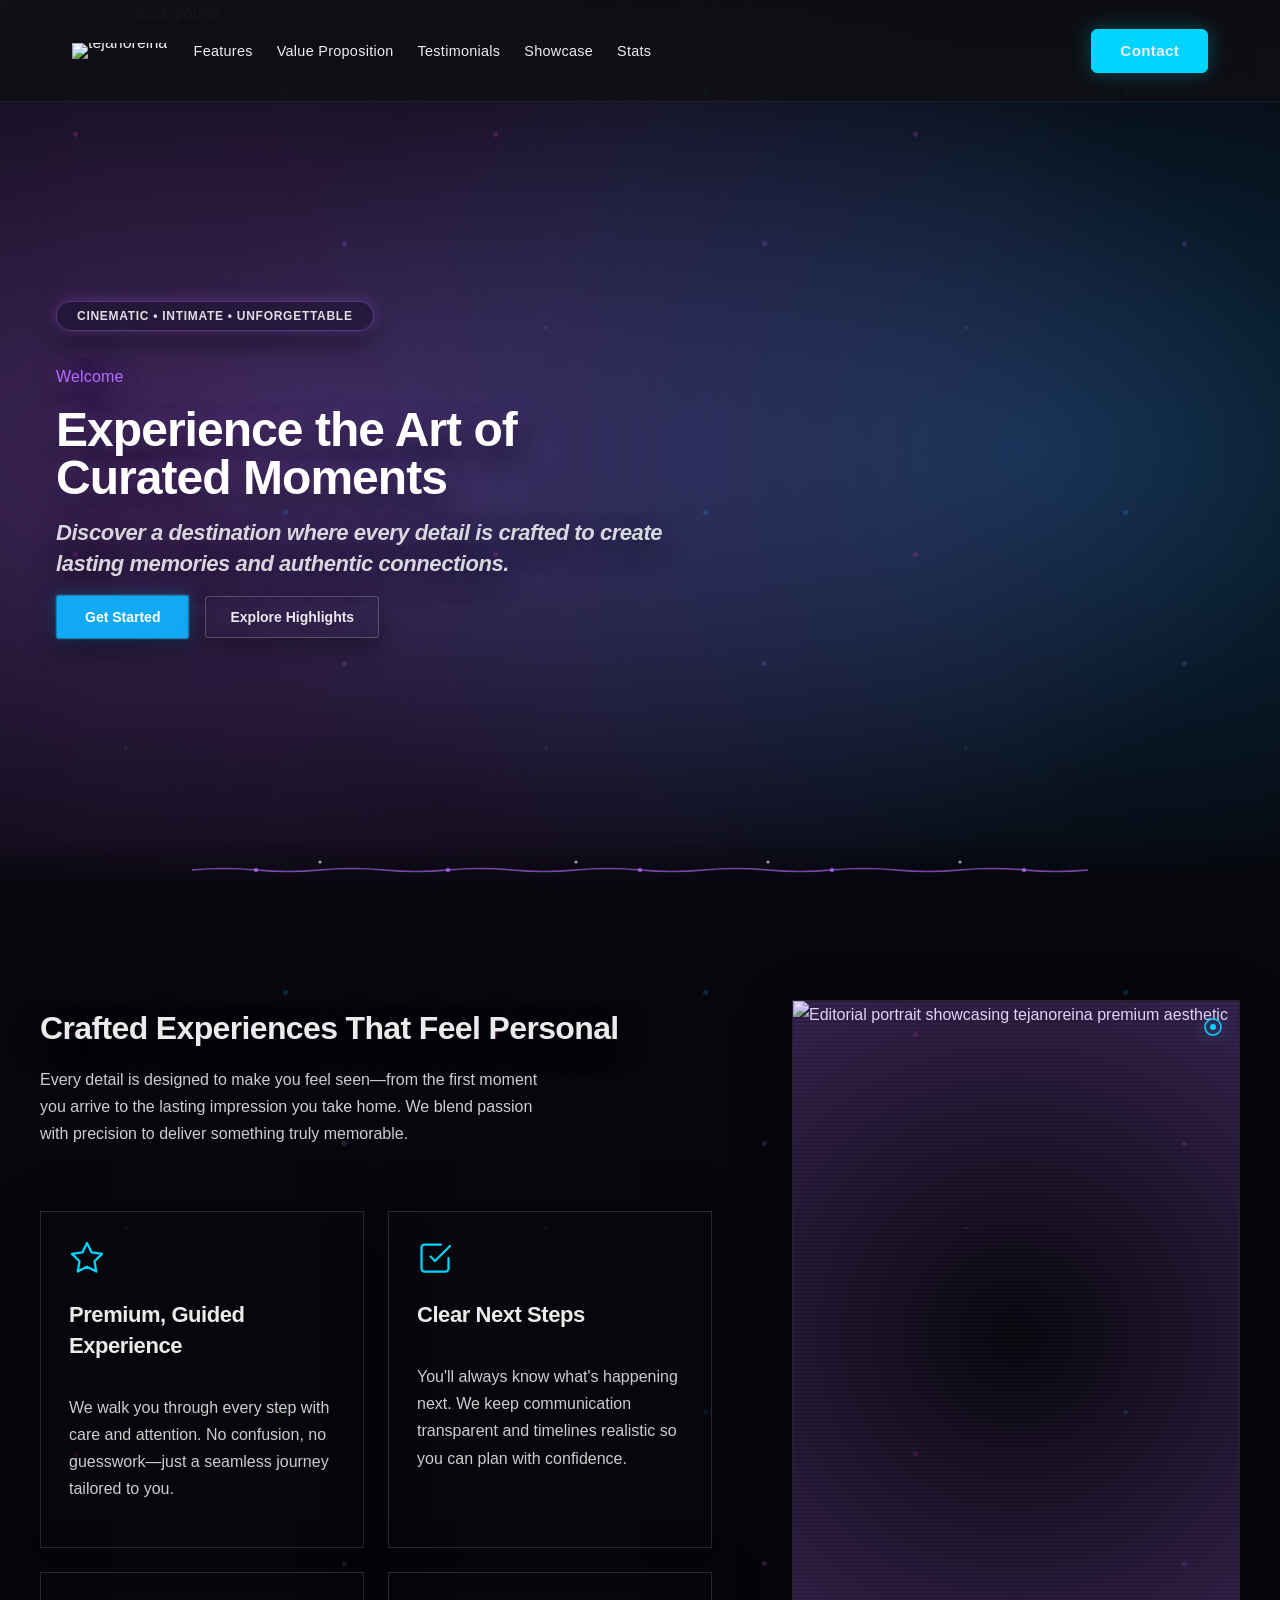
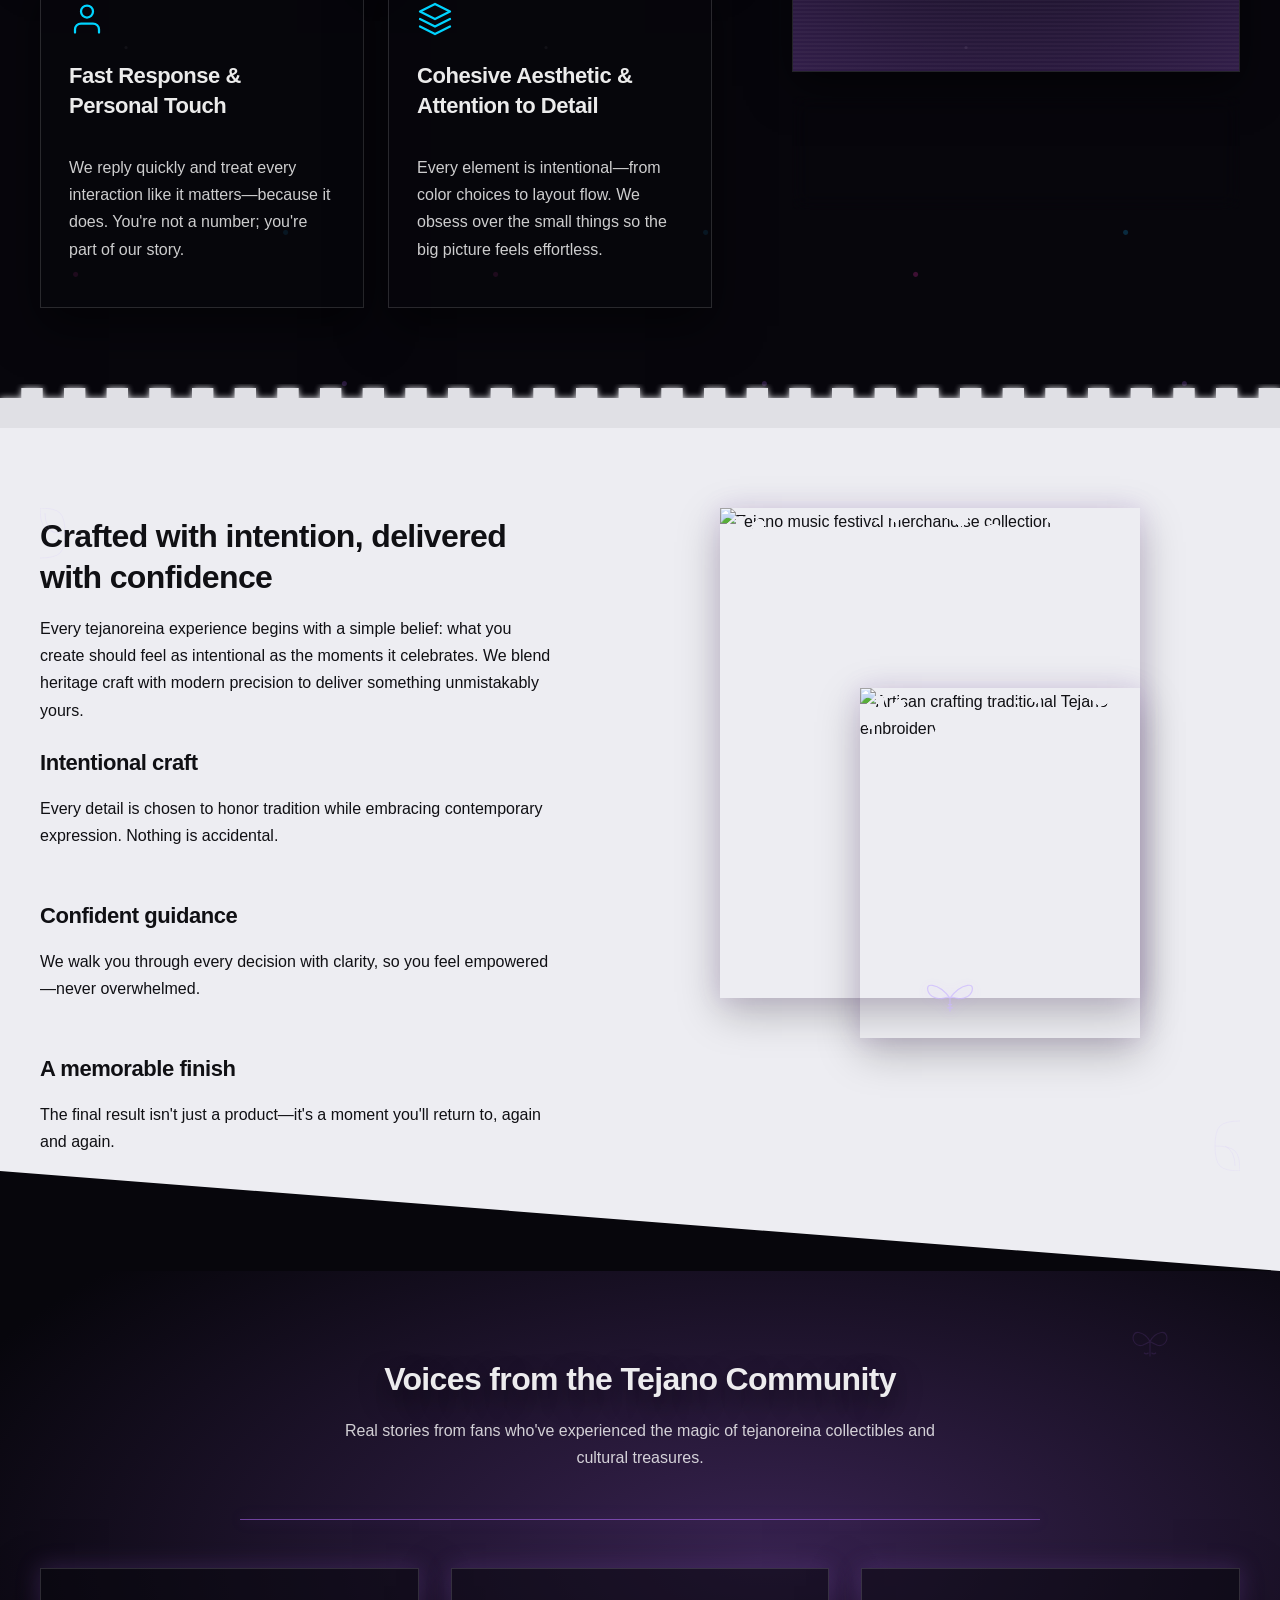
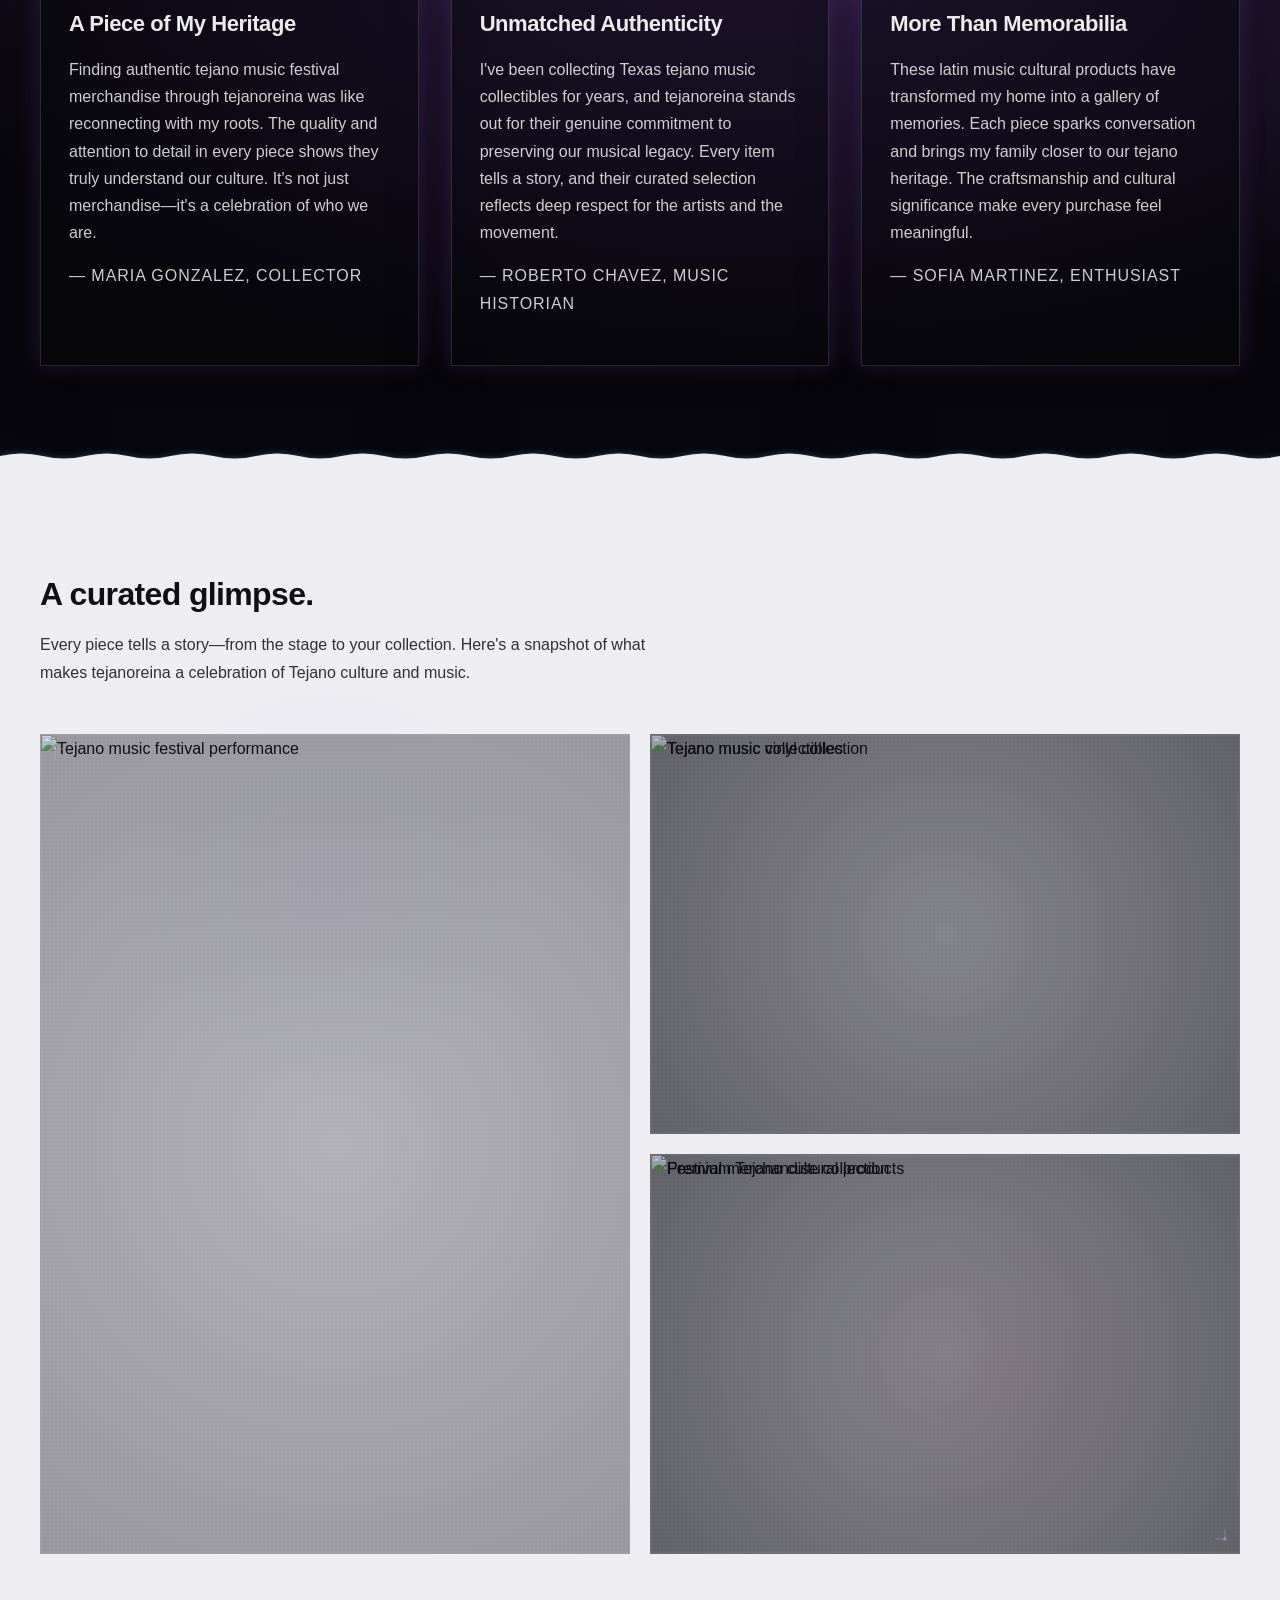
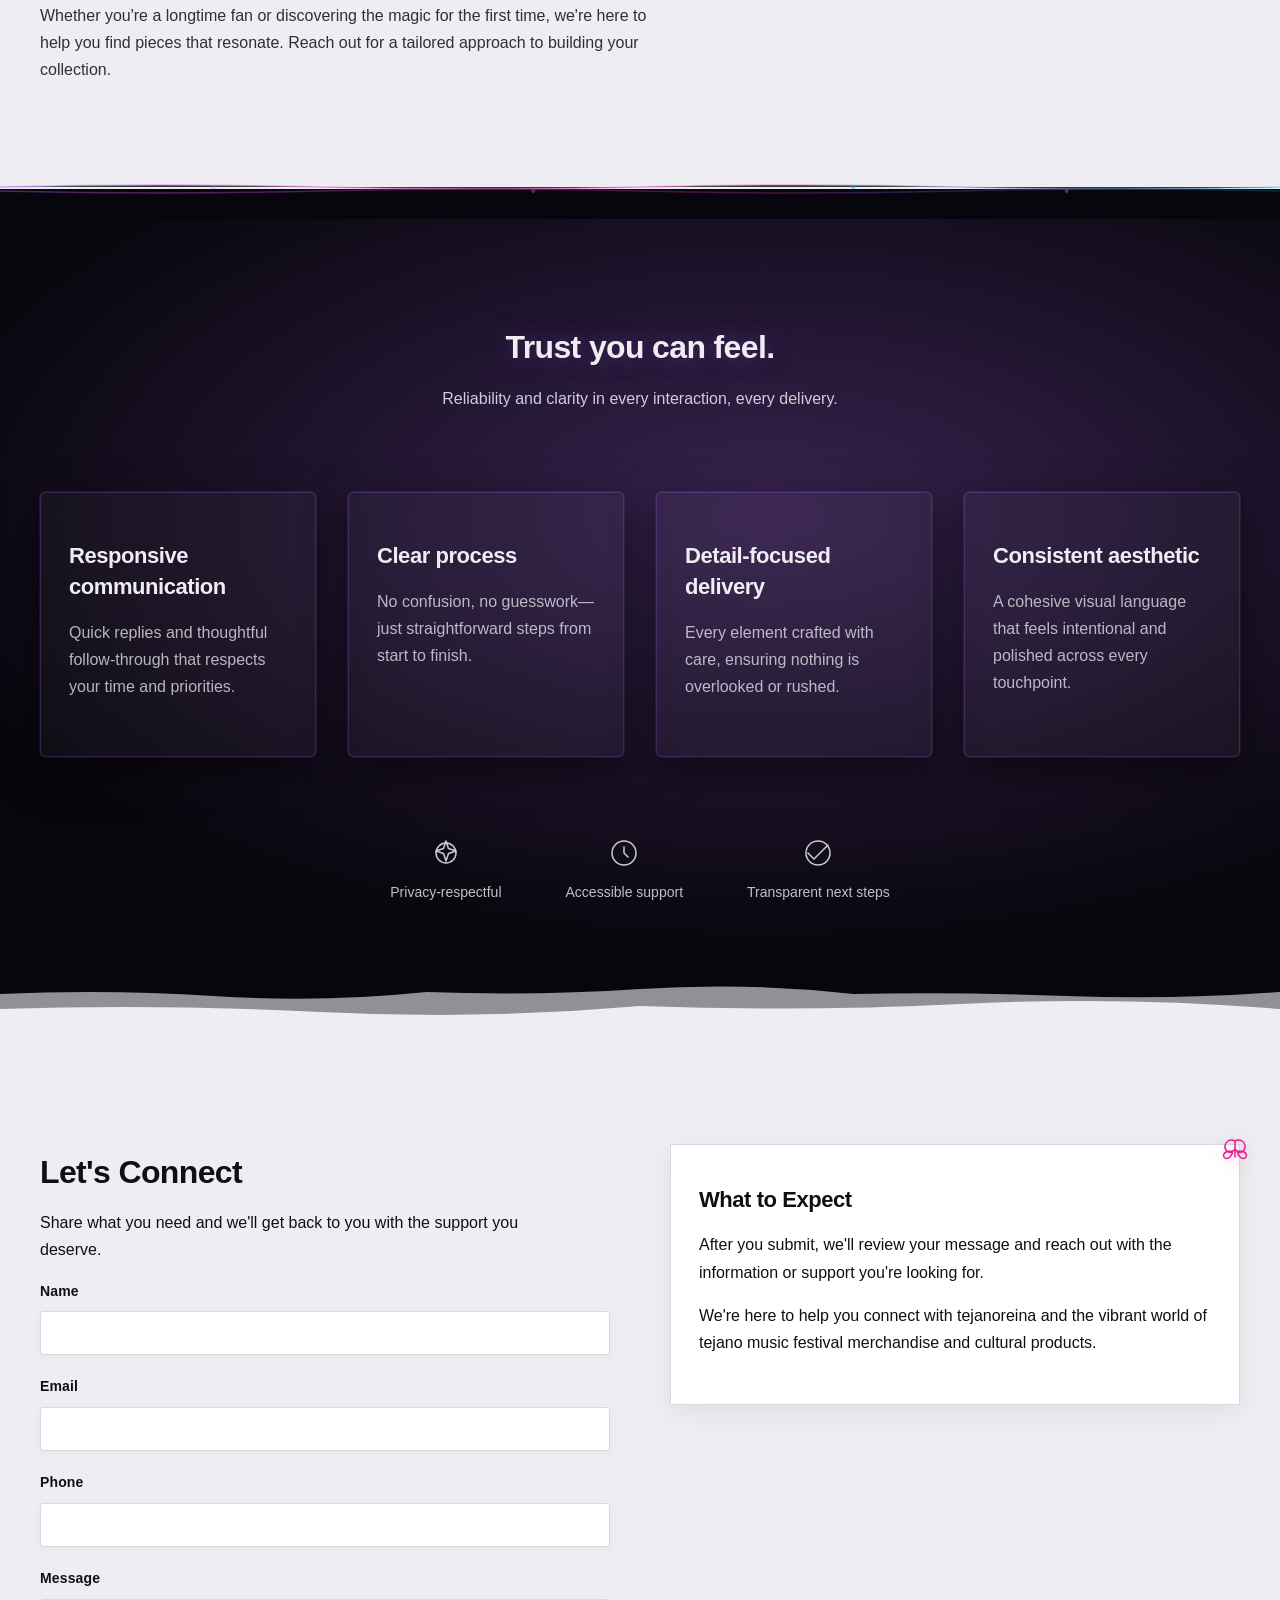
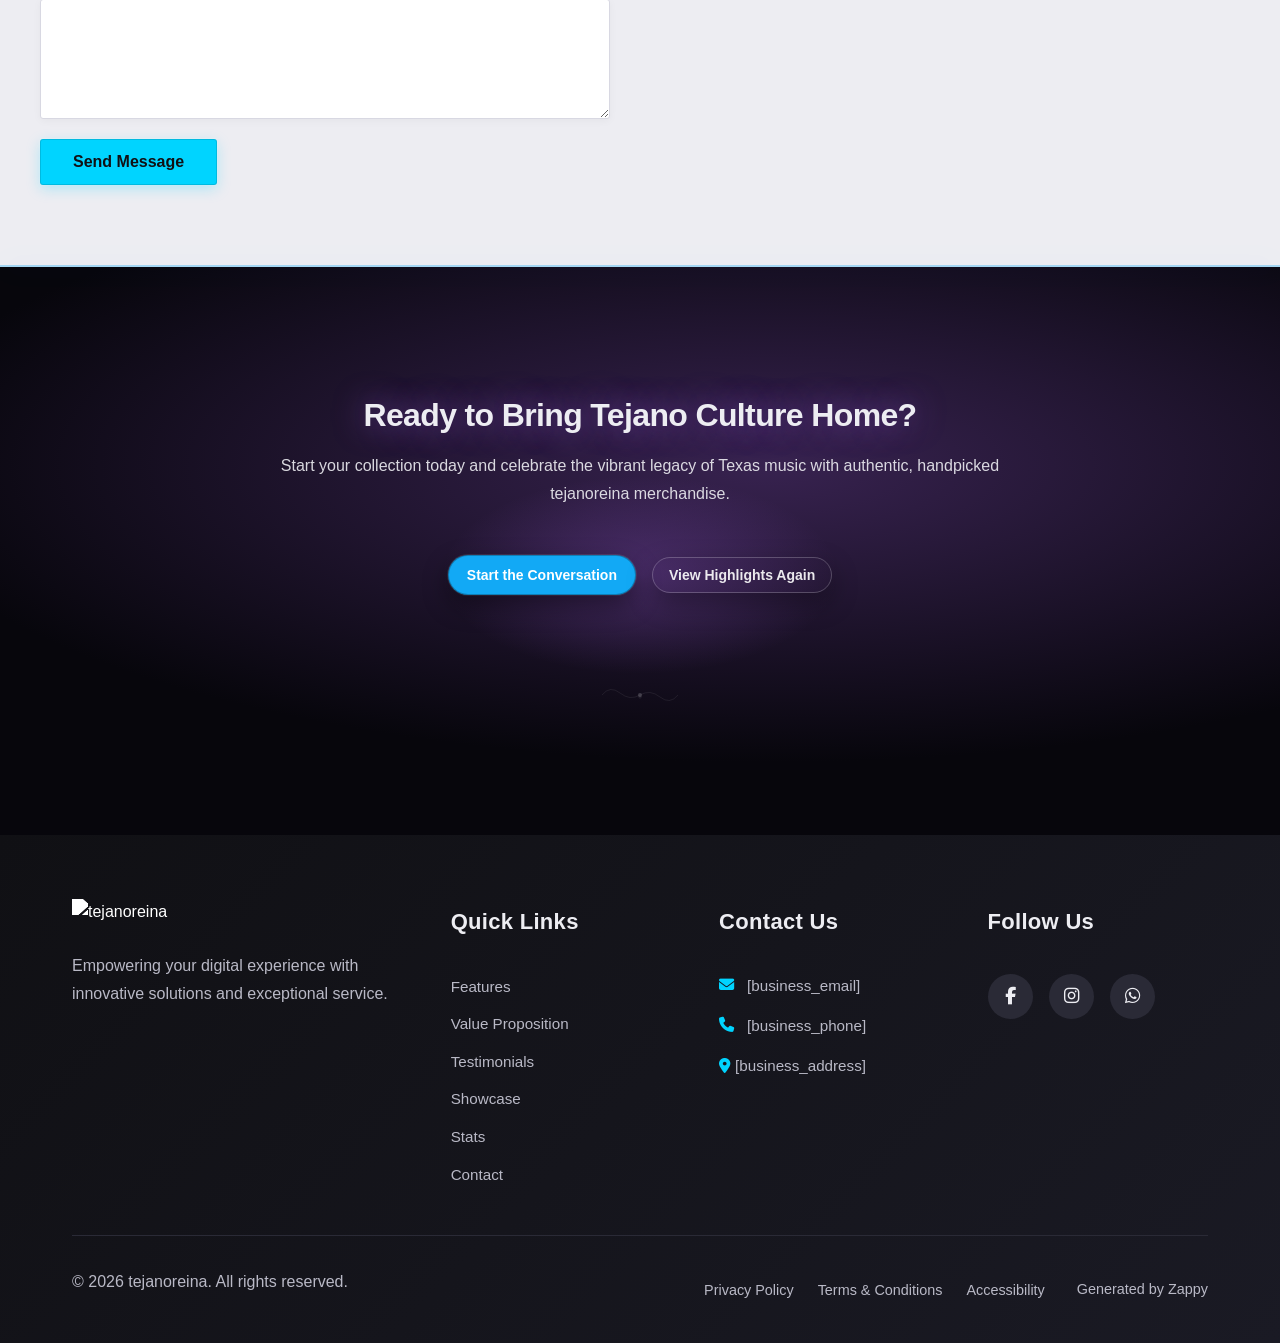
==== public/index.html @ 79f30647 "Initial website commit" ====
<!doctype html><html dir="ltr" lang="en"><head><meta charset="UTF-8"><meta content="width=device-width,initial-scale=1" name="viewport"><meta content="index, follow" name="robots"><title>Discover Authentic Tejano Music Collectibles — tejanoreina</title><meta content="Explore tejanoreina for exclusive tejano music festival merchandise and Texas Latin music cultural products. Celebrate the rich heritage of Tejano culture." name="description"><meta content="tejanoreina, tejano music festival merchandise, texas tejano music collectibles, latin music cultural products, authentic tejano memorabilia" name="keywords"><link href="/assets/favicon.ico" rel="icon" type="image/x-icon"><link href="/assets/favicon-16x16.png" rel="icon" type="image/png" sizes="16x16"><link href="/assets/favicon-32x32.png" rel="icon" type="image/png" sizes="32x32"><link href="/assets/favicon-48x48.png" rel="icon" type="image/png" sizes="48x48"><link href="/assets/favicon-192x192.png" rel="icon" type="image/png" sizes="192x192"><link href="/assets/favicon-512x512.png" rel="icon" type="image/png" sizes="512x512"><link href="/assets/apple-touch-icon.png" rel="apple-touch-icon"><script>!function(){"use strict";var t="7ecc4e52-b274-45e7-b140-2d1fb5b31feb",e="https://api.zappy5.com/api/analytics/track",a=18e5,n=2592e6,o=!0,i=!0,r=!0;var s=function(){var e="zappy_visitor_"+t,a=null;try{if(a=localStorage.getItem(e)){var o=JSON.parse(a),i=Date.now();if(i-o.created<n)return o.lastSeen=i,localStorage.setItem(e,JSON.stringify(o)),o.id}}catch(t){console.warn("Zappy Analytics: LocalStorage not available")}var r="zv_"+Date.now()+"_"+Math.random().toString(36).substr(2,9);try{localStorage.setItem(e,JSON.stringify({id:r,created:Date.now(),lastSeen:Date.now()}))}catch(t){}return r}(),c=function(){var e="zappy_session_"+t,n=null;try{if(n=sessionStorage.getItem(e)){var o=JSON.parse(n),i=Date.now();if(i-o.timestamp<a)return o.timestamp=i,sessionStorage.setItem(e,JSON.stringify(o)),o.id}}catch(t){console.warn("Zappy Analytics: SessionStorage not available")}var r="zs_"+Date.now()+"_"+Math.random().toString(36).substr(2,9);try{sessionStorage.setItem(e,JSON.stringify({id:r,timestamp:Date.now()}))}catch(t){}return r}();function l(a,n){n=n||{};var o={website_id:t,event_type:a,page_path:window.location.pathname,referrer:document.referrer||"direct",visitor_id:s,session_id:c,metadata:n};if(navigator.sendBeacon){var i=new Blob([JSON.stringify(o)],{type:"application/json"});navigator.sendBeacon(e,i)}else fetch(e,{method:"POST",headers:{"Content-Type":"application/json"},body:JSON.stringify(o),keepalive:!0}).catch(function(t){console.warn("Zappy Analytics: Failed to track event",t)})}o&&l("pageview",{title:document.title,url:window.location.href}),i&&document.addEventListener("click",function(t){var e=t.target;if("BUTTON"===e.tagName||e.closest("button")){var a="BUTTON"===e.tagName?e:e.closest("button");l("click",{element:"button",text:a.textContent.trim().substring(0,100),id:a.id||null,class:a.className||null})}else if("A"===e.tagName||e.closest("a")){var n="A"===e.tagName?e:e.closest("a");l("navigation",{element:"link",text:n.textContent.trim().substring(0,100),href:n.href,external:n.hostname!==window.location.hostname})}},!0),r&&document.addEventListener("submit",function(t){var e=t.target;l("form_submit",{form_id:e.id||null,form_name:e.name||null,form_action:e.action||null,form_method:e.method||"GET"})},!0);var d=Date.now();window.addEventListener("beforeunload",function(){l("page_unload",{time_on_page:Math.floor((Date.now()-d)/1e3),page_path:window.location.pathname})}),window.zappyAnalytics={track:l,getVisitorId:function(){return s},getSessionId:function(){return c}}}()</script><meta content="Discover Authentic Tejano Music Collectibles — tejanoreina" property="og:title"><meta content="Explore tejanoreina for exclusive tejano music festival merchandise and Texas Latin music cultural products. Celebrate the rich heritage of Tejano culture." property="og:description"><meta content="website" property="og:type"><meta content="en_US" property="og:locale"><meta content="summary_large_image" name="twitter:card"><meta content="Discover Authentic Tejano Music Collectibles — tejanoreina" name="twitter:title"><meta content="Explore tejanoreina for exclusive tejano music festival merchandise and Texas Latin music cultural products. Celebrate the rich heritage of Tejano culture." name="twitter:description"><link href="https://cdnjs.cloudflare.com/ajax/libs/font-awesome/6.4.0/css/all.min.css" rel="stylesheet"><link href="/assets/favicon.ico" rel="icon" type="image/x-icon"><link href="/assets/favicon-16x16.png" rel="icon" type="image/png" sizes="16x16"><link href="/assets/favicon-32x32.png" rel="icon" type="image/png" sizes="32x32"><link href="/assets/favicon-48x48.png" rel="icon" type="image/png" sizes="48x48"><link href="/assets/favicon-192x192.png" rel="icon" type="image/png" sizes="192x192"><link href="/assets/favicon-512x512.png" rel="icon" type="image/png" sizes="512x512"><link href="/assets/apple-touch-icon.png" rel="apple-touch-icon"><link href="https://cdn.jsdelivr.net/npm/vanilla-cookieconsent@3/dist/cookieconsent.css" rel="stylesheet"><script src="https://cdn.jsdelivr.net/npm/vanilla-cookieconsent@3/dist/cookieconsent.umd.js"></script><script src="https://cdn.jsdelivr.net/gh/mickidum/acc_toolbar/acctoolbar/acctoolbar.min.js"></script><link href="/styles.css" rel="stylesheet"><style id="zappy-dropdown-submenu-styles">#navMenu li:has(.sub-menu),.nav-menu li:has(.sub-menu),.navbar li:has(.sub-menu),nav li:has(.sub-menu){position:relative}#navMenu .sub-menu,.nav-menu .sub-menu,.navbar .sub-menu,nav .sub-menu{display:block!important;position:absolute!important;top:100%;left:0;min-width:220px;background:#fff;border-radius:8px;box-shadow:0 8px 25px rgba(0,0,0,.15);padding:8px 0;opacity:0;visibility:hidden;transform:translateY(10px);transition:all .3s ease;z-index:1000;list-style:none;pointer-events:none}#navMenu li:hover>.sub-menu,.nav-menu li:hover>.sub-menu,.navbar li:hover>.sub-menu,nav li:hover>.sub-menu{opacity:1!important;visibility:visible!important;transform:translateY(0)!important;pointer-events:auto!important}.sub-menu li{list-style:none;margin:0;padding:0}.sub-menu a{display:block!important;padding:10px 16px!important;color:var(--text-dark,#333)!important;font-weight:500;text-decoration:none;white-space:nowrap;transition:background-color .2s}.sub-menu a:hover{background-color:#f5f5f5}[dir=rtl] .nav-menu .sub-menu,[dir=rtl] .navbar .sub-menu,[dir=rtl] nav .sub-menu,html[lang=ar] .nav-menu .sub-menu,html[lang=ar] .navbar .sub-menu,html[lang=ar] nav .sub-menu,html[lang=he] .nav-menu .sub-menu,html[lang=he] .navbar .sub-menu,html[lang=he] nav .sub-menu{left:auto!important;right:0!important}.sub-menu:empty,.sub-menu:not(:has(li)),.sub-menu:not(:has(li:not(.zappy-hidden-menu-item))){display:none!important;opacity:0!important;visibility:hidden!important;pointer-events:none!important}li:has(.menu-group-title):hover>.sub-menu{opacity:1!important;visibility:visible!important;transform:translateY(0)!important;pointer-events:auto!important}#navMenu>li>.menu-group-title,.nav-menu>li>.menu-group-title{display:inline-block;padding:.5rem 1rem;cursor:default;user-select:none}@media (max-width:768px){#navMenu .sub-menu,.nav-menu .sub-menu,.navbar .sub-menu,nav .sub-menu{position:static!important;transform:none!important;box-shadow:none!important;background:0 0!important;max-height:0;overflow:hidden;opacity:0;visibility:hidden;transition:max-height .3s ease,opacity .3s ease;padding:0!important;border-radius:0!important}.sub-menu.mobile-expanded{max-height:500px!important;opacity:1!important;visibility:visible!important;padding:8px 0 8px 16px!important}[dir=rtl] .sub-menu.mobile-expanded,html[lang=he] .sub-menu.mobile-expanded{padding:8px 16px 8px 0!important}#navMenu li:hover>.sub-menu,.nav-menu li:hover>.sub-menu,.navbar li:hover>.sub-menu,nav li:hover>.sub-menu{opacity:0;visibility:hidden;pointer-events:none}#navMenu li>.sub-menu.mobile-expanded,.nav-menu li>.sub-menu.mobile-expanded,.navbar li>.sub-menu.mobile-expanded,nav li>.sub-menu.mobile-expanded{opacity:1!important;visibility:visible!important;pointer-events:auto!important}#navMenu li:has(.sub-menu),.nav-menu li:has(.sub-menu),.navbar li:has(.sub-menu),nav li:has(.sub-menu){display:flex!important;flex-wrap:wrap!important;align-items:center!important;position:relative!important;min-height:44px!important}#navMenu li:has(.sub-menu)>a,.nav-menu li:has(.sub-menu)>a,.navbar li:has(.sub-menu)>a,nav li:has(.sub-menu)>a{flex:1!important;min-width:0!important}#navMenu li:has(.sub-menu)>.menu-group-title,.nav-menu li:has(.sub-menu)>.menu-group-title,.navbar li:has(.sub-menu)>.menu-group-title,nav li:has(.sub-menu)>.menu-group-title{flex:1!important;min-width:0!important;padding:0!important;line-height:inherit!important}#navMenu li:has(.sub-menu)>.sub-menu,.nav-menu li:has(.sub-menu)>.sub-menu,.navbar li:has(.sub-menu)>.sub-menu,nav li:has(.sub-menu)>.sub-menu{flex-basis:100%!important;width:100%!important}#navMenu li:has(.sub-menu)>a [class*=arrow],#navMenu li:has(.sub-menu)>a [class*=chevron],.nav-menu li:has(.sub-menu)>a .fa-angle-down,.nav-menu li:has(.sub-menu)>a .fa-chevron-down,.nav-menu li:has(.sub-menu)>a [class*=arrow],.nav-menu li:has(.sub-menu)>a [class*=chevron],nav li:has(.sub-menu)>a [class*=arrow],nav li:has(.sub-menu)>a [class*=chevron]{display:none!important;visibility:hidden!important}.mobile-submenu-toggle{display:flex!important;align-items:center!important;justify-content:center!important;width:44px!important;height:auto!important;background:0 0!important;border:none!important;cursor:pointer!important;color:var(--text-dark)!important;position:static!important;flex-shrink:0!important;align-self:stretch!important;z-index:2!important;padding:0!important;margin:0!important}.mobile-submenu-toggle::after{content:''!important;width:0!important;height:0!important;border-left:6px solid transparent!important;border-right:6px solid transparent!important;border-top:7px solid currentColor!important;transition:transform .3s ease!important}.mobile-submenu-toggle.expanded::after{transform:rotate(180deg)!important}.sub-menu a{padding:10px 0!important;display:block!important;color:var(--text-dark)!important}.navbar .sub-menu li a,.zappy-products-dropdown .sub-menu a,nav.navbar .sub-menu li a{color:var(--text-dark)!important}}@media (min-width:769px){.mobile-submenu-toggle{display:none!important}}</style><style id="mobile-lang-menu-deployed-css">@media (max-width:768px){.lang-switcher,.nav-container .lang-switcher,.nav-cta-container .lang-switcher,.nav-ecommerce-icons .lang-switcher,.nav-icons-left .lang-switcher,.navbar .lang-switcher,.navbar .nav-cta-container .lang-switcher{display:none!important}.mobile-lang-menu{width:100%;border-top:1px solid rgba(128,128,128,.2);padding:8px 0 0 0;margin-top:8px}.mobile-lang-toggle{display:flex!important;align-items:center;justify-content:space-between;width:100%;padding:12px 16px;background:0 0;border:none;cursor:pointer;font-size:15px;color:inherit;font-family:inherit}.mobile-lang-toggle::after{content:'';display:inline-block;width:8px;height:8px;border-right:2px solid currentColor;border-bottom:2px solid currentColor;transform:rotate(45deg);transition:transform .3s ease;margin-left:8px}.mobile-lang-toggle.expanded::after{transform:rotate(-135deg)}.mobile-lang-options{max-height:0;overflow:hidden;transition:max-height .3s ease}.mobile-lang-options.expanded{max-height:300px}.mobile-lang-option{display:flex!important;align-items:center;gap:10px;padding:10px 24px;text-decoration:none;color:inherit;font-size:14px;font-family:inherit}.mobile-lang-option:hover{background:rgba(128,128,128,.1)}.mobile-lang-option.active{font-weight:600;opacity:.7;pointer-events:none}.mobile-lang-option img{width:20px;height:20px;border-radius:50%}}@media (min-width:769px){.mobile-lang-menu{display:none!important}}</style><style id="zappy-widget-visibility">#mic-access-tool-box,#mic-access-tool-general-button,#mic-init-access-tool #mic-access-tool-box,#mic-init-access-tool #mic-access-tool-general-button,#mic-init-access-tool .mic-access-tool-general-button,._access-icon,._access-menu,.mic-access-tool-box,.mic-access-tool-general-button,div[id*=mic-access-tool-box]{display:none!important;visibility:hidden!important;opacity:0!important;pointer-events:none!important}</style></head><body><nav class="navbar"><button class="mobile-toggle" aria-label="Menu" id="mobileToggle"><svg viewbox="0 0 24 24" class="hamburger-icon" fill="none" height="24" width="24"><path d="M3 12h18M3 6h18M3 18h18" stroke="currentColor" stroke-width="2" stroke-linecap="round"></path></svg><svg viewbox="0 0 24 24" class="close-icon" fill="none" height="24" width="24" style="display:none"><path d="M18 6L6 18M6 6l12 12" stroke="currentColor" stroke-width="2" stroke-linecap="round"></path></svg></button><button class="phone-header-btn" aria-label="Call"><svg viewbox="0 0 24 24" width="20" height="20" fill="currentColor"><path d="M22 16.92v3a2 2 0 0 1-2.18 2 19.79 19.79 0 0 1-8.63-3.07 19.5 19.5 0 0 1-6-6 19.79 19.79 0 0 1-3.07-8.67A2 2 0 0 1 4.11 2h3a2 2 0 0 1 2 1.72 12.84 12.84 0 0 0 .7 2.81 2 2 0 0 1-.45 2.11L8.09 9.91a16 16 0 0 0 6 6l1.27-1.27a2 2 0 0 1 2.11-.45 12.84 12.84 0 0 0 2.81.7A2 2 0 0 1 22 16.92z"></path></svg></button><div class="nav-container"><div class="nav-brand"><a href="/" class="logo-link"><img alt="tejanoreina" src="/assets/tejanoreina-general-logo.webp" class="logo"></a></div><ul class="nav-menu" id="navMenu"><li><a href="#features">Features</a></li><li><a href="#value-proposition">Value Proposition</a></li><li><a href="#testimonials">Testimonials</a></li><li><a href="#showcase">Showcase</a></li><li><a href="#stats">Stats</a></li></ul><div class="nav-cta-container"><a href="#contact" class="nav-cta-btn">Contact</a></div></div></nav><script>window.addEventListener("load",function(){const e=document.querySelector(".navbar, nav, header");if(!e)return void console.log("[Navbar] Navbar element not found");let t=document.getElementById("mobileToggle")||document.querySelector(".mobile-toggle")||document.querySelector(".hamburger")||document.querySelector(".hamburger-menu")||document.querySelector(".menu-toggle")||document.querySelector(".burger-menu")||document.querySelector('[aria-label="Menu"]')||document.querySelector('[aria-label="תפריט"]');const o=document.querySelector(".phone-header-btn"),n=window.getComputedStyle(e);let r=n.backgroundColor;if(console.log("[Navbar] Initial navbar background:",r),"transparent"===r||"rgba(0, 0, 0, 0)"===r||r.startsWith("rgba")&&r.includes(", 0)")){const e=n.backgroundImage;if(e&&"none"!==e)console.log("[Navbar] Navbar has background image/gradient, using dark text"),r="rgb(240, 240, 240)";else{const e=window.getComputedStyle(document.body).backgroundColor;console.log("[Navbar] Navbar transparent, using body background:",e),r=e}}const i=r.match(/\d+/g);if(i&&i.length>=3){const e=(.299*parseInt(i[0])+.587*parseInt(i[1])+.114*parseInt(i[2]))/255;console.log("[Navbar] Mobile button colors preserved from Claude CSS (luminance:",e.toFixed(2)+")");const n=document.createElement("style");n.id="zappy-mobile-nav-fix";document.documentElement.lang;document.documentElement.dir,n.textContent='\n        /* Hide mobile buttons on desktop, show only on mobile */\n        @media (min-width: 769px) {\n          .mobile-toggle,\n          .phone-header-btn {\n            display: none !important;\n          }\n        }\n        \n        /* Show and position mobile buttons correctly on mobile */\n        @media (max-width: 768px) {\n          .mobile-toggle,\n          .phone-header-btn {\n            position: absolute !important;\n            top: 50% !important;\n            transform: translateY(-50%) !important;\n            z-index: 1001 !important;\n            display: flex !important;\n            align-items: center !important;\n            justify-content: center !important;\n            width: 36px !important;\n            height: 36px !important;\n            border-radius: 50% !important;\n            border: none !important;\n            cursor: pointer !important;\n            padding: 6px !important;\n            background: none !important;\n            color: var(--nav-text, var(--text-dark)) !important;\n          }\n          \n          /* LTR positioning (default): hamburger LEFT, phone RIGHT */\n          html:not([dir="rtl"]):not([lang="he"]):not([lang="ar"]) .mobile-toggle,\n          html[dir="ltr"] .mobile-toggle {\n            left: 12px !important;\n            right: auto !important;\n          }\n          html:not([dir="rtl"]):not([lang="he"]):not([lang="ar"]) .phone-header-btn,\n          html[dir="ltr"] .phone-header-btn {\n            right: 12px !important;\n            left: auto !important;\n          }\n          \n          /* RTL positioning: hamburger RIGHT, phone LEFT */\n          html[dir="rtl"] .mobile-toggle,\n          html[lang="he"] .mobile-toggle,\n          html[lang="ar"] .mobile-toggle {\n            right: 12px !important;\n            left: auto !important;\n          }\n          html[dir="rtl"] .phone-header-btn,\n          html[lang="he"] .phone-header-btn,\n          html[lang="ar"] .phone-header-btn {\n            left: 12px !important;\n            right: auto !important;\n          }\n          \n          /* CRITICAL: Ensure nav-container has min-height on mobile */\n          /* All children are positioned absolutely/fixed on mobile, so height:auto collapses to 0 */\n          .nav-container {\n            min-height: 70px !important;\n            position: relative !important;\n          }\n          \n          /* Ensure SVG icons are properly sized and inherit color */\n          .mobile-toggle svg,\n          .phone-header-btn svg {\n            width: 24px !important;\n            height: 24px !important;\n            /* Don\'t force display - let JavaScript control hamburger/close toggle */\n          }\n          \n          /* Reset nav-cta-container on mobile - remove desktop box-shadow/padding */\n          /* that creates a visible ghost box when CTA button is hidden */\n          .nav-cta-container {\n            box-shadow: none !important;\n            padding: 0 !important;\n          }\n          \n          /* Hide nav-cta-container entirely on mobile when there\'s no lang-switcher */\n          /* (only the CTA button is inside, and it\'s hidden on mobile) */\n          .nav-cta-container:not(:has(.lang-switcher)) {\n            display: none !important;\n          }\n          \n          /* CRITICAL: Prevent hero image fade gradient from bleeding over headline text */\n          /* The .image-fade-gradient has bottom: -30px (extends below parent) */\n          /* On mobile stacked layout, this overlaps the h1 text below the image */\n          .hero-image-column {\n            overflow: hidden !important;\n          }\n          .image-fade-gradient {\n            bottom: 0 !important;\n          }\n          \n          /* Hide desktop language switcher on mobile - hamburger menu handles it */\n          /* High specificity to override stored CSS */\n          .lang-switcher,\n          .nav-cta-container .lang-switcher,\n          .nav-container .lang-switcher,\n          .navbar .lang-switcher,\n          .navbar .nav-cta-container .lang-switcher {\n            display: none !important;\n          }\n        }\n      ';const r=document.getElementById("zappy-mobile-nav-fix");r&&r.remove(),document.head.appendChild(n),console.log("[Navbar] Critical CSS injected for mobile nav positioning");const l=window.innerWidth<=768;if(t){const e=t.querySelector(".hamburger-icon"),o=t.querySelector(".close-icon");e&&(e.style.setProperty("width","24px","important"),e.style.setProperty("height","24px","important"),e.style.setProperty("display","block","important")),o&&(o.style.setProperty("width","24px","important"),o.style.setProperty("height","24px","important"),o.style.setProperty("display","none","important")),l?(t.style.setProperty("position","absolute","important"),t.style.setProperty("top","50%","important"),t.style.setProperty("transform","translateY(-50%)","important"),t.style.setProperty("z-index","1001","important"),t.style.removeProperty("left"),t.style.removeProperty("right"),console.log("[Navbar] Mobile toggle positioning applied (mobile viewport)")):(t.style.removeProperty("position"),t.style.removeProperty("top"),t.style.removeProperty("transform"),t.style.removeProperty("z-index"),t.style.removeProperty("left"),t.style.removeProperty("right"),console.log("[Navbar] Desktop viewport - cleared mobile toggle inline positioning"))}if(o){const e=o.querySelector("svg");e&&(e.style.width="24px",e.style.height="24px",e.setAttribute("width","24"),e.setAttribute("height","24")),l?(o.style.setProperty("position","absolute","important"),o.style.setProperty("top","50%","important"),o.style.setProperty("transform","translateY(-50%)","important"),o.style.setProperty("z-index","1001","important"),o.style.removeProperty("left"),o.style.removeProperty("right"),console.log("[Navbar] Phone button positioning applied (mobile viewport)")):(o.style.removeProperty("position"),o.style.removeProperty("top"),o.style.removeProperty("transform"),o.style.removeProperty("z-index"),o.style.removeProperty("left"),o.style.removeProperty("right"),console.log("[Navbar] Desktop viewport - cleared phone button inline positioning"))}}else console.log("[Navbar] Could not parse background color:",r);t=document.getElementById("mobileToggle")||document.querySelector(".mobile-toggle")||document.querySelector(".hamburger")||document.querySelector(".hamburger-menu")||document.querySelector(".menu-toggle")||document.querySelector(".burger-menu")||document.querySelector('[aria-label="Menu"]')||document.querySelector('[aria-label="תפריט"]');const l=document.getElementById("navMenu")||document.querySelector(".nav-menu")||document.querySelector(".nav-links")||document.querySelector("nav ul:not(.submenu)");if(!t||!l)return void console.log("[Navbar] Mobile toggle or menu not found:",{toggle:!!t,menu:!!l});l.id||(l.id="navMenu"),console.log("[Navbar] Initializing mobile menu...");const a=t.cloneNode(!0);t.parentNode.replaceChild(a,t),a.addEventListener("click",function(e){e.preventDefault(),e.stopPropagation();const t=this.querySelector(".hamburger-icon"),o=this.querySelector(".close-icon");l.classList.contains("active")?(l.classList.remove("active"),t&&t.style.setProperty("display","block","important"),o&&o.style.setProperty("display","none","important"),document.body.style.overflow="",console.log("[Navbar] Menu closed")):(l.classList.add("active"),t&&t.style.setProperty("display","none","important"),o&&o.style.setProperty("display","block","important"),document.body.style.overflow="hidden",console.log("[Navbar] Menu opened"))}),l.querySelectorAll("a").forEach(function(e){e.addEventListener("click",function(){if("#"===this.getAttribute("href"))return;const e=a.querySelector(".hamburger-icon"),t=a.querySelector(".close-icon");l.classList.remove("active"),e&&e.style.setProperty("display","block","important"),t&&t.style.setProperty("display","none","important"),document.body.style.overflow="",console.log("[Navbar] Menu closed (link clicked)")})});var s=l.querySelectorAll(".dropdown-toggle");s.forEach(function(e){e.addEventListener("click",function(e){e.preventDefault(),e.stopPropagation();var t=this.closest(".nav-dropdown");t&&(t.parentNode.querySelectorAll(".nav-dropdown.open").forEach(function(e){e!==t&&e.classList.remove("open")}),t.classList.toggle("open"),console.log("[Navbar] Dropdown toggled:",t.classList.contains("open")?"open":"closed"))})}),document.addEventListener("click",function(e){e.target.closest(".nav-dropdown")||document.querySelectorAll(".nav-dropdown.open").forEach(function(e){e.classList.remove("open")})}),console.log("[Navbar] Dropdown handlers initialized for "+s.length+" dropdowns"),o&&o.addEventListener("click",function(){const e=document.querySelectorAll('a[href^="tel:"]'),t=e.length>0?e[0].getAttribute("href").replace("tel:",""):"[business_phone]";window.location.href="tel:"+t,console.log("[Navbar] Phone button clicked")}),console.log("[Navbar] Mobile menu initialized successfully");const p=function(){const e=document.querySelector(".whatsapp-float");e&&(window.innerWidth>=769?(e.style.setProperty("display","none","important"),e.style.setProperty("visibility","hidden","important"),e.style.setProperty("opacity","0","important"),e.style.setProperty("pointer-events","none","important"),console.log("[WhatsApp] Button hidden on desktop")):(e.style.removeProperty("display"),e.style.removeProperty("visibility"),e.style.removeProperty("opacity"),e.style.removeProperty("pointer-events"),console.log("[WhatsApp] Button visible on mobile")))};let c;p(),window.addEventListener("resize",function(){clearTimeout(c),c=setTimeout(p,100)})})</script><main><section class="home-hero-section" data-layout-spec="Home-hero" data-hero-type="fullscreen-scrim"><div class="home-hero-section__bg-wrapper"><img alt="tejanoreina hero background" src="/assets/site-home-hero-bg.webp" data-context="Cinematic dark moody background with soft violet and blue gradient atmosphere, subtle light rays creating depth, elegant and mysterious ambiance for a premium General business hero section, high contrast with dark edges fading to slightly lighter center, professional photography style" data-placeholder="home-hero-bg" height="1080" width="1920" class="home-hero-section__bg-image" data-hero-bg="true" data-preserve-bg="0"></div><div class="home-hero-section__scrim" aria-hidden="true"></div><div class="home-hero-section__content-wrapper"><div class="home-hero-section__banner-strip" aria-hidden="true"><span class="home-hero-section__banner-text">Cinematic • Intimate • Unforgettable</span></div><div class="home-hero-section__overlay-group"><p class="home-hero-section__script-word" aria-hidden="true">Welcome</p><h1 class="home-hero-section__headline">Experience the Art of<br>Curated Moments</h1><h3 class="home-hero-section__subtitle">Discover a destination where every detail is crafted to create lasting memories and authentic connections.</h3><div class="home-hero-section__cta-row"><a href="#contact" class="home-hero-section__btn-primary">Get Started</a><a href="#features" class="home-hero-section__btn-ghost">Explore Highlights</a></div></div></div><div class="home-hero-section__divider-wrapper"><svg viewbox="0 0 1200 60" xmlns="http://www.w3.org/2000/svg" aria-hidden="true" data-no-icon-edit="true" class="home-hero-section__divider-svg" preserveaspectratio="none"><defs><linearGradient id="home-hero-divider-gradient" x1="0%" x2="0%" y1="0%" y2="100%"><stop offset="0%" style="stop-color:rgba(7,6,12,0);stop-opacity:1"></stop><stop offset="100%" style="stop-color:#07060C;stop-opacity:1"></stop></linearGradient></defs><rect fill="url(#home-hero-divider-gradient)" height="60" width="1200" x="0" y="0"></rect><g transform="translate(180, 30)"><path d="M0,0 Q30,-3 60,0 T120,0 Q150,-3 180,0 T240,0 Q270,-3 300,0 T360,0 Q390,-3 420,0 T480,0 Q510,-3 540,0 T600,0 Q630,-3 660,0 T720,0 Q750,-3 780,0 T840,0" stroke="rgba(181,107,255,0.65)" stroke-width="1.5" fill="#07060C"></path><circle cx="60" cy="0" r="2" fill="rgba(181,107,255,0.85)"></circle><circle cx="240" cy="0" r="2" fill="rgba(181,107,255,0.85)"></circle><circle cx="420" cy="0" r="2" fill="rgba(181,107,255,0.85)"></circle><circle cx="600" cy="0" r="2" fill="rgba(181,107,255,0.85)"></circle><circle cx="780" cy="0" r="2" fill="rgba(181,107,255,0.85)"></circle><circle cx="120" cy="-8" r="1.5" fill="rgba(255,255,255,0.6)"></circle><circle cx="360" cy="-8" r="1.5" fill="rgba(255,255,255,0.6)"></circle><circle cx="540" cy="-8" r="1.5" fill="rgba(255,255,255,0.6)"></circle><circle cx="720" cy="-8" r="1.5" fill="rgba(255,255,255,0.6)"></circle></g></svg></div></section><section class="home-features-section" data-layout-spec="Home-features" id="features"><div class="home-features-container"><div class="home-features-content-column"><div class="home-features-title-area"><h2>Crafted Experiences That Feel Personal</h2><p>Every detail is designed to make you feel seen—from the first moment you arrive to the lasting impression you take home. We blend passion with precision to deliver something truly memorable.</p></div><div class="home-features-grid"><article class="home-features-card"><svg viewbox="0 0 24 24" xmlns="http://www.w3.org/2000/svg" class="home-features-card-icon" fill="none" data-element-type="icon" data-icon-type="svg"><path d="M12 2L15.09 8.26L22 9.27L17 14.14L18.18 21.02L12 17.77L5.82 21.02L7 14.14L2 9.27L8.91 8.26L12 2Z" stroke="currentColor" stroke-width="1.5" stroke-linecap="round" stroke-linejoin="round"></path></svg><h3>Premium, Guided Experience</h3><p>We walk you through every step with care and attention. No confusion, no guesswork—just a seamless journey tailored to you.</p></article><article class="home-features-card"><svg viewbox="0 0 24 24" xmlns="http://www.w3.org/2000/svg" class="home-features-card-icon" fill="none" data-element-type="icon" data-icon-type="svg"><path d="M9 11L12 14L22 4" stroke="currentColor" stroke-width="1.5" stroke-linecap="round" stroke-linejoin="round"></path><path d="M21 12V19C21 19.5304 20.7893 20.0391 20.4142 20.4142C20.0391 20.7893 19.5304 21 19 21H5C4.46957 21 3.96086 20.7893 3.58579 20.4142C3.21071 20.0391 3 19.5304 3 19V5C3 4.46957 3.21071 3.96086 3.58579 3.58579C3.96086 3.21071 4.46957 3 5 3H16" stroke="currentColor" stroke-width="1.5" stroke-linecap="round" stroke-linejoin="round"></path></svg><h3>Clear Next Steps</h3><p>You'll always know what's happening next. We keep communication transparent and timelines realistic so you can plan with confidence.</p></article><article class="home-features-card"><svg viewbox="0 0 24 24" xmlns="http://www.w3.org/2000/svg" class="home-features-card-icon" fill="none" data-element-type="icon" data-icon-type="svg"><path d="M20 21V19C20 17.9391 19.5786 16.9217 18.8284 16.1716C18.0783 15.4214 17.0609 15 16 15H8C6.93913 15 5.92172 15.4214 5.17157 16.1716C4.42143 16.9217 4 17.9391 4 19V21" stroke="currentColor" stroke-width="1.5" stroke-linecap="round" stroke-linejoin="round"></path><path d="M12 11C14.2091 11 16 9.20914 16 7C16 4.79086 14.2091 3 12 3C9.79086 3 8 4.79086 8 7C8 9.20914 9.79086 11 12 11Z" stroke="currentColor" stroke-width="1.5" stroke-linecap="round" stroke-linejoin="round"></path></svg><h3>Fast Response &amp; Personal Touch</h3><p>We reply quickly and treat every interaction like it matters—because it does. You're not a number; you're part of our story.</p></article><article class="home-features-card"><svg viewbox="0 0 24 24" xmlns="http://www.w3.org/2000/svg" class="home-features-card-icon" fill="none" data-element-type="icon" data-icon-type="svg"><path d="M12 2L2 7L12 12L22 7L12 2Z" stroke="currentColor" stroke-width="1.5" stroke-linecap="round" stroke-linejoin="round"></path><path d="M2 17L12 22L22 17" stroke="currentColor" stroke-width="1.5" stroke-linecap="round" stroke-linejoin="round"></path><path d="M2 12L12 17L22 12" stroke="currentColor" stroke-width="1.5" stroke-linecap="round" stroke-linejoin="round"></path></svg><h3>Cohesive Aesthetic &amp; Attention to Detail</h3><p>Every element is intentional—from color choices to layout flow. We obsess over the small things so the big picture feels effortless.</p></article></div></div><div class="home-features-editorial-column"><div class="home-features-image-tile"><div class="home-features-image-tile-corner-pin"><svg viewbox="0 0 20 20" xmlns="http://www.w3.org/2000/svg"><circle cx="10" cy="10" r="8" fill="none" stroke="currentColor" stroke-width="1.5"></circle><circle cx="10" cy="10" r="3" fill="currentColor"></circle></svg></div><img alt="Editorial portrait showcasing tejanoreina premium aesthetic" src="/assets/site-home-features-editorial-image.webp" data-context="Cinematic editorial portrait or atmospheric detail shot with soft violet vignette and subtle film grain, evoking a premium nostalgic scrapbook aesthetic for a general business, moody lighting with high contrast, artistic composition" data-placeholder="home-features-editorial-image" height="900" width="600"></div><div class="home-features-callout"><p>We move at your pace—no rush, just results that feel right.</p><div class="home-features-callout-underline"></div></div></div></div><div class="home-features-divider-wrapper"><svg viewbox="0 0 1200 60" xmlns="http://www.w3.org/2000/svg" aria-hidden="true" data-no-icon-edit="true" preserveaspectratio="none"><defs><filter id="home-features-glow"><feGaussianBlur stddeviation="3" result="coloredBlur"></feGaussianBlur><feMerge><feMergeNode in="coloredBlur"></feMergeNode><feMergeNode in="SourceGraphic"></feMergeNode></feMerge></filter></defs><path d="M0,60 L0,30 L20,30 L20,20 L40,20 L40,30 L60,30 L60,20 L80,20 L80,30 L100,30 L100,20 L120,20 L120,30 L140,30 L140,20 L160,20 L160,30 L180,30 L180,20 L200,20 L200,30 L220,30 L220,20 L240,20 L240,30 L260,30 L260,20 L280,20 L280,30 L300,30 L300,20 L320,20 L320,30 L340,30 L340,20 L360,20 L360,30 L380,30 L380,20 L400,20 L400,30 L420,30 L420,20 L440,20 L440,30 L460,30 L460,20 L480,20 L480,30 L500,30 L500,20 L520,20 L520,30 L540,30 L540,20 L560,20 L560,30 L580,30 L580,20 L600,20 L600,30 L620,30 L620,20 L640,20 L640,30 L660,30 L660,20 L680,20 L680,30 L700,30 L700,20 L720,20 L720,30 L740,30 L740,20 L760,20 L760,30 L780,30 L780,20 L800,20 L800,30 L820,30 L820,20 L840,20 L840,30 L860,30 L860,20 L880,20 L880,30 L900,30 L900,20 L920,20 L920,30 L940,30 L940,20 L960,20 L960,30 L980,30 L980,20 L1000,20 L1000,30 L1020,30 L1020,20 L1040,20 L1040,30 L1060,30 L1060,20 L1080,20 L1080,30 L1100,30 L1100,20 L1120,20 L1120,30 L1140,30 L1140,20 L1160,20 L1160,30 L1180,30 L1180,20 L1200,20 L1200,30 L1200,60 Z" fill="var(--bg-light)" opacity="0.95" filter="url(#home-features-glow)"></path></svg></div></section><section class="home-value-proposition-section" data-layout-spec="Home-value-proposition"><div class="home-value-proposition-container"><div class="home-value-proposition-content"><div class="home-value-proposition-text"><h2>Crafted with intention, delivered with confidence</h2><p>Every tejanoreina experience begins with a simple belief: what you create should feel as intentional as the moments it celebrates. We blend heritage craft with modern precision to deliver something unmistakably yours.</p><div class="home-value-proposition-values"><div class="home-value-proposition-value"><h3>Intentional craft</h3><p>Every detail is chosen to honor tradition while embracing contemporary expression. Nothing is accidental.</p></div><div class="home-value-proposition-value"><h3>Confident guidance</h3><p>We walk you through every decision with clarity, so you feel empowered—never overwhelmed.</p></div><div class="home-value-proposition-value"><h3>A memorable finish</h3><p>The final result isn't just a product—it's a moment you'll return to, again and again.</p></div></div></div><div class="home-value-proposition-images"><div class="home-value-proposition-image-main"><img alt="Tejano music festival merchandise collection" src="/assets/site-home-value-proposition-image-1.webp" data-context="A beautifully styled flat-lay photograph showcasing vibrant Tejano music festival merchandise: embroidered patches, colorful woven bracelets, and vintage-inspired collectible pins arranged on a textured wooden surface with soft natural lighting—celebrating Latin music culture and Texas heritage" data-placeholder="home-value-proposition-image-1" height="700" width="600"></div><div class="home-value-proposition-image-secondary"><img alt="Artisan crafting traditional Tejano embroidery" src="/assets/site-home-value-proposition-image-2.webp" data-context="Close-up detail shot of artisan hands carefully stitching intricate embroidery on a traditional Tejano fabric piece, with spools of colorful thread and crafting tools visible in soft focus—emphasizing handmade quality and cultural craftsmanship" data-placeholder="home-value-proposition-image-2" height="500" width="400"></div><svg viewbox="0 0 60 48" xmlns="http://www.w3.org/2000/svg" aria-hidden="true" data-no-icon-edit="true" class="home-value-proposition-butterfly"><path d="M30,24 Q20,10 8,8 Q2,7 2,12 Q2,18 8,22 Q15,26 22,24 Q28,22 30,24 M30,24 Q40,10 52,8 Q58,7 58,12 Q58,18 52,22 Q45,26 38,24 Q32,22 30,24 M30,24 L30,40 M28,32 L32,32 M27,36 L33,36" stroke="currentColor" stroke-width="1.5" stroke-linecap="round" stroke-linejoin="round" fill="none"></path></svg></div></div><svg viewbox="0 0 120 120" xmlns="http://www.w3.org/2000/svg" aria-hidden="true" data-no-icon-edit="true" class="home-value-proposition-corner-scroll home-value-proposition-corner-scroll-tl"><path d="M0,0 Q15,0 20,5 Q25,10 25,25 Q25,40 20,45 Q15,50 0,50 M0,0 Q0,15 5,20 Q10,25 25,25 M5,5 Q5,20 15,25" stroke="currentColor" stroke-width="1" fill="none" opacity="0.15"></path></svg><svg viewbox="0 0 120 120" xmlns="http://www.w3.org/2000/svg" aria-hidden="true" data-no-icon-edit="true" class="home-value-proposition-corner-scroll home-value-proposition-corner-scroll-br"><path d="M120,120 Q105,120 100,115 Q95,110 95,95 Q95,80 100,75 Q105,70 120,70 M120,120 Q120,105 115,100 Q110,95 95,95 M115,115 Q115,100 105,95" stroke="currentColor" stroke-width="1" fill="none" opacity="0.15"></path></svg></div><div class="home-value-proposition-divider-wrapper"><svg viewbox="0 0 1200 100" xmlns="http://www.w3.org/2000/svg" aria-hidden="true" data-no-icon-edit="true" preserveaspectratio="none"><defs><linearGradient id="home-value-proposition-diagonal-gradient" x1="0%" x2="100%" y1="0%" y2="100%"><stop offset="0%" style="stop-color:var(--bg-light);stop-opacity:1"></stop><stop offset="100%" style="stop-color:var(--bg-dark);stop-opacity:1"></stop></linearGradient></defs><path d="M0,100 L0,0 L1200,100 Z" fill="#07060C"></path></svg></div></section><section class="home-testimonials-section" data-layout-spec="Home-testimonials"><div class="home-testimonials-container"><svg viewbox="0 0 80 60" xmlns="http://www.w3.org/2000/svg" aria-hidden="true" data-no-icon-edit="true" class="home-testimonials-butterfly"><path d="M40,30 Q35,20 25,18 Q20,17 18,22 Q16,27 20,32 Q24,37 30,35 Q35,33 40,30 M40,30 Q45,20 55,18 Q60,17 62,22 Q64,27 60,32 Q56,37 50,35 Q45,33 40,30 M40,30 L40,50 M38,45 Q35,48 32,45 M42,45 Q45,48 48,45" stroke="currentColor" stroke-width="1.5" fill="none" opacity="0.3"></path></svg><div class="home-testimonials-header"><h2>Voices from the Tejano Community</h2><p class="home-testimonials-intro">Real stories from fans who've experienced the magic of tejanoreina collectibles and cultural treasures.</p></div><div class="home-testimonials-separator"></div><div class="home-testimonials-grid"><div class="home-testimonials-card"><h3>A Piece of My Heritage</h3><p>Finding authentic tejano music festival merchandise through tejanoreina was like reconnecting with my roots. The quality and attention to detail in every piece shows they truly understand our culture. It's not just merchandise—it's a celebration of who we are.</p><p class="home-testimonials-attribution">— Maria Gonzalez, Collector</p></div><div class="home-testimonials-card"><h3>Unmatched Authenticity</h3><p>I've been collecting Texas tejano music collectibles for years, and tejanoreina stands out for their genuine commitment to preserving our musical legacy. Every item tells a story, and their curated selection reflects deep respect for the artists and the movement.</p><p class="home-testimonials-attribution">— Roberto Chavez, Music Historian</p></div><div class="home-testimonials-card"><h3>More Than Memorabilia</h3><p>These latin music cultural products have transformed my home into a gallery of memories. Each piece sparks conversation and brings my family closer to our tejano heritage. The craftsmanship and cultural significance make every purchase feel meaningful.</p><p class="home-testimonials-attribution">— Sofia Martinez, Enthusiast</p></div></div></div><div class="home-testimonials-divider-wrapper"><svg viewbox="0 0 1200 60" xmlns="http://www.w3.org/2000/svg" aria-hidden="true" data-no-icon-edit="true" preserveaspectratio="none"><path d="M0,60 L0,30 Q20,25 40,30 T80,30 Q100,25 120,30 T160,30 Q180,25 200,30 T240,30 Q260,25 280,30 T320,30 Q340,25 360,30 T400,30 Q420,25 440,30 T480,30 Q500,25 520,30 T560,30 Q580,25 600,30 T640,30 Q660,25 680,30 T720,30 Q740,25 760,30 T800,30 Q820,25 840,30 T880,30 Q900,25 920,30 T960,30 Q980,25 1000,30 T1040,30 Q1060,25 1080,30 T1120,30 Q1140,25 1160,30 T1200,30 L1200,60 Z" fill="var(--bg-light)" filter="url(#scallop-glow)"></path><defs><filter id="scallop-glow" height="200%" width="200%" x="-50%" y="-50%"><feGaussianBlur stddeviation="3" in="SourceGraphic"></feGaussianBlur><feColorMatrix type="matrix" values="0 0 0 0 0.071   0 0 0 0 0.663   0 0 0 0 0.961   0 0 0 0.3 0"></feColorMatrix><feBlend in="SourceGraphic" in2="blurOut" mode="normal"></feBlend></filter></defs></svg></div></section><section class="home-showcase-section" data-layout-spec="Home-showcase"><div class="showcase-container"><div class="showcase-header"><h2>A curated glimpse.</h2><p>Every piece tells a story—from the stage to your collection. Here's a snapshot of what makes tejanoreina a celebration of Tejano culture and music.</p></div><div class="showcase-grid"><div class="showcase-tile showcase-tile-large"><div class="tile-inner"><img alt="Tejano music festival performance" src="/assets/site-home-showcase-image-1.webp" data-context="Vibrant Tejano music festival scene with colorful stage lights, musicians performing with accordions and guitars, enthusiastic crowd celebrating Texas Latin music culture, warm golden hour lighting" data-placeholder="home-showcase-image-1" height="1000" width="800"><svg viewbox="0 0 32 32" xmlns="http://www.w3.org/2000/svg" aria-hidden="true" data-no-icon-edit="true" class="tile-ornament tile-ornament-topleft" height="32" width="32"><path d="M2,2 L2,12 M2,2 L12,2" stroke="currentColor" stroke-width="1.5" fill="none" opacity="0.4"></path><circle cx="2" cy="2" r="2" fill="currentColor" opacity="0.6"></circle></svg></div></div><div class="showcase-tile showcase-tile-small"><div class="tile-inner"><img alt="Tejano music collectibles" src="/assets/site-home-showcase-image-2.webp" data-context="Close-up of vintage Tejano music merchandise including embroidered patches, concert pins, and collectible badges with traditional Texas motifs and vibrant colors" data-placeholder="home-showcase-image-2" height="400" width="400"></div></div><div class="showcase-tile showcase-tile-small"><div class="tile-inner"><img alt="Festival merchandise collection" src="/assets/site-home-showcase-image-3.webp" data-context="Artistic flat lay of Tejano music festival merchandise including custom t-shirts with bold typography, woven bracelets, and cultural accessories on textured background" data-placeholder="home-showcase-image-3" height="400" width="400"><svg viewbox="0 0 32 32" xmlns="http://www.w3.org/2000/svg" aria-hidden="true" data-no-icon-edit="true" class="tile-ornament tile-ornament-bottomright" height="32" width="32"><path d="M30,30 L30,20 M30,30 L20,30" stroke="currentColor" stroke-width="1.5" fill="none" opacity="0.4"></path><circle cx="30" cy="30" r="2" fill="currentColor" opacity="0.6"></circle></svg></div></div><div class="showcase-tile showcase-tile-small"><div class="tile-inner"><img alt="Tejano music vinyl collection" src="/assets/site-home-showcase-image-4.webp" data-context="Atmospheric shot of Tejano music vinyl records and album covers with nostalgic 90s and 2000s design aesthetic, warm lighting creating a collector's showcase mood" data-placeholder="home-showcase-image-4" height="400" width="400"></div></div><div class="showcase-tile showcase-tile-small"><div class="tile-inner"><img alt="Premium Tejano cultural products" src="/assets/site-home-showcase-image-5.webp" data-context="Detailed product photography of premium Tejano music cultural products including handcrafted accessories, embroidered items, and limited edition collectibles with rich textures" data-placeholder="home-showcase-image-5" height="400" width="400"></div></div></div><div class="showcase-footer"><p>Whether you're a longtime fan or discovering the magic for the first time, we're here to help you find pieces that resonate. Reach out for a tailored approach to building your collection.</p></div></div><div class="showcase-divider-wrapper"><svg viewbox="0 0 1200 60" xmlns="http://www.w3.org/2000/svg" aria-hidden="true" data-no-icon-edit="true" preserveaspectratio="none"><defs><linearGradient id="showcase-vine-gradient" x1="0%" x2="100%" y1="0%" y2="0%"><stop offset="0%" stop-color="rgba(181,107,255,0.6)"></stop><stop offset="50%" stop-color="rgba(255,46,190,0.5)"></stop><stop offset="100%" stop-color="rgba(18,169,245,0.4)"></stop></linearGradient></defs><path d="M0,60 L0,30 L1200,30 L1200,60 Z" fill="#07060C"></path><path d="M0,28 Q150,24 300,28 T600,28 Q750,24 900,28 T1200,28" stroke="url(#showcase-vine-gradient)" stroke-width="1.5" fill="#07060C" opacity="0.8"></path><path d="M0,32 Q150,36 300,32 T600,32 Q750,36 900,32 T1200,32" stroke="url(#showcase-vine-gradient)" stroke-width="1.5" fill="#07060C" opacity="0.6"></path><circle cx="200" cy="28" r="2" fill="rgba(181,107,255,0.8)"><animate attributename="opacity" dur="3s" repeatcount="indefinite" values="0.4;1;0.4"></animate></circle><circle cx="500" cy="32" r="2" fill="rgba(255,46,190,0.7)"><animate attributename="opacity" dur="4s" repeatcount="indefinite" values="0.3;0.9;0.3"></animate></circle><circle cx="800" cy="28" r="2" fill="rgba(18,169,245,0.7)"><animate attributename="opacity" dur="3.5s" repeatcount="indefinite" values="0.5;1;0.5"></animate></circle><circle cx="1000" cy="32" r="2" fill="rgba(181,107,255,0.6)"><animate attributename="opacity" dur="4.5s" repeatcount="indefinite" values="0.4;0.8;0.4"></animate></circle></svg></div></section><section class="home-stats-section" data-layout-spec="Home-stats"><div class="home-stats-container"><div class="home-stats-header"><h2>Trust you can feel.</h2><p>Reliability and clarity in every interaction, every delivery.</p></div><div class="home-stats-grid"><div class="home-stats-card"><h3>Responsive communication</h3><p>Quick replies and thoughtful follow-through that respects your time and priorities.</p></div><div class="home-stats-card"><h3>Clear process</h3><p>No confusion, no guesswork—just straightforward steps from start to finish.</p></div><div class="home-stats-card"><h3>Detail-focused delivery</h3><p>Every element crafted with care, ensuring nothing is overlooked or rushed.</p></div><div class="home-stats-card"><h3>Consistent aesthetic</h3><p>A cohesive visual language that feels intentional and polished across every touchpoint.</p></div></div><div class="home-stats-badges"><div class="home-stats-badge"><svg viewbox="0 0 32 32" xmlns="http://www.w3.org/2000/svg" fill="none" data-element-type="icon" data-icon-type="svg" height="32" width="32"><path d="M16 4L18.5 11.5L26 14L18.5 16.5L16 24L13.5 16.5L6 14L13.5 11.5L16 4Z" stroke="currentColor" stroke-width="1.5" stroke-linecap="round" stroke-linejoin="round"></path><circle cx="16" cy="16" r="10" stroke="currentColor" stroke-width="1.5" stroke-linecap="round" stroke-linejoin="round"></circle></svg><span>Privacy-respectful</span></div><div class="home-stats-badge"><svg viewbox="0 0 32 32" xmlns="http://www.w3.org/2000/svg" fill="none" data-element-type="icon" data-icon-type="svg" height="32" width="32"><path d="M16 28C22.6274 28 28 22.6274 28 16C28 9.37258 22.6274 4 16 4C9.37258 4 4 9.37258 4 16C4 22.6274 9.37258 28 16 28Z" stroke="currentColor" stroke-width="1.5" stroke-linecap="round" stroke-linejoin="round"></path><path d="M16 10V16L20 20" stroke="currentColor" stroke-width="1.5" stroke-linecap="round" stroke-linejoin="round"></path></svg><span>Accessible support</span></div><div class="home-stats-badge"><svg viewbox="0 0 32 32" xmlns="http://www.w3.org/2000/svg" fill="none" data-element-type="icon" data-icon-type="svg" height="32" width="32"><path d="M6 16L12 22L26 8" stroke="currentColor" stroke-width="1.5" stroke-linecap="round" stroke-linejoin="round"></path><path d="M4 16C4 9.37258 9.37258 4 16 4C22.6274 4 28 9.37258 28 16C28 22.6274 22.6274 28 16 28C9.37258 28 4 22.6274 4 16Z" stroke="currentColor" stroke-width="1.5" stroke-linecap="round" stroke-linejoin="round"></path></svg><span>Transparent next steps</span></div></div></div><div class="home-stats-divider-wrapper"><svg viewbox="0 0 1200 120" xmlns="http://www.w3.org/2000/svg" aria-hidden="true" data-no-icon-edit="true" preserveaspectratio="none"><defs><linearGradient id="auroraGradient" x1="0%" x2="100%" y1="0%" y2="0%"><stop offset="0%" style="stop-color:#B56BFF;stop-opacity:0.45"></stop><stop offset="50%" style="stop-color:#FF2EBE;stop-opacity:0.35"></stop><stop offset="100%" style="stop-color:#12A9F5;stop-opacity:0.45"></stop></linearGradient></defs><path d="M0,120 L0,50 Q100,45 200,52 T400,48 Q500,52 600,45 T800,50 Q900,48 1000,52 T1200,48 L1200,120 Z" fill="var(--bg-light)" opacity="0.6"></path><path d="M0,120 L0,65 Q150,60 300,68 T600,62 Q750,68 900,60 T1200,65 L1200,120 Z" fill="var(--bg-light)"></path></svg></div></section><section class="home-contact-section" data-layout-spec="Home-contact" id="contact"><div class="home-contact-container"><div class="home-contact-grid"><div class="home-contact-form-column"><h2 class="home-contact-title">Let's Connect</h2><p class="home-contact-intro">Share what you need and we'll get back to you with the support you deserve.</p><form class="contact-form home-contact-form"><div class="home-contact-form-group"><label class="home-contact-label" for="contact-name">Name</label><input class="home-contact-input" id="contact-name" name="name" required=""></div><div class="home-contact-form-group"><label class="home-contact-label" for="contact-email">Email</label><input class="home-contact-input" id="contact-email" name="email" required="" type="email"></div><div class="home-contact-form-group"><label class="home-contact-label" for="contact-phone">Phone</label><input class="home-contact-input" id="contact-phone" name="phone" type="tel"></div><div class="home-contact-form-group"><label class="home-contact-label" for="contact-message">Message</label><textarea class="home-contact-textarea" id="contact-message" name="message" required="" rows="5"></textarea></div><button class="home-contact-submit-btn" type="submit">Send Message</button></form></div><div class="home-contact-info-column"><div class="home-contact-info-panel"><svg viewbox="0 0 32 32" xmlns="http://www.w3.org/2000/svg" aria-hidden="true" data-no-icon-edit="true" class="home-contact-butterfly" height="32" width="32" fill="none"><path d="M16 8C16 8 12 6 9 8C6 10 5 14 7 17C9 20 12 20 14 18L16 16M16 8C16 8 20 6 23 8C26 10 27 14 25 17C23 20 20 20 18 18L16 16M16 8V16M16 16V24M14 18C14 18 13 22 11 24C9 26 6 26 5 24C4 22 5 20 7 19C9 18 12 18 14 18M18 18C18 18 19 22 21 24C23 26 26 26 27 24C28 22 27 20 25 19C23 18 20 18 18 18" stroke="currentColor" stroke-width="1.5" stroke-linecap="round" stroke-linejoin="round"></path></svg><h3 class="home-contact-info-title">What to Expect</h3><p class="home-contact-info-text">After you submit, we'll review your message and reach out with the information or support you're looking for.</p><p class="home-contact-info-text">We're here to help you connect with tejanoreina and the vibrant world of tejano music festival merchandise and cultural products.</p></div></div></div></div><div class="home-contact-divider-wrapper"><svg viewbox="0 0 1200 2" xmlns="http://www.w3.org/2000/svg" aria-hidden="true" data-no-icon-edit="true" preserveaspectratio="none"><line stroke="rgba(18,169,245,0.65)" stroke-width="1" x1="0" x2="1200" y1="1" y2="1"></line></svg></div></section><section class="home-cta-section" data-layout-spec="Home-cta" id="cta"><div class="home-cta-container"><h2>Ready to Bring Tejano Culture Home?</h2><p>Start your collection today and celebrate the vibrant legacy of Texas music with authentic, handpicked tejanoreina merchandise.</p><div class="home-cta-buttons"><a href="#contact" class="btn-pill btn-primary">Start the Conversation</a><a href="#showcase" class="btn-pill btn-ghost">View Highlights Again</a></div><svg viewbox="0 0 80 40" xmlns="http://www.w3.org/2000/svg" aria-hidden="true" data-no-icon-edit="true" class="home-cta-flourish" height="40" width="80" fill="none"><path d="M2 20 Q10 10, 20 18 T40 20 T60 22 Q70 30, 78 20" stroke="currentColor" stroke-width="0.5" fill="none" opacity="0.3"></path><circle cx="40" cy="20" r="2" fill="currentColor" opacity="0.4"></circle><path d="M38 22 L42 22 M40 20 L40 24" stroke="currentColor" stroke-width="0.5" opacity="0.3"></path></svg></div></section></main><footer class="site-footer"><div class="footer-container"><div class="footer-top"><div class="footer-column footer-about"><img alt="tejanoreina" src="/assets/tejanoreina-general-logo.webp" class="logo"><p class="footer-description">Empowering your digital experience with innovative solutions and exceptional service.</p></div><div class="footer-column footer-links"><h3 class="footer-heading">Quick Links</h3><ul class="footer-nav"><li><a href="#features">Features</a></li><li><a href="#value-proposition">Value Proposition</a></li><li><a href="#testimonials">Testimonials</a></li><li><a href="#showcase">Showcase</a></li><li><a href="#stats">Stats</a></li><li><a href="#contact">Contact</a></li></ul></div><div class="footer-column footer-contact"><h3 class="footer-heading">Contact Us</h3><ul class="contact-list"><li><i class="fas fa-envelope"></i><a href="mailto:[business_email]">[business_email]</a></li><li><i class="fas fa-phone"></i><a href="tel:[business_phone]">[business_phone]</a></li><li><a href="/"><i class="fas fa-map-marker-alt"></i><span>[business_address]</span></a></li></ul></div><div class="footer-column footer-social"><h3 class="footer-heading">Follow Us</h3><div class="social-links"><a href="[facebook_handle]" aria-label="Facebook"><i class="fab fa-facebook-f"></i></a><a href="[instagram_handle]" aria-label="Instagram"><i class="fab fa-instagram"></i></a><a href="[whatsapp_handle]" aria-label="WhatsApp"><i class="fab fa-whatsapp"></i></a></div></div></div><div class="footer-bottom"><div class="footer-bottom-left"><p class="copyright">© 2026 tejanoreina. All rights reserved.</p></div><div class="footer-bottom-right"><ul class="legal-links"><li><a href="/privacy">Privacy Policy</a></li><li><a href="/terms">Terms &amp; Conditions</a></li><li><a href="/accessibility">Accessibility</a></li></ul><a href="https://zappy5.com" class="zappy-attribution" target="_blank">Generated by Zappy</a></div></div></div></footer><a href="https://wa.me/[whatsapp_handle]" class="whatsapp-float" aria-label="WhatsApp"><i class="fab fa-whatsapp"></i></a><div data-integration="accessibility:toolbar"></div><script src="/script.js"></script><script id="zappy-mobile-submenu-script">!function(){function e(){if(window.innerWidth>768)return document.querySelectorAll(".mobile-submenu-toggle").forEach(function(e){e.remove()}),void document.querySelectorAll(".sub-menu.mobile-expanded").forEach(function(e){e.classList.remove("mobile-expanded")});document.querySelectorAll(".nav-menu li:has(.sub-menu), nav li:has(.sub-menu), .navbar li:has(.sub-menu), #navMenu li:has(.sub-menu)").forEach(function(e){if(!e.querySelector(".mobile-submenu-toggle")){var t=e.querySelector(".sub-menu"),n=e.querySelector(":scope > a");if(t&&n){var o=document.createElement("button");o.className="mobile-submenu-toggle",o.setAttribute("aria-label","Toggle submenu"),o.setAttribute("type","button"),n.insertAdjacentElement("afterend",o),o.addEventListener("click",function(e){e.preventDefault(),e.stopPropagation(),document.querySelectorAll(".sub-menu.mobile-expanded").forEach(function(e){if(e!==t){e.classList.remove("mobile-expanded");var n=e.parentElement.querySelector(".mobile-submenu-toggle");n&&n.classList.remove("expanded")}}),t.classList.toggle("mobile-expanded"),o.classList.toggle("expanded")})}}})}var t;"loading"===document.readyState?document.addEventListener("DOMContentLoaded",e):e(),window.addEventListener("resize",function(){clearTimeout(t),t=setTimeout(e,250)});var n=new MutationObserver(function(t){t.forEach(function(t){if("attributes"===t.type){var n=t.target;n.classList&&(n.classList.contains("active")||n.classList.contains("open"))&&setTimeout(e,100)}})});setTimeout(function(){document.querySelectorAll(".mobile-menu, .nav-menu, #navMenu, nav").forEach(function(e){n.observe(e,{attributes:!0,attributeFilter:["class","style"]})})},500)}()</script><script id="zappy-navbar-scroll-effect">!function(){var e=document.querySelector("nav.navbar,.navbar:not(.zappy-catalog-menu)"),t=document.querySelector(".zappy-catalog-menu,#zappy-catalog-menu");if(e){var r="rgba(16,16,20,0.85)",o=getComputedStyle(document.documentElement),a=(o.getPropertyValue("--text-dark").trim(),o.getPropertyValue("--text-light").trim()||"#ffffff");e.style.transition="background 0.3s ease,backdrop-filter 0.3s ease,-webkit-backdrop-filter 0.3s ease,box-shadow 0.3s ease",t&&(t.style.transition="background 0.3s ease,backdrop-filter 0.3s ease,-webkit-backdrop-filter 0.3s ease");var s="a,.navbar-brand,.navbar-brand a,.dropdown-toggle,.mobile-toggle,.phone-header-btn,.mobile-hamburger-btn,.mobile-close-btn,.mobile-submenu-toggle,.nav-link",n=["cart-link","login-link","nav-search-toggle","search-toggle"];window.addEventListener("scroll",w,{passive:!0}),window.addEventListener("resize",w,{passive:!0}),w();var l=document.querySelector('section[class*="hero"],[data-hero-type],main>section:first-child'),i=!1;if(l){var d=getComputedStyle(l),p=d.backgroundImage;if(p&&"none"!==p)if(-1!==p.indexOf("url(")){var c=d.backgroundColor.match(/\d+/g);i=!(c&&c.length>=3)||v(parseInt(c[0]),parseInt(c[1]),parseInt(c[2]))<.4}else if(-1!==p.indexOf("gradient")){var b=p.match(/rgba?\(\s*(\d+)\s*,\s*(\d+)\s*,\s*(\d+)/g);if(b&&b.length>0){for(var y=0,g=0;g<b.length;g++){var m=b[g].match(/\d+/g);y+=v(parseInt(m[0]),parseInt(m[1]),parseInt(m[2]))}i=y/b.length<.4}else i=!0}else i=!0;else{var u=d.backgroundColor.match(/\d+/g);u&&u.length>=3&&(i=v(parseInt(u[0]),parseInt(u[1]),parseInt(u[2]))<.4)}}i||(window.removeEventListener("scroll",w),window.removeEventListener("resize",w),e.classList.add("scrolled"),window.innerWidth>768&&(e.style.setProperty("--frosted-text",a),e.style.setProperty("background-image","none","important"),e.style.setProperty("background-color",r,"important"),e.style.backdropFilter="blur(12px)",e.style.webkitBackdropFilter="blur(12px)",e.style.boxShadow="0 2px 16px rgba(0,0,0,0.12)",k(e,a)),t&&(t.classList.add("scrolled"),window.innerWidth>768&&(t.style.setProperty("background",r,"important"),t.style.setProperty("backdrop-filter","blur(12px)","important"),t.style.setProperty("-webkit-backdrop-filter","blur(12px)","important"),k(t,a))),window._zappyNavNoDarkHero=!0)}function k(e,t){for(var r=e.querySelectorAll(s),o=0;o<r.length;o++){var a=!1;(r[o].closest(".sub-menu")||r[o].closest(".dropdown-menu"))&&(a=!0);for(var l=0;l<n.length;l++)if(r[o].classList.contains(n[l])){a=!0;break}a||r[o].style.setProperty("color",t,"important")}}function f(e){for(var t=e.querySelectorAll(s),r=0;r<t.length;r++)t[r].closest(".sub-menu")||t[r].closest(".dropdown-menu")||t[r].style.removeProperty("color")}function w(){if(!window._zappyNavNoDarkHero){if(window.innerWidth<=768)return e.classList.remove("scrolled"),f(e),void(t&&(t.classList.remove("scrolled"),f(t)));(window.scrollY||window.pageYOffset)>60?(e.classList.add("scrolled"),e.style.setProperty("background-color",r,"important"),e.style.setProperty("background-image","none","important"),e.style.setProperty("--frosted-text",a),e.style.backdropFilter="blur(12px)",e.style.webkitBackdropFilter="blur(12px)",e.style.boxShadow="0 2px 16px rgba(0,0,0,0.12)",k(e,a),t&&(t.classList.add("scrolled"),t.style.setProperty("background",r,"important"),t.style.setProperty("backdrop-filter","blur(12px)","important"),t.style.setProperty("-webkit-backdrop-filter","blur(12px)","important"),k(t,a))):(e.classList.remove("scrolled"),e.style.setProperty("background-color","transparent","important"),e.style.removeProperty("background-image"),e.style.removeProperty("--frosted-text"),e.style.backdropFilter="none",e.style.webkitBackdropFilter="none",e.style.boxShadow="none",f(e),t&&(t.classList.remove("scrolled"),t.style.setProperty("background","transparent","important"),t.style.setProperty("backdrop-filter","none","important"),t.style.setProperty("-webkit-backdrop-filter","none","important"),f(t)))}}function v(e,t,r){return t/=255,r/=255,.2126*(e=(e/=255)<=.03928?e/12.92:Math.pow((e+.055)/1.055,2.4))+.7152*(t=t<=.03928?t/12.92:Math.pow((t+.055)/1.055,2.4))+.0722*(r=r<=.03928?r/12.92:Math.pow((r+.055)/1.055,2.4))}}()</script><script id="zappy-mobile-lang-menu-script">!function(){function e(){if(window.innerWidth>768){var e=document.querySelector(".mobile-lang-menu");e&&e.remove()}else if(!document.querySelector(".mobile-lang-menu")){var n=document.querySelector(".lang-switcher");if(n){var a=n.querySelector(".lang-switcher-dropdown");if(a){var i=a.querySelectorAll(".lang-option");if(0!==i.length){var t=document.getElementById("navMenu")||document.querySelector(".nav-menu")||document.querySelector("nav ul");if(t){var l=document.documentElement.lang||"en",s=document.createElement("div");s.className="mobile-lang-menu";var c={he:{name:"עברית",flag:"https://api.iconify.design/circle-flags/il.svg"},en:{name:"English",flag:"https://api.iconify.design/circle-flags/us.svg"},ar:{name:"العربية",flag:"https://api.iconify.design/circle-flags/sa.svg"},fr:{name:"Français",flag:"https://api.iconify.design/circle-flags/fr.svg"},es:{name:"Español",flag:"https://api.iconify.design/circle-flags/es.svg"},de:{name:"Deutsch",flag:"https://api.iconify.design/circle-flags/de.svg"},ru:{name:"Русский",flag:"https://api.iconify.design/circle-flags/ru.svg"},zh:{name:"中文",flag:"https://api.iconify.design/circle-flags/cn.svg"},ja:{name:"日本語",flag:"https://api.iconify.design/circle-flags/jp.svg"},pt:{name:"Português",flag:"https://api.iconify.design/circle-flags/br.svg"},it:{name:"Italiano",flag:"https://api.iconify.design/circle-flags/it.svg"},ko:{name:"한국어",flag:"https://api.iconify.design/circle-flags/kr.svg"}}[l]||{name:l,flag:""},r=document.createElement("button");r.className="mobile-lang-toggle",r.type="button";var g=c.flag?'<img src="'+c.flag+'" width="20" height="20" alt="" style="border-radius:50%;margin-right:8px;margin-left:8px;">':"";r.innerHTML=g+c.name,s.appendChild(r);var o=document.createElement("div");o.className="mobile-lang-options";var d=document.createElement("a");d.className="mobile-lang-option active",d.href="#",d.innerHTML=g+c.name,o.appendChild(d),i.forEach(function(e){var n=document.createElement("a");n.className="mobile-lang-option",n.href=e.getAttribute("href"),n.innerHTML=e.innerHTML,o.appendChild(n)}),s.appendChild(o),t.appendChild(s),r.addEventListener("click",function(e){e.preventDefault(),e.stopPropagation(),r.classList.toggle("expanded"),o.classList.toggle("expanded")})}}}}}}"loading"===document.readyState?document.addEventListener("DOMContentLoaded",e):e(),window.addEventListener("resize",function(){clearTimeout(window._mlrt),window._mlrt=setTimeout(e,250)})}()</script></body></html>
---- styles.css ----
/* Self-hosted fonts (Inter + Rubik for multi-language support) */

/* Inter font (English / LTR languages) */
@font-face {
  font-family: 'Inter';
  font-style: normal;
  font-weight: 400;
  font-display: swap;
  src: url('assets/fonts/Inter-Regular.woff2') format('woff2');
}

@font-face {
  font-family: 'Inter';
  font-style: normal;
  font-weight: 500;
  font-display: swap;
  src: url('assets/fonts/Inter-Medium.woff2') format('woff2');
}

@font-face {
  font-family: 'Inter';
  font-style: normal;
  font-weight: 600;
  font-display: swap;
  src: url('assets/fonts/Inter-SemiBold.woff2') format('woff2');
}

@font-face {
  font-family: 'Inter';
  font-style: normal;
  font-weight: 700;
  font-display: swap;
  src: url('assets/fonts/Inter-Bold.woff2') format('woff2');
}

/* Rubik font (Hebrew / RTL languages) */
@font-face {
  font-family: 'Rubik';
  font-style: normal;
  font-weight: 400;
  font-display: swap;
  src: url('assets/fonts/Rubik-Regular.woff2') format('woff2');
}

@font-face {
  font-family: 'Rubik';
  font-style: normal;
  font-weight: 500;
  font-display: swap;
  src: url('assets/fonts/Rubik-Medium.woff2') format('woff2');
}

@font-face {
  font-family: 'Rubik';
  font-style: normal;
  font-weight: 600;
  font-display: swap;
  src: url('assets/fonts/Rubik-SemiBold.woff2') format('woff2');
}

@font-face {
  font-family: 'Rubik';
  font-style: normal;
  font-weight: 700;
  font-display: swap;
  src: url('assets/fonts/Rubik-Bold.woff2') format('woff2');
}


/* Self-hosted fonts (Inter + Rubik for multi-language support) */

/* Inter font (English / LTR languages) */
@font-face {
  font-family: 'Inter';
  font-style: normal;
  font-weight: 400;
  font-display: swap;
  src: url('assets/fonts/Inter-Regular.woff2') format('woff2');
}

@font-face {
  font-family: 'Inter';
  font-style: normal;
  font-weight: 500;
  font-display: swap;
  src: url('assets/fonts/Inter-Medium.woff2') format('woff2');
}

@font-face {
  font-family: 'Inter';
  font-style: normal;
  font-weight: 600;
  font-display: swap;
  src: url('assets/fonts/Inter-SemiBold.woff2') format('woff2');
}

@font-face {
  font-family: 'Inter';
  font-style: normal;
  font-weight: 700;
  font-display: swap;
  src: url('assets/fonts/Inter-Bold.woff2') format('woff2');
}

/* Rubik font (Hebrew / RTL languages) */
@font-face {
  font-family: 'Rubik';
  font-style: normal;
  font-weight: 400;
  font-display: swap;
  src: url('assets/fonts/Rubik-Regular.woff2') format('woff2');
}

@font-face {
  font-family: 'Rubik';
  font-style: normal;
  font-weight: 500;
  font-display: swap;
  src: url('assets/fonts/Rubik-Medium.woff2') format('woff2');
}

@font-face {
  font-family: 'Rubik';
  font-style: normal;
  font-weight: 600;
  font-display: swap;
  src: url('assets/fonts/Rubik-SemiBold.woff2') format('woff2');
}

@font-face {
  font-family: 'Rubik';
  font-style: normal;
  font-weight: 700;
  font-display: swap;
  src: url('assets/fonts/Rubik-Bold.woff2') format('woff2');
}
:root {
  --primary: #00D4FF;
  --secondary: #CBB7FF;
  --accent: #E91E8C;
  --bg-light: #EDEDF2;
  --bg-dark: #101014;
  --text-dark: #101014;
  --text-light: #EDEDF2;
  --text-muted: #B9B9C6;
  --border-light: #D8D8E2;
  --border-dark: #2A2A36;
  --nav-bg: transparent;
  --nav-text: #EDEDF2;
  --nav-text-hover: #00D4FF;
  
  --gradient-primary: linear-gradient(90deg, #12A9F5 0%, #00D4FF 55%, #12A9F5 100%);
  --gradient-secondary: linear-gradient(90deg, #FF2EBE 0%, #B56BFF 55%, #FF2EBE 100%);
  --gradient-gold-shine: linear-gradient(90deg, rgba(246,211,107,0) 0%, rgba(246,211,107,0.85) 50%, rgba(246,211,107,0) 100%);
  --gradient-gold-accent: linear-gradient(135deg, #F6D36B 0%, #FFDFA0 35%, #F2C34E 100%);
  --gradient-dark-section: radial-gradient(120% 90% at 65% 30%, rgba(181,107,255,0.35) 0%, rgba(18,169,245,0.22) 22%, rgba(7,6,12,0.98) 62%, #07060C 100%);
  --gradient-light-section: radial-gradient(120% 110% at 20% 10%, rgba(255,255,255,0.10) 0%, rgba(255,255,255,0.04) 35%, rgba(7,6,12,0.0) 70%);
  --gradient-overlay-dark: linear-gradient(90deg, rgba(7,6,12,0.92) 0%, rgba(7,6,12,0.55) 38%, rgba(7,6,12,0.0) 72%);
  --gradient-overlay-light: linear-gradient(180deg, rgba(255,255,255,0.10) 0%, rgba(255,255,255,0.00) 70%);
  
  --font-heading: 'DM Serif Display', 'Playfair Display', Georgia, serif;
  --font-body: 'Space Grotesk', 'Inter', system-ui, -apple-system, sans-serif;
}

* {
  margin: 0;
  padding: 0;
  box-sizing: border-box;
}

*::before,
*::after {
  box-sizing: border-box;
}

html {
  font-size: 16px !important;
  -webkit-font-smoothing: antialiased;
  -moz-osx-font-smoothing: grayscale;
  scroll-behavior: smooth;
}

body {
  font-family: 'Inter', sans-serif;
  font-size: 16px !important;
  line-height: 1.7 !important;
  color: var(--text-light);
  background-color: var(--bg-dark);
  direction: ltr;
}

h1, h2, h3, h4, h5, h6 {
  font-family: 'Inter', sans-serif;
  color: var(--text-light);
  letter-spacing: -0.02em;
}

h1 {
  font-size: 48px !important;
  font-weight: 700 !important;
  line-height: 1.0 !important;
  margin-bottom: 1rem !important;
  margin-top: 0.5rem !important;
  text-shadow: 0 0 40px rgba(203, 183, 255, 0.3);
}

h2 {
  font-size: 32px !important;
  font-weight: 600 !important;
  line-height: 1.3 !important;
  margin-bottom: 1rem !important;
  margin-top: 0.5rem !important;
}

h3 {
  font-size: 22px !important;
  font-weight: 600 !important;
  line-height: 1.4 !important;
  margin-bottom: 1rem !important;
  margin-top: 0.5rem !important;
}

p {
  font-size: 16px !important;
  font-weight: 400 !important;
  line-height: 1.7 !important;
  margin-bottom: 1rem !important;
  color: var(--text-light);
}

small, .small-text {
  font-size: 14px !important;
  font-weight: 400 !important;
  line-height: 1.6 !important;
}

a {
  color: var(--primary);
  text-decoration: none;
  transition: color 0.3s ease;
}

a:hover {
  color: var(--secondary);
}

img {
  max-width: 100%;
  height: auto;
  display: block;
}

button {
  font-family: 'Inter', sans-serif;
  cursor: pointer;
  border: none;
  outline: none;
}

input, textarea, select {
  font-family: 'Inter', sans-serif;
}

.container {
  width: 100%;
  max-width: 1200px;
  margin: 0 auto;
  padding: 0 20px;
}

.btn {
  display: inline-block;
  padding: 12px 32px;
  font-size: 16px;
  font-weight: 500;
  text-align: center;
  border-radius: 8px;
  transition: all 0.3s ease;
  cursor: pointer;
  border: none;
  text-decoration: none;
}

.btn-primary {
  background: var(--gradient-primary);
  color: var(--text-dark);
  box-shadow: 0 4px 16px rgba(0, 212, 255, 0.3);
}

.btn-primary:hover {
  transform: translateY(-2px);
  box-shadow: 0 6px 24px rgba(0, 212, 255, 0.4);
  color: var(--text-dark);
}

.btn-secondary {
  background: var(--gradient-secondary);
  color: var(--text-light);
  box-shadow: 0 4px 16px rgba(233, 30, 140, 0.3);
}

.btn-secondary:hover {
  transform: translateY(-2px);
  box-shadow: 0 6px 24px rgba(233, 30, 140, 0.4);
  color: var(--text-light);
}

.whatsapp-float {
  position: fixed;
  bottom: 20px;
  right: 20px;
  width: 60px;
  height: 60px;
  background: #25D366;
  color: white;
  border-radius: 50%;
  display: flex;
  align-items: center;
  justify-content: center;
  font-size: 30px;
  z-index: 999;
  box-shadow: 0 4px 12px rgba(0,0,0,0.15);
  text-decoration: none;
  transition: transform 0.3s, box-shadow 0.3s;
}

.whatsapp-float:hover {
  transform: scale(1.1);
  box-shadow: 0 6px 20px rgba(0,0,0,0.2);
  color: white;
}

@media (max-width: 1024px) {
  h1 {
    font-size: 36px !important;
  }
  
  h2 {
    font-size: 28px !important;
  }
  
  h3 {
    font-size: 20px !important;
  }
  
  p {
    font-size: 15px !important;
  }
  
  .container {
    padding: 0 16px;
  }
}

@media (max-width: 768px) {
  h1 {
    font-size: 28px !important;
    margin-bottom: 1rem !important;
    margin-top: 0.5rem !important;
  }
  
  h2 {
    font-size: 22px !important;
    margin-bottom: 1rem !important;
    margin-top: 0.5rem !important;
  }
  
  h3 {
    font-size: 18px !important;
    margin-bottom: 1rem !important;
    margin-top: 0.5rem !important;
  }
  
  p {
    font-size: 14px !important;
  }
  
  .btn {
    padding: 10px 24px;
    font-size: 14px;
  }
  
  .container {
    padding: 0 16px;
  }
}

@media (min-width: 769px) {
  .whatsapp-float {
    display: none !important;
  }
}


/* Navbar Styles */
:root {
  --nav-bg: transparent;
  --nav-text: #EDEDF2;
  --nav-text-hover: #00D4FF;
  --primary: #00D4FF;
  --secondary: #CBB7FF;
  --accent: #E91E8C;
  --bg-light: #EDEDF2;
  --bg-dark: #101014;
  --text-dark: #101014;
  --text-light: #EDEDF2;
  --text-muted: #B9B9C6;
  --border-light: #D8D8E2;
  --border-dark: #2A2A36;
}

.navbar {
  position: fixed;
  top: 0;
  left: 0;
  right: 0;
  background: var(--nav-bg);
  backdrop-filter: blur(10px);
  -webkit-backdrop-filter: blur(10px);
  z-index: 1000;
  padding: 1rem 2rem;
  transition: all 0.3s ease;
}

.navbar::before {
  content: '';
  position: absolute;
  top: 0;
  left: 0;
  right: 0;
  bottom: 0;
  background: rgba(16, 16, 20, 0.85);
  z-index: -1;
  border-bottom: 1px solid rgba(42, 42, 54, 0.5);
}

.nav-container {
  max-width: 1200px;
  margin: 0 auto;
  display: flex;
  align-items: center;
  justify-content: space-between;
  gap: 2rem;
}

.nav-brand {
  flex-shrink: 0;
}

.logo-link {
  display: inline-block;
  line-height: 0;
}

.logo {
  max-height: 40px;
  height: auto;
  width: auto;
  display: block;
}

.nav-menu {
  display: flex;
  list-style: none;
  margin: 0;
  padding: 0;
  gap: 2.5rem;
  align-items: center;
}

.nav-menu li {
  margin: 0;
}

.nav-menu a {
  color: var(--nav-text);
  text-decoration: none;
  font-size: 0.95rem;
  font-weight: 500;
  letter-spacing: 0.3px;
  transition: all 0.3s ease;
  position: relative;
  padding: 0.5rem 0;
}

.nav-menu a::after {
  content: '';
  position: absolute;
  bottom: 0;
  left: 0;
  width: 0;
  height: 2px;
  background: var(--nav-text-hover);
  transition: width 0.3s ease;
  box-shadow: 0 0 8px var(--nav-text-hover);
}

.nav-menu a:hover {
  color: var(--nav-text-hover);
  text-shadow: 0 0 12px rgba(0, 212, 255, 0.4);
}

.nav-menu a:hover::after {
  width: 100%;
}

.nav-cta-container {
  margin-left: auto;
  flex-shrink: 0;
}

.nav-cta-btn {
  display: inline-block;
  background: var(--primary);
  color: var(--text-dark);
  text-decoration: none;
  padding: 0.75rem 1.75rem;
  border-radius: 6px;
  font-weight: 600;
  font-size: 0.95rem;
  letter-spacing: 0.3px;
  transition: all 0.3s ease;
  border: 1px solid var(--primary);
  box-shadow: 0 0 20px rgba(0, 212, 255, 0.3);
}

.nav-cta-btn:hover {
  background: transparent;
  color: var(--primary);
  box-shadow: 0 0 30px rgba(0, 212, 255, 0.5);
  transform: translateY(-2px);
}

.mobile-toggle,
.phone-header-btn {
  display: none;
  background: none;
  border: none;
  color: var(--nav-text);
  cursor: pointer;
  padding: 0.5rem;
  transition: color 0.3s ease;
}

.mobile-toggle:hover,
.phone-header-btn:hover {
  color: var(--nav-text-hover);
}

@media (max-width: 768px) {
  .navbar {
    padding: 1rem 1.5rem;
  }

  .mobile-toggle,
  .phone-header-btn {
    display: block;
    position: absolute;
    top: 50%;
    transform: translateY(-50%);
    z-index: 1002;
  }

  .mobile-toggle {
    left: 1rem;
  }

  .phone-header-btn {
    right: 1rem;
  }

  .nav-container {
    justify-content: center;
  }

  .nav-brand {
    margin: 0;
  }

  .nav-menu {
    position: fixed;
    top: 0;
    left: -100%;
    width: 280px;
    height: 100vh;
    background: rgba(16, 16, 20, 0.98);
    backdrop-filter: blur(20px);
    -webkit-backdrop-filter: blur(20px);
    flex-direction: column;
    padding: 5rem 2rem 2rem;
    gap: 0;
    align-items: flex-start;
    transition: left 0.3s ease;
    border-right: 1px solid var(--border-dark);
    box-shadow: 4px 0 20px rgba(0, 0, 0, 0.5);
    overflow-y: auto;
  }

  .nav-menu.active {
    left: 0;
  }

  .nav-menu li {
    width: 100%;
    border-bottom: 1px solid rgba(42, 42, 54, 0.5);
  }

  .nav-menu a {
    display: block;
    padding: 1rem 0;
    font-size: 1.1rem;
  }

  .nav-menu a::after {
    display: none;
  }

  .nav-cta-container {
    position: fixed;
    bottom: 2rem;
    left: 2rem;
    right: 2rem;
    margin: 0;
    
    pointer-events: none;
    transition: opacity 0.3s ease;
  }

  .nav-menu.active ~ .nav-cta-container {
    opacity: 1;
    pointer-events: auto;
  }

  .nav-cta-btn {
    display: block;
    text-align: center;
    width: 100%;
  }
}
:root {
  --nav-bg: transparent;
  --nav-text: #EDEDF2;
  --nav-text-hover: #00D4FF;
  --primary: #00D4FF;
  --secondary: #CBB7FF;
  --accent: #E91E8C;
  --bg-light: #EDEDF2;
  --bg-dark: #101014;
  --text-dark: #101014;
  --text-light: #EDEDF2;
  --text-muted: #B9B9C6;
  --border-light: #D8D8E2;
  --border-dark: #2A2A36;
}

.navbar {
  position: fixed;
  top: 0;
  left: 0;
  right: 0;
  background: var(--nav-bg);
  backdrop-filter: blur(10px);
  -webkit-backdrop-filter: blur(10px);
  z-index: 1000;
  padding: 1rem 2rem;
  transition: all 0.3s ease;
}

.navbar::before {
  content: '';
  position: absolute;
  top: 0;
  left: 0;
  right: 0;
  bottom: 0;
  background: rgba(16, 16, 20, 0.85);
  z-index: -1;
  border-bottom: 1px solid rgba(42, 42, 54, 0.5);
}

.nav-container {
  max-width: 1200px;
  margin: 0 auto;
  display: flex;
  align-items: center;
  justify-content: space-between;
  gap: 2rem;
}

.nav-brand {
  flex-shrink: 0;
}

.logo-link {
  display: inline-block;
  line-height: 0;
}

.logo {
  max-height: 40px;
  height: auto;
  width: auto;
  display: block;
}

.nav-menu {
  display: flex;
  list-style: none;
  margin: 0;
  padding: 0;
  gap: 2.5rem;
  align-items: center;
}

.nav-menu li {
  margin: 0;
}

.nav-menu a {
  color: var(--nav-text);
  text-decoration: none;
  font-size: 0.95rem;
  font-weight: 500;
  letter-spacing: 0.3px;
  transition: all 0.3s ease;
  position: relative;
  padding: 0.5rem 0;
}

.nav-menu a::after {
  content: '';
  position: absolute;
  bottom: 0;
  left: 0;
  width: 0;
  height: 2px;
  background: var(--nav-text-hover);
  transition: width 0.3s ease;
  box-shadow: 0 0 8px var(--nav-text-hover);
}

.nav-menu a:hover {
  color: var(--nav-text-hover);
  text-shadow: 0 0 12px rgba(0, 212, 255, 0.4);
}

.nav-menu a:hover::after {
  width: 100%;
}

.nav-cta-container {
  margin-left: auto;
  flex-shrink: 0;
}

.nav-cta-btn {
  display: inline-block;
  background: var(--primary);
  color: var(--text-dark);
  text-decoration: none;
  padding: 0.75rem 1.75rem;
  border-radius: 6px;
  font-weight: 600;
  font-size: 0.95rem;
  letter-spacing: 0.3px;
  transition: all 0.3s ease;
  border: 1px solid var(--primary);
  box-shadow: 0 0 20px rgba(0, 212, 255, 0.3);
}

.nav-cta-btn:hover {
  background: transparent;
  color: var(--primary);
  box-shadow: 0 0 30px rgba(0, 212, 255, 0.5);
  transform: translateY(-2px);
}

.mobile-toggle,
.phone-header-btn {
  display: none;
  background: none;
  border: none;
  color: var(--nav-text);
  cursor: pointer;
  padding: 0.5rem;
  transition: color 0.3s ease;
}

.mobile-toggle:hover,
.phone-header-btn:hover {
  color: var(--nav-text-hover);
}

@media (max-width: 768px) {
  .navbar {
    padding: 1rem 1.5rem;
  }

  .mobile-toggle,
  .phone-header-btn {
    display: block;
    position: absolute;
    top: 50%;
    transform: translateY(-50%);
    z-index: 1002;
  }

  .mobile-toggle {
    left: 1rem;
  }

  .phone-header-btn {
    right: 1rem;
  }

  .nav-container {
    justify-content: center;
  }

  .nav-brand {
    margin: 0;
  }

  .nav-menu {
    position: fixed;
    top: 0;
    left: -100%;
    width: 280px;
    height: 100vh;
    background: rgba(16, 16, 20, 0.98);
    backdrop-filter: blur(20px);
    -webkit-backdrop-filter: blur(20px);
    flex-direction: column;
    padding: 5rem 2rem 2rem;
    gap: 0;
    align-items: flex-start;
    transition: left 0.3s ease;
    border-right: 1px solid var(--border-dark);
    box-shadow: 4px 0 20px rgba(0, 0, 0, 0.5);
    overflow-y: auto;
  }

  .nav-menu.active {
    left: 0;
  }

  .nav-menu li {
    width: 100%;
    border-bottom: 1px solid rgba(42, 42, 54, 0.5);
  }

  .nav-menu a {
    display: block;
    padding: 1rem 0;
    font-size: 1.1rem;
  }

  .nav-menu a::after {
    display: none;
  }

  .nav-cta-container {
    position: fixed;
    bottom: 2rem;
    left: 2rem;
    right: 2rem;
    margin: 0;
    
    pointer-events: none;
    transition: opacity 0.3s ease;
  }

  .nav-menu.active ~ .nav-cta-container {
    opacity: 1;
    pointer-events: auto;
  }

  .nav-cta-btn {
    display: block;
    text-align: center;
    width: 100%;
  }
}


/* ============================================
   NAVBAR LAYOUT - POST-GENERATION FIXES
   Structural layout only - colors from Claude
   ============================================ */

/* Base navbar styles - structural only, colors from AI */
.navbar {
  position: sticky;
  top: 0;
  width: 100%;
  z-index: 1000;
  /* Background color is set by Claude's CSS - don't override */
  box-shadow: 0 2px 4px rgba(0,0,0,0.1);
}

/* ============================================
   DESKTOP LAYOUT (>768px)
   ============================================ */

/* Nav container - constrains max width and provides padding */
.nav-container {
  display: flex;
  align-items: center;
  gap: 1rem;
  position: relative;
  max-width: 1400px;
  margin: 0 auto;
  padding: 1rem 2rem;
  width: 100%;
  box-sizing: border-box;
  min-height: 70px;
}

/* Logo styling (desktop) — mobile logo stays at 110px/35px, do not adjust */
.logo {
  max-height: 40px;
  max-width: 160px !important;
  height: auto;
  width: auto;
  display: block;
  object-fit: contain;
  transition: opacity 0.3s ease;
}

.logo:hover {
  opacity: 0.8;
}

.logo-link {
  display: inline-flex;
  align-items: center;
  text-decoration: none;
  line-height: 0;
}

.logo-link:focus {
  outline: none;
}

/* Nav brand container */
.nav-brand {
  display: flex;
  align-items: center;
  flex-shrink: 0;
  margin: 0;
}

/* Navigation menu - positioned adjacent to logo */
.nav-menu {
  display: flex;
  list-style: none;
  gap: 0.2rem;
  margin: 0;
  padding: 0;
  align-items: center;
  flex-wrap: nowrap;
  flex: 1;
  min-width: 0;
}

.nav-menu li {
  margin: 0;
  padding: 0;
}

.nav-menu > li > a,
.nav-menu > .nav-item > a {
  text-decoration: none;
  transition: color 0.3s ease;
  font-weight: 500;
  font-size: 0.9rem;
  padding: 0.5rem 0.65rem;
  white-space: nowrap;
  color: var(--nav-text, var(--text-dark)) !important;
}

.nav-menu > li > a:hover,
.nav-menu > .nav-item > a:hover {
  color: var(--nav-text-hover, var(--secondary)) !important;
}

/* CTA Container - pushed to end of navbar */
.nav-cta-container {
  margin-left: auto;
  display: flex;
  align-items: center;
  align-self: center;
  height: auto;
  max-height: none;
  padding-top: 0;
  padding-bottom: 0;
}

.nav-cta-item {
  list-style: none;
  margin: 0;
  padding: 0;
}

/* CTA button - prevent stretching to fill navbar height.
   AI CSS provides colors/gradients/etc - we only constrain sizing.
   display: inline-flex + max-height: 44px keeps it as a compact pill. */
.nav-cta-btn {
  display: inline-flex;
  align-items: center;
  align-self: center;
  height: auto;
  max-height: 44px;
  padding-top: 0.5rem;
  padding-bottom: 0.5rem;
  white-space: nowrap;
  box-sizing: border-box;
  overflow: hidden;
}

/* ============================================
   LTR DESKTOP LAYOUT (English, Spanish, French)
   ============================================ */
html[dir="ltr"] .nav-container,
html[lang="en"] .nav-container,
html[lang="es"] .nav-container,
html[lang="fr"] .nav-container {
  justify-content: flex-start;
}

html[dir="ltr"] .nav-menu,
html[lang="en"] .nav-menu,
html[lang="es"] .nav-menu,
html[lang="fr"] .nav-menu {
  margin-left: 0;
  margin-right: 0;
}

html[dir="ltr"] .nav-cta-container,
html[lang="en"] .nav-cta-container,
html[lang="es"] .nav-cta-container,
html[lang="fr"] .nav-cta-container {
  margin-left: auto;
  margin-right: 0;
}

/* ============================================
   RTL DESKTOP LAYOUT (Hebrew, Arabic)
   ============================================ */
html[dir="rtl"] .nav-container,
html[lang="he"] .nav-container,
html[lang="ar"] .nav-container {
  flex-direction: row-reverse;
  justify-content: space-between;
}

/* CTA on the left in RTL */
html[dir="rtl"] .nav-cta-container,
html[lang="he"] .nav-cta-container,
html[lang="ar"] .nav-cta-container {
  order: -1;
  margin: 0;
}

/* Wrapper groups menu and logo together on the right */
html[dir="rtl"] .nav-right-group,
html[lang="he"] .nav-right-group,
html[lang="ar"] .nav-right-group {
  display: flex;
  align-items: center;
  gap: 1rem;
  order: 1;
  flex: 1;
  min-width: 0;
  flex-direction: row-reverse;
}

/* Within wrapper: Logo on far right, menu to its left */
html[dir="rtl"] .nav-right-group .nav-brand,
html[lang="he"] .nav-right-group .nav-brand,
html[lang="ar"] .nav-right-group .nav-brand {
  order: 2;
}

html[dir="rtl"] .nav-right-group .nav-menu,
html[lang="he"] .nav-right-group .nav-menu,
html[lang="ar"] .nav-right-group .nav-menu {
  order: 1;
}

/* ============================================
   DROPDOWN MENUS (Desktop)
   ============================================ */
.nav-dropdown {
  position: relative;
}

.dropdown-toggle {
  background: none;
  border: none;
  cursor: pointer;
  font-family: 'Inter', sans-serif;
  font-size: 0.9rem;
  font-weight: 500;
  display: inline-flex;
  align-items: center;
  gap: 4px;
  padding: 0.5rem 0.65rem;
  color: var(--nav-text, var(--text-dark)) !important;
  transition: color 0.3s ease;
  white-space: nowrap;
}

.dropdown-toggle:hover {
  color: var(--nav-text-hover, var(--secondary)) !important;
}

.dropdown-arrow {
  width: 10px;
  height: 10px;
  flex-shrink: 0;
  transition: transform 0.2s ease;
}

.nav-dropdown:hover .dropdown-arrow,
.nav-dropdown.open .dropdown-arrow {
  transform: rotate(180deg);
}

.nav-dropdown {
  overflow: visible !important;
}

.dropdown-menu {
  display: none;
  position: absolute;
  top: calc(100% + 8px);
  min-width: 220px;
  background: var(--bg-light, #ffffff);
  box-shadow: 0 8px 24px rgba(0,0,0,0.15);
  border-radius: 8px;
  padding: 8px 0;
  z-index: 100001;
  list-style: none;
  margin: 0;
}

html[dir="rtl"] .dropdown-menu,
html[lang="he"] .dropdown-menu,
html[lang="ar"] .dropdown-menu {
  right: 0;
  left: auto;
}

html[dir="ltr"] .dropdown-menu,
html:not([dir="rtl"]):not([lang="he"]):not([lang="ar"]) .dropdown-menu {
  left: 0;
  right: auto;
}

@media (min-width: 769px) {
  .nav-dropdown:hover > .dropdown-menu {
    display: block;
  }
}

.dropdown-menu li {
  margin: 0;
  padding: 0;
}

.dropdown-menu li a {
  display: block;
  padding: 10px 20px;
  text-decoration: none;
  white-space: nowrap;
  font-weight: 400;
  font-size: 0.9em;
  color: var(--text-dark, #1a1a1a) !important;
  transition: background 0.2s ease, color 0.2s ease;
}

.dropdown-menu li a:hover {
  background: rgba(128,128,128,0.1);
  color: var(--nav-text-hover, var(--accent, var(--primary))) !important;
}

/* Desktop: Hide mobile-only elements */
@media (min-width: 769px) {
  .mobile-toggle,
  .phone-header-btn {
    display: none !important;
  }
  
  /* Hide Contact in nav-menu on desktop (it shows in CTA container instead) */
  .nav-menu .mobile-contact-link {
    display: none !important;
  }
  
  /* When .nav-right-group wrapper is absent, the nav-container has 3 direct
     children (brand, menu, CTA) with space-between. flex:1 makes the menu
     fill the gap, and justify-content:flex-start pushes items toward the
     logo side instead of centering them in the available space. */
  .nav-menu {
    flex: 1 !important;
    justify-content: flex-start !important;
  }
}

/* ============================================
   MOBILE RESPONSIVE (≤768px)
   ============================================ */
@media (max-width: 768px) {
  /* Reset nav-container for mobile */
  /* CRITICAL: Reset position properties to prevent conflict with AI-generated mobile CSS */
  /* Some AI generations set .nav-container to position:fixed for slide-out menus, */
  /* position:relative is needed so .nav-brand (position:absolute) centers within it */
  .nav-container {
    padding: 0.75rem 1rem;
    gap: 0;
    justify-content: center !important;
    position: relative !important;
    top: auto !important;
    right: auto !important;
    left: auto !important;
    height: auto !important;
    min-height: 70px !important; /* Ensure height for absolutely positioned mobile buttons */
    width: 100% !important;
  }
  
  /* Show mobile elements - positioned as direct children of navbar */
  .mobile-toggle {
    position: absolute;
    top: 50%;
    transform: translateY(-50%);
    left: 12px; /* LTR default - hamburger on left */
    right: auto;
    display: flex !important;
    align-items: center;
    justify-content: center;
    background: none;
    border: none;
    cursor: pointer;
    padding: 6px;
    z-index: 1001;
    width: 36px !important;
    height: 36px !important;
    color: var(--nav-text, var(--text-dark)) !important;
  }
  
  .phone-header-btn {
    position: absolute;
    top: 50%;
    transform: translateY(-50%);
    right: 12px; /* LTR default - phone on right */
    left: auto;
    display: flex !important;
    align-items: center;
    justify-content: center;
    background: none;
    border: none;
    cursor: pointer;
    padding: 6px;
    z-index: 1001;
    width: 36px !important;
    height: 36px !important;
    color: var(--nav-text, var(--text-dark)) !important;
  }
  
  /* Ensure logo-link is centered */
  .logo-link, .nav-brand a {
    display: flex !important;
    justify-content: center !important;
    margin: 0 auto !important;
  }
  
  .mobile-toggle svg,
  .phone-header-btn svg {
    width: 24px !important;
    height: 24px !important;
    color: inherit !important;
    fill: none !important;
    stroke: currentColor !important;
    stroke-width: 2 !important;
    transition: opacity 0.3s ease;
  }
  
  .mobile-toggle svg path,
  .phone-header-btn svg path {
    stroke: currentColor !important;
  }
  
  .mobile-toggle img,
  .phone-header-btn img {
    width: 24px !important;
    height: 24px !important;
    /* Filter removed - preserve original image colors */
    /* ColorContrastService will handle contrast adjustments */
  }
  
  .mobile-toggle:hover svg,
  .phone-header-btn:hover svg {
    opacity: 0.8;
  }
  
  /* Remove default button styles */
  .mobile-toggle:focus,
  .mobile-toggle:active,
  .phone-header-btn:focus,
  .phone-header-btn:active {
    outline: none;
    border: none;
    box-shadow: none;
  }
  
  /* Center logo on mobile - applies to both LTR and RTL */
  /* RTL selectors added for higher specificity to override desktop RTL rules */
  /* IMPORTANT: Do NOT use margin shorthand (margin: 0 auto) — it resets margin-top
     which breaks AI centering hacks (top:50% + margin-top:-Npx).
     Use explicit left/right + transform for robust vertical centering. */
  .nav-brand,
  html[dir="rtl"] .nav-brand,
  html[lang="he"] .nav-brand,
  html[lang="ar"] .nav-brand,
  html[dir="rtl"] .nav-right-group .nav-brand,
  html[lang="he"] .nav-right-group .nav-brand,
  html[lang="ar"] .nav-right-group .nav-brand {
    position: absolute !important;
    left: 50% !important;
    top: 50% !important;
    transform: translate(-50%, -50%) !important;
    margin: 0 !important;
    text-align: center;
    order: 0 !important;
  }
  
  /* Mobile logo size: fixed at 35px/110px — do not adjust, especially for e-commerce/catalog sites */
  .logo {
    max-height: 35px !important;
    max-width: 110px !important;
  }
  
  /* Hide RTL wrapper on mobile */
  .nav-right-group {
    display: contents !important;
  }
  
  /* Hide CTA container on mobile - Contact will be in hamburger menu */
  .nav-cta-container {
    display: none !important;
  }
  
  /* Mobile menu - hidden by default */
  /* CRITICAL: flex-direction: column must have !important to override any desktop rules */
  .nav-menu {
    position: fixed;
    top: 70px;
    width: 50%;
    max-width: 300px;
    /* Background inherits from navbar or Claude's CSS - don't override */
    flex-direction: column !important;
    gap: 0;
    padding: 20px 0;
    box-shadow: 0 4px 12px rgba(0,0,0,0.15);
    display: none;
    z-index: 999;
    margin: 0 !important;
    /* Align menu items to top, not center */
    align-items: stretch !important;
    justify-content: flex-start !important;
  }
  
  .nav-menu.active {
    display: flex !important;
    flex-direction: column !important;
  }
  
  .nav-menu li {
    width: 100%;
  }
  
  /* Show mobile-contact-link in hamburger menu */
  .nav-menu .mobile-contact-link {
    display: block !important;
  }
  
  /* LTR mobile menu text alignment - left aligned */
  html[dir="ltr"] .nav-menu a,
  html:not([dir="rtl"]):not([lang="he"]):not([lang="ar"]) .nav-menu a {
    text-align: left !important;
  }
  
  .nav-menu a {
    display: block;
    padding: 15px 30px;
    width: 100%;
    font-weight: 500;
  }
  
  /* Mobile dropdown menus */
  .nav-dropdown {
    position: static;
  }
  
  .dropdown-toggle {
    display: flex;
    width: 100%;
    padding: 15px 30px;
    font-weight: 500;
    justify-content: space-between;
  }
  
  .dropdown-menu {
    position: static !important;
    box-shadow: none !important;
    border-radius: 0 !important;
    padding: 0 !important;
    background: rgba(128,128,128,0.06) !important;
    min-width: auto !important;
    max-height: 0 !important;
    overflow: hidden !important;
    opacity: 1 !important;
    visibility: visible !important;
    transform: none !important;
    transition: max-height 0.3s ease !important;
  }
  
  .nav-dropdown .dropdown-menu {
    display: block;
    max-height: 0 !important;
    overflow: hidden !important;
  }
  
  .nav-dropdown.open > .dropdown-menu {
    display: block !important;
    max-height: 500px !important;
    overflow: visible !important;
    padding: 0.5rem 0 !important;
  }
  
  .dropdown-menu li a {
    padding: 12px 30px 12px 50px !important;
    font-size: 0.9em;
  }
  
  html[dir="rtl"] .dropdown-menu li a,
  html[lang="he"] .dropdown-menu li a,
  html[lang="ar"] .dropdown-menu li a {
    padding: 12px 50px 12px 30px !important;
  }

  /* Mobile submenu links: use nav panel text color instead of desktop submenu color.
     Desktop submenu uses light bg + dark text, but mobile submenu is inline (transparent)
     within the nav panel which may be dark. Cannot use 'inherit' because the container
     chain (.sub-menu, li) has dark color — only nav <a> tags get light color explicitly. */
  .navbar .sub-menu li a,
  nav.navbar .sub-menu li a,
  .nav-menu .sub-menu a,
  .zappy-products-dropdown .sub-menu a,
  .sub-menu a {
    color: var(--nav-text, var(--text-dark)) !important;
  }
  .mobile-submenu-toggle {
    color: var(--nav-text, var(--text-dark)) !important;
  }

  /* Force sub-menu hidden by default on mobile */
  .navbar .zappy-products-dropdown .sub-menu,
  .navbar .zappy-products-dropdown > .sub-menu {
    display: none !important;
    position: static !important;
    max-height: 0 !important;
    overflow: hidden !important;
     !important;
    visibility: hidden !important;
    pointer-events: none !important;
    box-shadow: none !important;
    border: none !important;
    padding: 0 !important;
    transform: none !important;
  }
  /* Disable hover-triggered dropdowns on mobile — only open via click (.open class) */
  .navbar .zappy-products-dropdown:hover .sub-menu,
  .navbar .zappy-products-dropdown:hover > .sub-menu,
  .navbar .zappy-products-dropdown:focus-within .sub-menu,
  .navbar .zappy-products-dropdown:focus-within > .sub-menu,
  .navbar .menu-item-has-children:hover > .sub-menu,
  .navbar .nav-dropdown:hover > .dropdown-menu {
    display: none !important;
     !important;
    visibility: hidden !important;
    max-height: 0 !important;
    pointer-events: none !important;
  }
  .navbar .zappy-products-dropdown.open .sub-menu,
  .navbar .zappy-products-dropdown.open > .sub-menu,
  .navbar .zappy-products-dropdown .sub-menu.mobile-expanded,
  .navbar .zappy-products-dropdown > .sub-menu.mobile-expanded,
  .navbar .menu-item-has-children.open > .sub-menu,
  .navbar .menu-item-has-children > .sub-menu.mobile-expanded,
  .navbar .nav-dropdown.open > .dropdown-menu {
    display: block !important;
    opacity: 1 !important;
    visibility: visible !important;
    max-height: 500px !important;
    pointer-events: auto !important;
    position: static !important;
    overflow: visible !important;
    padding: 0.5rem 0 !important;
  }

  /* Prevent hero image fade gradient from bleeding over headline text below */
  /* The .image-fade-gradient has bottom: -30px which extends below parent; */
  /* on mobile stacked layout this overlaps the h1 text */
  .hero-image-column {
    overflow: hidden !important;
  }
  .image-fade-gradient {
    bottom: 0 !important;
  }
}

/* ============================================
   LTR POSITIONING (English, Spanish, French, etc.)
   For LTR mobile: hamburger on LEFT, phone on RIGHT
   Uses !important to override any inline styles
   ============================================ */
@media (max-width: 768px) {
  html[dir="ltr"] .mobile-toggle,
  html:not([dir="rtl"]):not([lang="he"]):not([lang="ar"]) .mobile-toggle {
    left: 12px !important;
    right: auto !important;
  }
  
  html[dir="ltr"] .phone-header-btn,
  html:not([dir="rtl"]):not([lang="he"]):not([lang="ar"]) .phone-header-btn {
    right: 12px !important;
    left: auto !important;
  }
  
  html[dir="ltr"] .nav-menu,
  html:not([dir="rtl"]):not([lang="he"]):not([lang="ar"]) .nav-menu {
    left: 0 !important;
    right: auto !important;
  }
}

/* ============================================
   RTL POSITIONING (Hebrew, Arabic)
   For RTL mobile: hamburger on RIGHT, phone on LEFT
   (natural mirror of LTR layout)
   Uses !important to override any inline styles
   ============================================ */
@media (max-width: 768px) {
  html[dir="rtl"] .mobile-toggle,
  html[lang="he"] .mobile-toggle,
  html[lang="ar"] .mobile-toggle {
    left: auto !important;
    right: 12px !important;
  }
  
  html[dir="rtl"] .phone-header-btn,
  html[lang="he"] .phone-header-btn,
  html[lang="ar"] .phone-header-btn {
    left: 12px !important;
    right: auto !important;
  }
  
  html[dir="rtl"] .nav-menu,
  html[lang="he"] .nav-menu,
  html[lang="ar"] .nav-menu {
    right: 0 !important;
    left: auto !important;
  }
  
  html[dir="rtl"] .nav-menu a,
  html[lang="he"] .nav-menu a,
  html[lang="ar"] .nav-menu a {
    text-align: right !important;
  }
  
  /* Hide desktop language switcher on mobile - hamburger menu handles it */
  /* High specificity to override stored CSS */
  .lang-switcher,
  .nav-cta-container .lang-switcher,
  .nav-container .lang-switcher,
  .navbar .lang-switcher,
  .navbar .nav-cta-container .lang-switcher {
    display: none !important;
  }
}

/* ============================================
   CLONED SITE NAVBAR FIXES
   For sites without nav-right-group wrapper
   ============================================ */

/* Force navbar to be truly full width */
header {
  width: 100% !important;
  max-width: 100% !important;
  margin: 0 !important;
  padding: 0 !important;
  box-sizing: border-box !important;
}

.navbar {
  width: 100% !important;
  max-width: 100% !important;
  margin: 0 !important;
  left: 0 !important;
  right: 0 !important;
}

nav.navbar {
  position: fixed;
  top: 0;
  left: 0;
  right: 0;
  width: 100vw !important;
  max-width: none !important;
}

/* Constrained nav-container - content limited to 1200px and centered */
.nav-container {
  width: 100% !important;
  max-width: 1200px !important;
  margin: 0 auto !important;
  padding: 0 2rem !important;
  box-sizing: border-box !important;
  display: flex !important;
  align-items: center !important;
  justify-content: space-between !important;
}

/* RTL layout for cloned sites (without nav-right-group) */
/* Base RTL styles - apply to all screens */
html[dir="rtl"] .nav-container,
html[lang="he"] .nav-container,
html[lang="ar"] .nav-container {
  justify-content: space-between !important;
}

/* Logo stays on right in RTL - DESKTOP ONLY */
/* On mobile, logo should be centered (handled by mobile media query) */
@media (min-width: 769px) {
  html[dir="rtl"] .nav-brand,
  html[dir="rtl"] .logo-link,
  html[lang="he"] .nav-brand,
  html[lang="he"] .logo-link,
  html[lang="ar"] .nav-brand,
  html[lang="ar"] .logo-link {
    order: 2 !important;
    margin-left: 1.5rem !important;
  }
}

/* Base RTL nav-menu styles - display:flex but NOT flex-direction (that's desktop-only) */
html[dir="rtl"] .nav-menu,
html[lang="he"] .nav-menu,
html[lang="ar"] .nav-menu {
  order: 1 !important;
  margin-right: 0 !important;
  margin-left: 0 !important;
}

/* CTA button pushed to far left in RTL */
html[dir="rtl"] .cta-button,
html[dir="rtl"] a.cta-button,
html[dir="rtl"] .nav-cta-btn,
html[lang="he"] .cta-button,
html[lang="he"] a.cta-button,
html[lang="he"] .nav-cta-btn,
html[lang="ar"] .cta-button,
html[lang="ar"] a.cta-button,
html[lang="ar"] .nav-cta-btn {
  order: 0 !important;
  margin-right: auto !important;
  margin-left: 0 !important;
}

/* DESKTOP ONLY: Horizontal flex layout for RTL navbar - prevents breaking mobile vertical menu */
@media (min-width: 769px) {
  html[dir="rtl"] .nav-container,
  html[lang="he"] .nav-container,
  html[lang="ar"] .nav-container {
    flex-direction: row-reverse !important;
  }
  
  html[dir="rtl"] .nav-menu,
  html[lang="he"] .nav-menu,
  html[lang="ar"] .nav-menu {
    display: flex !important;
    flex-direction: row !important;
    align-items: center !important;
    gap: 1.5rem !important;
    /* flex:1 ensures menu fills space between brand and CTA so items
       stay adjacent to the logo instead of centering when the
       .nav-right-group wrapper is absent (cloned sites, etc.).
       justify-content: flex-start pushes items toward the logo
       (in RTL, flex-start = right side, adjacent to the brand). */
    flex: 1 !important;
    justify-content: flex-start !important;
  }
}

/* ============================================
   END NAVBAR FIXES
   ============================================ */

/* Post-generation fix: Remove main element margin-top and padding-top */
main { margin-top: 0 !important; padding-top: 0 !important; }


/* Footer Styles */
:root {
  --primary: #00D4FF;
  --secondary: #CBB7FF;
  --accent: #E91E8C;
  --bg-light: #EDEDF2;
  --bg-dark: #101014;
  --text-dark: #101014;
  --text-light: #EDEDF2;
  --text-muted: #B9B9C6;
  --border-light: #D8D8E2;
  --border-dark: #2A2A36;
}

.site-footer {
  background: linear-gradient(135deg, var(--bg-dark) 0%, #1a1a24 100%);
  color: var(--text-light);
  padding: 4rem 0 0;
  font-family: 'Inter', sans-serif;
  line-height: 1.6;
}

.footer-container {
  max-width: 1200px;
  margin: 0 auto;
  padding: 0 2rem;
}

.footer-top {
  display: grid;
  grid-template-columns: repeat(auto-fit, minmax(250px, 1fr));
  gap: 3rem;
  padding-bottom: 3rem;
  border-bottom: 1px solid var(--border-dark);
}

@media (min-width: 768px) {
  .footer-top {
    grid-template-columns: 1.5fr 1fr 1fr 1fr;
  }
}

.footer-column {
  display: flex;
  flex-direction: column;
  gap: 1.25rem;
}

.footer-about .logo {
  margin-bottom: 0.5rem;
  filter: brightness(0) invert(1);
}

.footer-description {
  color: var(--text-muted);
  font-size: 0.95rem;
  line-height: 1.7;
  margin: 0;
}

.footer-heading {
  color: var(--text-light);
  font-size: 1.1rem;
  font-weight: 600;
  margin: 0 0 0.5rem 0;
  letter-spacing: 0.3px;
}

.footer-nav {
  list-style: none;
  padding: 0;
  margin: 0;
  display: flex;
  flex-direction: column;
  gap: 0.75rem;
}

.footer-nav li a {
  color: var(--text-muted);
  text-decoration: none;
  font-size: 0.95rem;
  transition: all 0.3s ease;
  display: inline-block;
}

.footer-nav li a:hover {
  color: var(--primary);
  transform: translateX(5px);
}

.contact-list {
  list-style: none;
  padding: 0;
  margin: 0;
  display: flex;
  flex-direction: column;
  gap: 1rem;
}

.contact-list li {
  display: flex;
  align-items: flex-start;
  gap: 0.75rem;
  color: var(--text-muted);
  font-size: 0.95rem;
}

.contact-list li i {
  color: var(--primary);
  margin-top: 0.2rem;
  width: 16px;
  flex-shrink: 0;
}

.contact-list li a {
  color: var(--text-muted);
  text-decoration: none;
  transition: color 0.3s ease;
}

.contact-list li a:hover {
  color: var(--primary);
}

.social-links {
  display: flex;
  gap: 1rem;
  flex-wrap: wrap;
}

.social-links a {
  display: flex;
  align-items: center;
  justify-content: center;
  width: 45px;
  height: 45px;
  background: var(--border-dark);
  color: var(--text-light);
  border-radius: 50%;
  text-decoration: none;
  font-size: 1.1rem;
  transition: all 0.3s ease;
}

.social-links a:hover {
  background: var(--primary);
  color: var(--bg-dark);
  transform: translateY(-3px);
}

.footer-bottom {
  display: flex;
  flex-direction: column;
  gap: 1.5rem;
  padding: 2rem 0;
  align-items: center;
  text-align: center;
}

@media (min-width: 768px) {
  .footer-bottom {
    flex-direction: row;
    justify-content: space-between;
    align-items: center;
    text-align: left;
  }
}

.footer-bottom-left .copyright {
  margin: 0;
  color: var(--text-muted);
  font-size: 0.9rem;
}

.footer-bottom-right {
  display: flex;
  flex-direction: column;
  gap: 1rem;
  align-items: center;
}

@media (min-width: 768px) {
  .footer-bottom-right {
    flex-direction: row;
    gap: 2rem;
  }
}

.legal-links {
  list-style: none;
  padding: 0;
  margin: 0;
  display: flex;
  flex-wrap: wrap;
  gap: 0.5rem 1.5rem;
  justify-content: center;
}

@media (min-width: 768px) {
  .legal-links {
    justify-content: flex-start;
  }
}

.legal-links li a {
  color: var(--text-muted);
  text-decoration: none;
  font-size: 0.9rem;
  transition: color 0.3s ease;
}

.legal-links li a:hover {
  color: var(--primary);
}

.zappy-attribution {
  color: var(--text-muted);
  text-decoration: none;
  font-size: 0.9rem;
  transition: color 0.3s ease;
  white-space: nowrap;
}

.zappy-attribution:hover {
  color: var(--primary);
}

@media (max-width: 767px) {
  .site-footer {
    padding: 3rem 0 0;
  }
  
  .footer-container {
    padding: 0 1.5rem;
  }
  
  .footer-top {
    gap: 2.5rem;
    padding-bottom: 2.5rem;
  }
  
  .footer-bottom {
    padding: 1.5rem 0;
  }
}

/* home-hero */
.home-hero-section {
  position: relative;
  width: 100%;
  min-height: 100vh;
  display: flex;
  align-items: center;
  justify-content: flex-start;
  overflow: visible;
  background-color: #07060C;
  padding: 0;
}

.home-hero-section__bg-wrapper {
  position: absolute;
  top: 0;
  left: 0;
  width: 100%;
  height: 100%;
  z-index: 0;
  overflow: hidden;
}

.home-hero-section__bg-image {
  width: 100%;
  height: 100%;
  object-fit: cover;
  object-position: center;
  display: block;
}

.home-hero-section__scrim {
  position: absolute;
  top: 0;
  left: 0;
  width: 100%;
  height: 100%;
  z-index: 1;
  pointer-events: none;
  background-image: 
    radial-gradient(circle at 18% 32%, rgba(255,46,190,0.22) 0 2px, transparent 3px),
    radial-gradient(circle at 68% 22%, rgba(18,169,245,0.22) 0 2px, transparent 3px),
    radial-gradient(circle at 82% 58%, rgba(181,107,255,0.20) 0 2px, transparent 3px),
    radial-gradient(circle at 30% 78%, rgba(255,255,255,0.10) 0 1px, transparent 2px),
    radial-gradient(ellipse 140% 100% at 20% 50%, rgba(181,107,255,0.35) 0%, transparent 60%),
    radial-gradient(ellipse 120% 100% at 80% 50%, rgba(18,169,245,0.25) 0%, transparent 55%),
    linear-gradient(90deg, rgba(7,6,12,0.88) 0%, rgba(7,6,12,0.45) 35%, rgba(7,6,12,0.75) 70%, rgba(7,6,12,0.92) 100%);
  background-size: 420px 420px, 420px 420px, 420px 420px, 420px 420px, 100% 100%, 100% 100%, 100% 100%;
  background-position: 0 0, 0 0, 0 0, 0 0, 0 0, 0 0, 0 0;
}

.home-hero-section__content-wrapper {
  position: relative;
  z-index: 10;
  width: 100%;
  max-width: 1200px;
  margin: 0 auto;
  padding: 140px 16px 100px;
  display: flex;
  flex-direction: column;
  align-items: flex-start;
  color: var(--text-light);
}

.home-hero-section__banner-strip {
  display: inline-flex;
  align-items: center;
  padding: 8px 20px;
  margin-bottom: 32px;
  background: rgba(20,16,40,0.45);
  backdrop-filter: blur(10px);
  -webkit-backdrop-filter: blur(10px);
  border: 1px solid rgba(181,107,255,0.35);
  border-radius: 999px;
  box-shadow: 0 0 14px rgba(181,107,255,0.35), 0 10px 26px rgba(0,0,0,0.55);
}

.home-hero-section__banner-text {
  font-family: 'Inter', sans-serif;
  font-size: 12px;
  font-weight: 800;
  letter-spacing: 0.06em;
  text-transform: uppercase;
  color: rgba(255,255,255,0.86);
  line-height: 1;
}

.home-hero-section__overlay-group {
  max-width: 640px;
  width: 100%;
}

.home-hero-section__script-word {
  font-family: 'Inter', sans-serif;
  font-size: 44px;
  font-weight: 400;
  letter-spacing: 0.01em;
  color: #B56BFF;
  text-shadow: 0 12px 30px rgba(0,0,0,0.65), 0 0 22px rgba(181,107,255,0.45);
  margin: 0 0 16px 0;
  display: block;
}

.home-hero-section__headline {
  font-family: 'Inter', sans-serif;
  font-size: 64px;
  font-weight: 500;
  letter-spacing: -0.02em;
  line-height: 1.02;
  color: #FFFFFF;
  text-shadow: 0 10px 26px rgba(0,0,0,0.65), 0 0 18px rgba(181,107,255,0.25);
  margin: 0 0 24px 0;
}

.home-hero-section__subtitle {
  font-family: 'Inter', sans-serif;
  font-size: 20px;
  font-style: italic;
  font-weight: 500;
  color: rgba(255,255,255,0.82);
  text-shadow: 0 10px 26px rgba(0,0,0,0.55);
  line-height: 1.5;
  margin: 0 0 32px 0;
}

.home-hero-section__cta-row {
  display: flex;
  flex-wrap: wrap;
  gap: 16px;
  align-items: center;
}

.home-hero-section__btn-primary {
  background: #12A9F5;
  color: #FFFFFF;
  padding: 14px 28px;
  border-radius: 3px;
  border: 1px solid rgba(0,0,0,0.25);
  font-family: 'Inter', sans-serif;
  font-weight: 700;
  font-size: 14px;
  line-height: 1;
  text-decoration: none;
  display: inline-flex;
  align-items: center;
  justify-content: center;
  box-shadow: 0 10px 26px rgba(0,0,0,0.45), 0 0 0 1px rgba(255,255,255,0.10), 0 0 18px rgba(18,169,245,0.35);
  transition: transform 240ms ease, box-shadow 240ms ease, background-color 240ms ease;
  cursor: pointer;
}

.home-hero-section__btn-primary:hover {
  transform: translateY(-2px);
  box-shadow: 0 14px 32px rgba(0,0,0,0.55), 0 0 0 1px rgba(255,255,255,0.15), 0 0 24px rgba(18,169,245,0.45);
  background: #00D4FF;
}

.home-hero-section__btn-ghost {
  background: transparent;
  color: rgba(255,255,255,0.9);
  border: 1px solid rgba(255,255,255,0.22);
  padding: 13px 24px;
  border-radius: 3px;
  font-family: 'Inter', sans-serif;
  font-weight: 700;
  font-size: 14px;
  line-height: 1;
  text-decoration: none;
  display: inline-flex;
  align-items: center;
  justify-content: center;
  box-shadow: 0 10px 26px rgba(0,0,0,0.35);
  transition: transform 240ms ease, box-shadow 240ms ease, background-color 240ms ease, border-color 240ms ease;
  cursor: pointer;
}

.home-hero-section__btn-ghost:hover {
  transform: translateY(-2px);
  background: rgba(181,107,255,0.15);
  border-color: rgba(181,107,255,0.45);
  box-shadow: 0 14px 32px rgba(0,0,0,0.45), 0 0 18px rgba(181,107,255,0.25);
}

.home-hero-section__divider-wrapper {
  position: absolute;
  bottom: 0;
  left: 0;
  width: 100%;
  height: 60px;
  pointer-events: none;
  z-index: 5;
}

.home-hero-section__divider-svg {
  display: block;
  width: 100%;
  height: 100%;
}

@media (max-width: 768px) {
  .home-hero-section {
    min-height: 100vh;
  }
  
  .home-hero-section__content-wrapper {
    padding: 120px 16px 80px;
    align-items: center;
    text-align: center;
  }
  
  .home-hero-section__banner-strip {
    margin-bottom: 24px;
  }
  
  .home-hero-section__banner-text {
    font-size: 10px;
  }
  
  .home-hero-section__overlay-group {
    max-width: 100%;
  }
  
  .home-hero-section__script-word {
    font-size: 32px;
    margin-bottom: 12px;
  }
  
  .home-hero-section__headline {
    font-size: 40px;
    line-height: 1.1;
    margin-bottom: 20px;
  }
  
  .home-hero-section__subtitle {
    font-size: 18px;
    line-height: 1.55;
    margin-bottom: 28px;
  }
  
  .home-hero-section__cta-row {
    flex-direction: column;
    width: 100%;
    gap: 12px;
  }
  
  .home-hero-section__btn-primary,
  .home-hero-section__btn-ghost {
    width: 100%;
    max-width: 280px;
    padding: 14px 24px;
  }
  
  .home-hero-section__divider-wrapper {
    height: 40px;
  }
}

@media (min-width: 769px) and (max-width: 1024px) {
  .home-hero-section__content-wrapper {
    padding: 160px 32px 100px;
  }
  
  .home-hero-section__headline {
    font-size: 56px;
  }
  
  .home-hero-section__subtitle {
    font-size: 19px;
  }
}

/* home-features */
.home-features-section {
  position: relative;
  background-color: #07060C;
  background-image: radial-gradient(circle at 18% 32%, rgba(255,46,190,0.22) 0 2px, transparent 3px), radial-gradient(circle at 68% 22%, rgba(18,169,245,0.22) 0 2px, transparent 3px), radial-gradient(circle at 82% 58%, rgba(181,107,255,0.20) 0 2px, transparent 3px), radial-gradient(circle at 30% 78%, rgba(255,255,255,0.10) 0 1px, transparent 2px);
  background-size: 420px 420px;
  background-position: 0 0, 0 0, 0 0, 0 0;
  color: var(--text-light);
  padding: 100px 16px 120px;
  overflow: visible;
}

.home-features-section .home-features-container {
  max-width: 1200px;
  margin: 0 auto;
  display: grid;
  grid-template-columns: 1.2fr 0.8fr;
  gap: 80px;
  align-items: start;
}

.home-features-section .home-features-content-column {
  display: flex;
  flex-direction: column;
  gap: 48px;
}

.home-features-section .home-features-title-area h2 {
  font-family: 'Inter', sans-serif;
  font-size: 34px;
  font-weight: 600;
  line-height: 1.15;
  color: rgba(255,255,255,0.92);
  text-shadow: 0 10px 26px rgba(0,0,0,0.6);
  margin: 0 0 16px 0;
}

.home-features-section .home-features-title-area p {
  font-family: 'Inter', sans-serif;
  font-size: 14px;
  font-weight: 500;
  line-height: 1.65;
  color: rgba(255,255,255,0.80);
  margin: 0;
  max-width: 520px;
}

.home-features-section .home-features-grid {
  display: grid;
  grid-template-columns: repeat(2, 1fr);
  gap: 24px;
}

.home-features-section .home-features-card {
  background: rgba(7,6,12,0.55);
  border-radius: 0px;
  border: 1px solid rgba(255,255,255,0.14);
  box-shadow: 0 18px 45px rgba(0,0,0,0.55);
  padding: 28px;
  display: flex;
  flex-direction: column;
  gap: 16px;
  transition: all 0.3s ease;
  min-height: 220px;
}

.home-features-section .home-features-card:hover {
  border-color: rgba(181,107,255,0.45);
  box-shadow: 0 0 22px rgba(181,107,255,0.25), 0 18px 45px rgba(0,0,0,0.55);
  transform: translateY(-2px);
}

.home-features-section .home-features-card-icon {
  width: 36px;
  height: 36px;
  color: var(--primary);
  flex-shrink: 0;
}

.home-features-section .home-features-card h3 {
  font-family: 'Inter', sans-serif;
  font-size: 20px;
  font-weight: 700;
  line-height: 1.25;
  color: rgba(255,255,255,0.92);
  margin: 0;
}

.home-features-section .home-features-card p {
  font-family: 'Inter', sans-serif;
  font-size: 14px;
  font-weight: 500;
  line-height: 1.65;
  color: rgba(255,255,255,0.80);
  margin: 0;
}

.home-features-section .home-features-editorial-column {
  display: flex;
  flex-direction: column;
  gap: 24px;
  position: sticky;
  top: 120px;
}

.home-features-section .home-features-image-tile {
  background: rgba(7,6,12,0.25);
  border: 1px solid rgba(255,255,255,0.12);
  border-radius: 0px;
  box-shadow: 0 14px 40px rgba(0,0,0,0.55);
  overflow: hidden;
  position: relative;
  aspect-ratio: 2/3;
}

.home-features-section .home-features-image-tile::before {
  content: '';
  position: absolute;
  inset: 0;
  background: radial-gradient(circle at 50% 50%, transparent 0%, rgba(181,107,255,0.25) 100%);
  pointer-events: none;
  z-index: 2;
}

.home-features-section .home-features-image-tile::after {
  content: '';
  position: absolute;
  inset: 0;
  background-image: 
    repeating-linear-gradient(0deg, transparent, transparent 2px, rgba(255,255,255,0.03) 2px, rgba(255,255,255,0.03) 4px);
  pointer-events: none;
  z-index: 3;
}

.home-features-section .home-features-image-tile img {
  width: 100%;
  height: 100%;
  object-fit: cover;
  display: block;
  position: relative;
  z-index: 1;
}

.home-features-section .home-features-image-tile-corner-pin {
  position: absolute;
  top: 16px;
  right: 16px;
  width: 20px;
  height: 20px;
  color: var(--primary);
  z-index: 4;
  pointer-events: none;
}

.home-features-section .home-features-image-tile-corner-pin svg {
  width: 100%;
  height: 100%;
  display: block;
  filter: drop-shadow(0 0 8px rgba(18,169,245,0.6));
}

.home-features-section .home-features-callout {
  background: rgba(20,16,40,0.35);
  backdrop-filter: blur(10px);
  -webkit-backdrop-filter: blur(10px);
  border-radius: 0px;
  border: 1px solid rgba(255,255,255,0.18);
  box-shadow: 0 18px 45px rgba(0,0,0,0.55);
  padding: 20px 24px;
  position: relative;
}

.home-features-section .home-features-callout p {
  font-family: 'Inter', sans-serif;
  font-size: 14px;
  font-weight: 500;
  line-height: 1.65;
  color: rgba(255,255,255,0.80);
  margin: 0 0 8px 0;
}

.home-features-section .home-features-callout-underline {
  width: 60px;
  height: 2px;
  background: var(--primary);
  box-shadow: 0 0 8px rgba(18,169,245,0.6);
}

.home-features-section .home-features-divider-wrapper {
  position: absolute;
  bottom: 0;
  left: 0;
  width: 100%;
  height: 60px;
  pointer-events: none;
  z-index: 5;
}

.home-features-section .home-features-divider-wrapper svg {
  display: block;
  width: 100%;
  height: 100%;
}

@media (max-width: 768px) {
  .home-features-section {
    padding: 100px 16px 100px;
  }

  .home-features-section .home-features-container {
    grid-template-columns: 1fr;
    gap: 48px;
  }

  .home-features-section .home-features-content-column {
    gap: 32px;
  }

  .home-features-section .home-features-title-area h2 {
    font-size: 28px;
  }

  .home-features-section .home-features-grid {
    grid-template-columns: 1fr;
    gap: 16px;
  }

  .home-features-section .home-features-card {
    padding: 24px;
    min-height: auto;
  }

  .home-features-section .home-features-editorial-column {
    position: static;
    gap: 16px;
  }

  .home-features-section .home-features-image-tile {
    aspect-ratio: 4/5;
  }

  .home-features-section .home-features-callout {
    padding: 16px 20px;
  }

  .home-features-section .home-features-divider-wrapper {
    height: 40px;
  }
}

/* home-value-proposition */
.home-value-proposition-section {
  position: relative;
  overflow: visible;
  background-color: var(--bg-light);
  color: var(--text-dark);
  padding: 80px 16px 100px;
}

.home-value-proposition-container {
  max-width: 1200px;
  margin: 0 auto;
  position: relative;
}

.home-value-proposition-content {
  display: flex;
  gap: 60px;
  align-items: flex-start;
}

.home-value-proposition-text {
  flex: 1;
  max-width: 520px;
}

.home-value-proposition-text h2 {
  font-family: 'Inter', sans-serif;
  font-size: 34px;
  font-weight: 600;
  line-height: 1.15;
  color: var(--text-dark);
  margin: 0 0 20px 0;
}

.home-value-proposition-text > p {
  font-family: 'Inter', sans-serif;
  font-size: 16px;
  font-weight: 500;
  line-height: 1.7;
  color: var(--text-dark);
  margin: 0 0 40px 0;
}

.home-value-proposition-values {
  display: flex;
  flex-direction: column;
  gap: 28px;
}

.home-value-proposition-value h3 {
  font-family: 'Inter', sans-serif;
  font-size: 20px;
  font-weight: 700;
  line-height: 1.25;
  color: var(--text-dark);
  margin: 0 0 8px 0;
}

.home-value-proposition-value p {
  font-family: 'Inter', sans-serif;
  font-size: 14px;
  font-weight: 500;
  line-height: 1.65;
  color: var(--text-dark);
  margin: 0;
}

.home-value-proposition-images {
  flex: 1;
  position: relative;
  display: flex;
  flex-direction: column;
  align-items: flex-end;
  max-width: 520px;
}

.home-value-proposition-image-main {
  position: relative;
  width: 100%;
  max-width: 420px;
  border-radius: 0px;
  overflow: hidden;
  box-shadow: 0 14px 40px rgba(0,0,0,0.25), 0 0 22px rgba(181,107,255,0.15);
  z-index: 2;
}

.home-value-proposition-image-main img {
  display: block;
  width: 100%;
  height: auto;
  -webkit-mask-image: url('data:image/svg+xml;utf8,<svg xmlns="http://www.w3.org/2000/svg" viewBox="0 0 600 700"><filter id="grunge"><feTurbulence type="fractalNoise" baseFrequency="0.02" numOctaves="3" result="noise"/><feColorMatrix in="noise" type="saturate" values="0" result="gray"/><feComponentTransfer in="gray" result="mask"><feFuncA type="discrete" tableValues="0 0 0 1 1 1 1 1 1"/></feComponentTransfer></filter><rect width="600" height="700" fill="white" filter="url(%23grunge)"/></svg>');
  mask-image: url('data:image/svg+xml;utf8,<svg xmlns="http://www.w3.org/2000/svg" viewBox="0 0 600 700"><filter id="grunge"><feTurbulence type="fractalNoise" baseFrequency="0.02" numOctaves="3" result="noise"/><feColorMatrix in="noise" type="saturate" values="0" result="gray"/><feComponentTransfer in="gray" result="mask"><feFuncA type="discrete" tableValues="0 0 0 1 1 1 1 1 1"/></feComponentTransfer></filter><rect width="600" height="700" fill="white" filter="url(%23grunge)"/></svg>');
}

.home-value-proposition-image-secondary {
  position: absolute;
  bottom: -40px;
  right: 0;
  width: 58%;
  max-width: 280px;
  border-radius: 0px;
  overflow: hidden;
  box-shadow: 0 14px 40px rgba(0,0,0,0.25), 0 0 22px rgba(181,107,255,0.15);
  z-index: 3;
}

.home-value-proposition-image-secondary img {
  display: block;
  width: 100%;
  height: auto;
  -webkit-mask-image: url('data:image/svg+xml;utf8,<svg xmlns="http://www.w3.org/2000/svg" viewBox="0 0 400 500"><filter id="grunge"><feTurbulence type="fractalNoise" baseFrequency="0.02" numOctaves="3" result="noise"/><feColorMatrix in="noise" type="saturate" values="0" result="gray"/><feComponentTransfer in="gray" result="mask"><feFuncA type="discrete" tableValues="0 0 0 1 1 1 1 1 1"/></feComponentTransfer></filter><rect width="400" height="500" fill="white" filter="url(%23grunge)"/></svg>');
  mask-image: url('data:image/svg+xml;utf8,<svg xmlns="http://www.w3.org/2000/svg" viewBox="0 0 400 500"><filter id="grunge"><feTurbulence type="fractalNoise" baseFrequency="0.02" numOctaves="3" result="noise"/><feColorMatrix in="noise" type="saturate" values="0" result="gray"/><feComponentTransfer in="gray" result="mask"><feFuncA type="discrete" tableValues="0 0 0 1 1 1 1 1 1"/></feComponentTransfer></filter><rect width="400" height="500" fill="white" filter="url(%23grunge)"/></svg>');
}

.home-value-proposition-butterfly {
  position: absolute;
  bottom: -20px;
  right: 32%;
  width: 48px;
  height: auto;
  color: var(--secondary);
  opacity: 0.7;
  z-index: 4;
  pointer-events: none;
  filter: drop-shadow(0 2px 6px rgba(181,107,255,0.3));
}

.home-value-proposition-corner-scroll {
  position: absolute;
  width: 120px;
  height: 120px;
  color: var(--secondary);
  pointer-events: none;
  z-index: 0;
}

.home-value-proposition-corner-scroll-tl {
  top: 0;
  left: 0;
}

.home-value-proposition-corner-scroll-br {
  bottom: 0;
  right: 0;
}

.home-value-proposition-divider-wrapper {
  position: absolute;
  bottom: 0;
  left: 0;
  width: 100%;
  height: 100px;
  pointer-events: none;
  z-index: 5;
}

.home-value-proposition-divider-wrapper svg {
  display: block;
  width: 100%;
  height: 100%;
}

@media (max-width: 768px) {
  .home-value-proposition-section {
    padding: 60px 16px 100px;
  }

  .home-value-proposition-content {
    flex-direction: column;
    gap: 40px;
  }

  .home-value-proposition-text {
    max-width: 100%;
  }

  .home-value-proposition-text h2 {
    font-size: 28px;
  }

  .home-value-proposition-values {
    gap: 24px;
  }

  .home-value-proposition-images {
    max-width: 100%;
    align-items: center;
    margin-top: 20px;
  }

  .home-value-proposition-image-main {
    max-width: 100%;
  }

  .home-value-proposition-image-secondary {
    width: 65%;
    max-width: 240px;
    bottom: -30px;
    right: 10%;
  }

  .home-value-proposition-butterfly {
    width: 40px;
    bottom: -15px;
    right: 35%;
  }

  .home-value-proposition-corner-scroll {
    width: 80px;
    height: 80px;
  }
}

/* home-testimonials */
.home-testimonials-section {
  position: relative;
  overflow: visible;
  background: radial-gradient(120% 90% at 60% 35%, rgba(181,107,255,0.28) 0%, rgba(7,6,12,0.96) 58%, #07060C 100%);
  background-color: #07060C;
  color: var(--text-light);
  padding: 80px 16px 120px;
}

.home-testimonials-section .home-testimonials-container {
  max-width: 1200px;
  margin: 0 auto;
  position: relative;
}

/* Decorative butterfly */
.home-testimonials-section .home-testimonials-butterfly {
  position: absolute;
  top: -40px;
  right: 5%;
  width: 60px;
  height: 45px;
  color: rgba(181,107,255,0.4);
  pointer-events: none;
  z-index: 0;
}

/* Title area */
.home-testimonials-section .home-testimonials-header {
  text-align: center;
  margin-bottom: 48px;
  position: relative;
  z-index: 1;
}

.home-testimonials-section h2 {
  font-family: 'Inter', sans-serif;
  font-size: 34px;
  font-weight: 600;
  line-height: 1.15;
  color: rgba(255,255,255,0.92);
  text-shadow: 0 10px 26px rgba(0,0,0,0.6);
  margin: 0 0 16px 0;
}

.home-testimonials-section .home-testimonials-intro {
  font-family: 'Inter', sans-serif;
  font-size: 14px;
  font-weight: 500;
  line-height: 1.65;
  color: rgba(255,255,255,0.80);
  max-width: 600px;
  margin: 0 auto;
}

/* Decorative separator line */
.home-testimonials-section .home-testimonials-separator {
  width: 100%;
  max-width: 800px;
  margin: 0 auto 48px;
  border-top: 1px solid rgba(181,107,255,0.55);
  box-shadow: 0 0 14px rgba(181,107,255,0.35);
}

/* Testimonials grid */
.home-testimonials-section .home-testimonials-grid {
  display: grid;
  grid-template-columns: repeat(3, 1fr);
  gap: 32px;
  position: relative;
  z-index: 1;
}

.home-testimonials-section .home-testimonials-card {
  background: rgba(7,6,12,0.55);
  border-radius: 0px;
  border: 1px solid rgba(255,255,255,0.14);
  box-shadow: 0 18px 45px rgba(0,0,0,0.55), 0 0 22px rgba(181,107,255,0.25);
  padding: 32px 28px;
  min-width: 280px;
}

.home-testimonials-section .home-testimonials-card h3 {
  font-family: 'Inter', sans-serif;
  font-size: 20px;
  font-weight: 700;
  line-height: 1.25;
  color: rgba(255,255,255,0.92);
  margin: 0 0 16px 0;
}

.home-testimonials-section .home-testimonials-card p {
  font-family: 'Inter', sans-serif;
  font-size: 14px;
  font-weight: 500;
  line-height: 1.65;
  color: rgba(255,255,255,0.80);
  margin: 0 0 16px 0;
}

.home-testimonials-section .home-testimonials-card p:last-child {
  margin-bottom: 0;
}

.home-testimonials-section .home-testimonials-attribution {
  font-family: 'Inter', sans-serif;
  font-size: 12px;
  font-weight: 800;
  letter-spacing: 0.06em;
  text-transform: uppercase;
  color: rgba(255,255,255,0.72);
  margin-top: 24px;
}

/* Bottom divider */
.home-testimonials-section .home-testimonials-divider-wrapper {
  position: absolute;
  bottom: 0;
  left: 0;
  width: 100%;
  height: 60px;
  pointer-events: none;
  z-index: 5;
}

.home-testimonials-section .home-testimonials-divider-wrapper svg {
  display: block;
  width: 100%;
  height: 100%;
}

/* Mobile responsive */
@media (max-width: 768px) {
  .home-testimonials-section {
    padding: 60px 16px 100px;
  }

  .home-testimonials-section .home-testimonials-butterfly {
    width: 40px;
    height: 30px;
    top: -20px;
    right: 10px;
  }

  .home-testimonials-section .home-testimonials-header {
    margin-bottom: 32px;
  }

  .home-testimonials-section h2 {
    font-size: 28px;
  }

  .home-testimonials-section .home-testimonials-separator {
    margin-bottom: 32px;
  }

  .home-testimonials-section .home-testimonials-grid {
    grid-template-columns: 1fr !important;
    gap: 24px;
  }

  .home-testimonials-section .home-testimonials-card {
    padding: 24px 20px;
    min-width: auto;
  }

  .home-testimonials-section .home-testimonials-card h3 {
    font-size: 18px;
  }
}

/* home-showcase */
.home-showcase-section {
  position: relative;
  overflow: visible;
  background-color: var(--bg-light);
  color: var(--text-dark);
  padding: 80px 16px 120px;
}

.home-showcase-section::before {
  content: '';
  position: absolute;
  top: 15%;
  left: 10%;
  width: 400px;
  height: 400px;
  background: radial-gradient(circle, rgba(203,183,255,0.12) 0%, transparent 70%);
  border-radius: 50%;
  pointer-events: none;
  z-index: 0;
}

.home-showcase-section::after {
  content: '';
  position: absolute;
  bottom: 20%;
  right: 8%;
  width: 350px;
  height: 350px;
  background: radial-gradient(circle, rgba(233,30,140,0.08) 0%, transparent 70%);
  border-radius: 50%;
  pointer-events: none;
  z-index: 0;
}

.home-showcase-section .showcase-container {
  position: relative;
  z-index: 1;
  max-width: 1200px;
  margin: 0 auto;
}

.home-showcase-section .showcase-header {
  text-align: start;
  margin-bottom: 48px;
  max-width: 640px;
}

.home-showcase-section .showcase-header h2 {
  font-family: 'Inter', sans-serif;
  font-size: 34px;
  font-weight: 600;
  line-height: 1.15;
  color: var(--text-dark);
  margin: 0 0 16px 0;
  letter-spacing: -0.02em;
}

.home-showcase-section .showcase-header p {
  font-family: 'Inter', sans-serif;
  font-size: 16px;
  font-weight: 500;
  line-height: 1.7;
  color: var(--text-dark);
  margin: 0;
  opacity: 0.85;
}

.home-showcase-section .showcase-grid {
  display: grid;
  grid-template-columns: repeat(2, 1fr);
  grid-template-rows: repeat(2, 400px);
  gap: 20px;
  margin-bottom: 48px;
}

.home-showcase-section .showcase-tile {
  position: relative;
  overflow: hidden;
  border-radius: 0px;
}

.home-showcase-section .showcase-tile-large {
  grid-column: 1 / 2;
  grid-row: 1 / 3;
}

.home-showcase-section .showcase-tile-small {
  grid-column: 2 / 3;
}

.home-showcase-section .showcase-tile-small:nth-child(2) {
  grid-row: 1 / 2;
}

.home-showcase-section .showcase-tile-small:nth-child(3) {
  grid-row: 2 / 3;
}

.home-showcase-section .showcase-tile-small:nth-child(4) {
  grid-column: 2 / 3;
  grid-row: 1 / 2;
}

.home-showcase-section .showcase-tile-small:nth-child(5) {
  grid-column: 2 / 3;
  grid-row: 2 / 3;
}

.home-showcase-section .tile-inner {
  position: relative;
  width: 100%;
  height: 100%;
  background: rgba(7,6,12,0.25);
  border: 1px solid rgba(16,16,20,0.12);
  box-shadow: 0 14px 40px rgba(0,0,0,0.15), inset 0 0 0 1px rgba(255,255,255,0.05);
  overflow: hidden;
}

.home-showcase-section .tile-inner::before {
  content: '';
  position: absolute;
  top: 0;
  left: 0;
  right: 0;
  bottom: 0;
  background: radial-gradient(circle at center, transparent 0%, rgba(7,6,12,0.15) 100%);
  pointer-events: none;
  z-index: 2;
}

.home-showcase-section .tile-inner::after {
  content: '';
  position: absolute;
  top: 0;
  left: 0;
  right: 0;
  bottom: 0;
  background-image: 
    repeating-linear-gradient(0deg, transparent, transparent 2px, rgba(0,0,0,0.03) 2px, rgba(0,0,0,0.03) 4px),
    repeating-linear-gradient(90deg, transparent, transparent 2px, rgba(0,0,0,0.03) 2px, rgba(0,0,0,0.03) 4px);
  pointer-events: none;
  opacity: 0.3;
  z-index: 2;
}

.home-showcase-section .tile-inner img {
  width: 100%;
  height: 100%;
  object-fit: cover;
  display: block;
  position: relative;
  z-index: 1;
  transition: transform 0.6s cubic-bezier(0.4, 0, 0.2, 1);
}

.home-showcase-section .showcase-tile:hover .tile-inner img {
  transform: scale(1.05);
}

.home-showcase-section .tile-ornament {
  position: absolute;
  color: rgba(203,183,255,0.6);
  pointer-events: none;
  z-index: 3;
}

.home-showcase-section .tile-ornament-topleft {
  top: 12px;
  left: 12px;
}

.home-showcase-section .tile-ornament-bottomright {
  bottom: 12px;
  right: 12px;
}

.home-showcase-section .showcase-footer {
  text-align: start;
  max-width: 640px;
}

.home-showcase-section .showcase-footer p {
  font-family: 'Inter', sans-serif;
  font-size: 16px;
  font-weight: 500;
  line-height: 1.7;
  color: var(--text-dark);
  margin: 0;
  opacity: 0.85;
}

.home-showcase-section .showcase-divider-wrapper {
  position: absolute;
  bottom: 0;
  left: 0;
  width: 100%;
  height: 60px;
  pointer-events: none;
  z-index: 5;
}

.home-showcase-section .showcase-divider-wrapper svg {
  display: block;
  width: 100%;
  height: 100%;
}

@media (max-width: 768px) {
  .home-showcase-section {
    padding: 60px 16px 100px;
  }
  
  .home-showcase-section .showcase-header {
    margin-bottom: 32px;
  }
  
  .home-showcase-section .showcase-header h2 {
    font-size: 28px;
  }
  
  .home-showcase-section .showcase-grid {
    grid-template-columns: 1fr;
    grid-template-rows: auto;
    gap: 16px;
    margin-bottom: 32px;
  }
  
  .home-showcase-section .showcase-tile-large {
    grid-column: 1 / 2;
    grid-row: auto;
    height: 500px;
  }
  
  .home-showcase-section .showcase-tile-small {
    grid-column: 1 / 2;
    grid-row: auto;
    height: 300px;
  }
  
  .home-showcase-section .showcase-tile-small:nth-child(2),
  .home-showcase-section .showcase-tile-small:nth-child(3),
  .home-showcase-section .showcase-tile-small:nth-child(4),
  .home-showcase-section .showcase-tile-small:nth-child(5) {
    grid-column: 1 / 2;
    grid-row: auto;
  }
  
  .home-showcase-section::before {
    width: 250px;
    height: 250px;
    top: 10%;
    left: 5%;
  }
  
  .home-showcase-section::after {
    width: 200px;
    height: 200px;
    bottom: 15%;
    right: 5%;
  }
}

/* home-stats */
.home-stats-section {
  position: relative;
  overflow: visible;
  background-color: #07060C;
  background-image: radial-gradient(120% 90% at 60% 35%, rgba(181,107,255,0.28) 0%, rgba(7,6,12,0.96) 58%, #07060C 100%);
  color: var(--text-light);
  padding: 80px 16px 140px;
}

.home-stats-section .home-stats-container {
  max-width: 1200px;
  margin: 0 auto;
  position: relative;
  z-index: 1;
}

.home-stats-section .home-stats-header {
  text-align: center;
  margin-bottom: 60px;
}

.home-stats-section .home-stats-header h2 {
  font-family: 'Inter', sans-serif;
  font-size: 32px;
  font-weight: 600;
  line-height: 1.3;
  color: var(--text-light);
  margin-bottom: 16px;
  text-shadow: 0 0 24px rgba(181,107,255,0.35);
}

.home-stats-section .home-stats-header p {
  font-family: 'Inter', sans-serif;
  font-size: 16px;
  line-height: 1.7;
  color: var(--text-light);
  opacity: 0.85;
  max-width: 600px;
  margin: 0 auto;
}

.home-stats-section .home-stats-grid {
  display: grid;
  grid-template-columns: repeat(2, 1fr);
  gap: 24px;
  margin-bottom: 60px;
}

.home-stats-section .home-stats-card {
  background: rgba(255,255,255,0.03);
  border: 1px solid rgba(181,107,255,0.22);
  border-radius: 6px;
  padding: 32px 24px;
  box-shadow: 0 14px 40px rgba(0,0,0,0.55), 0 0 0 1px rgba(255,255,255,0.08);
  transition: transform 0.3s ease, box-shadow 0.3s ease, border-color 0.3s ease;
}

.home-stats-section .home-stats-card:hover {
  transform: translateY(-4px);
  box-shadow: 0 18px 45px rgba(0,0,0,0.65), 0 0 0 1px rgba(181,107,255,0.35);
  border-color: rgba(181,107,255,0.45);
}

.home-stats-section .home-stats-card h3 {
  font-family: 'Inter', sans-serif;
  font-size: 22px;
  font-weight: 500;
  line-height: 1.4;
  color: var(--text-light);
  margin-bottom: 12px;
}

.home-stats-section .home-stats-card p {
  font-family: 'Inter', sans-serif;
  font-size: 16px;
  line-height: 1.7;
  color: var(--text-light);
  opacity: 0.75;
  margin: 0;
}

.home-stats-section .home-stats-badges {
  display: flex;
  justify-content: center;
  align-items: center;
  gap: 48px;
  flex-wrap: wrap;
}

.home-stats-section .home-stats-badge {
  display: flex;
  flex-direction: column;
  align-items: center;
  gap: 12px;
  color: var(--text-light);
}

.home-stats-section .home-stats-badge svg {
  display: block;
  width: 32px;
  height: 32px;
  opacity: 0.85;
  transition: opacity 0.3s ease, transform 0.3s ease;
}

.home-stats-section .home-stats-badge:hover svg {
  opacity: 1;
  transform: scale(1.1);
}

.home-stats-section .home-stats-badge span {
  font-family: 'Inter', sans-serif;
  font-size: 14px;
  font-weight: 500;
  line-height: 1.6;
  color: var(--text-light);
  opacity: 0.8;
  text-align: center;
}

.home-stats-section .home-stats-divider-wrapper {
  position: absolute;
  bottom: 0;
  left: 0;
  width: 100%;
  height: 120px;
  pointer-events: none;
  z-index: 5;
}

.home-stats-section .home-stats-divider-wrapper svg {
  display: block;
  width: 100%;
  height: 100%;
}

@media (min-width: 768px) {
  .home-stats-section {
    padding: 100px 24px 160px;
  }
  
  .home-stats-section .home-stats-header {
    margin-bottom: 80px;
  }
  
  .home-stats-section .home-stats-header h2 {
    font-size: 48px;
    line-height: 1.2;
  }
  
  .home-stats-section .home-stats-grid {
    grid-template-columns: repeat(4, 1fr);
    gap: 32px;
    margin-bottom: 80px;
  }
  
  .home-stats-section .home-stats-card {
    padding: 40px 28px;
  }
  
  .home-stats-section .home-stats-badges {
    gap: 64px;
  }
}

@media (max-width: 768px) {
  .home-stats-section {
    padding-bottom: 140px;
  }
  
  .home-stats-section .home-stats-grid {
    grid-template-columns: 1fr !important;
  }
  
  .home-stats-section .home-stats-badges {
    gap: 32px;
  }
}

/* home-contact */
.home-contact-section {
  position: relative;
  background-color: var(--bg-light);
  color: var(--text-dark);
  padding: 80px 16px 82px;
  overflow: visible;
}

.home-contact-container {
  max-width: 1200px;
  margin: 0 auto;
}

.home-contact-grid {
  display: grid;
  grid-template-columns: 1fr 1fr;
  gap: 60px;
  align-items: start;
}

.home-contact-form-column {
  position: relative;
  z-index: 2;
}

.home-contact-title {
  font-family: 'Inter', sans-serif;
  font-size: 34px;
  font-weight: 600;
  line-height: 1.15;
  color: var(--text-dark);
  margin: 0 0 16px 0;
}

.home-contact-intro {
  font-family: 'Inter', sans-serif;
  font-size: 16px;
  font-weight: 500;
  line-height: 1.7;
  color: var(--text-dark);
  margin: 0 0 32px 0;
  max-width: 480px;
}

.home-contact-form {
  display: flex;
  flex-direction: column;
  gap: 20px;
}

.home-contact-form-group {
  display: flex;
  flex-direction: column;
  gap: 8px;
}

.home-contact-label {
  font-family: 'Inter', sans-serif;
  font-size: 14px;
  font-weight: 600;
  color: var(--text-dark);
  letter-spacing: 0.01em;
}

.home-contact-input,
.home-contact-textarea {
  font-family: 'Inter', sans-serif;
  font-size: 16px;
  font-weight: 500;
  color: var(--text-dark);
  background: #FFFFFF;
  border: 1px solid var(--border-light);
  border-radius: 3px;
  padding: 12px 16px;
  transition: all 0.2s ease;
  box-shadow: 0 2px 8px rgba(0,0,0,0.04);
}

.home-contact-input:focus,
.home-contact-textarea:focus {
  outline: none;
  border-color: var(--primary);
  box-shadow: 0 4px 12px rgba(0,212,255,0.15), 0 0 0 3px rgba(0,212,255,0.08);
}

.home-contact-textarea {
  resize: vertical;
  min-height: 120px;
}

.home-contact-submit-btn {
  background: var(--primary);
  color: var(--text-dark);
  padding: 14px 32px;
  border-radius: 3px;
  border: 1px solid rgba(0,0,0,0.12);
  font-family: 'Inter', sans-serif;
  font-weight: 700;
  font-size: 16px;
  line-height: 1;
  cursor: pointer;
  transition: all 0.2s ease;
  box-shadow: 0 4px 14px rgba(0,212,255,0.25), 0 0 0 1px rgba(255,255,255,0.15);
  align-self: flex-start;
}

.home-contact-submit-btn:hover {
  background: #00BFEB;
  transform: translateY(-1px);
  box-shadow: 0 6px 20px rgba(0,212,255,0.35), 0 0 0 1px rgba(255,255,255,0.2);
}

.home-contact-submit-btn:active {
  transform: translateY(0);
  box-shadow: 0 2px 8px rgba(0,212,255,0.2);
}

.home-contact-info-column {
  position: relative;
  z-index: 2;
}

.home-contact-info-panel {
  position: relative;
  background: #FFFFFF;
  border: 1px solid var(--border-light);
  border-radius: 0px;
  padding: 32px 28px;
  box-shadow: 0 8px 24px rgba(0,0,0,0.06);
}

.home-contact-butterfly {
  position: absolute;
  top: -12px;
  right: -12px;
  width: 32px;
  height: 32px;
  color: var(--accent);
  filter: drop-shadow(0 2px 8px rgba(233,30,140,0.25));
}

.home-contact-info-title {
  font-family: 'Inter', sans-serif;
  font-size: 20px;
  font-weight: 700;
  line-height: 1.25;
  color: var(--text-dark);
  margin: 0 0 16px 0;
}

.home-contact-info-text {
  font-family: 'Inter', sans-serif;
  font-size: 14px;
  font-weight: 500;
  line-height: 1.65;
  color: var(--text-dark);
  margin: 0 0 12px 0;
}

.home-contact-info-text:last-child {
  margin-bottom: 0;
}

.home-contact-divider-wrapper {
  position: absolute;
  bottom: 0;
  left: 0;
  width: 100%;
  height: 2px;
  pointer-events: none;
  z-index: 5;
  filter: drop-shadow(0 0 14px rgba(18,169,245,0.45));
}

.home-contact-divider-wrapper svg {
  display: block;
  width: 100%;
  height: 100%;
}

@media (max-width: 768px) {
  .home-contact-section {
    padding: 60px 16px 62px;
  }
  
  .home-contact-grid {
    grid-template-columns: 1fr !important;
    gap: 40px;
  }
  
  .home-contact-title {
    font-size: 28px;
  }
  
  .home-contact-intro {
    font-size: 15px;
    max-width: 100%;
  }
  
  .home-contact-submit-btn {
    width: 100%;
    padding: 16px 32px;
  }
  
  .home-contact-info-panel {
    padding: 24px 20px;
  }
  
  .home-contact-butterfly {
    width: 28px;
    height: 28px;
    top: -10px;
    right: -10px;
  }
}

/* home-cta */
.home-cta-section {
  position: relative;
  overflow: visible;
  background-color: #07060C;
  background-image: radial-gradient(120% 90% at 60% 35%, rgba(181,107,255,0.28) 0%, rgba(7,6,12,0.96) 58%, #07060C 100%);
  padding: 120px 16px;
  color: var(--text-light);
}

.home-cta-section .home-cta-container {
  max-width: 800px;
  margin: 0 auto;
  text-align: center;
  position: relative;
  z-index: 1;
}

.home-cta-section h2 {
  font-family: 'Inter', sans-serif;
  font-size: 32px;
  font-weight: 600;
  line-height: 1.3;
  color: var(--text-light);
  margin: 0 0 24px 0;
  text-shadow: 0 0 30px rgba(181,107,255,0.5);
  letter-spacing: -0.02em;
}

.home-cta-section p {
  font-family: 'Inter', sans-serif;
  color: var(--text-light);
  line-height: 1.7;
  margin: 0 0 40px 0;
  opacity: 0.9;
}

.home-cta-section .home-cta-buttons {
  display: flex;
  gap: 16px;
  justify-content: center;
  align-items: center;
  flex-wrap: wrap;
  position: relative;
  padding: 32px 0;
}

.home-cta-section .home-cta-buttons::before {
  content: '';
  position: absolute;
  top: 50%;
  left: 50%;
  transform: translate(-50%, -50%);
  width: 400px;
  height: 200px;
  background: radial-gradient(ellipse at center, rgba(181,107,255,0.25) 0%, transparent 70%);
  pointer-events: none;
  z-index: -1;
}

.home-cta-section .btn-primary {
  background: #12A9F5;
  color: #FFFFFF;
  padding: 12px 18px;
  border-radius: 999px;
  border: 1px solid rgba(0,0,0,0.25);
  font-weight: 700;
  font-size: 14px;
  line-height: 1;
  box-shadow: 0 10px 26px rgba(0,0,0,0.45), 0 0 0 1px rgba(255,255,255,0.10);
  text-decoration: none;
  display: inline-block;
  transition: all 0.3s ease;
  font-family: 'Inter', sans-serif;
}

.home-cta-section .btn-primary:hover {
  transform: translateY(-2px);
  box-shadow: 0 14px 32px rgba(0,0,0,0.55), 0 0 0 1px rgba(255,255,255,0.15);
}

.home-cta-section .btn-ghost {
  background: transparent;
  color: rgba(255,255,255,0.9);
  border: 1px solid rgba(255,255,255,0.22);
  padding: 10px 16px;
  border-radius: 999px;
  box-shadow: 0 10px 26px rgba(0,0,0,0.35);
  text-decoration: none;
  display: inline-block;
  transition: all 0.3s ease;
  font-family: 'Inter', sans-serif;
  font-weight: 700;
  font-size: 14px;
  line-height: 1;
}

.home-cta-section .btn-ghost:hover {
  background: rgba(255,255,255,0.05);
  border-color: rgba(255,255,255,0.35);
  transform: translateY(-2px);
}

.home-cta-section .home-cta-flourish {
  display: block;
  margin: 48px auto 0;
  color: var(--text-light);
  opacity: 0.5;
}

@media (max-width: 768px) {
  .home-cta-section {
    padding: 80px 16px;
  }

  .home-cta-section h2 {
    font-size: 28px;
    margin-bottom: 20px;
  }

  .home-cta-section p {
    margin-bottom: 32px;
  }

  .home-cta-section .home-cta-buttons {
    flex-direction: column;
    gap: 12px;
    padding: 24px 0;
  }

  .home-cta-section .home-cta-buttons::before {
    width: 280px;
    height: 180px;
  }

  .home-cta-section .btn-primary,
  .home-cta-section .btn-ghost {
    width: 100%;
    max-width: 280px;
    text-align: center;
    padding: 14px 20px;
  }

  .home-cta-section .home-cta-flourish {
    margin-top: 36px;
  }
}



/* Global font override - exclude icon fonts and special elements */
*:not(.fas):not(.far):not(.fab):not(.fa):not([class*="fa-"]):not(.iconify):not([class*="icon"]):not(code):not(pre):not(i[class*="fa"]) {
  font-family: 'Inter', sans-serif !important;
}


/* Logo size constraint - enforce max-height only */
.logo, img.logo, .logo img, .logo-link img, .nav-brand img {
  max-height: 40px !important;
  height: auto !important;
  width: auto !important;
  object-fit: contain !important;
}


/* Hide WhatsApp float button on desktop (mobile-only) */
@media (min-width: 769px) {
  .whatsapp-float {
    display: none !important;
    visibility: hidden !important;
    opacity: 0 !important;
    pointer-events: none !important;
  }
}


/* ============================================
   MOBILE RESPONSIVE FIXES (Auto-generated)
   Safe, minimal fixes for common overflow issues
   ============================================ */

@media (max-width: 768px) {
  
  /* 1. GLOBAL FIXES - Essential for preventing horizontal scroll */
  html, body {
    width: 100% !important;
    max-width: 100vw !important;
    overflow-x: hidden !important;
    box-sizing: border-box !important;
  }
  
  *, *::before, *::after {
    box-sizing: border-box !important;
  }

  /* 2. FORM FIXES - Forms often have fixed widths */
  input[type="text"],
  input[type="email"],
  input[type="tel"],
  input[type="number"],
  input[type="url"],
  input[type="search"],
  select,
  textarea {
    width: 100% !important;
    max-width: 100% !important;
    min-width: 0 !important;
    box-sizing: border-box !important;
  }

  .form-field,
  .form-group,
  .input-group {
    width: 100% !important;
    max-width: 100% !important;
    box-sizing: border-box !important;
  }

  /* 3. GRID TO COLUMN CONVERSION */
  /* Only convert grids that don't have proper mobile handling */
  [style*="display: grid"]:not([data-zappy-auto-grid="true"]):not(.zappy-preserve-css-grid),
  [style*="display:grid"]:not([data-zappy-auto-grid="true"]):not(.zappy-preserve-css-grid),
  .grid:not([data-zappy-auto-grid="true"]):not(.zappy-preserve-css-grid) {
    display: flex !important;
    flex-direction: column !important;
    gap: 1rem !important;
  }
  
  /* Ensure auto-grids use single column on mobile */
  [data-zappy-auto-grid="true"] {
    display: grid !important;
    grid-template-columns: 1fr !important;
    gap: 1.5rem !important;
  }
  
  /* Force single-column for AI-generated grids with class names like gallery-grid, features-grid, etc. */
  /* These often have fixed column counts (repeat(3, 1fr) or repeat(4, 1fr)) that don't fit mobile */
  [class*="-grid"]:not([data-zappy-auto-grid="true"]):not([data-zappy-explicit-columns="true"]) {
    grid-template-columns: 1fr !important;
  }
  
  /* Reset any column/row spanning items on mobile - they cause overflow */
  [class*="-grid"] > [class*="-large"],
  [class*="-grid"] > [class*="-item-large"],
  [class*="-grid"] > [style*="grid-column: span"],
  [class*="-grid"] > [style*="grid-row: span"] {
    grid-column: span 1 !important;
    grid-row: span 1 !important;
  }
  
  /* Fix zoom wrapper images to be responsive on mobile */
  [data-zappy-zoom-wrapper="true"] {
    width: 100% !important;
    max-width: 100% !important;
    height: auto !important;
  }
  
  [data-zappy-zoom-wrapper="true"] img {
    position: relative !important;
    width: 100% !important;
    height: auto !important;
    max-height: 300px !important;
    object-fit: cover !important;
    top: 0 !important;
    left: 0 !important;
  }

  /* Hero sections need extra padding-top to clear the sticky navbar */
  /* The navbar is ~70px tall, so hero needs at least 100px padding-top */
  /* IMPORTANT: Use section tag to avoid matching child elements like buttons that contain "-hero-section" in their BEM class */
  section[class*="-hero-section"]:first-of-type,
  main > section:first-child {
    padding-top: 100px !important;
  }

  /* 4. TYPOGRAPHY SCALING - Only headings, NOT spans (breaks icons) */
  h1 {
    font-size: clamp(28px, 8vw, 48px) !important;
  }
  
  h2 {
    font-size: clamp(24px, 6vw, 36px) !important;
  }
  
  h3 {
    font-size: clamp(20px, 5vw, 28px) !important;
  }
  
  h4 {
    font-size: clamp(18px, 4vw, 24px) !important;
  }

  /* Body text scaling - exclude spans to avoid breaking icons */
  p, li {
    font-size: clamp(14px, 4vw, 18px) !important;
  }

  /* 5. IMAGE RESPONSIVENESS */
  img {
    max-width: 100% !important;
    height: auto !important;
  }

  /* 5b. HERO BG IMAGE EXCEPTION - fullscreen hero backgrounds must fill their
     absolute-positioned wrapper, not shrink to natural aspect-ratio height.
     data-hero-bg is added deterministically by sectionGenerationService. */
  img[data-hero-bg] {
    height: 100% !important;
    width: 100% !important;
    object-fit: cover !important;
  }

  /* 6. MULTI-COLUMN LAYOUTS */
  .columns,
  [style*="column-count"],
  [style*="columns:"] {
    column-count: 1 !important;
    columns: 1 !important;
  }

  /* 7. TABLES */
  table {
    width: 100% !important;
    display: block !important;
    overflow-x: auto !important;
  }

  /* 8. CARDS/BLOCKS */
  .card,
  .block,
  .box {
    width: 100% !important;
    max-width: 100% !important;
  }

  /* 9. HERO SECTIONS - Targeted selectors only */
  section.hero,
  section.hero-section,
  section[class*="hero-section"] {
    min-height: auto !important;
    height: auto !important;
    padding: 2rem 1rem !important;
  }

  /* 9b. HERO SECTION CHILDREN - prevent 100vh min-height on inner wrappers
     AI often sets content-wrappers / scrim divs to min-height:100vh which
     creates huge empty space on mobile. Reset direct children so the section
     sizes to its content. Absolute-positioned backgrounds are unaffected. */
  section.hero > *,
  section.hero-section > *,
  section[class*="hero-section"] > * {
    min-height: auto !important;
  }

  /* 9c. FULLSCREEN HERO EXCEPTION - preserve viewport height for fullscreen
     hero sections. Rule 9 above resets all heroes to height:auto which is correct
     for side-by-side heroes, but fullscreen-scrim/fullscreen-card heroes are
     designed to fill the viewport with a background image behind a scrim.
     data-hero-type is added deterministically by sectionGenerationService. */
  section[data-hero-type*="fullscreen"] {
    min-height: 100vh !important;
    height: auto !important;
  }

  /* 10. HERO TITLE ACCENTS - ensure inline display for proper text flow */
  h1 span[class*="accent"],
  h2 span[class*="accent"],
  .hero-title span,
  .hero-heading span {
    display: inline !important;
  }

  /* 11. PACKAGES/CARDS GRIDS - Specific class targeting */
  .packages-grid,
  .cards-grid,
  .pricing-grid {
    display: flex !important;
    flex-direction: column !important;
    width: 100% !important;
  }

  /* 12. PREVENT HORIZONTAL SCROLL - Safety net */
  body > * {
    max-width: 100vw !important;
  }
}

/* END MOBILE RESPONSIVE FIXES */

/* === NAVBAR STYLE OVERRIDES START === */
.navbar { background-color: transparent !important; background-image: linear-gradient(to bottom, rgba(0,0,0,var(--nav-overlay-opacity,0.35)), transparent) !important; transition: background-color 0.3s ease, background-image 0.3s ease, backdrop-filter 0.3s ease, -webkit-backdrop-filter 0.3s ease, box-shadow 0.3s ease !important; }
.zappy-catalog-menu, #zappy-catalog-menu { background-image: linear-gradient(to bottom, rgba(0,0,0,var(--nav-overlay-opacity,0.35)), transparent) !important; transition: background 0.3s ease, background-image 0.3s ease, backdrop-filter 0.3s ease, -webkit-backdrop-filter 0.3s ease !important;}
.navbar .nav-menu > li > a,
.navbar .nav-menu > .nav-item > a,
.navbar .nav-link,
.navbar .navbar-nav .nav-link,
.navbar a { color: #EDEDF2 !important; }
.navbar .nav-menu > li > a:hover,
.navbar .nav-menu > .nav-item > a:hover,
.navbar .nav-link:hover,
.navbar a:hover { color: #00D4FF !important; }
.navbar .navbar-brand, .navbar .navbar-brand a { color: #EDEDF2 !important; }
.navbar .dropdown-toggle { color: #EDEDF2 !important; }
.navbar .dropdown-toggle:hover { color: #00D4FF !important; }
.navbar .mobile-hamburger-btn, .navbar .mobile-close-btn { color: #EDEDF2 !important; }
.navbar-toggler { color: #EDEDF2 !important; border-color: #EDEDF244 !important; }
.navbar-toggler-icon { background-image: url("data:image/svg+xml,%3csvg xmlns='http://www.w3.org/2000/svg' viewBox='0 0 30 30'%3e%3cpath stroke='%23EDEDF2' stroke-linecap='round' stroke-miterlimit='10' stroke-width='2' d='M4 7h22M4 15h22M4 23h22'/%3e%3c/svg%3e") !important; }
.navbar .dropdown-menu { background-color: #101014 !important; }
.navbar .dropdown-menu li a,
.navbar .dropdown-menu .dropdown-item { color: #EDEDF2 !important; }
.navbar .dropdown-menu li a:hover,
.navbar .dropdown-menu .dropdown-item:hover { color: #00D4FF !important; background-color: rgba(128,128,128,0.1) !important; }
.navbar .sub-menu,
.navbar ul.sub-menu,
nav.navbar .sub-menu { background-color: #101014 !important; }
.navbar .sub-menu a,
.navbar .sub-menu li a,
.navbar .nav-menu .sub-menu a,
.navbar .nav-menu .sub-menu li a,
.navbar .zappy-products-dropdown .sub-menu a,
nav.navbar .sub-menu li a { color: #EDEDF2 !important; }
.navbar .sub-menu a:hover,
.navbar .sub-menu li a:hover,
nav.navbar .sub-menu li a:hover { color: #00D4FF !important; background-color: rgba(128,128,128,0.1) !important; }
.navbar .mobile-submenu-toggle { color: #EDEDF2 !important; }
.navbar .phone-header-btn { color: #EDEDF2 !important; }
.navbar .nav-search-input,
.navbar .nav-search-box .nav-search-input { color: #101014 !important; }
.navbar .nav-search-input::placeholder { color: var(--text-muted, rgba(128,128,128,0.6)) !important; }
@media (min-width: 769px) {
  .navbar .nav-search-box .nav-search-btn { color: #101014 !important; }
  .navbar .nav-search-box .nav-search-btn svg { stroke: #101014 !important; fill: none !important; }
}
.navbar .nav-search-result-name { color: #101014 !important; }
.navbar .nav-search-result-item a { color: #101014 !important; }
.navbar .nav-search-result-price { color: var(--primary) !important; }
.navbar .nav-search-no-results,
.navbar .search-no-results { color: var(--text-muted, rgba(128,128,128,0.6)) !important; }
.zappy-catalog-menu, #zappy-catalog-menu { background: transparent !important; }
.zappy-catalog-menu .catalog-menu-item,
.zappy-catalog-menu .catalog-menu-all { color: #EDEDF2 !important; }
.zappy-catalog-menu .catalog-menu-item:hover,
.zappy-catalog-menu .catalog-menu-all:hover { color: #00D4FF !important; background: rgba(128,128,128,0.1) !important; }
.navbar .cart-link.nav-cart,
.navbar .login-link.nav-login,
.navbar .nav-search-toggle,
.navbar .search-toggle { background: var(--bg-light, #ffffff) !important; color: var(--text-dark, #1a1a1a) !important; }
.navbar .cart-link.nav-cart:hover,
.navbar .login-link.nav-login:hover,
.navbar .nav-search-toggle:hover,
.navbar .search-toggle:hover { background: rgba(128,128,128,0.15) !important; color: var(--text-dark, #1a1a1a) !important; }
.navbar .cart-link.nav-cart svg, .navbar .login-link.nav-login svg, .navbar .nav-search-toggle svg, .navbar .search-toggle svg { color: inherit !important; fill: none !important; stroke: currentColor !important; }

@media (min-width: 769px) {
  .navbar:not(.scrolled) .dropdown-menu { background-color: #101014 !important; }
  .navbar:not(.scrolled) .dropdown-menu li a,
  .navbar:not(.scrolled) .dropdown-menu .dropdown-item { color: #EDEDF2 !important; }
  .navbar:not(.scrolled) .dropdown-menu li a:hover,
  .navbar:not(.scrolled) .dropdown-menu .dropdown-item:hover { color: var(--nav-text-hover, var(--primary)) !important; }
  .navbar:not(.scrolled) .sub-menu { background-color: #101014 !important; }
  .navbar:not(.scrolled) .sub-menu a,
  .navbar:not(.scrolled) .sub-menu li a,
  .navbar:not(.scrolled) .nav-menu .sub-menu a,
  .navbar:not(.scrolled) .zappy-products-dropdown .sub-menu a { color: #EDEDF2 !important; }
  .navbar:not(.scrolled) .sub-menu a:hover,
  .navbar:not(.scrolled) .sub-menu li a:hover { color: var(--nav-text-hover, var(--primary)) !important; }
}
.navbar.scrolled { background-color: rgba(16,16,20,0.85) !important; background-image: none !important; backdrop-filter: blur(12px) !important; -webkit-backdrop-filter: blur(12px) !important; box-shadow: 0 2px 16px rgba(0,0,0,0.12) !important; }
.navbar.scrolled::before, .navbar.scrolled::after { background: transparent !important; opacity: 0 !important; }
.navbar.scrolled ~ .zappy-catalog-menu, .navbar.scrolled ~ #zappy-catalog-menu, .zappy-catalog-menu.scrolled, #zappy-catalog-menu.scrolled { background: rgba(16,16,20,0.85) !important; background-image: none !important; backdrop-filter: blur(12px) !important; -webkit-backdrop-filter: blur(12px) !important; }
.zappy-catalog-menu.scrolled .catalog-menu-item,
.zappy-catalog-menu.scrolled .catalog-menu-all,
#zappy-catalog-menu.scrolled .catalog-menu-item,
#zappy-catalog-menu.scrolled .catalog-menu-all,
.navbar.scrolled ~ .zappy-catalog-menu .catalog-menu-item,
.navbar.scrolled ~ .zappy-catalog-menu .catalog-menu-all,
.navbar.scrolled ~ #zappy-catalog-menu .catalog-menu-item,
.navbar.scrolled ~ #zappy-catalog-menu .catalog-menu-all { color: var(--frosted-text, #EDEDF2) !important; }
.zappy-catalog-menu.scrolled .catalog-menu-item:hover,
.zappy-catalog-menu.scrolled .catalog-menu-all:hover,
#zappy-catalog-menu.scrolled .catalog-menu-item:hover,
#zappy-catalog-menu.scrolled .catalog-menu-all:hover,
.navbar.scrolled ~ .zappy-catalog-menu .catalog-menu-item:hover,
.navbar.scrolled ~ .zappy-catalog-menu .catalog-menu-all:hover,
.navbar.scrolled ~ #zappy-catalog-menu .catalog-menu-item:hover,
.navbar.scrolled ~ #zappy-catalog-menu .catalog-menu-all:hover { color: var(--nav-text-hover, var(--primary)) !important; }
.navbar.scrolled .nav-menu > li > a,
.navbar.scrolled .nav-menu > .nav-item > a,
.navbar.scrolled .nav-link,
.navbar.scrolled a { color: var(--frosted-text, #EDEDF2) !important; }
.navbar.scrolled .nav-menu > li > a:hover,
.navbar.scrolled .nav-menu > .nav-item > a:hover,
.navbar.scrolled .nav-link:hover,
.navbar.scrolled a:hover { color: var(--nav-text-hover, var(--primary)) !important; }
.navbar.scrolled .navbar-brand, .navbar.scrolled .navbar-brand a { color: var(--frosted-text, #EDEDF2) !important; }
.navbar.scrolled .dropdown-toggle { color: var(--frosted-text, #EDEDF2) !important; }
.navbar.scrolled .mobile-hamburger-btn, .navbar.scrolled .mobile-close-btn { color: var(--frosted-text, #EDEDF2) !important; }
.navbar.scrolled .phone-header-btn { color: var(--frosted-text, #EDEDF2) !important; }
.navbar.scrolled .mobile-toggle { color: var(--frosted-text, #EDEDF2) !important; }
.navbar.scrolled .mobile-toggle svg { color: inherit !important; }
.navbar.scrolled .mobile-toggle svg path { stroke: currentColor !important; }
.navbar.scrolled .nav-search-btn { color: var(--frosted-text, #EDEDF2) !important; }
.navbar.scrolled .nav-search-btn svg { stroke: var(--frosted-text, #EDEDF2) !important; fill: none !important; }
@media (min-width: 769px) {
  .navbar.scrolled .sub-menu,
  .navbar.scrolled ul.sub-menu,
  nav.navbar.scrolled .sub-menu { background-color: #EDEDF2 !important; border-radius: 8px !important; box-shadow: 0 4px 20px rgba(0,0,0,0.15) !important; }
  .navbar.scrolled .sub-menu a,
  .navbar.scrolled .sub-menu li a,
  .navbar.scrolled .nav-menu .sub-menu a,
  .navbar.scrolled .nav-menu .sub-menu li a,
  .navbar.scrolled .zappy-products-dropdown .sub-menu a,
  nav.navbar.scrolled .sub-menu li a { color: #101014 !important; }
  .navbar.scrolled .sub-menu a:hover,
  .navbar.scrolled .sub-menu li a:hover,
  .navbar.scrolled .nav-menu .sub-menu a:hover,
  nav.navbar.scrolled .sub-menu li a:hover { color: #00D4FF !important; background-color: rgba(128,128,128,0.1) !important; }
  .navbar.scrolled .dropdown-menu { background-color: #EDEDF2 !important; }
  .navbar.scrolled .dropdown-menu li a,
  .navbar.scrolled .dropdown-menu .dropdown-item { color: #101014 !important; }
  .navbar.scrolled .dropdown-menu li a:hover,
  .navbar.scrolled .dropdown-menu .dropdown-item:hover { color: #00D4FF !important; background-color: rgba(128,128,128,0.1) !important; }
  .navbar.scrolled .mobile-submenu-toggle { color: #101014 !important; }
}

.navbar.scrolled .cart-link.nav-cart,
.navbar.scrolled .login-link.nav-login,
.navbar.scrolled .nav-search-toggle,
.navbar.scrolled .search-toggle { background: var(--bg-light, #ffffff) !important; color: var(--text-dark, #1a1a1a) !important; }
@media (max-width: 768px) {
  .navbar { background-color: transparent !important; background-image: none !important; backdrop-filter: none !important; -webkit-backdrop-filter: none !important; box-shadow: none !important; }
  .zappy-catalog-menu, #zappy-catalog-menu { background-image: none !important; }
  .navbar::before, .navbar::after { background: transparent !important; opacity: 0 !important; }
  body.menu-open .navbar, body.nav-open .navbar, body.mobile-menu-open .navbar, .navbar.scrolled, .navbar.active, .navbar.open, .navbar.show, .navbar.menu-open, .navbar:has(.nav-menu.active), .navbar:has(#navMenu.active), .navbar:has(.mobile-menu.active), .navbar:has(.mobile-toggle.active), .navbar:has(#mobileToggle.active) { background-color: #101014 !important; }
  .nav-menu, .nav-menu.active, .nav-menu.nav-menu-active, #navMenu, #navMenu.active, .mobile-menu, .mobile-menu.active, .mobile-nav, .mobile-nav.active { background-color: #101014 !important; background: #101014 !important; }
  .nav-menu a, .nav-menu > li > a, #navMenu a, #navMenu > li > a { color: #EDEDF2 !important; }
  .nav-menu a:hover, .nav-menu > li > a:hover { color: #00D4FF !important; }
  .nav-menu .dropdown-menu { background: rgba(128,128,128,0.06) !important; }
  .nav-menu .dropdown-menu a, .nav-menu .dropdown-menu li a { color: #EDEDF2 !important; }
  .nav-menu .dropdown-menu a:hover { color: #00D4FF !important; }
  .nav-menu .sub-menu a { color: #EDEDF2 !important; }
  .nav-menu .sub-menu a:hover { color: #00D4FF !important; }
  .nav-menu > li { position: relative !important; }
  .navbar .nav-menu .mobile-submenu-toggle { color: #EDEDF2 !important; position: static !important; height: auto !important; flex-shrink: 0 !important; align-self: stretch !important; }
  .mobile-toggle { color: #EDEDF2 !important; }
  .mobile-toggle svg { color: inherit !important; }
  .mobile-toggle svg path { stroke: currentColor !important; }
  
  /* When menu is open or navbar is scrolled in mobile, the background is dropdownBg, so text should be mobileMenuText */
  .navbar.scrolled .mobile-toggle, .navbar.scrolled .mobile-hamburger-btn, .navbar.scrolled .mobile-close-btn,
  .navbar.scrolled .navbar-brand, .navbar.scrolled .dropdown-toggle, .navbar.scrolled .phone-header-btn,
  body.menu-open .navbar .mobile-toggle, body.nav-open .navbar .mobile-toggle, body.mobile-menu-open .navbar .mobile-toggle,
  .navbar.active .mobile-toggle, .navbar.open .mobile-toggle, .navbar.show .mobile-toggle, .navbar.menu-open .mobile-toggle,
  .navbar:has(.nav-menu.active) .mobile-toggle, .navbar:has(#navMenu.active) .mobile-toggle, .navbar:has(.mobile-menu.active) .mobile-toggle, .navbar:has(.mobile-toggle.active) .mobile-toggle,
  body.menu-open .navbar .navbar-brand, body.nav-open .navbar .navbar-brand, body.mobile-menu-open .navbar .navbar-brand,
  .navbar.active .navbar-brand, .navbar.open .navbar-brand, .navbar.show .navbar-brand, .navbar.menu-open .navbar-brand,
  .navbar:has(.nav-menu.active) .navbar-brand, .navbar:has(#navMenu.active) .navbar-brand, .navbar:has(.mobile-menu.active) .navbar-brand, .navbar:has(.mobile-toggle.active) .navbar-brand,
  body.menu-open .navbar .phone-header-btn, body.nav-open .navbar .phone-header-btn, body.mobile-menu-open .navbar .phone-header-btn,
  .navbar.active .phone-header-btn, .navbar.open .phone-header-btn, .navbar.show .phone-header-btn, .navbar.menu-open .phone-header-btn,
  .navbar:has(.nav-menu.active) .phone-header-btn, .navbar:has(#navMenu.active) .phone-header-btn, .navbar:has(.mobile-menu.active) .phone-header-btn, .navbar:has(.mobile-toggle.active) .phone-header-btn {
    color: #EDEDF2 !important;
  }
  
  .navbar.scrolled .mobile-toggle svg { color: inherit !important; }
  .navbar.scrolled .mobile-toggle svg path { stroke: currentColor !important; }
  
  .navbar.scrolled .nav-menu > li > a,
  .navbar.scrolled .nav-menu > .nav-item > a,
  .navbar.scrolled .nav-link,
  .navbar.scrolled a { color: #EDEDF2 !important; }
  .cart-link.nav-cart,
  .login-link.nav-login,
  .nav-search-toggle,
  .search-toggle { background: var(--bg-light, #ffffff) !important; color: var(--text-dark, #1a1a1a) !important; }
  .cart-link.nav-cart svg,
  .login-link.nav-login svg,
  .nav-search-toggle svg,
  .search-toggle svg { stroke: var(--text-dark, #1a1a1a) !important; color: var(--text-dark, #1a1a1a) !important; }
  .mobile-search-panel { color: #EDEDF2 !important; }
  .mobile-search-panel input { color: #EDEDF2 !important; background: rgba(255,255,255,0.12) !important; }
  .mobile-search-panel .close-search { color: #EDEDF2 !important; background: rgba(255,255,255,0.15) !important; }
  .mobile-search-panel .close-search svg { stroke: #EDEDF2 !important; color: #EDEDF2 !important; }
  .mobile-search-panel .close-search:hover { color: #EDEDF2 !important; background: rgba(255,255,255,0.25) !important; }
  .mobile-search-panel .close-search:hover svg { stroke: #EDEDF2 !important; color: #EDEDF2 !important; }
  .navbar .zappy-products-dropdown .sub-menu,
  .navbar .zappy-products-dropdown > .sub-menu {
    display: none !important; position: static !important; max-height: 0 !important;
    overflow: hidden !important; opacity: 0 !important; visibility: hidden !important;
    pointer-events: none !important; box-shadow: none !important; border: none !important;
    padding: 0 !important; transform: none !important;
  }
  .navbar .zappy-products-dropdown:hover .sub-menu,
  .navbar .zappy-products-dropdown:hover > .sub-menu,
  .navbar .zappy-products-dropdown:focus-within .sub-menu,
  .navbar .zappy-products-dropdown:focus-within > .sub-menu,
  .navbar .menu-item-has-children:hover > .sub-menu,
  .navbar .nav-dropdown:hover > .dropdown-menu {
    display: none !important; opacity: 0 !important; visibility: hidden !important;
    max-height: 0 !important; pointer-events: none !important;
  }
  .navbar .zappy-products-dropdown.open .sub-menu,
  .navbar .zappy-products-dropdown.open > .sub-menu,
  .navbar .zappy-products-dropdown .sub-menu.mobile-expanded,
  .navbar .zappy-products-dropdown > .sub-menu.mobile-expanded,
  .navbar .menu-item-has-children.open > .sub-menu,
  .navbar .menu-item-has-children > .sub-menu.mobile-expanded,
  .navbar .nav-dropdown.open > .dropdown-menu {
    display: block !important; opacity: 1 !important; visibility: visible !important;
    max-height: 500px !important; pointer-events: auto !important; position: static !important;
    overflow: visible !important; padding: 0.5rem 0 !important;
  }
}
/* === NAVBAR STYLE OVERRIDES END === */

/* Legal Pages Content Styles */

/* Legal Pages Content Styles */
.legal-page-content {
  padding: 60px 0;
  min-height: 60vh;
}

.legal-page-content .container {
  max-width: 800px;
  margin: 0 auto;
  padding: 0 20px;
}

.legal-page-content h1 {
  font-size: 2.5rem;
  margin-bottom: 1rem;
  color: inherit;
}

.legal-page-content .last-updated {
  color: #666;
  margin-bottom: 2rem;
  font-style: italic;
}

.legal-page-content h2 {
  font-size: 1.5rem;
  margin-top: 2rem;
  margin-bottom: 1rem;
  color: inherit;
}

.legal-page-content p {
  margin-bottom: 1rem;
  line-height: 1.7;
}

.legal-page-content ul {
  margin-bottom: 1.5rem;
  padding-left: 1.5rem;
}

[dir="rtl"] .legal-page-content ul {
  padding-left: 0;
  padding-right: 1.5rem;
}

.legal-page-content li {
  margin-bottom: 0.5rem;
  line-height: 1.6;
}

.legal-page-content .contact-box {
  background: rgba(0, 0, 0, 0.03);
  padding: 1.5rem;
  border-radius: 8px;
  margin-top: 1.5rem;
}

.legal-page-content .contact-box a {
  color: inherit;
  text-decoration: underline;
}

.legal-page-content .contact-box a:hover {
  opacity: 0.8;
}


/* Cookie Consent Styles */

/* Cookie Consent Customizations */
:root {
  --cc-btn-primary-bg: #3b82f6;
  --cc-btn-primary-border: #3b82f6;
  --cc-btn-primary-hover-bg: #2269dd;
}

#cc--main {
  font-family: inherit !important;
}

.cc-btn.cc--btn-primary {
  background-color: var(--cc-btn-primary-bg) !important;
  border-color: var(--cc-btn-primary-border) !important;
}

.cc-btn.cc--btn-primary:hover {
  background-color: var(--cc-btn-primary-hover-bg) !important;
}

/* Responsive adjustments */
@media (max-width: 768px) {
  #cc--main .cc__btn {
    font-size: 14px !important;
    padding: 8px 16px !important;
  }
  
  .cc__modal .cc__modal-content {
    margin: 10px !important;
  }
}

/* Cookie preferences button in footer */
.cookie-preferences-btn:hover {
  text-decoration: none !important;
}

/* Accessibility Styles */

/* Basic Accessibility Enhancements */
:root {
  --accessibility-focus: #101014;
}

/* Skip link styles */
.skip-link:focus {
  position: absolute !important;
  top: 6px !important;
  left: 6px !important;
  background: #000 !important;
  color: white !important;
  padding: 8px !important;
  text-decoration: none !important;
  z-index: 10000 !important;
  border-radius: 4px !important;
}

/* Enhanced focus indicators */
*:focus {
  outline: 2px solid var(--accessibility-focus) !important;
  outline-offset: 2px !important;
}

/* High contrast mode support */
@media (prefers-contrast: high) {
  * {
    border-color: currentColor !important;
  }
}

/* Reduced motion support */
@media (prefers-reduced-motion: reduce) {
  *,
  *::before,
  *::after {
    animation-duration: 0.01ms !important;
    animation-iteration-count: 1 !important;
    transition-duration: 0.01ms !important;
    scroll-behavior: auto !important;
  }
}

/* Screen reader only content */
.sr-only {
  position: absolute !important;
  width: 1px !important;
  height: 1px !important;
  padding: 0 !important;
  margin: -1px !important;
  overflow: hidden !important;
  clip: rect(0, 0, 0, 0) !important;
  white-space: nowrap !important;
  border: 0 !important;
}


/* Custom Accessibility Toolbar Styling - Zappy Style */

/* Main button icon - ONLY target the floating button, not menu elements */
#mic-access-tool-general-button {
  background-color: transparent !important;
  background: transparent !important;
  border: none !important;
  width: 32px !important;
  height: 32px !important;
  min-width: 32px !important;
  min-height: 32px !important;
  display: flex !important;
  align-items: center !important;
  justify-content: center !important;
  padding: 0 !important;
  line-height: 0 !important;
  position: relative !important;
  overflow: hidden !important;
}

/* AGGRESSIVELY hide all text in the button */
#mic-access-tool-general-button,
#mic-access-tool-general-button *:not(svg):not(path):not(circle):not(rect):not(polygon):not(ellipse):not(line):not(polyline):not(g) {
  font-size: 0 !important;
  color: transparent !important;
  text-indent: -9999px !important;
  line-height: 0 !important;
  letter-spacing: -999em !important;
  white-space: nowrap !important;
}

/* Hide text nodes specifically */
#mic-access-tool-general-button::before,
#mic-access-tool-general-button::after {
  content: none !important;
  display: none !important;
}

/* Hover state - keep text hidden */
#mic-access-tool-general-button:hover {
  background-color: rgba(16, 16, 20, 0.1) !important;
  background: rgba(16, 16, 20, 0.1) !important;
  box-shadow: 0 2px 8px rgba(16, 16, 20, 0.2) !important;
  font-size: 0 !important;
  color: transparent !important;
  text-indent: -9999px !important;
}

/* Target the SVG and make it the selected color */
#mic-access-tool-general-button svg {
  width: 18px !important;
  height: 18px !important;
  max-width: 18px !important;
  max-height: 18px !important;
  position: absolute !important;
  top: 50% !important;
  left: 50% !important;
  transform: translate(-50%, -50%) !important;
  margin: 0 !important;
  /* Convert green to selected color using dynamic CSS filter */
  filter: invert(50%) sepia(100%) saturate(500%) hue-rotate(0deg) brightness(100%) contrast(100%) !important;
}

/* Also directly target all SVG elements to be the selected color */
#mic-access-tool-general-button svg,
#mic-access-tool-general-button svg *,
#mic-access-tool-general-button svg path,
#mic-access-tool-general-button svg circle,
#mic-access-tool-general-button svg rect,
#mic-access-tool-general-button svg polygon,
#mic-access-tool-general-button svg ellipse,
#mic-access-tool-general-button svg line,
#mic-access-tool-general-button svg polyline,
#mic-access-tool-general-button svg g {
  fill: #101014 !important;
  stroke: #101014 !important;
  color: #101014 !important;
}

/* Target images if the icon is an img instead of SVG */
#mic-access-tool-general-button img,
#mic-access-tool-general-button i {
  width: 18px !important;
  height: 18px !important;
  position: absolute !important;
  top: 50% !important;
  left: 50% !important;
  transform: translate(-50%, -50%) !important;
  /* Convert green to selected color using dynamic filter */
  filter: invert(50%) sepia(100%) saturate(500%) hue-rotate(0deg) brightness(100%) contrast(100%) !important;
}

/* Menu header with selected color */
#mic-access-tool-box .mic-access-tool-box-header,
.mic-access-tool-box-header,
div[id*="mic-access-tool-box"] header,
div[id*="mic-access-tool-box"] .header {
  background: #101014 !important;
  color: white !important;
}

/* Make header text white - title and close button */
#mic-access-tool-box .mic-access-tool-box-header *,
.mic-access-tool-box-header *,
div[id*="mic-access-tool-box"] header *,
div[id*="mic-access-tool-box"] .header * {
  color: white !important;
}

/* Close button text */
#mic-access-tool-box .mic-access-tool-box-header button,
#mic-access-tool-box .mic-access-tool-box-header a,
#mic-access-tool-box [class*="close"],
#mic-access-tool-box button[title*="close"],
#mic-access-tool-box button[title*="Close"] {
  color: white !important;
  background: transparent !important;
}

/* Active buttons and highlights in menu */
#mic-access-tool-box button.active,
#mic-access-tool-box button:hover,
div[id*="mic-access-tool-box"] button.active,
div[id*="mic-access-tool-box"] button:hover {
  border-color: #101014 !important;
  color: #101014 !important;
  background-color: rgba(16, 16, 20, 0.1) !important;
}

/* Reset button */
#mic-access-tool-box button[title*="reset"],
#mic-access-tool-box button[title*="Reset"],
#mic-access-tool-box [class*="reset"],
div[id*="mic-access-tool-box"] button[class*="reset"] {
  background: #101014 !important;
  color: white !important;
}

/* Reset button text and icon */
#mic-access-tool-box button[title*="reset"] *,
#mic-access-tool-box button[title*="Reset"] *,
#mic-access-tool-box [class*="reset"] *,
div[id*="mic-access-tool-box"] button[class*="reset"] * {
  color: white !important;
}

/* Hide accessibility widget by default on all screen sizes */
/* TODO: Can be re-enabled in the future by removing display: none */
/* The widget can be shown via ALT+A keyboard shortcut (desktop only) */
/* Target Mickidum accessibility button with high specificity */
#mic-access-tool-general-button,
.mic-access-tool-general-button,
#mic-init-access-tool .mic-access-tool-general-button,
#mic-init-access-tool #mic-access-tool-general-button,
._access-icon {
  display: none !important; /* Hidden by default - can be re-enabled */
}

/* Target Mickidum accessibility menu with high specificity */
#mic-access-tool-box,
.mic-access-tool-box,
#mic-init-access-tool #mic-access-tool-box,
div[id*="mic-access-tool-box"],
._access-menu {
  display: none !important; /* Hidden by default - can be re-enabled */
}

/* Show accessibility widget when ALT+A keyboard shortcut is used (desktop only) */
body.accessibility-widget-visible #mic-access-tool-general-button,
body.accessibility-widget-visible .mic-access-tool-general-button,
body.accessibility-widget-visible #mic-init-access-tool .mic-access-tool-general-button,
body.accessibility-widget-visible #mic-init-access-tool #mic-access-tool-general-button,
body.accessibility-widget-visible ._access-icon {
  display: flex !important; /* Show button when visible class is added */
}

body.accessibility-widget-visible #mic-access-tool-box,
body.accessibility-widget-visible .mic-access-tool-box,
body.accessibility-widget-visible #mic-init-access-tool #mic-access-tool-box,
body.accessibility-widget-visible div[id*="mic-access-tool-box"],
body.accessibility-widget-visible ._access-menu {
  display: block !important; /* Show menu when visible class is added */
}

/* On mobile, ensure it stays hidden */
@media (max-width: 768px) {
  /* Hide the accessibility button on mobile - higher specificity */
  #mic-access-tool-general-button,
  .mic-access-tool-general-button,
  #mic-init-access-tool .mic-access-tool-general-button,
  #mic-init-access-tool #mic-access-tool-general-button,
  ._access-icon {
    display: none !important; /* Hidden on mobile - can be re-enabled */
  }
  
  /* Hide the accessibility menu on mobile - higher specificity */
  #mic-access-tool-box,
  .mic-access-tool-box,
  #mic-init-access-tool #mic-access-tool-box,
  div[id*="mic-access-tool-box"],
  ._access-menu {
    display: none !important; /* Hidden on mobile - can be re-enabled */
  }
  
  /* Ensure mobile never shows widget even with keyboard shortcut */
  body.accessibility-widget-visible #mic-access-tool-general-button,
  body.accessibility-widget-visible .mic-access-tool-general-button,
  body.accessibility-widget-visible #mic-init-access-tool .mic-access-tool-general-button,
  body.accessibility-widget-visible #mic-init-access-tool #mic-access-tool-general-button,
  body.accessibility-widget-visible ._access-icon,
  body.accessibility-widget-visible #mic-access-tool-box,
  body.accessibility-widget-visible .mic-access-tool-box,
  body.accessibility-widget-visible #mic-init-access-tool #mic-access-tool-box,
  body.accessibility-widget-visible div[id*="mic-access-tool-box"],
  body.accessibility-widget-visible ._access-menu {
    display: none !important;
  }
}

/* ========== RTL MOBILE NAVBAR FIX (zappy-rtl-mobile-fix) ========== */
/* High-specificity rules to ensure RTL positioning wins over any [lang="en"] conflicts */
/* For RTL sites: hamburger on RIGHT, phone on LEFT (mirror of LTR layout) */
/* NOTE: Includes both html[dir="rtl"] AND [dir="rtl"] selectors as fallback */
/* because some pages may be wrapped with <html lang="en"> (missing dir="rtl" on html) */
/* but still have dir="rtl" on <body> or other ancestor elements */

@media (max-width: 768px) {
  /* RTL Mobile Toggle (hamburger) - positioned on RIGHT */
  /* Using multiple parent selectors for higher specificity */
  html[dir="rtl"] .navbar .mobile-toggle,
  html[dir="rtl"] nav .mobile-toggle,
  html[dir="rtl"] header .mobile-toggle,
  html[dir="rtl"] .nav-container .mobile-toggle,
  html[dir="rtl"] .mobile-toggle,
  [dir="rtl"] .navbar .mobile-toggle,
  [dir="rtl"] nav .mobile-toggle,
  [dir="rtl"] header .mobile-toggle,
  [dir="rtl"] .nav-container .mobile-toggle,
  [dir="rtl"] .mobile-toggle,
  html[lang="he"] .mobile-toggle,
  html[lang="ar"] .mobile-toggle {
    left: auto !important;
    right: 15px !important;
  }
  
  /* RTL Phone Button - positioned on LEFT */
  html[dir="rtl"] .navbar .phone-header-btn,
  html[dir="rtl"] nav .phone-header-btn,
  html[dir="rtl"] header .phone-header-btn,
  html[dir="rtl"] .nav-container .phone-header-btn,
  html[dir="rtl"] .phone-header-btn,
  [dir="rtl"] .navbar .phone-header-btn,
  [dir="rtl"] nav .phone-header-btn,
  [dir="rtl"] header .phone-header-btn,
  [dir="rtl"] .nav-container .phone-header-btn,
  [dir="rtl"] .phone-header-btn,
  html[lang="he"] .phone-header-btn,
  html[lang="ar"] .phone-header-btn {
    left: 15px !important;
    right: auto !important;
  }
  
  /* RTL Mobile Menu - slides from RIGHT */
  html[dir="rtl"] .navbar .nav-menu,
  html[dir="rtl"] nav .nav-menu,
  html[dir="rtl"] header .nav-menu,
  html[dir="rtl"] .nav-container .nav-menu,
  html[dir="rtl"] .nav-menu,
  [dir="rtl"] .navbar .nav-menu,
  [dir="rtl"] nav .nav-menu,
  [dir="rtl"] header .nav-menu,
  [dir="rtl"] .nav-container .nav-menu,
  [dir="rtl"] .nav-menu,
  html[lang="he"] .nav-menu,
  html[lang="ar"] .nav-menu {
    left: auto !important;
    right: 0 !important;
  }
  
  /* RTL Mobile Menu Links - text align right */
  html[dir="rtl"] .nav-menu a,
  html[dir="rtl"] .nav-menu li,
  [dir="rtl"] .nav-menu a,
  [dir="rtl"] .nav-menu li,
  html[lang="he"] .nav-menu a,
  html[lang="he"] .nav-menu li,
  html[lang="ar"] .nav-menu a,
  html[lang="ar"] .nav-menu li {
    text-align: right !important;
  }
}

/* ========== END RTL MOBILE NAVBAR FIX ========== */


/* ========== NAV CONTAINER MIN-HEIGHT FIX (nav-container-min-height-fix) ========== */
/* On mobile, all nav children are position:absolute/fixed (out of flow), */
/* so height:auto collapses to 0px. min-height ensures the navbar is visible. */

/* DEFENSIVE: Ensure CTA container is visible on desktop */
/* This guards against CSS minifiers (CleanCSS level 2) that may pull */
/* the mobile display:none rule out of its @media query */
@media (min-width: 769px) {
  .nav-cta-container,
  .nav-cta-container:not(:has(.lang-switcher)) {
    display: flex !important;
    align-items: center !important;
  }
}

@media (max-width: 768px) {
  .nav-container {
    min-height: 70px !important;
    position: relative !important;
  }
  /* Reset nav-cta-container desktop styling (box-shadow/padding) on mobile */
  .nav-cta-container {
    box-shadow: none !important;
    padding: 0 !important;
  }
  /* Hide nav-cta-container when no lang-switcher (only CTA btn, which is hidden on mobile) */
  .nav-cta-container:not(:has(.lang-switcher)) {
    display: none !important;
  }
}

/* ========== END NAV CONTAINER MIN-HEIGHT FIX ========== */


/* ========== HERO IMAGE GRADIENT FIX (hero-image-gradient-fix) ========== */
/* Prevent hero image fade gradient from bleeding over headline text below. */
/* The .image-fade-gradient has bottom: -30px which extends below its parent; */
/* on mobile stacked layout this overlaps the h1 text. */

@media (max-width: 768px) {
  .hero-image-column {
    overflow: hidden !important;
  }
  .image-fade-gradient {
    bottom: 0 !important;
  }
}

/* ========== END HERO IMAGE GRADIENT FIX ========== */


/* ========== PRODUCT ICON STYLES (product-icon-styles) ========== */
.product-title-row { display: flex; align-items: flex-start; justify-content: space-between; gap: 16px; width: 100%; }
.product-title-row h1 { flex: 1; min-width: 0; }
.product-icon-actions { display: flex; gap: 8px; flex-shrink: 0; padding-top: 6px; }
.icon-btn { width: 36px; height: 36px; border: none; background: transparent; cursor: pointer; display: flex; align-items: center; justify-content: center; transition: color 0.2s; color: currentColor; padding: 0; }
.icon-btn:hover { color: var(--primary-color, #ff0083); }
.icon-btn.active { color: #e74c3c; }
.icon-btn.active .heart-outline { display: none !important; }
.icon-btn.active .heart-filled { display: block !important; }
.profile-section, .addresses-section, .favorites-section, .orders-section { border: 1px solid var(--border-color, rgba(128,128,128,0.2)); border-radius: 12px; padding: 24px; margin-bottom: 24px; background: transparent; }
.favorites-section h2 { font-size: 1.25rem; color: var(--text-color, #1f2937); margin-bottom: 20px; }
.favorites-loading { text-align: center; padding: 20px; color: var(--text-secondary, #6b7280); }
.favorites-empty { text-align: center; padding: 32px; color: var(--text-secondary, #6b7280); }
.favorites-empty p { margin-bottom: 16px; }
.favorites-grid { display: grid; grid-template-columns: repeat(auto-fill, minmax(180px, 1fr)); gap: 16px; }
.favorite-card { background: transparent; border: 1px solid var(--border-color, rgba(128,128,128,0.2)); border-radius: 10px; overflow: hidden; transition: box-shadow 0.2s; position: relative; }
.favorite-card:hover { box-shadow: 0 2px 12px rgba(0,0,0,0.08); }
.favorite-card-img { width: 100%; aspect-ratio: 1; object-fit: cover; }
.favorite-card-body { padding: 12px; }
.favorite-card-body h4 { font-size: 0.875rem; font-weight: 500; color: var(--text-color, #1f2937); margin: 0 0 6px 0; overflow: hidden; text-overflow: ellipsis; white-space: nowrap; }
.favorite-price { font-weight: 600; color: var(--primary-color, #ff0083); font-size: 0.9rem; }
.favorite-remove-btn { position: absolute; top: 8px; right: 8px; width: 28px; height: 28px; border-radius: 50%; border: none; background: rgba(255,255,255,0.9); color: #dc2626; cursor: pointer; display: flex; align-items: center; justify-content: center; font-size: 16px; transition: all 0.2s; box-shadow: 0 1px 4px rgba(0,0,0,0.1); }
.favorite-remove-btn:hover { background: #dc2626; color: white; }
@media (max-width: 480px) { .favorites-grid { grid-template-columns: repeat(2, 1fr); gap: 10px; } }
/* ========== END PRODUCT ICON STYLES ========== */

/* ========== ORPHANED_ZOOM_IMG_FIX ========== */
@media (max-width: 768px) {
  .zappy-preserve-css-grid > img[data-zappy-zoom],
  [class*="-grid"] > img[data-zappy-zoom] {
    position: relative !important;
    width: 100% !important;
    height: auto !important;
    max-width: 100% !important;
    max-height: 300px !important;
    object-fit: cover !important;
    left: auto !important;
    top: auto !important;
  }
}
/* ========== END ORPHANED_ZOOM_IMG_FIX ========== */


/* ========== GRID RESPONSIVE FIX (zappy-grid-mobile-fix) ========== */
/* Ensures grids with explicit columns use CSS variable and are responsive on mobile */

/* DESKTOP: Explicit column grids use CSS variable for grid-template-columns */
/* This rule reads the --zappy-grid-cols CSS variable set in inline styles */
[data-zappy-explicit-columns="true"] {
  display: grid !important;
  grid-template-columns: var(--zappy-grid-cols, repeat(2, minmax(0, 1fr))) !important;
}
/* Carousel mode overrides grid display to allow flex-based track layout */
.zappy-carousel-mode,
[data-zappy-display-mode="carousel"] {
  display: block !important;
}

/* ZOOM WRAPPER: Ensure overflow:hidden and position:relative for crop zoom effect */
/* The wrapper clips the oversized image to create the zoom/crop effect */
/* position:relative is needed so absolutely positioned images stay within the wrapper */
[data-zappy-zoom-wrapper="true"] {
  overflow: hidden !important;
  position: relative !important;
}

/* Prevent inserted elements from exceeding their container width.
   max-width uses no !important so inline styles can set a specific constraint. */
.zappy-inserted-element {
  max-width: 100%;
  box-sizing: border-box !important;
}

@media (max-width: 768px) {
  /* Auto-grid (AI-generated) grids - force single column on mobile */
  .zappy-preserve-css-grid[data-zappy-auto-grid="true"],
  [data-zappy-auto-grid="true"] {
    grid-template-columns: 1fr !important;
    gap: 1.5rem !important;
  }
  
  /* Grid children: override min-width:auto so children with fixed-width
     content (e.g. zoom wrappers with width:448px!important) can shrink
     to fit the 1fr column instead of overflowing the grid container. */
  .zappy-preserve-css-grid[data-zappy-auto-grid="true"] > *,
  [data-zappy-auto-grid="true"] > *,
  [data-zappy-explicit-columns="true"] > * {
    min-width: 0 !important;
    max-width: 100% !important;
  }
  
  /* Featured grids - force single column on mobile */
  .featured-grid {
    grid-template-columns: 1fr !important;
  }
  
  /* Neutralize centering transforms on mobile */
  [data-zappy-center-transform] {
    transform: none !important;
  }
  
  /* Media-only grid items - constrain height on mobile */
  .zappy-preserve-css-grid[data-zappy-auto-grid="true"] > .zappy-grid-item-media-only,
  [data-zappy-auto-grid="true"] > .zappy-grid-item-media-only {
    height: auto !important;
    max-height: 300px !important;
  }
  
  .zappy-preserve-css-grid[data-zappy-auto-grid="true"] > .zappy-grid-item-media-only img,
  [data-zappy-auto-grid="true"] > .zappy-grid-item-media-only img {
    height: auto !important;
    max-height: 300px !important;
  }
  
  /* Full-width mode zoom wrappers - ensure image is visible (not collapsed) */
  [data-zappy-zoom-wrapper-width-mode="full"] img {
    position: relative !important;
    width: 100% !important;
    height: auto !important;
    max-width: 100% !important;
    max-height: 300px !important;
    left: auto !important;
    top: auto !important;
    object-fit: cover !important;
  }
  
  /* MOBILE: Explicit column grids - force single column on mobile */
  [data-zappy-explicit-columns="true"] {
    grid-template-columns: 1fr !important;
  }
  
  /* Inline grid with fixed pixel columns - make responsive */
  .zappy-inline-grid-active.zappy-preserve-css-grid {
    grid-template-columns: 1fr !important;
  }
  
  /* AI-generated section grids with common naming patterns */
  /* These often have fixed pixel column widths that don't adapt to mobile */
  [class*="-grid"]:not([data-zappy-auto-grid]):not(.zappy-preserve-css-grid):not([data-zappy-explicit-columns="true"]) {
    grid-template-columns: 1fr !important;
  }
  
  /* Reset any column/row spanning items on mobile - they cause overflow */
  /* Gallery grids often have -large items that span multiple columns */
  [class*="-grid"] > [class*="-large"],
  [class*="-grid"] > [class*="-item-large"],
  [class*="-grid"] > [style*="grid-column: span"],
  [class*="-grid"] > [style*="grid-row: span"] {
    grid-column: span 1 !important;
    grid-row: span 1 !important;
  }
  
  /* Common AI-generated visual/frame containers that may overflow */
  [class*="-visual"],
  [class*="-frame"] {
    width: 100% !important;
    max-width: 100% !important;
    min-width: 0 !important;
  }
  
  /* CRITICAL: Constrain zoom wrappers on mobile - they often have fixed pixel widths */
  [data-zappy-zoom-wrapper="true"] {
    width: 100% !important;
    max-width: 100% !important;
    min-width: 0 !important;
    height: auto !important;
  }
  
  /* Fix zoom wrapper images on mobile - make responsive */
  [data-zappy-zoom-wrapper="true"] img {
    position: relative !important;
    width: 100% !important;
    height: auto !important;
    max-height: 300px !important;
    max-width: 100% !important;
    object-fit: cover !important;
    top: auto !important;
    left: auto !important;
    right: auto !important;
    bottom: auto !important;
  }
  
  /* Carousel: ensure block display on mobile */
  .zappy-carousel-mode,
  [data-zappy-display-mode="carousel"] {
    display: block !important;
  }
  /* JS-initialized carousel: constrain wrapper on mobile */
  .zappy-carousel-js-init .zappy-carousel-container-wrapper {
    max-width: calc(100% - 20px) !important;
  }
  .zappy-carousel-js-init .zappy-carousel-item {
    min-width: 0 !important;
    max-width: 100% !important;
  }
  /* CSS-only fallback: if JS didn't initialize, stack items vertically */
  .zappy-carousel-mode:not(.zappy-carousel-js-init) .zappy-carousel-container-wrapper {
    width: 100% !important;
    max-width: 100% !important;
    overflow: visible !important;
  }
  .zappy-carousel-mode:not(.zappy-carousel-js-init) .zappy-carousel-track {
    flex-direction: column !important;
    transform: none !important;
    gap: 1.5rem !important;
  }
  .zappy-carousel-mode:not(.zappy-carousel-js-init) .zappy-carousel-item {
    width: 100% !important;
    min-width: 0 !important;
    max-width: 100% !important;
    flex: 0 0 auto !important;
  }
  .zappy-carousel-mode:not(.zappy-carousel-js-init) > :not(style):not(script):not(.zappy-carousel-btn):not(.zappy-carousel-dots):not(.zappy-carousel-container-wrapper) {
    width: 100% !important;
    min-width: 0 !important;
    max-width: 100% !important;
    flex: none !important;
  }
  .zappy-carousel-mode:not(.zappy-carousel-js-init) .zappy-carousel-btn,
  .zappy-carousel-mode:not(.zappy-carousel-js-init) .zappy-carousel-dots {
    display: none !important;
  }
  /* Carousel items: fix zoom wrapper padding creating excess spacing */
  .zappy-carousel-item [data-zappy-zoom-wrapper="true"],
  .zappy-carousel-mode > div [data-zappy-zoom-wrapper="true"] {
    padding-bottom: 0 !important;
    min-height: 0 !important;
    height: auto !important;
  }
  /* Carousel buttons: position inside the card area on mobile */
  .zappy-carousel-js-init > .zappy-carousel-btn {
    left: 4px !important;
    right: auto !important;
    width: 36px !important;
    height: 36px !important;
    font-size: 16px !important;
    background: rgba(255,255,255,0.9) !important;
  }
  .zappy-carousel-js-init > .zappy-carousel-btn.zappy-carousel-right {
    left: auto !important;
    right: 4px !important;
  }
  
  /* ========== MAIN PADDING FIX ========== */
  /* Fix double-padding from old V2 mobile CSS that applied padding to both main and sections */
  /* Exclude ecommerce-page which needs its own horizontal padding for proper mobile layout */
  main:not(.ecommerce-page) {
    padding-left: 0 !important;
    padding-right: 0 !important;
  }
  
  /* Hero sections need flex-column on mobile for proper stacking */
  section[class*="hero"],
  .home-Hero-section {
    flex-direction: column !important;
  }
  
  /* Hero sections need extra padding-top to clear the sticky navbar */
  /* The navbar is ~70px tall, so hero needs at least 100px padding-top */
  /* IMPORTANT: Use section tag to avoid matching child elements like buttons that contain "-hero-section" in their BEM class */
  section[class*="-hero-section"]:first-of-type,
  main > section:first-child {
    padding-top: 100px !important;
  }
  
  /* ========== HERO CONTAINER FULL-WIDTH (FULLSCREEN HEROES ONLY) ========== */
  /* Only strip container padding/width for heroes with actual background images.
     Text-only and side-by-side hero sections on inner pages need normal padding. */
  .hero-container,
  /* V2 generation-time fullscreen heroes */
  section[data-hero-type="fullscreen-scrim"] > .container,
  section[data-hero-type="fullscreen-card"] > .container,
  /* Editor-applied background images on hero sections */
  section[class*="hero"][data-zappy-bg-type="image"] > .container,
  section[class*="hero"][data-zappy-bg-type="video"] > .container,
  /* V1 fallback: hero sections with known bg structures */
  section[class*="hero"]:has(.hero-bg-container) > .container,
  section[class*="hero"]:has([data-hero-bg]) > .container {
    width: 100% !important;
    max-width: 100% !important;
  }
  
  /* ========== HERO WIDTH FIX ========== */
  /* Remove nested horizontal padding for fullscreen-type heroes only */
  .home-Hero-section .hero-container,
  .home-Hero-section .hero-content,
  .home-Hero-section .hero-metrics,
  .home-Hero-section .hero-image-column,
  .home-Hero-section .hero-image-frame,
  .home-Hero-section .container,
  .home-Hero-section .wrapper,
  /* V2 fullscreen heroes */
  section[data-hero-type="fullscreen-scrim"] .hero-container,
  section[data-hero-type="fullscreen-scrim"] .hero-content,
  section[data-hero-type="fullscreen-scrim"] .container,
  section[data-hero-type="fullscreen-card"] .hero-container,
  section[data-hero-type="fullscreen-card"] .hero-content,
  section[data-hero-type="fullscreen-card"] .container,
  /* Editor-applied background images on hero sections */
  section[class*="hero"][data-zappy-bg-type="image"] .hero-container,
  section[class*="hero"][data-zappy-bg-type="image"] .hero-content,
  section[class*="hero"][data-zappy-bg-type="image"] .container,
  section[class*="hero"][data-zappy-bg-type="video"] .hero-container,
  section[class*="hero"][data-zappy-bg-type="video"] .hero-content,
  section[class*="hero"][data-zappy-bg-type="video"] .container,
  /* V1 fallback: hero sections with known bg structures */
  section[class*="hero"]:has(.hero-bg-container) .hero-container,
  section[class*="hero"]:has(.hero-bg-container) .hero-content,
  section[class*="hero"]:has(.hero-bg-container) .container,
  section[class*="hero"]:has([data-hero-bg]) .hero-container,
  section[class*="hero"]:has([data-hero-bg]) .hero-content,
  section[class*="hero"]:has([data-hero-bg]) .container {
    padding-left: 0 !important;
    padding-right: 0 !important;
    padding-inline-start: 0 !important;
    padding-inline-end: 0 !important;
  }
  
  /* ========== HERO VERTICAL SPACING FIX ========== */
  .home-Hero-section .hero-content,
  .home-Hero-section .hero-container,
  .home-Hero-section .hero-image-column {
    padding-top: 8px !important;
    padding-bottom: 8px !important;
  }
  
  .hero-cta-row {
    padding: 8px 0 !important;
    margin: 8px 0 12px !important;
  }
  
  .hero-content {
    gap: 12px !important;
  }
  
  .hero-metrics {
    gap: 10px !important;
  }
  
  .metric-card {
    padding: 12px !important;
  }
  
  .hero-container {
    gap: 16px !important;
  }

  /* ========== GRID OVERFLOW FIX ========== */
  /* CSS Grid items default to min-width:auto, preventing them from shrinking
     below their content's intrinsic size. Fixed-width zoom wrappers or large
     images inside grid items can force the column wider than the viewport. */
  .hero-container > * {
    min-width: 0 !important;
    overflow: hidden !important;
  }

  /* Zappy-inserted image elements with fixed-width zoom wrappers must
     respect the parent container width on mobile */
  .zappy-inserted-element,
  [data-zappy-zoom-wrapper] {
    max-width: 100% !important;
  }
}

/* ========== HERO SECTION WIDTH CONSTRAINT (ALL VIEWPORTS) ========== */
/* Prevent hero sections from exceeding viewport width.                */
/* Root cause: AI-generated CSS may use width:100vw or add horizontal  */
/* padding to the section, causing it to overflow the viewport.        */
/* NOTE: Do NOT add overflow:hidden here — it clips SVG bottom dividers */
/* that need overflow:visible to extend into the next section.          */
section[class*="hero" i],
section[class*="Hero"],
section[data-hero-type] {
  max-width: 100% !important;
  box-sizing: border-box !important;
}

/* ========== SVG DIVIDER OVERLAY FIX ========== */
/* Many AI sections place .section-divider absolutely at the bottom of a section,
   which can overlap/cut off the last row of content. The safest CSS-only fix
   is to prevent overlay by forcing the divider into normal flow. */
.section-divider {
  position: relative !important;
  bottom: auto !important;
  top: auto !important;
  left: auto !important;
  right: auto !important;
  z-index: auto !important;
  margin-top: 16px !important;
}

.section-divider svg {
  display: block !important;
  width: 100% !important;
  height: auto !important;
}

/* Exclude small icon SVGs from full-width sizing - these are decorative icons, not wave dividers */
.section-divider svg.divider-icon,
.section-divider svg[width="32"],
.section-divider svg[width="24"],
.section-divider svg[width="48"],
.section-divider svg[viewBox="0 0 32 32"],
.section-divider svg[viewBox="0 0 24 24"],
.section-divider svg[viewBox="0 0 48 48"] {
  width: auto !important;
  height: auto !important;
  max-width: 64px !important;
  max-height: 64px !important;
}

/* ========== END SVG DIVIDER OVERLAY FIX ========== */

/* ========== HORIZONTAL-PAIR GRID MEDIA FIX ========== */
/* Ensures media in horizontal-pair grids fills columns correctly */

/* Image/video media cells: stretch to fill the grid cell */
.zappy-horizontal-grid[data-zappy-grid-kind="horizontal-pair"] [data-zappy-media-cell="true"]:not([data-element-type="icon"]) {
  position: relative !important;
  display: flex !important;
  flex-direction: column !important;
  align-items: stretch !important;
  justify-content: stretch !important;
  min-height: 0 !important;
}

/* Icon media cells: use flex for centering but allow alignment to be controlled by the editor */
.zappy-horizontal-grid[data-zappy-grid-kind="horizontal-pair"] [data-zappy-media-cell="true"][data-element-type="icon"] {
  position: relative !important;
  display: flex !important;
  min-height: 0 !important;
}

/* Images/videos: preserve aspect ratio while filling column width */
.zappy-horizontal-grid[data-zappy-grid-kind="horizontal-pair"] [data-zappy-media-cell="true"] > img,
.zappy-horizontal-grid[data-zappy-grid-kind="horizontal-pair"] [data-zappy-media-cell="true"] > video {
  width: 100% !important;
  max-width: 100% !important;
  height: auto !important;
  max-height: none !important;
  flex: 0 0 auto !important;
  min-height: 0 !important;
  display: block !important;
  object-fit: contain !important;
  object-position: center !important;
}

/* Icons/SVG: respect their explicit pixel size from the editor */
/* Do NOT force width/height: 100% - icons should use their inline size */
.zappy-horizontal-grid[data-zappy-grid-kind="horizontal-pair"] [data-zappy-media-cell="true"] > svg,
.zappy-horizontal-grid[data-zappy-grid-kind="horizontal-pair"] [data-zappy-media-cell="true"] > .iconify,
.zappy-horizontal-grid[data-zappy-grid-kind="horizontal-pair"] [data-zappy-media-cell="true"] > .iconify svg {
  flex: 0 0 auto !important;
  min-height: 0 !important;
  display: inline-block !important;
}

/* Non-media grid items (buttons, text, etc.) should NOT stretch */
.zappy-horizontal-grid[data-zappy-grid-kind="horizontal-pair"] > .zappy-inserted-element:not([data-zappy-media-cell]) {
  align-self: start !important;
  height: auto !important;
  width: auto !important;
  max-width: 100% !important;
}

/* Buttons inside non-media grid items should NOT stretch horizontally */
.zappy-horizontal-grid[data-zappy-grid-kind="horizontal-pair"] > .zappy-inserted-element:not([data-zappy-media-cell]) .btn,
.zappy-horizontal-grid[data-zappy-grid-kind="horizontal-pair"] > .zappy-inserted-element:not([data-zappy-media-cell]) [data-element-type="button"] {
  width: auto !important;
  flex: 0 0 auto !important;
}

/* ========== END HORIZONTAL-PAIR GRID MEDIA FIX ========== */

/* ========== END GRID RESPONSIVE FIX ========== */


/* ZAPPY_SECTION_BG_TYPE_FIX */
[data-zappy-bg-type="color"] { background-image: none !important; background-color: var(--zappy-bg-color, transparent) !important; }
[data-zappy-bg-type="image"] { background-image: linear-gradient(var(--zappy-bg-overlay, rgba(0,0,0,0)), var(--zappy-bg-overlay, rgba(0,0,0,0))), var(--zappy-bg-image, none) !important; background-size: cover !important; background-position: center !important; background-repeat: no-repeat !important; }
[data-zappy-bg-type="video"] { background-image: none !important; }
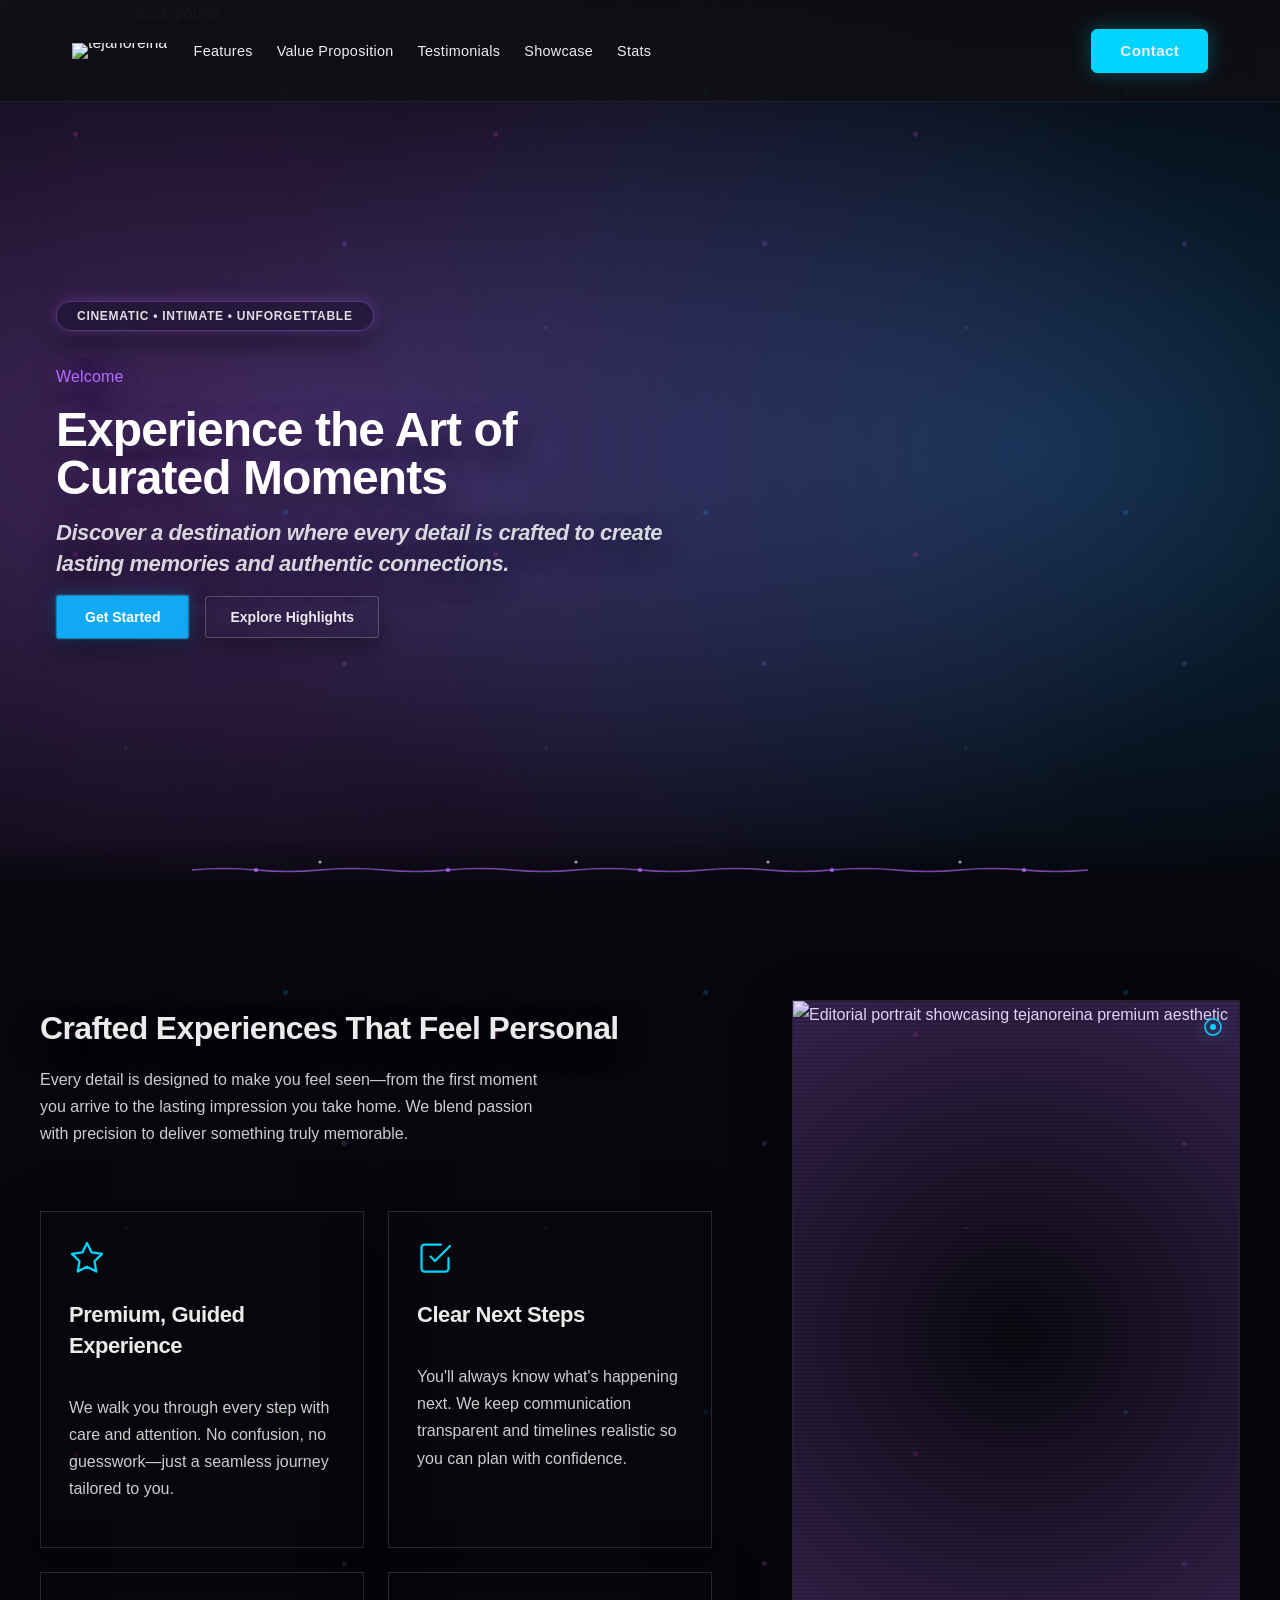
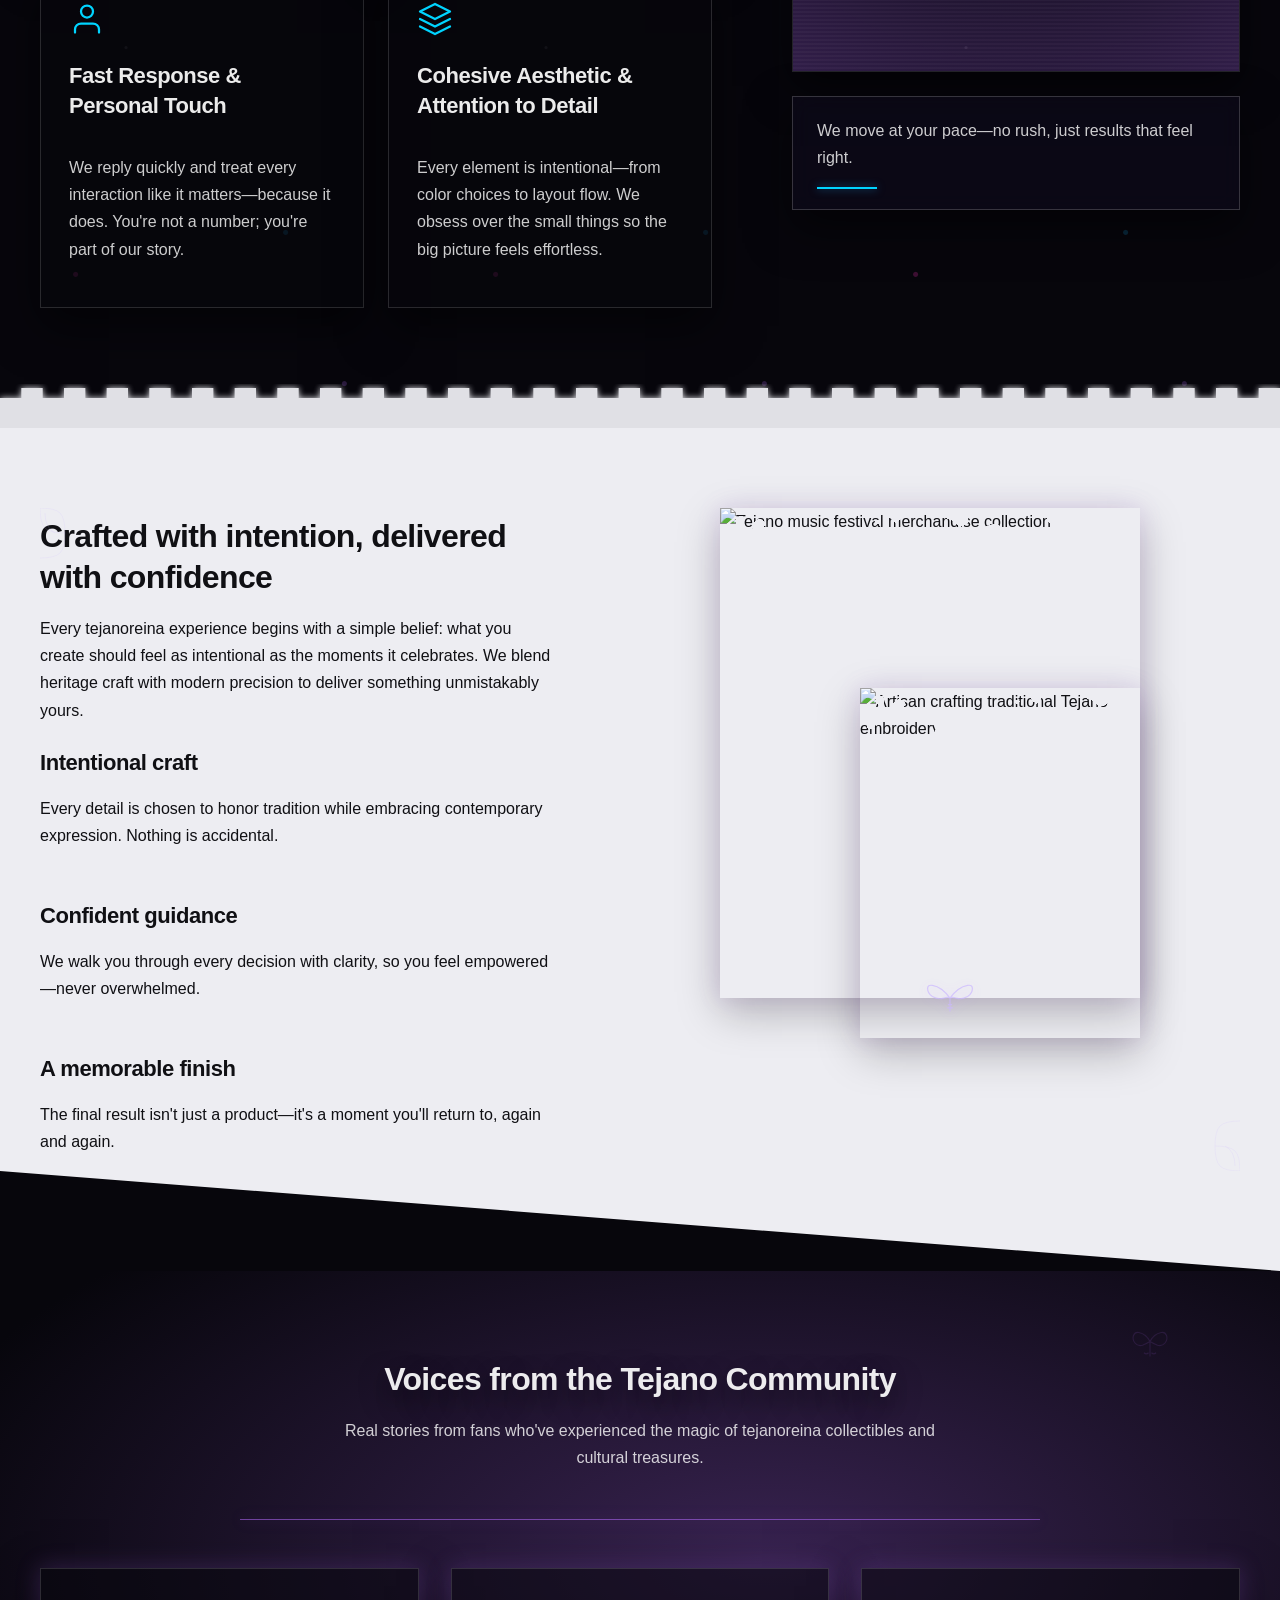
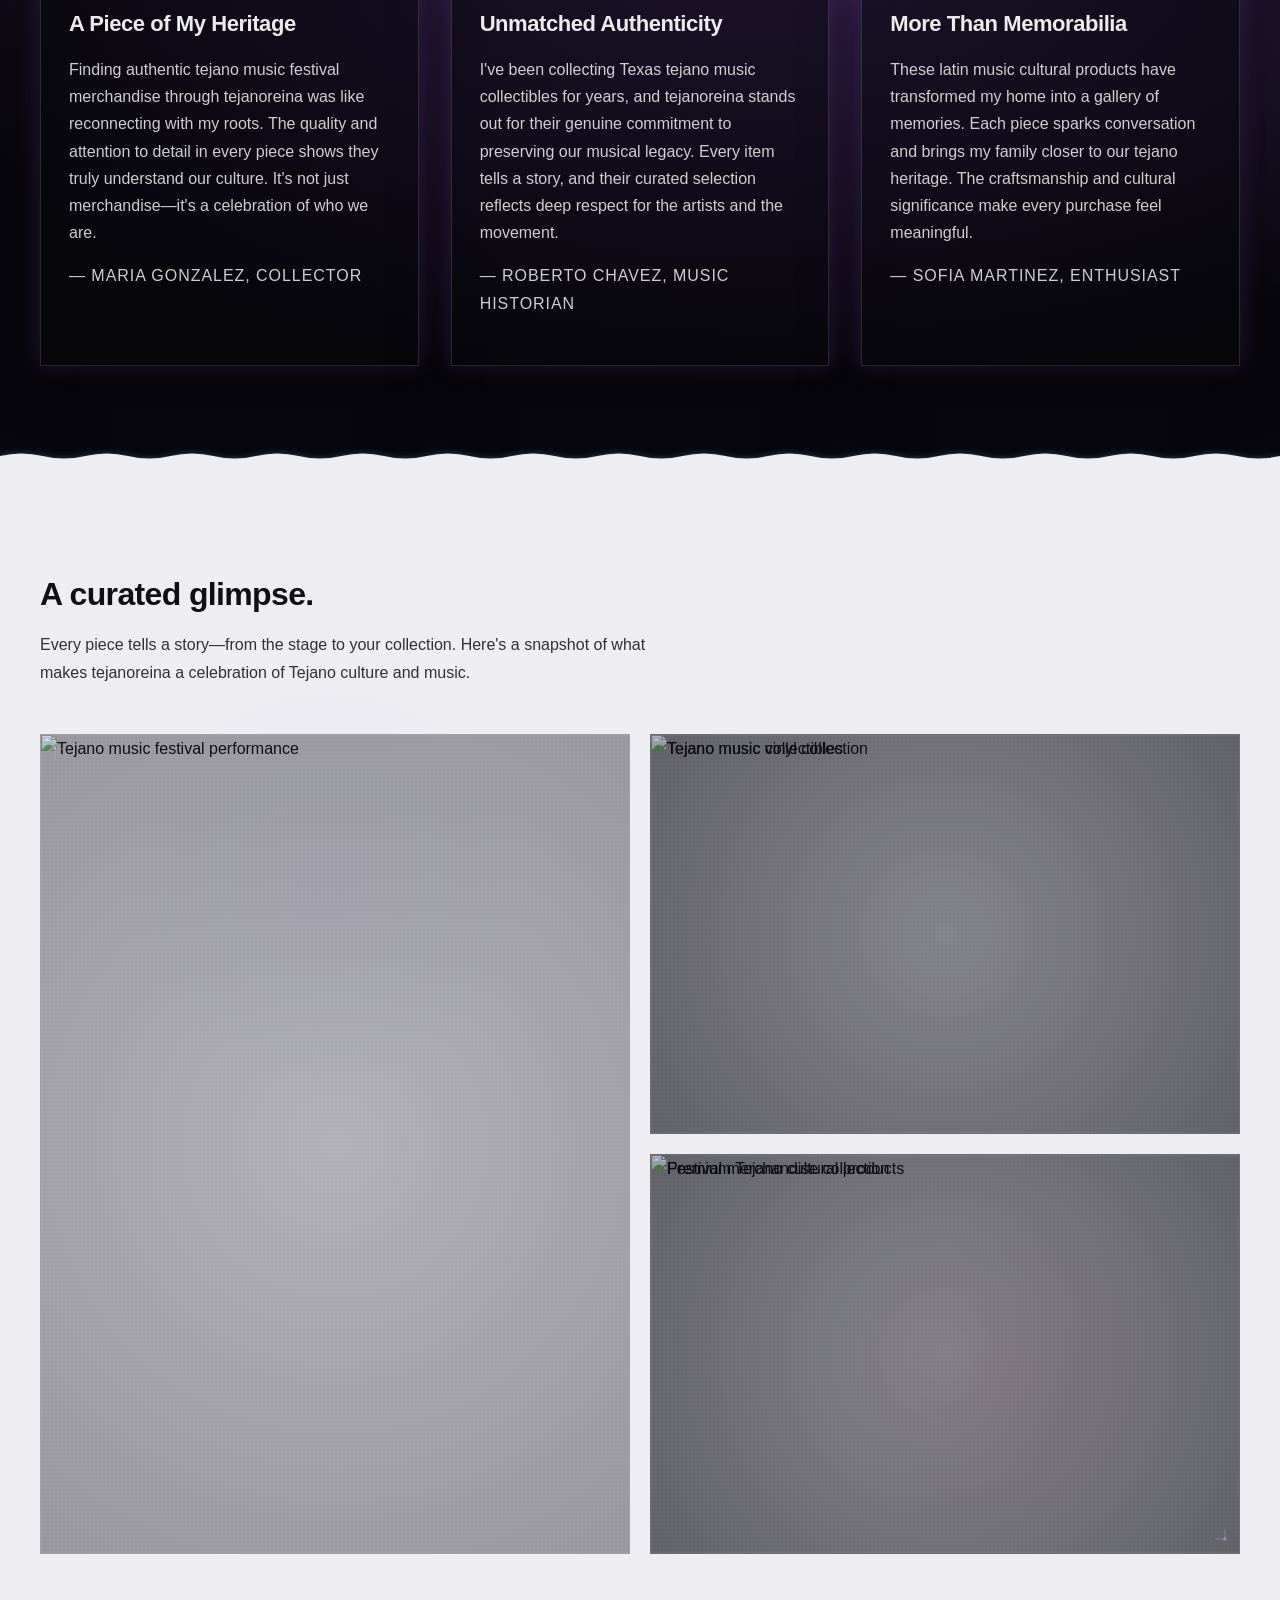
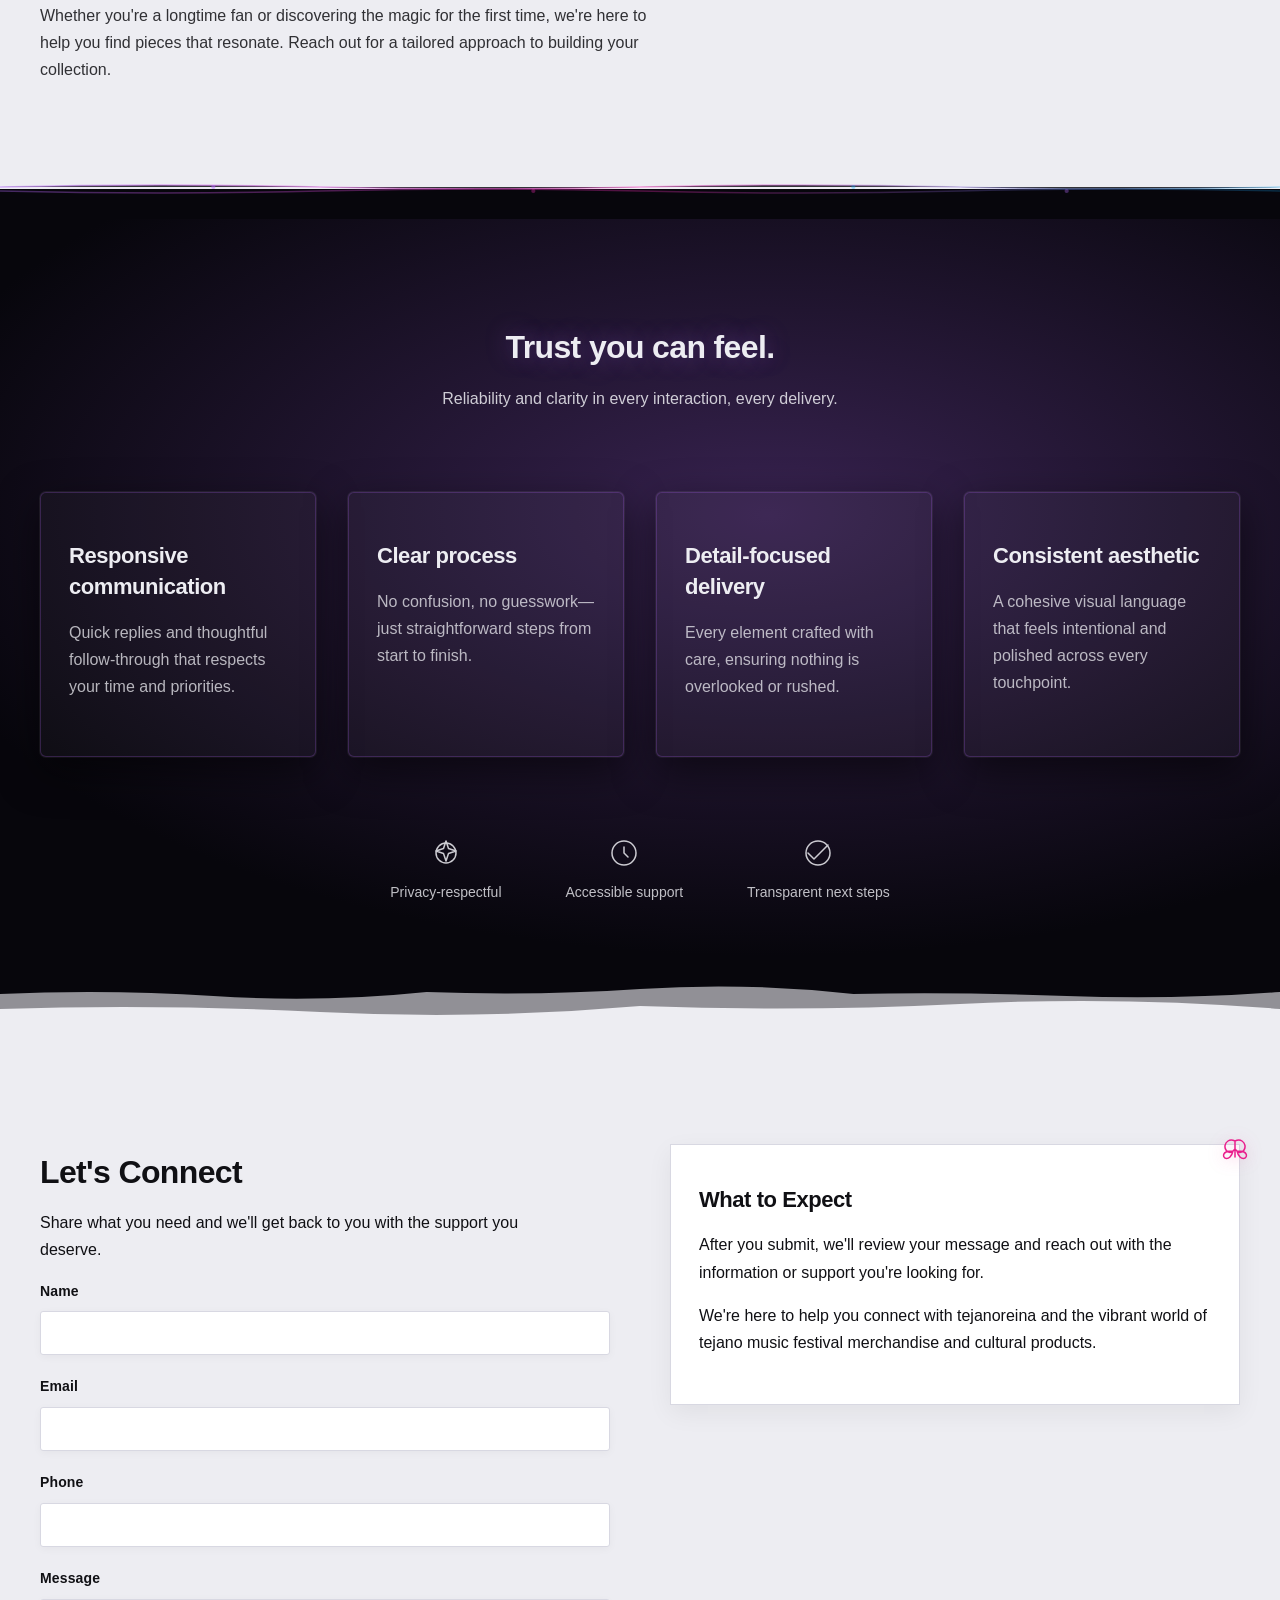
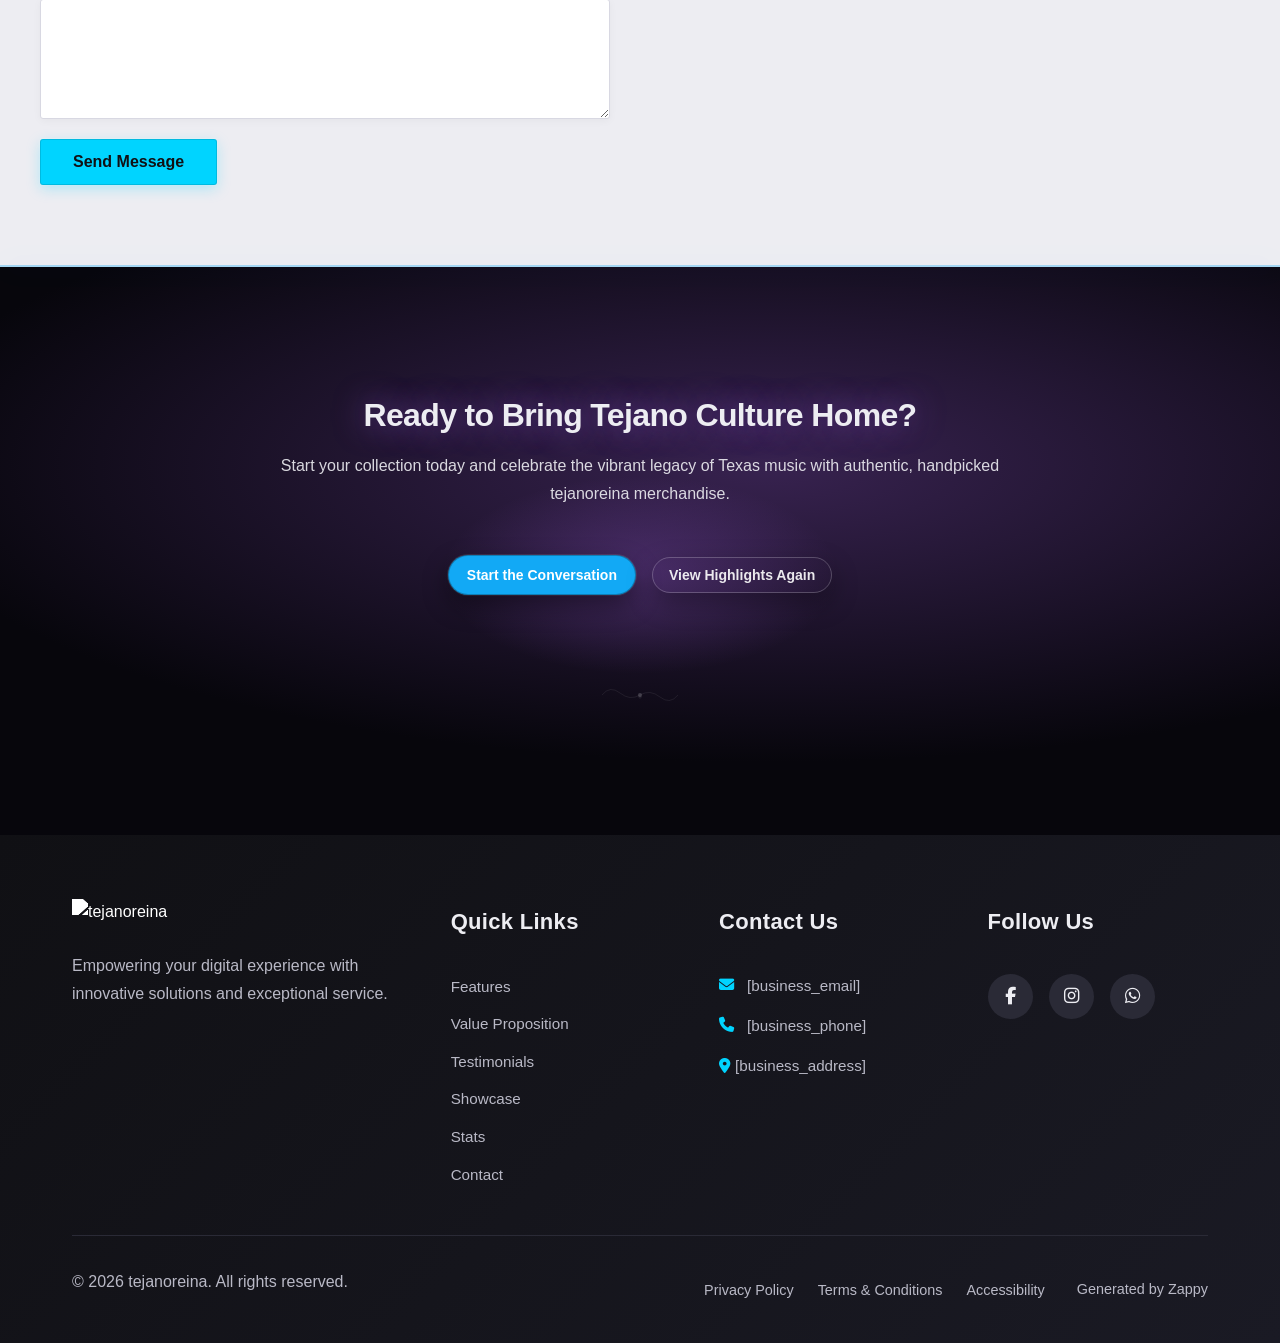
==== commit 3f61e827: "Background sync: Progressive GitHub Sync" ====
--- a/public/index.html
+++ b/public/index.html
@@ -1 +1 @@
-<!doctype html><html dir="ltr" lang="en"><head><meta charset="UTF-8"><meta content="width=device-width,initial-scale=1" name="viewport"><meta content="index, follow" name="robots"><title>Discover Authentic Tejano Music Collectibles — tejanoreina</title><meta content="Explore tejanoreina for exclusive tejano music festival merchandise and Texas Latin music cultural products. Celebrate the rich heritage of Tejano culture." name="description"><meta content="tejanoreina, tejano music festival merchandise, texas tejano music collectibles, latin music cultural products, authentic tejano memorabilia" name="keywords"><link href="/assets/favicon.ico" rel="icon" type="image/x-icon"><link href="/assets/favicon-16x16.png" rel="icon" type="image/png" sizes="16x16"><link href="/assets/favicon-32x32.png" rel="icon" type="image/png" sizes="32x32"><link href="/assets/favicon-48x48.png" rel="icon" type="image/png" sizes="48x48"><link href="/assets/favicon-192x192.png" rel="icon" type="image/png" sizes="192x192"><link href="/assets/favicon-512x512.png" rel="icon" type="image/png" sizes="512x512"><link href="/assets/apple-touch-icon.png" rel="apple-touch-icon"><script>!function(){"use strict";var t="7ecc4e52-b274-45e7-b140-2d1fb5b31feb",e="https://api.zappy5.com/api/analytics/track",a=18e5,n=2592e6,o=!0,i=!0,r=!0;var s=function(){var e="zappy_visitor_"+t,a=null;try{if(a=localStorage.getItem(e)){var o=JSON.parse(a),i=Date.now();if(i-o.created<n)return o.lastSeen=i,localStorage.setItem(e,JSON.stringify(o)),o.id}}catch(t){console.warn("Zappy Analytics: LocalStorage not available")}var r="zv_"+Date.now()+"_"+Math.random().toString(36).substr(2,9);try{localStorage.setItem(e,JSON.stringify({id:r,created:Date.now(),lastSeen:Date.now()}))}catch(t){}return r}(),c=function(){var e="zappy_session_"+t,n=null;try{if(n=sessionStorage.getItem(e)){var o=JSON.parse(n),i=Date.now();if(i-o.timestamp<a)return o.timestamp=i,sessionStorage.setItem(e,JSON.stringify(o)),o.id}}catch(t){console.warn("Zappy Analytics: SessionStorage not available")}var r="zs_"+Date.now()+"_"+Math.random().toString(36).substr(2,9);try{sessionStorage.setItem(e,JSON.stringify({id:r,timestamp:Date.now()}))}catch(t){}return r}();function l(a,n){n=n||{};var o={website_id:t,event_type:a,page_path:window.location.pathname,referrer:document.referrer||"direct",visitor_id:s,session_id:c,metadata:n};if(navigator.sendBeacon){var i=new Blob([JSON.stringify(o)],{type:"application/json"});navigator.sendBeacon(e,i)}else fetch(e,{method:"POST",headers:{"Content-Type":"application/json"},body:JSON.stringify(o),keepalive:!0}).catch(function(t){console.warn("Zappy Analytics: Failed to track event",t)})}o&&l("pageview",{title:document.title,url:window.location.href}),i&&document.addEventListener("click",function(t){var e=t.target;if("BUTTON"===e.tagName||e.closest("button")){var a="BUTTON"===e.tagName?e:e.closest("button");l("click",{element:"button",text:a.textContent.trim().substring(0,100),id:a.id||null,class:a.className||null})}else if("A"===e.tagName||e.closest("a")){var n="A"===e.tagName?e:e.closest("a");l("navigation",{element:"link",text:n.textContent.trim().substring(0,100),href:n.href,external:n.hostname!==window.location.hostname})}},!0),r&&document.addEventListener("submit",function(t){var e=t.target;l("form_submit",{form_id:e.id||null,form_name:e.name||null,form_action:e.action||null,form_method:e.method||"GET"})},!0);var d=Date.now();window.addEventListener("beforeunload",function(){l("page_unload",{time_on_page:Math.floor((Date.now()-d)/1e3),page_path:window.location.pathname})}),window.zappyAnalytics={track:l,getVisitorId:function(){return s},getSessionId:function(){return c}}}()</script><meta content="Discover Authentic Tejano Music Collectibles — tejanoreina" property="og:title"><meta content="Explore tejanoreina for exclusive tejano music festival merchandise and Texas Latin music cultural products. Celebrate the rich heritage of Tejano culture." property="og:description"><meta content="website" property="og:type"><meta content="en_US" property="og:locale"><meta content="summary_large_image" name="twitter:card"><meta content="Discover Authentic Tejano Music Collectibles — tejanoreina" name="twitter:title"><meta content="Explore tejanoreina for exclusive tejano music festival merchandise and Texas Latin music cultural products. Celebrate the rich heritage of Tejano culture." name="twitter:description"><link href="https://cdnjs.cloudflare.com/ajax/libs/font-awesome/6.4.0/css/all.min.css" rel="stylesheet"><link href="/assets/favicon.ico" rel="icon" type="image/x-icon"><link href="/assets/favicon-16x16.png" rel="icon" type="image/png" sizes="16x16"><link href="/assets/favicon-32x32.png" rel="icon" type="image/png" sizes="32x32"><link href="/assets/favicon-48x48.png" rel="icon" type="image/png" sizes="48x48"><link href="/assets/favicon-192x192.png" rel="icon" type="image/png" sizes="192x192"><link href="/assets/favicon-512x512.png" rel="icon" type="image/png" sizes="512x512"><link href="/assets/apple-touch-icon.png" rel="apple-touch-icon"><link href="https://cdn.jsdelivr.net/npm/vanilla-cookieconsent@3/dist/cookieconsent.css" rel="stylesheet"><script src="https://cdn.jsdelivr.net/npm/vanilla-cookieconsent@3/dist/cookieconsent.umd.js"></script><script src="https://cdn.jsdelivr.net/gh/mickidum/acc_toolbar/acctoolbar/acctoolbar.min.js"></script><link href="/styles.css" rel="stylesheet"><style id="zappy-dropdown-submenu-styles">#navMenu li:has(.sub-menu),.nav-menu li:has(.sub-menu),.navbar li:has(.sub-menu),nav li:has(.sub-menu){position:relative}#navMenu .sub-menu,.nav-menu .sub-menu,.navbar .sub-menu,nav .sub-menu{display:block!important;position:absolute!important;top:100%;left:0;min-width:220px;background:#fff;border-radius:8px;box-shadow:0 8px 25px rgba(0,0,0,.15);padding:8px 0;opacity:0;visibility:hidden;transform:translateY(10px);transition:all .3s ease;z-index:1000;list-style:none;pointer-events:none}#navMenu li:hover>.sub-menu,.nav-menu li:hover>.sub-menu,.navbar li:hover>.sub-menu,nav li:hover>.sub-menu{opacity:1!important;visibility:visible!important;transform:translateY(0)!important;pointer-events:auto!important}.sub-menu li{list-style:none;margin:0;padding:0}.sub-menu a{display:block!important;padding:10px 16px!important;color:var(--text-dark,#333)!important;font-weight:500;text-decoration:none;white-space:nowrap;transition:background-color .2s}.sub-menu a:hover{background-color:#f5f5f5}[dir=rtl] .nav-menu .sub-menu,[dir=rtl] .navbar .sub-menu,[dir=rtl] nav .sub-menu,html[lang=ar] .nav-menu .sub-menu,html[lang=ar] .navbar .sub-menu,html[lang=ar] nav .sub-menu,html[lang=he] .nav-menu .sub-menu,html[lang=he] .navbar .sub-menu,html[lang=he] nav .sub-menu{left:auto!important;right:0!important}.sub-menu:empty,.sub-menu:not(:has(li)),.sub-menu:not(:has(li:not(.zappy-hidden-menu-item))){display:none!important;opacity:0!important;visibility:hidden!important;pointer-events:none!important}li:has(.menu-group-title):hover>.sub-menu{opacity:1!important;visibility:visible!important;transform:translateY(0)!important;pointer-events:auto!important}#navMenu>li>.menu-group-title,.nav-menu>li>.menu-group-title{display:inline-block;padding:.5rem 1rem;cursor:default;user-select:none}@media (max-width:768px){#navMenu .sub-menu,.nav-menu .sub-menu,.navbar .sub-menu,nav .sub-menu{position:static!important;transform:none!important;box-shadow:none!important;background:0 0!important;max-height:0;overflow:hidden;opacity:0;visibility:hidden;transition:max-height .3s ease,opacity .3s ease;padding:0!important;border-radius:0!important}.sub-menu.mobile-expanded{max-height:500px!important;opacity:1!important;visibility:visible!important;padding:8px 0 8px 16px!important}[dir=rtl] .sub-menu.mobile-expanded,html[lang=he] .sub-menu.mobile-expanded{padding:8px 16px 8px 0!important}#navMenu li:hover>.sub-menu,.nav-menu li:hover>.sub-menu,.navbar li:hover>.sub-menu,nav li:hover>.sub-menu{opacity:0;visibility:hidden;pointer-events:none}#navMenu li>.sub-menu.mobile-expanded,.nav-menu li>.sub-menu.mobile-expanded,.navbar li>.sub-menu.mobile-expanded,nav li>.sub-menu.mobile-expanded{opacity:1!important;visibility:visible!important;pointer-events:auto!important}#navMenu li:has(.sub-menu),.nav-menu li:has(.sub-menu),.navbar li:has(.sub-menu),nav li:has(.sub-menu){display:flex!important;flex-wrap:wrap!important;align-items:center!important;position:relative!important;min-height:44px!important}#navMenu li:has(.sub-menu)>a,.nav-menu li:has(.sub-menu)>a,.navbar li:has(.sub-menu)>a,nav li:has(.sub-menu)>a{flex:1!important;min-width:0!important}#navMenu li:has(.sub-menu)>.menu-group-title,.nav-menu li:has(.sub-menu)>.menu-group-title,.navbar li:has(.sub-menu)>.menu-group-title,nav li:has(.sub-menu)>.menu-group-title{flex:1!important;min-width:0!important;padding:0!important;line-height:inherit!important}#navMenu li:has(.sub-menu)>.sub-menu,.nav-menu li:has(.sub-menu)>.sub-menu,.navbar li:has(.sub-menu)>.sub-menu,nav li:has(.sub-menu)>.sub-menu{flex-basis:100%!important;width:100%!important}#navMenu li:has(.sub-menu)>a [class*=arrow],#navMenu li:has(.sub-menu)>a [class*=chevron],.nav-menu li:has(.sub-menu)>a .fa-angle-down,.nav-menu li:has(.sub-menu)>a .fa-chevron-down,.nav-menu li:has(.sub-menu)>a [class*=arrow],.nav-menu li:has(.sub-menu)>a [class*=chevron],nav li:has(.sub-menu)>a [class*=arrow],nav li:has(.sub-menu)>a [class*=chevron]{display:none!important;visibility:hidden!important}.mobile-submenu-toggle{display:flex!important;align-items:center!important;justify-content:center!important;width:44px!important;height:auto!important;background:0 0!important;border:none!important;cursor:pointer!important;color:var(--text-dark)!important;position:static!important;flex-shrink:0!important;align-self:stretch!important;z-index:2!important;padding:0!important;margin:0!important}.mobile-submenu-toggle::after{content:''!important;width:0!important;height:0!important;border-left:6px solid transparent!important;border-right:6px solid transparent!important;border-top:7px solid currentColor!important;transition:transform .3s ease!important}.mobile-submenu-toggle.expanded::after{transform:rotate(180deg)!important}.sub-menu a{padding:10px 0!important;display:block!important;color:var(--text-dark)!important}.navbar .sub-menu li a,.zappy-products-dropdown .sub-menu a,nav.navbar .sub-menu li a{color:var(--text-dark)!important}}@media (min-width:769px){.mobile-submenu-toggle{display:none!important}}</style><style id="mobile-lang-menu-deployed-css">@media (max-width:768px){.lang-switcher,.nav-container .lang-switcher,.nav-cta-container .lang-switcher,.nav-ecommerce-icons .lang-switcher,.nav-icons-left .lang-switcher,.navbar .lang-switcher,.navbar .nav-cta-container .lang-switcher{display:none!important}.mobile-lang-menu{width:100%;border-top:1px solid rgba(128,128,128,.2);padding:8px 0 0 0;margin-top:8px}.mobile-lang-toggle{display:flex!important;align-items:center;justify-content:space-between;width:100%;padding:12px 16px;background:0 0;border:none;cursor:pointer;font-size:15px;color:inherit;font-family:inherit}.mobile-lang-toggle::after{content:'';display:inline-block;width:8px;height:8px;border-right:2px solid currentColor;border-bottom:2px solid currentColor;transform:rotate(45deg);transition:transform .3s ease;margin-left:8px}.mobile-lang-toggle.expanded::after{transform:rotate(-135deg)}.mobile-lang-options{max-height:0;overflow:hidden;transition:max-height .3s ease}.mobile-lang-options.expanded{max-height:300px}.mobile-lang-option{display:flex!important;align-items:center;gap:10px;padding:10px 24px;text-decoration:none;color:inherit;font-size:14px;font-family:inherit}.mobile-lang-option:hover{background:rgba(128,128,128,.1)}.mobile-lang-option.active{font-weight:600;opacity:.7;pointer-events:none}.mobile-lang-option img{width:20px;height:20px;border-radius:50%}}@media (min-width:769px){.mobile-lang-menu{display:none!important}}</style><style id="zappy-widget-visibility">#mic-access-tool-box,#mic-access-tool-general-button,#mic-init-access-tool #mic-access-tool-box,#mic-init-access-tool #mic-access-tool-general-button,#mic-init-access-tool .mic-access-tool-general-button,._access-icon,._access-menu,.mic-access-tool-box,.mic-access-tool-general-button,div[id*=mic-access-tool-box]{display:none!important;visibility:hidden!important;opacity:0!important;pointer-events:none!important}</style></head><body><nav class="navbar"><button class="mobile-toggle" aria-label="Menu" id="mobileToggle"><svg viewbox="0 0 24 24" class="hamburger-icon" fill="none" height="24" width="24"><path d="M3 12h18M3 6h18M3 18h18" stroke="currentColor" stroke-width="2" stroke-linecap="round"></path></svg><svg viewbox="0 0 24 24" class="close-icon" fill="none" height="24" width="24" style="display:none"><path d="M18 6L6 18M6 6l12 12" stroke="currentColor" stroke-width="2" stroke-linecap="round"></path></svg></button><button class="phone-header-btn" aria-label="Call"><svg viewbox="0 0 24 24" width="20" height="20" fill="currentColor"><path d="M22 16.92v3a2 2 0 0 1-2.18 2 19.79 19.79 0 0 1-8.63-3.07 19.5 19.5 0 0 1-6-6 19.79 19.79 0 0 1-3.07-8.67A2 2 0 0 1 4.11 2h3a2 2 0 0 1 2 1.72 12.84 12.84 0 0 0 .7 2.81 2 2 0 0 1-.45 2.11L8.09 9.91a16 16 0 0 0 6 6l1.27-1.27a2 2 0 0 1 2.11-.45 12.84 12.84 0 0 0 2.81.7A2 2 0 0 1 22 16.92z"></path></svg></button><div class="nav-container"><div class="nav-brand"><a href="/" class="logo-link"><img alt="tejanoreina" src="/assets/tejanoreina-general-logo.webp" class="logo"></a></div><ul class="nav-menu" id="navMenu"><li><a href="#features">Features</a></li><li><a href="#value-proposition">Value Proposition</a></li><li><a href="#testimonials">Testimonials</a></li><li><a href="#showcase">Showcase</a></li><li><a href="#stats">Stats</a></li></ul><div class="nav-cta-container"><a href="#contact" class="nav-cta-btn">Contact</a></div></div></nav><script>window.addEventListener("load",function(){const e=document.querySelector(".navbar, nav, header");if(!e)return void console.log("[Navbar] Navbar element not found");let t=document.getElementById("mobileToggle")||document.querySelector(".mobile-toggle")||document.querySelector(".hamburger")||document.querySelector(".hamburger-menu")||document.querySelector(".menu-toggle")||document.querySelector(".burger-menu")||document.querySelector('[aria-label="Menu"]')||document.querySelector('[aria-label="תפריט"]');const o=document.querySelector(".phone-header-btn"),n=window.getComputedStyle(e);let r=n.backgroundColor;if(console.log("[Navbar] Initial navbar background:",r),"transparent"===r||"rgba(0, 0, 0, 0)"===r||r.startsWith("rgba")&&r.includes(", 0)")){const e=n.backgroundImage;if(e&&"none"!==e)console.log("[Navbar] Navbar has background image/gradient, using dark text"),r="rgb(240, 240, 240)";else{const e=window.getComputedStyle(document.body).backgroundColor;console.log("[Navbar] Navbar transparent, using body background:",e),r=e}}const i=r.match(/\d+/g);if(i&&i.length>=3){const e=(.299*parseInt(i[0])+.587*parseInt(i[1])+.114*parseInt(i[2]))/255;console.log("[Navbar] Mobile button colors preserved from Claude CSS (luminance:",e.toFixed(2)+")");const n=document.createElement("style");n.id="zappy-mobile-nav-fix";document.documentElement.lang;document.documentElement.dir,n.textContent='\n        /* Hide mobile buttons on desktop, show only on mobile */\n        @media (min-width: 769px) {\n          .mobile-toggle,\n          .phone-header-btn {\n            display: none !important;\n          }\n        }\n        \n        /* Show and position mobile buttons correctly on mobile */\n        @media (max-width: 768px) {\n          .mobile-toggle,\n          .phone-header-btn {\n            position: absolute !important;\n            top: 50% !important;\n            transform: translateY(-50%) !important;\n            z-index: 1001 !important;\n            display: flex !important;\n            align-items: center !important;\n            justify-content: center !important;\n            width: 36px !important;\n            height: 36px !important;\n            border-radius: 50% !important;\n            border: none !important;\n            cursor: pointer !important;\n            padding: 6px !important;\n            background: none !important;\n            color: var(--nav-text, var(--text-dark)) !important;\n          }\n          \n          /* LTR positioning (default): hamburger LEFT, phone RIGHT */\n          html:not([dir="rtl"]):not([lang="he"]):not([lang="ar"]) .mobile-toggle,\n          html[dir="ltr"] .mobile-toggle {\n            left: 12px !important;\n            right: auto !important;\n          }\n          html:not([dir="rtl"]):not([lang="he"]):not([lang="ar"]) .phone-header-btn,\n          html[dir="ltr"] .phone-header-btn {\n            right: 12px !important;\n            left: auto !important;\n          }\n          \n          /* RTL positioning: hamburger RIGHT, phone LEFT */\n          html[dir="rtl"] .mobile-toggle,\n          html[lang="he"] .mobile-toggle,\n          html[lang="ar"] .mobile-toggle {\n            right: 12px !important;\n            left: auto !important;\n          }\n          html[dir="rtl"] .phone-header-btn,\n          html[lang="he"] .phone-header-btn,\n          html[lang="ar"] .phone-header-btn {\n            left: 12px !important;\n            right: auto !important;\n          }\n          \n          /* CRITICAL: Ensure nav-container has min-height on mobile */\n          /* All children are positioned absolutely/fixed on mobile, so height:auto collapses to 0 */\n          .nav-container {\n            min-height: 70px !important;\n            position: relative !important;\n          }\n          \n          /* Ensure SVG icons are properly sized and inherit color */\n          .mobile-toggle svg,\n          .phone-header-btn svg {\n            width: 24px !important;\n            height: 24px !important;\n            /* Don\'t force display - let JavaScript control hamburger/close toggle */\n          }\n          \n          /* Reset nav-cta-container on mobile - remove desktop box-shadow/padding */\n          /* that creates a visible ghost box when CTA button is hidden */\n          .nav-cta-container {\n            box-shadow: none !important;\n            padding: 0 !important;\n          }\n          \n          /* Hide nav-cta-container entirely on mobile when there\'s no lang-switcher */\n          /* (only the CTA button is inside, and it\'s hidden on mobile) */\n          .nav-cta-container:not(:has(.lang-switcher)) {\n            display: none !important;\n          }\n          \n          /* CRITICAL: Prevent hero image fade gradient from bleeding over headline text */\n          /* The .image-fade-gradient has bottom: -30px (extends below parent) */\n          /* On mobile stacked layout, this overlaps the h1 text below the image */\n          .hero-image-column {\n            overflow: hidden !important;\n          }\n          .image-fade-gradient {\n            bottom: 0 !important;\n          }\n          \n          /* Hide desktop language switcher on mobile - hamburger menu handles it */\n          /* High specificity to override stored CSS */\n          .lang-switcher,\n          .nav-cta-container .lang-switcher,\n          .nav-container .lang-switcher,\n          .navbar .lang-switcher,\n          .navbar .nav-cta-container .lang-switcher {\n            display: none !important;\n          }\n        }\n      ';const r=document.getElementById("zappy-mobile-nav-fix");r&&r.remove(),document.head.appendChild(n),console.log("[Navbar] Critical CSS injected for mobile nav positioning");const l=window.innerWidth<=768;if(t){const e=t.querySelector(".hamburger-icon"),o=t.querySelector(".close-icon");e&&(e.style.setProperty("width","24px","important"),e.style.setProperty("height","24px","important"),e.style.setProperty("display","block","important")),o&&(o.style.setProperty("width","24px","important"),o.style.setProperty("height","24px","important"),o.style.setProperty("display","none","important")),l?(t.style.setProperty("position","absolute","important"),t.style.setProperty("top","50%","important"),t.style.setProperty("transform","translateY(-50%)","important"),t.style.setProperty("z-index","1001","important"),t.style.removeProperty("left"),t.style.removeProperty("right"),console.log("[Navbar] Mobile toggle positioning applied (mobile viewport)")):(t.style.removeProperty("position"),t.style.removeProperty("top"),t.style.removeProperty("transform"),t.style.removeProperty("z-index"),t.style.removeProperty("left"),t.style.removeProperty("right"),console.log("[Navbar] Desktop viewport - cleared mobile toggle inline positioning"))}if(o){const e=o.querySelector("svg");e&&(e.style.width="24px",e.style.height="24px",e.setAttribute("width","24"),e.setAttribute("height","24")),l?(o.style.setProperty("position","absolute","important"),o.style.setProperty("top","50%","important"),o.style.setProperty("transform","translateY(-50%)","important"),o.style.setProperty("z-index","1001","important"),o.style.removeProperty("left"),o.style.removeProperty("right"),console.log("[Navbar] Phone button positioning applied (mobile viewport)")):(o.style.removeProperty("position"),o.style.removeProperty("top"),o.style.removeProperty("transform"),o.style.removeProperty("z-index"),o.style.removeProperty("left"),o.style.removeProperty("right"),console.log("[Navbar] Desktop viewport - cleared phone button inline positioning"))}}else console.log("[Navbar] Could not parse background color:",r);t=document.getElementById("mobileToggle")||document.querySelector(".mobile-toggle")||document.querySelector(".hamburger")||document.querySelector(".hamburger-menu")||document.querySelector(".menu-toggle")||document.querySelector(".burger-menu")||document.querySelector('[aria-label="Menu"]')||document.querySelector('[aria-label="תפריט"]');const l=document.getElementById("navMenu")||document.querySelector(".nav-menu")||document.querySelector(".nav-links")||document.querySelector("nav ul:not(.submenu)");if(!t||!l)return void console.log("[Navbar] Mobile toggle or menu not found:",{toggle:!!t,menu:!!l});l.id||(l.id="navMenu"),console.log("[Navbar] Initializing mobile menu...");const a=t.cloneNode(!0);t.parentNode.replaceChild(a,t),a.addEventListener("click",function(e){e.preventDefault(),e.stopPropagation();const t=this.querySelector(".hamburger-icon"),o=this.querySelector(".close-icon");l.classList.contains("active")?(l.classList.remove("active"),t&&t.style.setProperty("display","block","important"),o&&o.style.setProperty("display","none","important"),document.body.style.overflow="",console.log("[Navbar] Menu closed")):(l.classList.add("active"),t&&t.style.setProperty("display","none","important"),o&&o.style.setProperty("display","block","important"),document.body.style.overflow="hidden",console.log("[Navbar] Menu opened"))}),l.querySelectorAll("a").forEach(function(e){e.addEventListener("click",function(){if("#"===this.getAttribute("href"))return;const e=a.querySelector(".hamburger-icon"),t=a.querySelector(".close-icon");l.classList.remove("active"),e&&e.style.setProperty("display","block","important"),t&&t.style.setProperty("display","none","important"),document.body.style.overflow="",console.log("[Navbar] Menu closed (link clicked)")})});var s=l.querySelectorAll(".dropdown-toggle");s.forEach(function(e){e.addEventListener("click",function(e){e.preventDefault(),e.stopPropagation();var t=this.closest(".nav-dropdown");t&&(t.parentNode.querySelectorAll(".nav-dropdown.open").forEach(function(e){e!==t&&e.classList.remove("open")}),t.classList.toggle("open"),console.log("[Navbar] Dropdown toggled:",t.classList.contains("open")?"open":"closed"))})}),document.addEventListener("click",function(e){e.target.closest(".nav-dropdown")||document.querySelectorAll(".nav-dropdown.open").forEach(function(e){e.classList.remove("open")})}),console.log("[Navbar] Dropdown handlers initialized for "+s.length+" dropdowns"),o&&o.addEventListener("click",function(){const e=document.querySelectorAll('a[href^="tel:"]'),t=e.length>0?e[0].getAttribute("href").replace("tel:",""):"[business_phone]";window.location.href="tel:"+t,console.log("[Navbar] Phone button clicked")}),console.log("[Navbar] Mobile menu initialized successfully");const p=function(){const e=document.querySelector(".whatsapp-float");e&&(window.innerWidth>=769?(e.style.setProperty("display","none","important"),e.style.setProperty("visibility","hidden","important"),e.style.setProperty("opacity","0","important"),e.style.setProperty("pointer-events","none","important"),console.log("[WhatsApp] Button hidden on desktop")):(e.style.removeProperty("display"),e.style.removeProperty("visibility"),e.style.removeProperty("opacity"),e.style.removeProperty("pointer-events"),console.log("[WhatsApp] Button visible on mobile")))};let c;p(),window.addEventListener("resize",function(){clearTimeout(c),c=setTimeout(p,100)})})</script><main><section class="home-hero-section" data-layout-spec="Home-hero" data-hero-type="fullscreen-scrim"><div class="home-hero-section__bg-wrapper"><img alt="tejanoreina hero background" src="/assets/site-home-hero-bg.webp" data-context="Cinematic dark moody background with soft violet and blue gradient atmosphere, subtle light rays creating depth, elegant and mysterious ambiance for a premium General business hero section, high contrast with dark edges fading to slightly lighter center, professional photography style" data-placeholder="home-hero-bg" height="1080" width="1920" class="home-hero-section__bg-image" data-hero-bg="true" data-preserve-bg="0"></div><div class="home-hero-section__scrim" aria-hidden="true"></div><div class="home-hero-section__content-wrapper"><div class="home-hero-section__banner-strip" aria-hidden="true"><span class="home-hero-section__banner-text">Cinematic • Intimate • Unforgettable</span></div><div class="home-hero-section__overlay-group"><p class="home-hero-section__script-word" aria-hidden="true">Welcome</p><h1 class="home-hero-section__headline">Experience the Art of<br>Curated Moments</h1><h3 class="home-hero-section__subtitle">Discover a destination where every detail is crafted to create lasting memories and authentic connections.</h3><div class="home-hero-section__cta-row"><a href="#contact" class="home-hero-section__btn-primary">Get Started</a><a href="#features" class="home-hero-section__btn-ghost">Explore Highlights</a></div></div></div><div class="home-hero-section__divider-wrapper"><svg viewbox="0 0 1200 60" xmlns="http://www.w3.org/2000/svg" aria-hidden="true" data-no-icon-edit="true" class="home-hero-section__divider-svg" preserveaspectratio="none"><defs><linearGradient id="home-hero-divider-gradient" x1="0%" x2="0%" y1="0%" y2="100%"><stop offset="0%" style="stop-color:rgba(7,6,12,0);stop-opacity:1"></stop><stop offset="100%" style="stop-color:#07060C;stop-opacity:1"></stop></linearGradient></defs><rect fill="url(#home-hero-divider-gradient)" height="60" width="1200" x="0" y="0"></rect><g transform="translate(180, 30)"><path d="M0,0 Q30,-3 60,0 T120,0 Q150,-3 180,0 T240,0 Q270,-3 300,0 T360,0 Q390,-3 420,0 T480,0 Q510,-3 540,0 T600,0 Q630,-3 660,0 T720,0 Q750,-3 780,0 T840,0" stroke="rgba(181,107,255,0.65)" stroke-width="1.5" fill="#07060C"></path><circle cx="60" cy="0" r="2" fill="rgba(181,107,255,0.85)"></circle><circle cx="240" cy="0" r="2" fill="rgba(181,107,255,0.85)"></circle><circle cx="420" cy="0" r="2" fill="rgba(181,107,255,0.85)"></circle><circle cx="600" cy="0" r="2" fill="rgba(181,107,255,0.85)"></circle><circle cx="780" cy="0" r="2" fill="rgba(181,107,255,0.85)"></circle><circle cx="120" cy="-8" r="1.5" fill="rgba(255,255,255,0.6)"></circle><circle cx="360" cy="-8" r="1.5" fill="rgba(255,255,255,0.6)"></circle><circle cx="540" cy="-8" r="1.5" fill="rgba(255,255,255,0.6)"></circle><circle cx="720" cy="-8" r="1.5" fill="rgba(255,255,255,0.6)"></circle></g></svg></div></section><section class="home-features-section" data-layout-spec="Home-features" id="features"><div class="home-features-container"><div class="home-features-content-column"><div class="home-features-title-area"><h2>Crafted Experiences That Feel Personal</h2><p>Every detail is designed to make you feel seen—from the first moment you arrive to the lasting impression you take home. We blend passion with precision to deliver something truly memorable.</p></div><div class="home-features-grid"><article class="home-features-card"><svg viewbox="0 0 24 24" xmlns="http://www.w3.org/2000/svg" class="home-features-card-icon" fill="none" data-element-type="icon" data-icon-type="svg"><path d="M12 2L15.09 8.26L22 9.27L17 14.14L18.18 21.02L12 17.77L5.82 21.02L7 14.14L2 9.27L8.91 8.26L12 2Z" stroke="currentColor" stroke-width="1.5" stroke-linecap="round" stroke-linejoin="round"></path></svg><h3>Premium, Guided Experience</h3><p>We walk you through every step with care and attention. No confusion, no guesswork—just a seamless journey tailored to you.</p></article><article class="home-features-card"><svg viewbox="0 0 24 24" xmlns="http://www.w3.org/2000/svg" class="home-features-card-icon" fill="none" data-element-type="icon" data-icon-type="svg"><path d="M9 11L12 14L22 4" stroke="currentColor" stroke-width="1.5" stroke-linecap="round" stroke-linejoin="round"></path><path d="M21 12V19C21 19.5304 20.7893 20.0391 20.4142 20.4142C20.0391 20.7893 19.5304 21 19 21H5C4.46957 21 3.96086 20.7893 3.58579 20.4142C3.21071 20.0391 3 19.5304 3 19V5C3 4.46957 3.21071 3.96086 3.58579 3.58579C3.96086 3.21071 4.46957 3 5 3H16" stroke="currentColor" stroke-width="1.5" stroke-linecap="round" stroke-linejoin="round"></path></svg><h3>Clear Next Steps</h3><p>You'll always know what's happening next. We keep communication transparent and timelines realistic so you can plan with confidence.</p></article><article class="home-features-card"><svg viewbox="0 0 24 24" xmlns="http://www.w3.org/2000/svg" class="home-features-card-icon" fill="none" data-element-type="icon" data-icon-type="svg"><path d="M20 21V19C20 17.9391 19.5786 16.9217 18.8284 16.1716C18.0783 15.4214 17.0609 15 16 15H8C6.93913 15 5.92172 15.4214 5.17157 16.1716C4.42143 16.9217 4 17.9391 4 19V21" stroke="currentColor" stroke-width="1.5" stroke-linecap="round" stroke-linejoin="round"></path><path d="M12 11C14.2091 11 16 9.20914 16 7C16 4.79086 14.2091 3 12 3C9.79086 3 8 4.79086 8 7C8 9.20914 9.79086 11 12 11Z" stroke="currentColor" stroke-width="1.5" stroke-linecap="round" stroke-linejoin="round"></path></svg><h3>Fast Response &amp; Personal Touch</h3><p>We reply quickly and treat every interaction like it matters—because it does. You're not a number; you're part of our story.</p></article><article class="home-features-card"><svg viewbox="0 0 24 24" xmlns="http://www.w3.org/2000/svg" class="home-features-card-icon" fill="none" data-element-type="icon" data-icon-type="svg"><path d="M12 2L2 7L12 12L22 7L12 2Z" stroke="currentColor" stroke-width="1.5" stroke-linecap="round" stroke-linejoin="round"></path><path d="M2 17L12 22L22 17" stroke="currentColor" stroke-width="1.5" stroke-linecap="round" stroke-linejoin="round"></path><path d="M2 12L12 17L22 12" stroke="currentColor" stroke-width="1.5" stroke-linecap="round" stroke-linejoin="round"></path></svg><h3>Cohesive Aesthetic &amp; Attention to Detail</h3><p>Every element is intentional—from color choices to layout flow. We obsess over the small things so the big picture feels effortless.</p></article></div></div><div class="home-features-editorial-column"><div class="home-features-image-tile"><div class="home-features-image-tile-corner-pin"><svg viewbox="0 0 20 20" xmlns="http://www.w3.org/2000/svg"><circle cx="10" cy="10" r="8" fill="none" stroke="currentColor" stroke-width="1.5"></circle><circle cx="10" cy="10" r="3" fill="currentColor"></circle></svg></div><img alt="Editorial portrait showcasing tejanoreina premium aesthetic" src="/assets/site-home-features-editorial-image.webp" data-context="Cinematic editorial portrait or atmospheric detail shot with soft violet vignette and subtle film grain, evoking a premium nostalgic scrapbook aesthetic for a general business, moody lighting with high contrast, artistic composition" data-placeholder="home-features-editorial-image" height="900" width="600"></div><div class="home-features-callout"><p>We move at your pace—no rush, just results that feel right.</p><div class="home-features-callout-underline"></div></div></div></div><div class="home-features-divider-wrapper"><svg viewbox="0 0 1200 60" xmlns="http://www.w3.org/2000/svg" aria-hidden="true" data-no-icon-edit="true" preserveaspectratio="none"><defs><filter id="home-features-glow"><feGaussianBlur stddeviation="3" result="coloredBlur"></feGaussianBlur><feMerge><feMergeNode in="coloredBlur"></feMergeNode><feMergeNode in="SourceGraphic"></feMergeNode></feMerge></filter></defs><path d="M0,60 L0,30 L20,30 L20,20 L40,20 L40,30 L60,30 L60,20 L80,20 L80,30 L100,30 L100,20 L120,20 L120,30 L140,30 L140,20 L160,20 L160,30 L180,30 L180,20 L200,20 L200,30 L220,30 L220,20 L240,20 L240,30 L260,30 L260,20 L280,20 L280,30 L300,30 L300,20 L320,20 L320,30 L340,30 L340,20 L360,20 L360,30 L380,30 L380,20 L400,20 L400,30 L420,30 L420,20 L440,20 L440,30 L460,30 L460,20 L480,20 L480,30 L500,30 L500,20 L520,20 L520,30 L540,30 L540,20 L560,20 L560,30 L580,30 L580,20 L600,20 L600,30 L620,30 L620,20 L640,20 L640,30 L660,30 L660,20 L680,20 L680,30 L700,30 L700,20 L720,20 L720,30 L740,30 L740,20 L760,20 L760,30 L780,30 L780,20 L800,20 L800,30 L820,30 L820,20 L840,20 L840,30 L860,30 L860,20 L880,20 L880,30 L900,30 L900,20 L920,20 L920,30 L940,30 L940,20 L960,20 L960,30 L980,30 L980,20 L1000,20 L1000,30 L1020,30 L1020,20 L1040,20 L1040,30 L1060,30 L1060,20 L1080,20 L1080,30 L1100,30 L1100,20 L1120,20 L1120,30 L1140,30 L1140,20 L1160,20 L1160,30 L1180,30 L1180,20 L1200,20 L1200,30 L1200,60 Z" fill="var(--bg-light)" opacity="0.95" filter="url(#home-features-glow)"></path></svg></div></section><section class="home-value-proposition-section" data-layout-spec="Home-value-proposition"><div class="home-value-proposition-container"><div class="home-value-proposition-content"><div class="home-value-proposition-text"><h2>Crafted with intention, delivered with confidence</h2><p>Every tejanoreina experience begins with a simple belief: what you create should feel as intentional as the moments it celebrates. We blend heritage craft with modern precision to deliver something unmistakably yours.</p><div class="home-value-proposition-values"><div class="home-value-proposition-value"><h3>Intentional craft</h3><p>Every detail is chosen to honor tradition while embracing contemporary expression. Nothing is accidental.</p></div><div class="home-value-proposition-value"><h3>Confident guidance</h3><p>We walk you through every decision with clarity, so you feel empowered—never overwhelmed.</p></div><div class="home-value-proposition-value"><h3>A memorable finish</h3><p>The final result isn't just a product—it's a moment you'll return to, again and again.</p></div></div></div><div class="home-value-proposition-images"><div class="home-value-proposition-image-main"><img alt="Tejano music festival merchandise collection" src="/assets/site-home-value-proposition-image-1.webp" data-context="A beautifully styled flat-lay photograph showcasing vibrant Tejano music festival merchandise: embroidered patches, colorful woven bracelets, and vintage-inspired collectible pins arranged on a textured wooden surface with soft natural lighting—celebrating Latin music culture and Texas heritage" data-placeholder="home-value-proposition-image-1" height="700" width="600"></div><div class="home-value-proposition-image-secondary"><img alt="Artisan crafting traditional Tejano embroidery" src="/assets/site-home-value-proposition-image-2.webp" data-context="Close-up detail shot of artisan hands carefully stitching intricate embroidery on a traditional Tejano fabric piece, with spools of colorful thread and crafting tools visible in soft focus—emphasizing handmade quality and cultural craftsmanship" data-placeholder="home-value-proposition-image-2" height="500" width="400"></div><svg viewbox="0 0 60 48" xmlns="http://www.w3.org/2000/svg" aria-hidden="true" data-no-icon-edit="true" class="home-value-proposition-butterfly"><path d="M30,24 Q20,10 8,8 Q2,7 2,12 Q2,18 8,22 Q15,26 22,24 Q28,22 30,24 M30,24 Q40,10 52,8 Q58,7 58,12 Q58,18 52,22 Q45,26 38,24 Q32,22 30,24 M30,24 L30,40 M28,32 L32,32 M27,36 L33,36" stroke="currentColor" stroke-width="1.5" stroke-linecap="round" stroke-linejoin="round" fill="none"></path></svg></div></div><svg viewbox="0 0 120 120" xmlns="http://www.w3.org/2000/svg" aria-hidden="true" data-no-icon-edit="true" class="home-value-proposition-corner-scroll home-value-proposition-corner-scroll-tl"><path d="M0,0 Q15,0 20,5 Q25,10 25,25 Q25,40 20,45 Q15,50 0,50 M0,0 Q0,15 5,20 Q10,25 25,25 M5,5 Q5,20 15,25" stroke="currentColor" stroke-width="1" fill="none" opacity="0.15"></path></svg><svg viewbox="0 0 120 120" xmlns="http://www.w3.org/2000/svg" aria-hidden="true" data-no-icon-edit="true" class="home-value-proposition-corner-scroll home-value-proposition-corner-scroll-br"><path d="M120,120 Q105,120 100,115 Q95,110 95,95 Q95,80 100,75 Q105,70 120,70 M120,120 Q120,105 115,100 Q110,95 95,95 M115,115 Q115,100 105,95" stroke="currentColor" stroke-width="1" fill="none" opacity="0.15"></path></svg></div><div class="home-value-proposition-divider-wrapper"><svg viewbox="0 0 1200 100" xmlns="http://www.w3.org/2000/svg" aria-hidden="true" data-no-icon-edit="true" preserveaspectratio="none"><defs><linearGradient id="home-value-proposition-diagonal-gradient" x1="0%" x2="100%" y1="0%" y2="100%"><stop offset="0%" style="stop-color:var(--bg-light);stop-opacity:1"></stop><stop offset="100%" style="stop-color:var(--bg-dark);stop-opacity:1"></stop></linearGradient></defs><path d="M0,100 L0,0 L1200,100 Z" fill="#07060C"></path></svg></div></section><section class="home-testimonials-section" data-layout-spec="Home-testimonials"><div class="home-testimonials-container"><svg viewbox="0 0 80 60" xmlns="http://www.w3.org/2000/svg" aria-hidden="true" data-no-icon-edit="true" class="home-testimonials-butterfly"><path d="M40,30 Q35,20 25,18 Q20,17 18,22 Q16,27 20,32 Q24,37 30,35 Q35,33 40,30 M40,30 Q45,20 55,18 Q60,17 62,22 Q64,27 60,32 Q56,37 50,35 Q45,33 40,30 M40,30 L40,50 M38,45 Q35,48 32,45 M42,45 Q45,48 48,45" stroke="currentColor" stroke-width="1.5" fill="none" opacity="0.3"></path></svg><div class="home-testimonials-header"><h2>Voices from the Tejano Community</h2><p class="home-testimonials-intro">Real stories from fans who've experienced the magic of tejanoreina collectibles and cultural treasures.</p></div><div class="home-testimonials-separator"></div><div class="home-testimonials-grid"><div class="home-testimonials-card"><h3>A Piece of My Heritage</h3><p>Finding authentic tejano music festival merchandise through tejanoreina was like reconnecting with my roots. The quality and attention to detail in every piece shows they truly understand our culture. It's not just merchandise—it's a celebration of who we are.</p><p class="home-testimonials-attribution">— Maria Gonzalez, Collector</p></div><div class="home-testimonials-card"><h3>Unmatched Authenticity</h3><p>I've been collecting Texas tejano music collectibles for years, and tejanoreina stands out for their genuine commitment to preserving our musical legacy. Every item tells a story, and their curated selection reflects deep respect for the artists and the movement.</p><p class="home-testimonials-attribution">— Roberto Chavez, Music Historian</p></div><div class="home-testimonials-card"><h3>More Than Memorabilia</h3><p>These latin music cultural products have transformed my home into a gallery of memories. Each piece sparks conversation and brings my family closer to our tejano heritage. The craftsmanship and cultural significance make every purchase feel meaningful.</p><p class="home-testimonials-attribution">— Sofia Martinez, Enthusiast</p></div></div></div><div class="home-testimonials-divider-wrapper"><svg viewbox="0 0 1200 60" xmlns="http://www.w3.org/2000/svg" aria-hidden="true" data-no-icon-edit="true" preserveaspectratio="none"><path d="M0,60 L0,30 Q20,25 40,30 T80,30 Q100,25 120,30 T160,30 Q180,25 200,30 T240,30 Q260,25 280,30 T320,30 Q340,25 360,30 T400,30 Q420,25 440,30 T480,30 Q500,25 520,30 T560,30 Q580,25 600,30 T640,30 Q660,25 680,30 T720,30 Q740,25 760,30 T800,30 Q820,25 840,30 T880,30 Q900,25 920,30 T960,30 Q980,25 1000,30 T1040,30 Q1060,25 1080,30 T1120,30 Q1140,25 1160,30 T1200,30 L1200,60 Z" fill="var(--bg-light)" filter="url(#scallop-glow)"></path><defs><filter id="scallop-glow" height="200%" width="200%" x="-50%" y="-50%"><feGaussianBlur stddeviation="3" in="SourceGraphic"></feGaussianBlur><feColorMatrix type="matrix" values="0 0 0 0 0.071   0 0 0 0 0.663   0 0 0 0 0.961   0 0 0 0.3 0"></feColorMatrix><feBlend in="SourceGraphic" in2="blurOut" mode="normal"></feBlend></filter></defs></svg></div></section><section class="home-showcase-section" data-layout-spec="Home-showcase"><div class="showcase-container"><div class="showcase-header"><h2>A curated glimpse.</h2><p>Every piece tells a story—from the stage to your collection. Here's a snapshot of what makes tejanoreina a celebration of Tejano culture and music.</p></div><div class="showcase-grid"><div class="showcase-tile showcase-tile-large"><div class="tile-inner"><img alt="Tejano music festival performance" src="/assets/site-home-showcase-image-1.webp" data-context="Vibrant Tejano music festival scene with colorful stage lights, musicians performing with accordions and guitars, enthusiastic crowd celebrating Texas Latin music culture, warm golden hour lighting" data-placeholder="home-showcase-image-1" height="1000" width="800"><svg viewbox="0 0 32 32" xmlns="http://www.w3.org/2000/svg" aria-hidden="true" data-no-icon-edit="true" class="tile-ornament tile-ornament-topleft" height="32" width="32"><path d="M2,2 L2,12 M2,2 L12,2" stroke="currentColor" stroke-width="1.5" fill="none" opacity="0.4"></path><circle cx="2" cy="2" r="2" fill="currentColor" opacity="0.6"></circle></svg></div></div><div class="showcase-tile showcase-tile-small"><div class="tile-inner"><img alt="Tejano music collectibles" src="/assets/site-home-showcase-image-2.webp" data-context="Close-up of vintage Tejano music merchandise including embroidered patches, concert pins, and collectible badges with traditional Texas motifs and vibrant colors" data-placeholder="home-showcase-image-2" height="400" width="400"></div></div><div class="showcase-tile showcase-tile-small"><div class="tile-inner"><img alt="Festival merchandise collection" src="/assets/site-home-showcase-image-3.webp" data-context="Artistic flat lay of Tejano music festival merchandise including custom t-shirts with bold typography, woven bracelets, and cultural accessories on textured background" data-placeholder="home-showcase-image-3" height="400" width="400"><svg viewbox="0 0 32 32" xmlns="http://www.w3.org/2000/svg" aria-hidden="true" data-no-icon-edit="true" class="tile-ornament tile-ornament-bottomright" height="32" width="32"><path d="M30,30 L30,20 M30,30 L20,30" stroke="currentColor" stroke-width="1.5" fill="none" opacity="0.4"></path><circle cx="30" cy="30" r="2" fill="currentColor" opacity="0.6"></circle></svg></div></div><div class="showcase-tile showcase-tile-small"><div class="tile-inner"><img alt="Tejano music vinyl collection" src="/assets/site-home-showcase-image-4.webp" data-context="Atmospheric shot of Tejano music vinyl records and album covers with nostalgic 90s and 2000s design aesthetic, warm lighting creating a collector's showcase mood" data-placeholder="home-showcase-image-4" height="400" width="400"></div></div><div class="showcase-tile showcase-tile-small"><div class="tile-inner"><img alt="Premium Tejano cultural products" src="/assets/site-home-showcase-image-5.webp" data-context="Detailed product photography of premium Tejano music cultural products including handcrafted accessories, embroidered items, and limited edition collectibles with rich textures" data-placeholder="home-showcase-image-5" height="400" width="400"></div></div></div><div class="showcase-footer"><p>Whether you're a longtime fan or discovering the magic for the first time, we're here to help you find pieces that resonate. Reach out for a tailored approach to building your collection.</p></div></div><div class="showcase-divider-wrapper"><svg viewbox="0 0 1200 60" xmlns="http://www.w3.org/2000/svg" aria-hidden="true" data-no-icon-edit="true" preserveaspectratio="none"><defs><linearGradient id="showcase-vine-gradient" x1="0%" x2="100%" y1="0%" y2="0%"><stop offset="0%" stop-color="rgba(181,107,255,0.6)"></stop><stop offset="50%" stop-color="rgba(255,46,190,0.5)"></stop><stop offset="100%" stop-color="rgba(18,169,245,0.4)"></stop></linearGradient></defs><path d="M0,60 L0,30 L1200,30 L1200,60 Z" fill="#07060C"></path><path d="M0,28 Q150,24 300,28 T600,28 Q750,24 900,28 T1200,28" stroke="url(#showcase-vine-gradient)" stroke-width="1.5" fill="#07060C" opacity="0.8"></path><path d="M0,32 Q150,36 300,32 T600,32 Q750,36 900,32 T1200,32" stroke="url(#showcase-vine-gradient)" stroke-width="1.5" fill="#07060C" opacity="0.6"></path><circle cx="200" cy="28" r="2" fill="rgba(181,107,255,0.8)"><animate attributename="opacity" dur="3s" repeatcount="indefinite" values="0.4;1;0.4"></animate></circle><circle cx="500" cy="32" r="2" fill="rgba(255,46,190,0.7)"><animate attributename="opacity" dur="4s" repeatcount="indefinite" values="0.3;0.9;0.3"></animate></circle><circle cx="800" cy="28" r="2" fill="rgba(18,169,245,0.7)"><animate attributename="opacity" dur="3.5s" repeatcount="indefinite" values="0.5;1;0.5"></animate></circle><circle cx="1000" cy="32" r="2" fill="rgba(181,107,255,0.6)"><animate attributename="opacity" dur="4.5s" repeatcount="indefinite" values="0.4;0.8;0.4"></animate></circle></svg></div></section><section class="home-stats-section" data-layout-spec="Home-stats"><div class="home-stats-container"><div class="home-stats-header"><h2>Trust you can feel.</h2><p>Reliability and clarity in every interaction, every delivery.</p></div><div class="home-stats-grid"><div class="home-stats-card"><h3>Responsive communication</h3><p>Quick replies and thoughtful follow-through that respects your time and priorities.</p></div><div class="home-stats-card"><h3>Clear process</h3><p>No confusion, no guesswork—just straightforward steps from start to finish.</p></div><div class="home-stats-card"><h3>Detail-focused delivery</h3><p>Every element crafted with care, ensuring nothing is overlooked or rushed.</p></div><div class="home-stats-card"><h3>Consistent aesthetic</h3><p>A cohesive visual language that feels intentional and polished across every touchpoint.</p></div></div><div class="home-stats-badges"><div class="home-stats-badge"><svg viewbox="0 0 32 32" xmlns="http://www.w3.org/2000/svg" fill="none" data-element-type="icon" data-icon-type="svg" height="32" width="32"><path d="M16 4L18.5 11.5L26 14L18.5 16.5L16 24L13.5 16.5L6 14L13.5 11.5L16 4Z" stroke="currentColor" stroke-width="1.5" stroke-linecap="round" stroke-linejoin="round"></path><circle cx="16" cy="16" r="10" stroke="currentColor" stroke-width="1.5" stroke-linecap="round" stroke-linejoin="round"></circle></svg><span>Privacy-respectful</span></div><div class="home-stats-badge"><svg viewbox="0 0 32 32" xmlns="http://www.w3.org/2000/svg" fill="none" data-element-type="icon" data-icon-type="svg" height="32" width="32"><path d="M16 28C22.6274 28 28 22.6274 28 16C28 9.37258 22.6274 4 16 4C9.37258 4 4 9.37258 4 16C4 22.6274 9.37258 28 16 28Z" stroke="currentColor" stroke-width="1.5" stroke-linecap="round" stroke-linejoin="round"></path><path d="M16 10V16L20 20" stroke="currentColor" stroke-width="1.5" stroke-linecap="round" stroke-linejoin="round"></path></svg><span>Accessible support</span></div><div class="home-stats-badge"><svg viewbox="0 0 32 32" xmlns="http://www.w3.org/2000/svg" fill="none" data-element-type="icon" data-icon-type="svg" height="32" width="32"><path d="M6 16L12 22L26 8" stroke="currentColor" stroke-width="1.5" stroke-linecap="round" stroke-linejoin="round"></path><path d="M4 16C4 9.37258 9.37258 4 16 4C22.6274 4 28 9.37258 28 16C28 22.6274 22.6274 28 16 28C9.37258 28 4 22.6274 4 16Z" stroke="currentColor" stroke-width="1.5" stroke-linecap="round" stroke-linejoin="round"></path></svg><span>Transparent next steps</span></div></div></div><div class="home-stats-divider-wrapper"><svg viewbox="0 0 1200 120" xmlns="http://www.w3.org/2000/svg" aria-hidden="true" data-no-icon-edit="true" preserveaspectratio="none"><defs><linearGradient id="auroraGradient" x1="0%" x2="100%" y1="0%" y2="0%"><stop offset="0%" style="stop-color:#B56BFF;stop-opacity:0.45"></stop><stop offset="50%" style="stop-color:#FF2EBE;stop-opacity:0.35"></stop><stop offset="100%" style="stop-color:#12A9F5;stop-opacity:0.45"></stop></linearGradient></defs><path d="M0,120 L0,50 Q100,45 200,52 T400,48 Q500,52 600,45 T800,50 Q900,48 1000,52 T1200,48 L1200,120 Z" fill="var(--bg-light)" opacity="0.6"></path><path d="M0,120 L0,65 Q150,60 300,68 T600,62 Q750,68 900,60 T1200,65 L1200,120 Z" fill="var(--bg-light)"></path></svg></div></section><section class="home-contact-section" data-layout-spec="Home-contact" id="contact"><div class="home-contact-container"><div class="home-contact-grid"><div class="home-contact-form-column"><h2 class="home-contact-title">Let's Connect</h2><p class="home-contact-intro">Share what you need and we'll get back to you with the support you deserve.</p><form class="contact-form home-contact-form"><div class="home-contact-form-group"><label class="home-contact-label" for="contact-name">Name</label><input class="home-contact-input" id="contact-name" name="name" required=""></div><div class="home-contact-form-group"><label class="home-contact-label" for="contact-email">Email</label><input class="home-contact-input" id="contact-email" name="email" required="" type="email"></div><div class="home-contact-form-group"><label class="home-contact-label" for="contact-phone">Phone</label><input class="home-contact-input" id="contact-phone" name="phone" type="tel"></div><div class="home-contact-form-group"><label class="home-contact-label" for="contact-message">Message</label><textarea class="home-contact-textarea" id="contact-message" name="message" required="" rows="5"></textarea></div><button class="home-contact-submit-btn" type="submit">Send Message</button></form></div><div class="home-contact-info-column"><div class="home-contact-info-panel"><svg viewbox="0 0 32 32" xmlns="http://www.w3.org/2000/svg" aria-hidden="true" data-no-icon-edit="true" class="home-contact-butterfly" height="32" width="32" fill="none"><path d="M16 8C16 8 12 6 9 8C6 10 5 14 7 17C9 20 12 20 14 18L16 16M16 8C16 8 20 6 23 8C26 10 27 14 25 17C23 20 20 20 18 18L16 16M16 8V16M16 16V24M14 18C14 18 13 22 11 24C9 26 6 26 5 24C4 22 5 20 7 19C9 18 12 18 14 18M18 18C18 18 19 22 21 24C23 26 26 26 27 24C28 22 27 20 25 19C23 18 20 18 18 18" stroke="currentColor" stroke-width="1.5" stroke-linecap="round" stroke-linejoin="round"></path></svg><h3 class="home-contact-info-title">What to Expect</h3><p class="home-contact-info-text">After you submit, we'll review your message and reach out with the information or support you're looking for.</p><p class="home-contact-info-text">We're here to help you connect with tejanoreina and the vibrant world of tejano music festival merchandise and cultural products.</p></div></div></div></div><div class="home-contact-divider-wrapper"><svg viewbox="0 0 1200 2" xmlns="http://www.w3.org/2000/svg" aria-hidden="true" data-no-icon-edit="true" preserveaspectratio="none"><line stroke="rgba(18,169,245,0.65)" stroke-width="1" x1="0" x2="1200" y1="1" y2="1"></line></svg></div></section><section class="home-cta-section" data-layout-spec="Home-cta" id="cta"><div class="home-cta-container"><h2>Ready to Bring Tejano Culture Home?</h2><p>Start your collection today and celebrate the vibrant legacy of Texas music with authentic, handpicked tejanoreina merchandise.</p><div class="home-cta-buttons"><a href="#contact" class="btn-pill btn-primary">Start the Conversation</a><a href="#showcase" class="btn-pill btn-ghost">View Highlights Again</a></div><svg viewbox="0 0 80 40" xmlns="http://www.w3.org/2000/svg" aria-hidden="true" data-no-icon-edit="true" class="home-cta-flourish" height="40" width="80" fill="none"><path d="M2 20 Q10 10, 20 18 T40 20 T60 22 Q70 30, 78 20" stroke="currentColor" stroke-width="0.5" fill="none" opacity="0.3"></path><circle cx="40" cy="20" r="2" fill="currentColor" opacity="0.4"></circle><path d="M38 22 L42 22 M40 20 L40 24" stroke="currentColor" stroke-width="0.5" opacity="0.3"></path></svg></div></section></main><footer class="site-footer"><div class="footer-container"><div class="footer-top"><div class="footer-column footer-about"><img alt="tejanoreina" src="/assets/tejanoreina-general-logo.webp" class="logo"><p class="footer-description">Empowering your digital experience with innovative solutions and exceptional service.</p></div><div class="footer-column footer-links"><h3 class="footer-heading">Quick Links</h3><ul class="footer-nav"><li><a href="#features">Features</a></li><li><a href="#value-proposition">Value Proposition</a></li><li><a href="#testimonials">Testimonials</a></li><li><a href="#showcase">Showcase</a></li><li><a href="#stats">Stats</a></li><li><a href="#contact">Contact</a></li></ul></div><div class="footer-column footer-contact"><h3 class="footer-heading">Contact Us</h3><ul class="contact-list"><li><i class="fas fa-envelope"></i><a href="mailto:[business_email]">[business_email]</a></li><li><i class="fas fa-phone"></i><a href="tel:[business_phone]">[business_phone]</a></li><li><a href="/"><i class="fas fa-map-marker-alt"></i><span>[business_address]</span></a></li></ul></div><div class="footer-column footer-social"><h3 class="footer-heading">Follow Us</h3><div class="social-links"><a href="[facebook_handle]" aria-label="Facebook"><i class="fab fa-facebook-f"></i></a><a href="[instagram_handle]" aria-label="Instagram"><i class="fab fa-instagram"></i></a><a href="[whatsapp_handle]" aria-label="WhatsApp"><i class="fab fa-whatsapp"></i></a></div></div></div><div class="footer-bottom"><div class="footer-bottom-left"><p class="copyright">© 2026 tejanoreina. All rights reserved.</p></div><div class="footer-bottom-right"><ul class="legal-links"><li><a href="/privacy">Privacy Policy</a></li><li><a href="/terms">Terms &amp; Conditions</a></li><li><a href="/accessibility">Accessibility</a></li></ul><a href="https://zappy5.com" class="zappy-attribution" target="_blank">Generated by Zappy</a></div></div></div></footer><a href="https://wa.me/[whatsapp_handle]" class="whatsapp-float" aria-label="WhatsApp"><i class="fab fa-whatsapp"></i></a><div data-integration="accessibility:toolbar"></div><script src="/script.js"></script><script id="zappy-mobile-submenu-script">!function(){function e(){if(window.innerWidth>768)return document.querySelectorAll(".mobile-submenu-toggle").forEach(function(e){e.remove()}),void document.querySelectorAll(".sub-menu.mobile-expanded").forEach(function(e){e.classList.remove("mobile-expanded")});document.querySelectorAll(".nav-menu li:has(.sub-menu), nav li:has(.sub-menu), .navbar li:has(.sub-menu), #navMenu li:has(.sub-menu)").forEach(function(e){if(!e.querySelector(".mobile-submenu-toggle")){var t=e.querySelector(".sub-menu"),n=e.querySelector(":scope > a");if(t&&n){var o=document.createElement("button");o.className="mobile-submenu-toggle",o.setAttribute("aria-label","Toggle submenu"),o.setAttribute("type","button"),n.insertAdjacentElement("afterend",o),o.addEventListener("click",function(e){e.preventDefault(),e.stopPropagation(),document.querySelectorAll(".sub-menu.mobile-expanded").forEach(function(e){if(e!==t){e.classList.remove("mobile-expanded");var n=e.parentElement.querySelector(".mobile-submenu-toggle");n&&n.classList.remove("expanded")}}),t.classList.toggle("mobile-expanded"),o.classList.toggle("expanded")})}}})}var t;"loading"===document.readyState?document.addEventListener("DOMContentLoaded",e):e(),window.addEventListener("resize",function(){clearTimeout(t),t=setTimeout(e,250)});var n=new MutationObserver(function(t){t.forEach(function(t){if("attributes"===t.type){var n=t.target;n.classList&&(n.classList.contains("active")||n.classList.contains("open"))&&setTimeout(e,100)}})});setTimeout(function(){document.querySelectorAll(".mobile-menu, .nav-menu, #navMenu, nav").forEach(function(e){n.observe(e,{attributes:!0,attributeFilter:["class","style"]})})},500)}()</script><script id="zappy-navbar-scroll-effect">!function(){var e=document.querySelector("nav.navbar,.navbar:not(.zappy-catalog-menu)"),t=document.querySelector(".zappy-catalog-menu,#zappy-catalog-menu");if(e){var r="rgba(16,16,20,0.85)",o=getComputedStyle(document.documentElement),a=(o.getPropertyValue("--text-dark").trim(),o.getPropertyValue("--text-light").trim()||"#ffffff");e.style.transition="background 0.3s ease,backdrop-filter 0.3s ease,-webkit-backdrop-filter 0.3s ease,box-shadow 0.3s ease",t&&(t.style.transition="background 0.3s ease,backdrop-filter 0.3s ease,-webkit-backdrop-filter 0.3s ease");var s="a,.navbar-brand,.navbar-brand a,.dropdown-toggle,.mobile-toggle,.phone-header-btn,.mobile-hamburger-btn,.mobile-close-btn,.mobile-submenu-toggle,.nav-link",n=["cart-link","login-link","nav-search-toggle","search-toggle"];window.addEventListener("scroll",w,{passive:!0}),window.addEventListener("resize",w,{passive:!0}),w();var l=document.querySelector('section[class*="hero"],[data-hero-type],main>section:first-child'),i=!1;if(l){var d=getComputedStyle(l),p=d.backgroundImage;if(p&&"none"!==p)if(-1!==p.indexOf("url(")){var c=d.backgroundColor.match(/\d+/g);i=!(c&&c.length>=3)||v(parseInt(c[0]),parseInt(c[1]),parseInt(c[2]))<.4}else if(-1!==p.indexOf("gradient")){var b=p.match(/rgba?\(\s*(\d+)\s*,\s*(\d+)\s*,\s*(\d+)/g);if(b&&b.length>0){for(var y=0,g=0;g<b.length;g++){var m=b[g].match(/\d+/g);y+=v(parseInt(m[0]),parseInt(m[1]),parseInt(m[2]))}i=y/b.length<.4}else i=!0}else i=!0;else{var u=d.backgroundColor.match(/\d+/g);u&&u.length>=3&&(i=v(parseInt(u[0]),parseInt(u[1]),parseInt(u[2]))<.4)}}i||(window.removeEventListener("scroll",w),window.removeEventListener("resize",w),e.classList.add("scrolled"),window.innerWidth>768&&(e.style.setProperty("--frosted-text",a),e.style.setProperty("background-image","none","important"),e.style.setProperty("background-color",r,"important"),e.style.backdropFilter="blur(12px)",e.style.webkitBackdropFilter="blur(12px)",e.style.boxShadow="0 2px 16px rgba(0,0,0,0.12)",k(e,a)),t&&(t.classList.add("scrolled"),window.innerWidth>768&&(t.style.setProperty("background",r,"important"),t.style.setProperty("backdrop-filter","blur(12px)","important"),t.style.setProperty("-webkit-backdrop-filter","blur(12px)","important"),k(t,a))),window._zappyNavNoDarkHero=!0)}function k(e,t){for(var r=e.querySelectorAll(s),o=0;o<r.length;o++){var a=!1;(r[o].closest(".sub-menu")||r[o].closest(".dropdown-menu"))&&(a=!0);for(var l=0;l<n.length;l++)if(r[o].classList.contains(n[l])){a=!0;break}a||r[o].style.setProperty("color",t,"important")}}function f(e){for(var t=e.querySelectorAll(s),r=0;r<t.length;r++)t[r].closest(".sub-menu")||t[r].closest(".dropdown-menu")||t[r].style.removeProperty("color")}function w(){if(!window._zappyNavNoDarkHero){if(window.innerWidth<=768)return e.classList.remove("scrolled"),f(e),void(t&&(t.classList.remove("scrolled"),f(t)));(window.scrollY||window.pageYOffset)>60?(e.classList.add("scrolled"),e.style.setProperty("background-color",r,"important"),e.style.setProperty("background-image","none","important"),e.style.setProperty("--frosted-text",a),e.style.backdropFilter="blur(12px)",e.style.webkitBackdropFilter="blur(12px)",e.style.boxShadow="0 2px 16px rgba(0,0,0,0.12)",k(e,a),t&&(t.classList.add("scrolled"),t.style.setProperty("background",r,"important"),t.style.setProperty("backdrop-filter","blur(12px)","important"),t.style.setProperty("-webkit-backdrop-filter","blur(12px)","important"),k(t,a))):(e.classList.remove("scrolled"),e.style.setProperty("background-color","transparent","important"),e.style.removeProperty("background-image"),e.style.removeProperty("--frosted-text"),e.style.backdropFilter="none",e.style.webkitBackdropFilter="none",e.style.boxShadow="none",f(e),t&&(t.classList.remove("scrolled"),t.style.setProperty("background","transparent","important"),t.style.setProperty("backdrop-filter","none","important"),t.style.setProperty("-webkit-backdrop-filter","none","important"),f(t)))}}function v(e,t,r){return t/=255,r/=255,.2126*(e=(e/=255)<=.03928?e/12.92:Math.pow((e+.055)/1.055,2.4))+.7152*(t=t<=.03928?t/12.92:Math.pow((t+.055)/1.055,2.4))+.0722*(r=r<=.03928?r/12.92:Math.pow((r+.055)/1.055,2.4))}}()</script><script id="zappy-mobile-lang-menu-script">!function(){function e(){if(window.innerWidth>768){var e=document.querySelector(".mobile-lang-menu");e&&e.remove()}else if(!document.querySelector(".mobile-lang-menu")){var n=document.querySelector(".lang-switcher");if(n){var a=n.querySelector(".lang-switcher-dropdown");if(a){var i=a.querySelectorAll(".lang-option");if(0!==i.length){var t=document.getElementById("navMenu")||document.querySelector(".nav-menu")||document.querySelector("nav ul");if(t){var l=document.documentElement.lang||"en",s=document.createElement("div");s.className="mobile-lang-menu";var c={he:{name:"עברית",flag:"https://api.iconify.design/circle-flags/il.svg"},en:{name:"English",flag:"https://api.iconify.design/circle-flags/us.svg"},ar:{name:"العربية",flag:"https://api.iconify.design/circle-flags/sa.svg"},fr:{name:"Français",flag:"https://api.iconify.design/circle-flags/fr.svg"},es:{name:"Español",flag:"https://api.iconify.design/circle-flags/es.svg"},de:{name:"Deutsch",flag:"https://api.iconify.design/circle-flags/de.svg"},ru:{name:"Русский",flag:"https://api.iconify.design/circle-flags/ru.svg"},zh:{name:"中文",flag:"https://api.iconify.design/circle-flags/cn.svg"},ja:{name:"日本語",flag:"https://api.iconify.design/circle-flags/jp.svg"},pt:{name:"Português",flag:"https://api.iconify.design/circle-flags/br.svg"},it:{name:"Italiano",flag:"https://api.iconify.design/circle-flags/it.svg"},ko:{name:"한국어",flag:"https://api.iconify.design/circle-flags/kr.svg"}}[l]||{name:l,flag:""},r=document.createElement("button");r.className="mobile-lang-toggle",r.type="button";var g=c.flag?'<img src="'+c.flag+'" width="20" height="20" alt="" style="border-radius:50%;margin-right:8px;margin-left:8px;">':"";r.innerHTML=g+c.name,s.appendChild(r);var o=document.createElement("div");o.className="mobile-lang-options";var d=document.createElement("a");d.className="mobile-lang-option active",d.href="#",d.innerHTML=g+c.name,o.appendChild(d),i.forEach(function(e){var n=document.createElement("a");n.className="mobile-lang-option",n.href=e.getAttribute("href"),n.innerHTML=e.innerHTML,o.appendChild(n)}),s.appendChild(o),t.appendChild(s),r.addEventListener("click",function(e){e.preventDefault(),e.stopPropagation(),r.classList.toggle("expanded"),o.classList.toggle("expanded")})}}}}}}"loading"===document.readyState?document.addEventListener("DOMContentLoaded",e):e(),window.addEventListener("resize",function(){clearTimeout(window._mlrt),window._mlrt=setTimeout(e,250)})}()</script></body></html>+<!doctype html><html dir="ltr" lang="en"><head><meta charset="UTF-8"><meta content="width=device-width,initial-scale=1" name="viewport"><meta content="index, follow" name="robots"><title>Discover Authentic Tejano Music Collectibles — tejanoreina</title><meta content="Explore tejanoreina for exclusive tejano music festival merchandise and Texas Latin music cultural products. Celebrate the rich heritage of Tejano culture." name="description"><meta content="tejanoreina, tejano music festival merchandise, texas tejano music collectibles, latin music cultural products, authentic tejano memorabilia" name="keywords"><link href="/assets/favicon.ico" rel="icon" type="image/x-icon"><link href="/assets/favicon-16x16.png" rel="icon" type="image/png" sizes="16x16"><link href="/assets/favicon-32x32.png" rel="icon" type="image/png" sizes="32x32"><link href="/assets/favicon-48x48.png" rel="icon" type="image/png" sizes="48x48"><link href="/assets/favicon-192x192.png" rel="icon" type="image/png" sizes="192x192"><link href="/assets/favicon-512x512.png" rel="icon" type="image/png" sizes="512x512"><link href="/assets/apple-touch-icon.png" rel="apple-touch-icon"><script>!function(){"use strict";var t="7ecc4e52-b274-45e7-b140-2d1fb5b31feb",e="https://api.zappy5.com/api/analytics/track",a=18e5,n=2592e6,o=!0,i=!0,r=!0;var s=function(){var e="zappy_visitor_"+t,a=null;try{if(a=localStorage.getItem(e)){var o=JSON.parse(a),i=Date.now();if(i-o.created<n)return o.lastSeen=i,localStorage.setItem(e,JSON.stringify(o)),o.id}}catch(t){console.warn("Zappy Analytics: LocalStorage not available")}var r="zv_"+Date.now()+"_"+Math.random().toString(36).substr(2,9);try{localStorage.setItem(e,JSON.stringify({id:r,created:Date.now(),lastSeen:Date.now()}))}catch(t){}return r}(),c=function(){var e="zappy_session_"+t,n=null;try{if(n=sessionStorage.getItem(e)){var o=JSON.parse(n),i=Date.now();if(i-o.timestamp<a)return o.timestamp=i,sessionStorage.setItem(e,JSON.stringify(o)),o.id}}catch(t){console.warn("Zappy Analytics: SessionStorage not available")}var r="zs_"+Date.now()+"_"+Math.random().toString(36).substr(2,9);try{sessionStorage.setItem(e,JSON.stringify({id:r,timestamp:Date.now()}))}catch(t){}return r}();function l(a,n){n=n||{};var o={website_id:t,event_type:a,page_path:window.location.pathname,referrer:document.referrer||"direct",visitor_id:s,session_id:c,metadata:n};if(navigator.sendBeacon){var i=new Blob([JSON.stringify(o)],{type:"application/json"});navigator.sendBeacon(e,i)}else fetch(e,{method:"POST",headers:{"Content-Type":"application/json"},body:JSON.stringify(o),keepalive:!0}).catch(function(t){console.warn("Zappy Analytics: Failed to track event",t)})}o&&l("pageview",{title:document.title,url:window.location.href}),i&&document.addEventListener("click",function(t){var e=t.target;if("BUTTON"===e.tagName||e.closest("button")){var a="BUTTON"===e.tagName?e:e.closest("button");l("click",{element:"button",text:a.textContent.trim().substring(0,100),id:a.id||null,class:a.className||null})}else if("A"===e.tagName||e.closest("a")){var n="A"===e.tagName?e:e.closest("a");l("navigation",{element:"link",text:n.textContent.trim().substring(0,100),href:n.href,external:n.hostname!==window.location.hostname})}},!0),r&&document.addEventListener("submit",function(t){var e=t.target;l("form_submit",{form_id:e.id||null,form_name:e.name||null,form_action:e.action||null,form_method:e.method||"GET"})},!0);var d=Date.now();window.addEventListener("beforeunload",function(){l("page_unload",{time_on_page:Math.floor((Date.now()-d)/1e3),page_path:window.location.pathname})}),window.zappyAnalytics={track:l,getVisitorId:function(){return s},getSessionId:function(){return c}}}()</script><meta content="Discover Authentic Tejano Music Collectibles — tejanoreina" property="og:title"><meta content="Explore tejanoreina for exclusive tejano music festival merchandise and Texas Latin music cultural products. Celebrate the rich heritage of Tejano culture." property="og:description"><meta content="website" property="og:type"><meta content="en_US" property="og:locale"><meta content="summary_large_image" name="twitter:card"><meta content="Discover Authentic Tejano Music Collectibles — tejanoreina" name="twitter:title"><meta content="Explore tejanoreina for exclusive tejano music festival merchandise and Texas Latin music cultural products. Celebrate the rich heritage of Tejano culture." name="twitter:description"><link href="https://cdnjs.cloudflare.com/ajax/libs/font-awesome/6.4.0/css/all.min.css" rel="stylesheet"><link href="/assets/favicon.ico" rel="icon" type="image/x-icon"><link href="/assets/favicon-16x16.png" rel="icon" type="image/png" sizes="16x16"><link href="/assets/favicon-32x32.png" rel="icon" type="image/png" sizes="32x32"><link href="/assets/favicon-48x48.png" rel="icon" type="image/png" sizes="48x48"><link href="/assets/favicon-192x192.png" rel="icon" type="image/png" sizes="192x192"><link href="/assets/favicon-512x512.png" rel="icon" type="image/png" sizes="512x512"><link href="/assets/apple-touch-icon.png" rel="apple-touch-icon"><link href="https://cdn.jsdelivr.net/npm/vanilla-cookieconsent@3/dist/cookieconsent.css" rel="stylesheet"><script src="https://cdn.jsdelivr.net/npm/vanilla-cookieconsent@3/dist/cookieconsent.umd.js"></script><script src="https://cdn.jsdelivr.net/gh/mickidum/acc_toolbar/acctoolbar/acctoolbar.min.js"></script><link href="/styles.css" rel="stylesheet"><style id="zappy-dropdown-submenu-styles">#navMenu li:has(.sub-menu),.nav-menu li:has(.sub-menu),.navbar li:has(.sub-menu),nav li:has(.sub-menu){position:relative}#navMenu .sub-menu,.nav-menu .sub-menu,.navbar .sub-menu,nav .sub-menu{display:block!important;position:absolute!important;top:100%;left:0;min-width:220px;background:#fff;border-radius:8px;box-shadow:0 8px 25px rgba(0,0,0,.15);padding:8px 0;opacity:0;visibility:hidden;transform:translateY(10px);transition:all .3s ease;z-index:1000;list-style:none;pointer-events:none}#navMenu li:hover>.sub-menu,.nav-menu li:hover>.sub-menu,.navbar li:hover>.sub-menu,nav li:hover>.sub-menu{opacity:1!important;visibility:visible!important;transform:translateY(0)!important;pointer-events:auto!important}.sub-menu li{list-style:none;margin:0;padding:0}.sub-menu a{display:block!important;padding:10px 16px!important;color:var(--text-dark,#333)!important;font-weight:500;text-decoration:none;white-space:nowrap;transition:background-color .2s}.sub-menu a:hover{background-color:#f5f5f5}[dir=rtl] .nav-menu .sub-menu,[dir=rtl] .navbar .sub-menu,[dir=rtl] nav .sub-menu,html[lang=ar] .nav-menu .sub-menu,html[lang=ar] .navbar .sub-menu,html[lang=ar] nav .sub-menu,html[lang=he] .nav-menu .sub-menu,html[lang=he] .navbar .sub-menu,html[lang=he] nav .sub-menu{left:auto!important;right:0!important}.sub-menu:empty,.sub-menu:not(:has(li)),.sub-menu:not(:has(li:not(.zappy-hidden-menu-item))){display:none!important;opacity:0!important;visibility:hidden!important;pointer-events:none!important}li:has(.menu-group-title):hover>.sub-menu{opacity:1!important;visibility:visible!important;transform:translateY(0)!important;pointer-events:auto!important}#navMenu>li>.menu-group-title,.nav-menu>li>.menu-group-title{display:inline-block;padding:.5rem 1rem;cursor:default;user-select:none}@media (max-width:768px){#navMenu .sub-menu,.nav-menu .sub-menu,.navbar .sub-menu,nav .sub-menu{position:static!important;transform:none!important;box-shadow:none!important;background:0 0!important;max-height:0;overflow:hidden;opacity:0;visibility:hidden;transition:max-height .3s ease,opacity .3s ease;padding:0!important;border-radius:0!important}.sub-menu.mobile-expanded{max-height:500px!important;opacity:1!important;visibility:visible!important;padding:8px 0 8px 16px!important}[dir=rtl] .sub-menu.mobile-expanded,html[lang=he] .sub-menu.mobile-expanded{padding:8px 16px 8px 0!important}#navMenu li:hover>.sub-menu,.nav-menu li:hover>.sub-menu,.navbar li:hover>.sub-menu,nav li:hover>.sub-menu{opacity:0;visibility:hidden;pointer-events:none}#navMenu li>.sub-menu.mobile-expanded,.nav-menu li>.sub-menu.mobile-expanded,.navbar li>.sub-menu.mobile-expanded,nav li>.sub-menu.mobile-expanded{opacity:1!important;visibility:visible!important;pointer-events:auto!important}#navMenu li:has(.sub-menu),.nav-menu li:has(.sub-menu),.navbar li:has(.sub-menu),nav li:has(.sub-menu){display:flex!important;flex-wrap:wrap!important;align-items:center!important;position:relative!important;min-height:44px!important}#navMenu li:has(.sub-menu)>a,.nav-menu li:has(.sub-menu)>a,.navbar li:has(.sub-menu)>a,nav li:has(.sub-menu)>a{flex:1!important;min-width:0!important}#navMenu li:has(.sub-menu)>.menu-group-title,.nav-menu li:has(.sub-menu)>.menu-group-title,.navbar li:has(.sub-menu)>.menu-group-title,nav li:has(.sub-menu)>.menu-group-title{flex:1!important;min-width:0!important;padding:0!important;line-height:inherit!important}#navMenu li:has(.sub-menu)>.sub-menu,.nav-menu li:has(.sub-menu)>.sub-menu,.navbar li:has(.sub-menu)>.sub-menu,nav li:has(.sub-menu)>.sub-menu{flex-basis:100%!important;width:100%!important}#navMenu li:has(.sub-menu)>a [class*=arrow],#navMenu li:has(.sub-menu)>a [class*=chevron],.nav-menu li:has(.sub-menu)>a .fa-angle-down,.nav-menu li:has(.sub-menu)>a .fa-chevron-down,.nav-menu li:has(.sub-menu)>a [class*=arrow],.nav-menu li:has(.sub-menu)>a [class*=chevron],nav li:has(.sub-menu)>a [class*=arrow],nav li:has(.sub-menu)>a [class*=chevron]{display:none!important;visibility:hidden!important}.mobile-submenu-toggle{display:flex!important;align-items:center!important;justify-content:center!important;width:44px!important;height:auto!important;background:0 0!important;border:none!important;cursor:pointer!important;color:var(--text-dark)!important;position:static!important;flex-shrink:0!important;align-self:stretch!important;z-index:2!important;padding:0!important;margin:0!important}.mobile-submenu-toggle::after{content:''!important;width:0!important;height:0!important;border-left:6px solid transparent!important;border-right:6px solid transparent!important;border-top:7px solid currentColor!important;transition:transform .3s ease!important}.mobile-submenu-toggle.expanded::after{transform:rotate(180deg)!important}.sub-menu a{padding:10px 0!important;display:block!important;color:var(--text-dark)!important}.navbar .sub-menu li a,.zappy-products-dropdown .sub-menu a,nav.navbar .sub-menu li a{color:var(--text-dark)!important}}@media (min-width:769px){.mobile-submenu-toggle{display:none!important}}</style><style id="mobile-lang-menu-deployed-css">@media (max-width:768px){.lang-switcher,.nav-container .lang-switcher,.nav-cta-container .lang-switcher,.nav-ecommerce-icons .lang-switcher,.nav-icons-left .lang-switcher,.navbar .lang-switcher,.navbar .nav-cta-container .lang-switcher{display:none!important}.mobile-lang-menu{width:100%;border-top:1px solid rgba(128,128,128,.2);padding:8px 0 0 0;margin-top:8px}.mobile-lang-toggle{display:flex!important;align-items:center;justify-content:space-between;width:100%;padding:12px 16px;background:0 0;border:none;cursor:pointer;font-size:15px;color:inherit;font-family:inherit}.mobile-lang-toggle::after{content:'';display:inline-block;width:8px;height:8px;border-right:2px solid currentColor;border-bottom:2px solid currentColor;transform:rotate(45deg);transition:transform .3s ease;margin-left:8px}.mobile-lang-toggle.expanded::after{transform:rotate(-135deg)}.mobile-lang-options{max-height:0;overflow:hidden;transition:max-height .3s ease}.mobile-lang-options.expanded{max-height:300px}.mobile-lang-option{display:flex!important;align-items:center;gap:10px;padding:10px 24px;text-decoration:none;color:inherit;font-size:14px;font-family:inherit}.mobile-lang-option:hover{background:rgba(128,128,128,.1)}.mobile-lang-option.active{font-weight:600;opacity:.7;pointer-events:none}.mobile-lang-option img{width:20px;height:20px;border-radius:50%}}@media (min-width:769px){.mobile-lang-menu{display:none!important}}</style><style id="zappy-widget-visibility">#mic-access-tool-box,#mic-access-tool-general-button,#mic-init-access-tool #mic-access-tool-box,#mic-init-access-tool #mic-access-tool-general-button,#mic-init-access-tool .mic-access-tool-general-button,._access-icon,._access-menu,.mic-access-tool-box,.mic-access-tool-general-button,div[id*=mic-access-tool-box]{display:none!important;visibility:hidden!important;opacity:0!important;pointer-events:none!important}</style></head><body><nav class="navbar"><button class="mobile-toggle" aria-label="Menu" id="mobileToggle"><svg viewbox="0 0 24 24" class="hamburger-icon" fill="none" height="24" width="24"><path d="M3 12h18M3 6h18M3 18h18" stroke="currentColor" stroke-width="2" stroke-linecap="round"></path></svg><svg viewbox="0 0 24 24" class="close-icon" fill="none" height="24" width="24" style="display:none"><path d="M18 6L6 18M6 6l12 12" stroke="currentColor" stroke-width="2" stroke-linecap="round"></path></svg></button><button class="phone-header-btn" aria-label="Call"><svg viewbox="0 0 24 24" width="20" height="20" fill="currentColor"><path d="M22 16.92v3a2 2 0 0 1-2.18 2 19.79 19.79 0 0 1-8.63-3.07 19.5 19.5 0 0 1-6-6 19.79 19.79 0 0 1-3.07-8.67A2 2 0 0 1 4.11 2h3a2 2 0 0 1 2 1.72 12.84 12.84 0 0 0 .7 2.81 2 2 0 0 1-.45 2.11L8.09 9.91a16 16 0 0 0 6 6l1.27-1.27a2 2 0 0 1 2.11-.45 12.84 12.84 0 0 0 2.81.7A2 2 0 0 1 22 16.92z"></path></svg></button><div class="nav-container"><div class="nav-brand"><a href="/" class="logo-link"><img alt="tejanoreina" src="/assets/tejanoreina-general-logo-1773111448208-0j0s8u.webp?v=1773111448588-0qxzrh" class="logo"></a></div><ul class="nav-menu" id="navMenu"><li><a href="#features">Features</a></li><li><a href="#value-proposition">Value Proposition</a></li><li><a href="#testimonials">Testimonials</a></li><li><a href="#showcase">Showcase</a></li><li><a href="#stats">Stats</a></li></ul><div class="nav-cta-container"><a href="#contact" class="nav-cta-btn">Contact</a></div></div></nav><script>window.addEventListener("load",function(){const e=document.querySelector(".navbar, nav, header");if(!e)return void console.log("[Navbar] Navbar element not found");let t=document.getElementById("mobileToggle")||document.querySelector(".mobile-toggle")||document.querySelector(".hamburger")||document.querySelector(".hamburger-menu")||document.querySelector(".menu-toggle")||document.querySelector(".burger-menu")||document.querySelector('[aria-label="Menu"]')||document.querySelector('[aria-label="תפריט"]');const o=document.querySelector(".phone-header-btn"),n=window.getComputedStyle(e);let r=n.backgroundColor;if(console.log("[Navbar] Initial navbar background:",r),"transparent"===r||"rgba(0, 0, 0, 0)"===r||r.startsWith("rgba")&&r.includes(", 0)")){const e=n.backgroundImage;if(e&&"none"!==e)console.log("[Navbar] Navbar has background image/gradient, using dark text"),r="rgb(240, 240, 240)";else{const e=window.getComputedStyle(document.body).backgroundColor;console.log("[Navbar] Navbar transparent, using body background:",e),r=e}}const i=r.match(/\d+/g);if(i&&i.length>=3){const e=(.299*parseInt(i[0])+.587*parseInt(i[1])+.114*parseInt(i[2]))/255;console.log("[Navbar] Mobile button colors preserved from Claude CSS (luminance:",e.toFixed(2)+")");const n=document.createElement("style");n.id="zappy-mobile-nav-fix";document.documentElement.lang;document.documentElement.dir,n.textContent='\n        /* Hide mobile buttons on desktop, show only on mobile */\n        @media (min-width: 769px) {\n          .mobile-toggle,\n          .phone-header-btn {\n            display: none !important;\n          }\n        }\n        \n        /* Show and position mobile buttons correctly on mobile */\n        @media (max-width: 768px) {\n          .mobile-toggle,\n          .phone-header-btn {\n            position: absolute !important;\n            top: 50% !important;\n            transform: translateY(-50%) !important;\n            z-index: 1001 !important;\n            display: flex !important;\n            align-items: center !important;\n            justify-content: center !important;\n            width: 36px !important;\n            height: 36px !important;\n            border-radius: 50% !important;\n            border: none !important;\n            cursor: pointer !important;\n            padding: 6px !important;\n            background: none !important;\n            color: var(--nav-text, var(--text-dark)) !important;\n          }\n          \n          /* LTR positioning (default): hamburger LEFT, phone RIGHT */\n          html:not([dir="rtl"]):not([lang="he"]):not([lang="ar"]) .mobile-toggle,\n          html[dir="ltr"] .mobile-toggle {\n            left: 12px !important;\n            right: auto !important;\n          }\n          html:not([dir="rtl"]):not([lang="he"]):not([lang="ar"]) .phone-header-btn,\n          html[dir="ltr"] .phone-header-btn {\n            right: 12px !important;\n            left: auto !important;\n          }\n          \n          /* RTL positioning: hamburger RIGHT, phone LEFT */\n          html[dir="rtl"] .mobile-toggle,\n          html[lang="he"] .mobile-toggle,\n          html[lang="ar"] .mobile-toggle {\n            right: 12px !important;\n            left: auto !important;\n          }\n          html[dir="rtl"] .phone-header-btn,\n          html[lang="he"] .phone-header-btn,\n          html[lang="ar"] .phone-header-btn {\n            left: 12px !important;\n            right: auto !important;\n          }\n          \n          /* CRITICAL: Ensure nav-container has min-height on mobile */\n          /* All children are positioned absolutely/fixed on mobile, so height:auto collapses to 0 */\n          .nav-container {\n            min-height: 70px !important;\n            position: relative !important;\n          }\n          \n          /* Ensure SVG icons are properly sized and inherit color */\n          .mobile-toggle svg,\n          .phone-header-btn svg {\n            width: 24px !important;\n            height: 24px !important;\n            /* Don\'t force display - let JavaScript control hamburger/close toggle */\n          }\n          \n          /* Reset nav-cta-container on mobile - remove desktop box-shadow/padding */\n          /* that creates a visible ghost box when CTA button is hidden */\n          .nav-cta-container {\n            box-shadow: none !important;\n            padding: 0 !important;\n          }\n          \n          /* Hide nav-cta-container entirely on mobile when there\'s no lang-switcher */\n          /* (only the CTA button is inside, and it\'s hidden on mobile) */\n          .nav-cta-container:not(:has(.lang-switcher)) {\n            display: none !important;\n          }\n          \n          /* CRITICAL: Prevent hero image fade gradient from bleeding over headline text */\n          /* The .image-fade-gradient has bottom: -30px (extends below parent) */\n          /* On mobile stacked layout, this overlaps the h1 text below the image */\n          .hero-image-column {\n            overflow: hidden !important;\n          }\n          .image-fade-gradient {\n            bottom: 0 !important;\n          }\n          \n          /* Hide desktop language switcher on mobile - hamburger menu handles it */\n          /* High specificity to override stored CSS */\n          .lang-switcher,\n          .nav-cta-container .lang-switcher,\n          .nav-container .lang-switcher,\n          .navbar .lang-switcher,\n          .navbar .nav-cta-container .lang-switcher {\n            display: none !important;\n          }\n        }\n      ';const r=document.getElementById("zappy-mobile-nav-fix");r&&r.remove(),document.head.appendChild(n),console.log("[Navbar] Critical CSS injected for mobile nav positioning");const l=window.innerWidth<=768;if(t){const e=t.querySelector(".hamburger-icon"),o=t.querySelector(".close-icon");e&&(e.style.setProperty("width","24px","important"),e.style.setProperty("height","24px","important"),e.style.setProperty("display","block","important")),o&&(o.style.setProperty("width","24px","important"),o.style.setProperty("height","24px","important"),o.style.setProperty("display","none","important")),l?(t.style.setProperty("position","absolute","important"),t.style.setProperty("top","50%","important"),t.style.setProperty("transform","translateY(-50%)","important"),t.style.setProperty("z-index","1001","important"),t.style.removeProperty("left"),t.style.removeProperty("right"),console.log("[Navbar] Mobile toggle positioning applied (mobile viewport)")):(t.style.removeProperty("position"),t.style.removeProperty("top"),t.style.removeProperty("transform"),t.style.removeProperty("z-index"),t.style.removeProperty("left"),t.style.removeProperty("right"),console.log("[Navbar] Desktop viewport - cleared mobile toggle inline positioning"))}if(o){const e=o.querySelector("svg");e&&(e.style.width="24px",e.style.height="24px",e.setAttribute("width","24"),e.setAttribute("height","24")),l?(o.style.setProperty("position","absolute","important"),o.style.setProperty("top","50%","important"),o.style.setProperty("transform","translateY(-50%)","important"),o.style.setProperty("z-index","1001","important"),o.style.removeProperty("left"),o.style.removeProperty("right"),console.log("[Navbar] Phone button positioning applied (mobile viewport)")):(o.style.removeProperty("position"),o.style.removeProperty("top"),o.style.removeProperty("transform"),o.style.removeProperty("z-index"),o.style.removeProperty("left"),o.style.removeProperty("right"),console.log("[Navbar] Desktop viewport - cleared phone button inline positioning"))}}else console.log("[Navbar] Could not parse background color:",r);t=document.getElementById("mobileToggle")||document.querySelector(".mobile-toggle")||document.querySelector(".hamburger")||document.querySelector(".hamburger-menu")||document.querySelector(".menu-toggle")||document.querySelector(".burger-menu")||document.querySelector('[aria-label="Menu"]')||document.querySelector('[aria-label="תפריט"]');const l=document.getElementById("navMenu")||document.querySelector(".nav-menu")||document.querySelector(".nav-links")||document.querySelector("nav ul:not(.submenu)");if(!t||!l)return void console.log("[Navbar] Mobile toggle or menu not found:",{toggle:!!t,menu:!!l});l.id||(l.id="navMenu"),console.log("[Navbar] Initializing mobile menu...");const a=t.cloneNode(!0);t.parentNode.replaceChild(a,t),a.addEventListener("click",function(e){e.preventDefault(),e.stopPropagation();const t=this.querySelector(".hamburger-icon"),o=this.querySelector(".close-icon");l.classList.contains("active")?(l.classList.remove("active"),t&&t.style.setProperty("display","block","important"),o&&o.style.setProperty("display","none","important"),document.body.style.overflow="",console.log("[Navbar] Menu closed")):(l.classList.add("active"),t&&t.style.setProperty("display","none","important"),o&&o.style.setProperty("display","block","important"),document.body.style.overflow="hidden",console.log("[Navbar] Menu opened"))}),l.querySelectorAll("a").forEach(function(e){e.addEventListener("click",function(){if("#"===this.getAttribute("href"))return;const e=a.querySelector(".hamburger-icon"),t=a.querySelector(".close-icon");l.classList.remove("active"),e&&e.style.setProperty("display","block","important"),t&&t.style.setProperty("display","none","important"),document.body.style.overflow="",console.log("[Navbar] Menu closed (link clicked)")})});var s=l.querySelectorAll(".dropdown-toggle");s.forEach(function(e){e.addEventListener("click",function(e){e.preventDefault(),e.stopPropagation();var t=this.closest(".nav-dropdown");t&&(t.parentNode.querySelectorAll(".nav-dropdown.open").forEach(function(e){e!==t&&e.classList.remove("open")}),t.classList.toggle("open"),console.log("[Navbar] Dropdown toggled:",t.classList.contains("open")?"open":"closed"))})}),document.addEventListener("click",function(e){e.target.closest(".nav-dropdown")||document.querySelectorAll(".nav-dropdown.open").forEach(function(e){e.classList.remove("open")})}),console.log("[Navbar] Dropdown handlers initialized for "+s.length+" dropdowns"),o&&o.addEventListener("click",function(){const e=document.querySelectorAll('a[href^="tel:"]'),t=e.length>0?e[0].getAttribute("href").replace("tel:",""):"[business_phone]";window.location.href="tel:"+t,console.log("[Navbar] Phone button clicked")}),console.log("[Navbar] Mobile menu initialized successfully");const p=function(){const e=document.querySelector(".whatsapp-float");e&&(window.innerWidth>=769?(e.style.setProperty("display","none","important"),e.style.setProperty("visibility","hidden","important"),e.style.setProperty("opacity","0","important"),e.style.setProperty("pointer-events","none","important"),console.log("[WhatsApp] Button hidden on desktop")):(e.style.removeProperty("display"),e.style.removeProperty("visibility"),e.style.removeProperty("opacity"),e.style.removeProperty("pointer-events"),console.log("[WhatsApp] Button visible on mobile")))};let c;p(),window.addEventListener("resize",function(){clearTimeout(c),c=setTimeout(p,100)})})</script><main><section class="home-hero-section" data-layout-spec="Home-hero" data-hero-type="fullscreen-scrim"><div class="home-hero-section__bg-wrapper"><img alt="tejanoreina hero background" src="/assets/site-home-hero-bg.webp" data-context="Cinematic dark moody background with soft violet and blue gradient atmosphere, subtle light rays creating depth, elegant and mysterious ambiance for a premium General business hero section, high contrast with dark edges fading to slightly lighter center, professional photography style" data-placeholder="home-hero-bg" height="1080" width="1920" class="home-hero-section__bg-image" data-hero-bg="true" data-preserve-bg="0"></div><div class="home-hero-section__scrim" aria-hidden="true"></div><div class="home-hero-section__content-wrapper"><div class="home-hero-section__banner-strip" aria-hidden="true"><span class="home-hero-section__banner-text">Cinematic • Intimate • Unforgettable</span></div><div class="home-hero-section__overlay-group"><p class="home-hero-section__script-word" aria-hidden="true">Welcome</p><h1 class="home-hero-section__headline">Experience the Art of<br>Curated Moments</h1><h3 class="home-hero-section__subtitle">Discover a destination where every detail is crafted to create lasting memories and authentic connections.</h3><div class="home-hero-section__cta-row"><a href="#contact" class="home-hero-section__btn-primary">Get Started</a><a href="#features" class="home-hero-section__btn-ghost">Explore Highlights</a></div></div></div><div class="home-hero-section__divider-wrapper"><svg viewbox="0 0 1200 60" xmlns="http://www.w3.org/2000/svg" aria-hidden="true" data-no-icon-edit="true" class="home-hero-section__divider-svg" preserveaspectratio="none"><defs><linearGradient id="home-hero-divider-gradient" x1="0%" x2="0%" y1="0%" y2="100%"><stop offset="0%" style="stop-color:rgba(7,6,12,0);stop-opacity:1"></stop><stop offset="100%" style="stop-color:#07060C;stop-opacity:1"></stop></linearGradient></defs><rect fill="url(#home-hero-divider-gradient)" height="60" width="1200" x="0" y="0"></rect><g transform="translate(180, 30)"><path d="M0,0 Q30,-3 60,0 T120,0 Q150,-3 180,0 T240,0 Q270,-3 300,0 T360,0 Q390,-3 420,0 T480,0 Q510,-3 540,0 T600,0 Q630,-3 660,0 T720,0 Q750,-3 780,0 T840,0" stroke="rgba(181,107,255,0.65)" stroke-width="1.5" fill="#07060C"></path><circle cx="60" cy="0" r="2" fill="rgba(181,107,255,0.85)"></circle><circle cx="240" cy="0" r="2" fill="rgba(181,107,255,0.85)"></circle><circle cx="420" cy="0" r="2" fill="rgba(181,107,255,0.85)"></circle><circle cx="600" cy="0" r="2" fill="rgba(181,107,255,0.85)"></circle><circle cx="780" cy="0" r="2" fill="rgba(181,107,255,0.85)"></circle><circle cx="120" cy="-8" r="1.5" fill="rgba(255,255,255,0.6)"></circle><circle cx="360" cy="-8" r="1.5" fill="rgba(255,255,255,0.6)"></circle><circle cx="540" cy="-8" r="1.5" fill="rgba(255,255,255,0.6)"></circle><circle cx="720" cy="-8" r="1.5" fill="rgba(255,255,255,0.6)"></circle></g></svg></div></section><section class="home-features-section" data-layout-spec="Home-features" id="features"><div class="home-features-container"><div class="home-features-content-column"><div class="home-features-title-area"><h2>Crafted Experiences That Feel Personal</h2><p>Every detail is designed to make you feel seen—from the first moment you arrive to the lasting impression you take home. We blend passion with precision to deliver something truly memorable.</p></div><div class="home-features-grid"><article class="home-features-card"><svg viewbox="0 0 24 24" xmlns="http://www.w3.org/2000/svg" class="home-features-card-icon" fill="none" data-element-type="icon" data-icon-type="svg"><path d="M12 2L15.09 8.26L22 9.27L17 14.14L18.18 21.02L12 17.77L5.82 21.02L7 14.14L2 9.27L8.91 8.26L12 2Z" stroke="currentColor" stroke-width="1.5" stroke-linecap="round" stroke-linejoin="round"></path></svg><h3>Premium, Guided Experience</h3><p>We walk you through every step with care and attention. No confusion, no guesswork—just a seamless journey tailored to you.</p></article><article class="home-features-card"><svg viewbox="0 0 24 24" xmlns="http://www.w3.org/2000/svg" class="home-features-card-icon" fill="none" data-element-type="icon" data-icon-type="svg"><path d="M9 11L12 14L22 4" stroke="currentColor" stroke-width="1.5" stroke-linecap="round" stroke-linejoin="round"></path><path d="M21 12V19C21 19.5304 20.7893 20.0391 20.4142 20.4142C20.0391 20.7893 19.5304 21 19 21H5C4.46957 21 3.96086 20.7893 3.58579 20.4142C3.21071 20.0391 3 19.5304 3 19V5C3 4.46957 3.21071 3.96086 3.58579 3.58579C3.96086 3.21071 4.46957 3 5 3H16" stroke="currentColor" stroke-width="1.5" stroke-linecap="round" stroke-linejoin="round"></path></svg><h3>Clear Next Steps</h3><p>You'll always know what's happening next. We keep communication transparent and timelines realistic so you can plan with confidence.</p></article><article class="home-features-card"><svg viewbox="0 0 24 24" xmlns="http://www.w3.org/2000/svg" class="home-features-card-icon" fill="none" data-element-type="icon" data-icon-type="svg"><path d="M20 21V19C20 17.9391 19.5786 16.9217 18.8284 16.1716C18.0783 15.4214 17.0609 15 16 15H8C6.93913 15 5.92172 15.4214 5.17157 16.1716C4.42143 16.9217 4 17.9391 4 19V21" stroke="currentColor" stroke-width="1.5" stroke-linecap="round" stroke-linejoin="round"></path><path d="M12 11C14.2091 11 16 9.20914 16 7C16 4.79086 14.2091 3 12 3C9.79086 3 8 4.79086 8 7C8 9.20914 9.79086 11 12 11Z" stroke="currentColor" stroke-width="1.5" stroke-linecap="round" stroke-linejoin="round"></path></svg><h3>Fast Response &amp; Personal Touch</h3><p>We reply quickly and treat every interaction like it matters—because it does. You're not a number; you're part of our story.</p></article><article class="home-features-card"><svg viewbox="0 0 24 24" xmlns="http://www.w3.org/2000/svg" class="home-features-card-icon" fill="none" data-element-type="icon" data-icon-type="svg"><path d="M12 2L2 7L12 12L22 7L12 2Z" stroke="currentColor" stroke-width="1.5" stroke-linecap="round" stroke-linejoin="round"></path><path d="M2 17L12 22L22 17" stroke="currentColor" stroke-width="1.5" stroke-linecap="round" stroke-linejoin="round"></path><path d="M2 12L12 17L22 12" stroke="currentColor" stroke-width="1.5" stroke-linecap="round" stroke-linejoin="round"></path></svg><h3>Cohesive Aesthetic &amp; Attention to Detail</h3><p>Every element is intentional—from color choices to layout flow. We obsess over the small things so the big picture feels effortless.</p></article></div></div><div class="home-features-editorial-column"><div class="home-features-image-tile"><div class="home-features-image-tile-corner-pin"><svg viewbox="0 0 20 20" xmlns="http://www.w3.org/2000/svg"><circle cx="10" cy="10" r="8" fill="none" stroke="currentColor" stroke-width="1.5"></circle><circle cx="10" cy="10" r="3" fill="currentColor"></circle></svg></div><img alt="Editorial portrait showcasing tejanoreina premium aesthetic" src="/assets/site-home-features-editorial-image.webp" data-context="Cinematic editorial portrait or atmospheric detail shot with soft violet vignette and subtle film grain, evoking a premium nostalgic scrapbook aesthetic for a general business, moody lighting with high contrast, artistic composition" data-placeholder="home-features-editorial-image" height="900" width="600"></div><div class="home-features-callout"><p>We move at your pace—no rush, just results that feel right.</p><div class="home-features-callout-underline"></div></div></div></div><div class="home-features-divider-wrapper"><svg viewbox="0 0 1200 60" xmlns="http://www.w3.org/2000/svg" aria-hidden="true" data-no-icon-edit="true" preserveaspectratio="none"><defs><filter id="home-features-glow"><feGaussianBlur stddeviation="3" result="coloredBlur"></feGaussianBlur><feMerge><feMergeNode in="coloredBlur"></feMergeNode><feMergeNode in="SourceGraphic"></feMergeNode></feMerge></filter></defs><path d="M0,60 L0,30 L20,30 L20,20 L40,20 L40,30 L60,30 L60,20 L80,20 L80,30 L100,30 L100,20 L120,20 L120,30 L140,30 L140,20 L160,20 L160,30 L180,30 L180,20 L200,20 L200,30 L220,30 L220,20 L240,20 L240,30 L260,30 L260,20 L280,20 L280,30 L300,30 L300,20 L320,20 L320,30 L340,30 L340,20 L360,20 L360,30 L380,30 L380,20 L400,20 L400,30 L420,30 L420,20 L440,20 L440,30 L460,30 L460,20 L480,20 L480,30 L500,30 L500,20 L520,20 L520,30 L540,30 L540,20 L560,20 L560,30 L580,30 L580,20 L600,20 L600,30 L620,30 L620,20 L640,20 L640,30 L660,30 L660,20 L680,20 L680,30 L700,30 L700,20 L720,20 L720,30 L740,30 L740,20 L760,20 L760,30 L780,30 L780,20 L800,20 L800,30 L820,30 L820,20 L840,20 L840,30 L860,30 L860,20 L880,20 L880,30 L900,30 L900,20 L920,20 L920,30 L940,30 L940,20 L960,20 L960,30 L980,30 L980,20 L1000,20 L1000,30 L1020,30 L1020,20 L1040,20 L1040,30 L1060,30 L1060,20 L1080,20 L1080,30 L1100,30 L1100,20 L1120,20 L1120,30 L1140,30 L1140,20 L1160,20 L1160,30 L1180,30 L1180,20 L1200,20 L1200,30 L1200,60 Z" fill="var(--bg-light)" opacity="0.95" filter="url(#home-features-glow)"></path></svg></div></section><section class="home-value-proposition-section" data-layout-spec="Home-value-proposition"><div class="home-value-proposition-container"><div class="home-value-proposition-content"><div class="home-value-proposition-text"><h2>Crafted with intention, delivered with confidence</h2><p>Every tejanoreina experience begins with a simple belief: what you create should feel as intentional as the moments it celebrates. We blend heritage craft with modern precision to deliver something unmistakably yours.</p><div class="home-value-proposition-values"><div class="home-value-proposition-value"><h3>Intentional craft</h3><p>Every detail is chosen to honor tradition while embracing contemporary expression. Nothing is accidental.</p></div><div class="home-value-proposition-value"><h3>Confident guidance</h3><p>We walk you through every decision with clarity, so you feel empowered—never overwhelmed.</p></div><div class="home-value-proposition-value"><h3>A memorable finish</h3><p>The final result isn't just a product—it's a moment you'll return to, again and again.</p></div></div></div><div class="home-value-proposition-images"><div class="home-value-proposition-image-main"><img alt="Tejano music festival merchandise collection" src="/assets/site-home-value-proposition-image-1.webp" data-context="A beautifully styled flat-lay photograph showcasing vibrant Tejano music festival merchandise: embroidered patches, colorful woven bracelets, and vintage-inspired collectible pins arranged on a textured wooden surface with soft natural lighting—celebrating Latin music culture and Texas heritage" data-placeholder="home-value-proposition-image-1" height="700" width="600"></div><div class="home-value-proposition-image-secondary"><img alt="Artisan crafting traditional Tejano embroidery" src="/assets/site-home-value-proposition-image-2.webp" data-context="Close-up detail shot of artisan hands carefully stitching intricate embroidery on a traditional Tejano fabric piece, with spools of colorful thread and crafting tools visible in soft focus—emphasizing handmade quality and cultural craftsmanship" data-placeholder="home-value-proposition-image-2" height="500" width="400"></div><svg viewbox="0 0 60 48" xmlns="http://www.w3.org/2000/svg" aria-hidden="true" data-no-icon-edit="true" class="home-value-proposition-butterfly"><path d="M30,24 Q20,10 8,8 Q2,7 2,12 Q2,18 8,22 Q15,26 22,24 Q28,22 30,24 M30,24 Q40,10 52,8 Q58,7 58,12 Q58,18 52,22 Q45,26 38,24 Q32,22 30,24 M30,24 L30,40 M28,32 L32,32 M27,36 L33,36" stroke="currentColor" stroke-width="1.5" stroke-linecap="round" stroke-linejoin="round" fill="none"></path></svg></div></div><svg viewbox="0 0 120 120" xmlns="http://www.w3.org/2000/svg" aria-hidden="true" data-no-icon-edit="true" class="home-value-proposition-corner-scroll home-value-proposition-corner-scroll-tl"><path d="M0,0 Q15,0 20,5 Q25,10 25,25 Q25,40 20,45 Q15,50 0,50 M0,0 Q0,15 5,20 Q10,25 25,25 M5,5 Q5,20 15,25" stroke="currentColor" stroke-width="1" fill="none" opacity="0.15"></path></svg><svg viewbox="0 0 120 120" xmlns="http://www.w3.org/2000/svg" aria-hidden="true" data-no-icon-edit="true" class="home-value-proposition-corner-scroll home-value-proposition-corner-scroll-br"><path d="M120,120 Q105,120 100,115 Q95,110 95,95 Q95,80 100,75 Q105,70 120,70 M120,120 Q120,105 115,100 Q110,95 95,95 M115,115 Q115,100 105,95" stroke="currentColor" stroke-width="1" fill="none" opacity="0.15"></path></svg></div><div class="home-value-proposition-divider-wrapper"><svg viewbox="0 0 1200 100" xmlns="http://www.w3.org/2000/svg" aria-hidden="true" data-no-icon-edit="true" preserveaspectratio="none"><defs><linearGradient id="home-value-proposition-diagonal-gradient" x1="0%" x2="100%" y1="0%" y2="100%"><stop offset="0%" style="stop-color:var(--bg-light);stop-opacity:1"></stop><stop offset="100%" style="stop-color:var(--bg-dark);stop-opacity:1"></stop></linearGradient></defs><path d="M0,100 L0,0 L1200,100 Z" fill="#07060C"></path></svg></div></section><section class="home-testimonials-section" data-layout-spec="Home-testimonials"><div class="home-testimonials-container"><svg viewbox="0 0 80 60" xmlns="http://www.w3.org/2000/svg" aria-hidden="true" data-no-icon-edit="true" class="home-testimonials-butterfly"><path d="M40,30 Q35,20 25,18 Q20,17 18,22 Q16,27 20,32 Q24,37 30,35 Q35,33 40,30 M40,30 Q45,20 55,18 Q60,17 62,22 Q64,27 60,32 Q56,37 50,35 Q45,33 40,30 M40,30 L40,50 M38,45 Q35,48 32,45 M42,45 Q45,48 48,45" stroke="currentColor" stroke-width="1.5" fill="none" opacity="0.3"></path></svg><div class="home-testimonials-header"><h2>Voices from the Tejano Community</h2><p class="home-testimonials-intro">Real stories from fans who've experienced the magic of tejanoreina collectibles and cultural treasures.</p></div><div class="home-testimonials-separator"></div><div class="home-testimonials-grid"><div class="home-testimonials-card"><h3>A Piece of My Heritage</h3><p>Finding authentic tejano music festival merchandise through tejanoreina was like reconnecting with my roots. The quality and attention to detail in every piece shows they truly understand our culture. It's not just merchandise—it's a celebration of who we are.</p><p class="home-testimonials-attribution">— Maria Gonzalez, Collector</p></div><div class="home-testimonials-card"><h3>Unmatched Authenticity</h3><p>I've been collecting Texas tejano music collectibles for years, and tejanoreina stands out for their genuine commitment to preserving our musical legacy. Every item tells a story, and their curated selection reflects deep respect for the artists and the movement.</p><p class="home-testimonials-attribution">— Roberto Chavez, Music Historian</p></div><div class="home-testimonials-card"><h3>More Than Memorabilia</h3><p>These latin music cultural products have transformed my home into a gallery of memories. Each piece sparks conversation and brings my family closer to our tejano heritage. The craftsmanship and cultural significance make every purchase feel meaningful.</p><p class="home-testimonials-attribution">— Sofia Martinez, Enthusiast</p></div></div></div><div class="home-testimonials-divider-wrapper"><svg viewbox="0 0 1200 60" xmlns="http://www.w3.org/2000/svg" aria-hidden="true" data-no-icon-edit="true" preserveaspectratio="none"><path d="M0,60 L0,30 Q20,25 40,30 T80,30 Q100,25 120,30 T160,30 Q180,25 200,30 T240,30 Q260,25 280,30 T320,30 Q340,25 360,30 T400,30 Q420,25 440,30 T480,30 Q500,25 520,30 T560,30 Q580,25 600,30 T640,30 Q660,25 680,30 T720,30 Q740,25 760,30 T800,30 Q820,25 840,30 T880,30 Q900,25 920,30 T960,30 Q980,25 1000,30 T1040,30 Q1060,25 1080,30 T1120,30 Q1140,25 1160,30 T1200,30 L1200,60 Z" fill="var(--bg-light)" filter="url(#scallop-glow)"></path><defs><filter id="scallop-glow" height="200%" width="200%" x="-50%" y="-50%"><feGaussianBlur stddeviation="3" in="SourceGraphic"></feGaussianBlur><feColorMatrix type="matrix" values="0 0 0 0 0.071   0 0 0 0 0.663   0 0 0 0 0.961   0 0 0 0.3 0"></feColorMatrix><feBlend in="SourceGraphic" in2="blurOut" mode="normal"></feBlend></filter></defs></svg></div></section><section class="home-showcase-section" data-layout-spec="Home-showcase"><div class="showcase-container"><div class="showcase-header"><h2>A curated glimpse.</h2><p>Every piece tells a story—from the stage to your collection. Here's a snapshot of what makes tejanoreina a celebration of Tejano culture and music.</p></div><div class="showcase-grid"><div class="showcase-tile showcase-tile-large"><div class="tile-inner"><img alt="Tejano music festival performance" src="/assets/site-home-showcase-image-1.webp" data-context="Vibrant Tejano music festival scene with colorful stage lights, musicians performing with accordions and guitars, enthusiastic crowd celebrating Texas Latin music culture, warm golden hour lighting" data-placeholder="home-showcase-image-1" height="1000" width="800"><svg viewbox="0 0 32 32" xmlns="http://www.w3.org/2000/svg" aria-hidden="true" data-no-icon-edit="true" class="tile-ornament tile-ornament-topleft" height="32" width="32"><path d="M2,2 L2,12 M2,2 L12,2" stroke="currentColor" stroke-width="1.5" fill="none" opacity="0.4"></path><circle cx="2" cy="2" r="2" fill="currentColor" opacity="0.6"></circle></svg></div></div><div class="showcase-tile showcase-tile-small"><div class="tile-inner"><img alt="Tejano music collectibles" src="/assets/site-home-showcase-image-2.webp" data-context="Close-up of vintage Tejano music merchandise including embroidered patches, concert pins, and collectible badges with traditional Texas motifs and vibrant colors" data-placeholder="home-showcase-image-2" height="400" width="400"></div></div><div class="showcase-tile showcase-tile-small"><div class="tile-inner"><img alt="Festival merchandise collection" src="/assets/site-home-showcase-image-3.webp" data-context="Artistic flat lay of Tejano music festival merchandise including custom t-shirts with bold typography, woven bracelets, and cultural accessories on textured background" data-placeholder="home-showcase-image-3" height="400" width="400"><svg viewbox="0 0 32 32" xmlns="http://www.w3.org/2000/svg" aria-hidden="true" data-no-icon-edit="true" class="tile-ornament tile-ornament-bottomright" height="32" width="32"><path d="M30,30 L30,20 M30,30 L20,30" stroke="currentColor" stroke-width="1.5" fill="none" opacity="0.4"></path><circle cx="30" cy="30" r="2" fill="currentColor" opacity="0.6"></circle></svg></div></div><div class="showcase-tile showcase-tile-small"><div class="tile-inner"><img alt="Tejano music vinyl collection" src="/assets/site-home-showcase-image-4.webp" data-context="Atmospheric shot of Tejano music vinyl records and album covers with nostalgic 90s and 2000s design aesthetic, warm lighting creating a collector's showcase mood" data-placeholder="home-showcase-image-4" height="400" width="400"></div></div><div class="showcase-tile showcase-tile-small"><div class="tile-inner"><img alt="Premium Tejano cultural products" src="/assets/site-home-showcase-image-5.webp" data-context="Detailed product photography of premium Tejano music cultural products including handcrafted accessories, embroidered items, and limited edition collectibles with rich textures" data-placeholder="home-showcase-image-5" height="400" width="400"></div></div></div><div class="showcase-footer"><p>Whether you're a longtime fan or discovering the magic for the first time, we're here to help you find pieces that resonate. Reach out for a tailored approach to building your collection.</p></div></div><div class="showcase-divider-wrapper"><svg viewbox="0 0 1200 60" xmlns="http://www.w3.org/2000/svg" aria-hidden="true" data-no-icon-edit="true" preserveaspectratio="none"><defs><linearGradient id="showcase-vine-gradient" x1="0%" x2="100%" y1="0%" y2="0%"><stop offset="0%" stop-color="rgba(181,107,255,0.6)"></stop><stop offset="50%" stop-color="rgba(255,46,190,0.5)"></stop><stop offset="100%" stop-color="rgba(18,169,245,0.4)"></stop></linearGradient></defs><path d="M0,60 L0,30 L1200,30 L1200,60 Z" fill="#07060C"></path><path d="M0,28 Q150,24 300,28 T600,28 Q750,24 900,28 T1200,28" stroke="url(#showcase-vine-gradient)" stroke-width="1.5" fill="#07060C" opacity="0.8"></path><path d="M0,32 Q150,36 300,32 T600,32 Q750,36 900,32 T1200,32" stroke="url(#showcase-vine-gradient)" stroke-width="1.5" fill="#07060C" opacity="0.6"></path><circle cx="200" cy="28" r="2" fill="rgba(181,107,255,0.8)"><animate attributename="opacity" dur="3s" repeatcount="indefinite" values="0.4;1;0.4"></animate></circle><circle cx="500" cy="32" r="2" fill="rgba(255,46,190,0.7)"><animate attributename="opacity" dur="4s" repeatcount="indefinite" values="0.3;0.9;0.3"></animate></circle><circle cx="800" cy="28" r="2" fill="rgba(18,169,245,0.7)"><animate attributename="opacity" dur="3.5s" repeatcount="indefinite" values="0.5;1;0.5"></animate></circle><circle cx="1000" cy="32" r="2" fill="rgba(181,107,255,0.6)"><animate attributename="opacity" dur="4.5s" repeatcount="indefinite" values="0.4;0.8;0.4"></animate></circle></svg></div></section><section class="home-stats-section" data-layout-spec="Home-stats"><div class="home-stats-container"><div class="home-stats-header"><h2>Trust you can feel.</h2><p>Reliability and clarity in every interaction, every delivery.</p></div><div class="home-stats-grid"><div class="home-stats-card"><h3>Responsive communication</h3><p>Quick replies and thoughtful follow-through that respects your time and priorities.</p></div><div class="home-stats-card"><h3>Clear process</h3><p>No confusion, no guesswork—just straightforward steps from start to finish.</p></div><div class="home-stats-card"><h3>Detail-focused delivery</h3><p>Every element crafted with care, ensuring nothing is overlooked or rushed.</p></div><div class="home-stats-card"><h3>Consistent aesthetic</h3><p>A cohesive visual language that feels intentional and polished across every touchpoint.</p></div></div><div class="home-stats-badges"><div class="home-stats-badge"><svg viewbox="0 0 32 32" xmlns="http://www.w3.org/2000/svg" fill="none" data-element-type="icon" data-icon-type="svg" height="32" width="32"><path d="M16 4L18.5 11.5L26 14L18.5 16.5L16 24L13.5 16.5L6 14L13.5 11.5L16 4Z" stroke="currentColor" stroke-width="1.5" stroke-linecap="round" stroke-linejoin="round"></path><circle cx="16" cy="16" r="10" stroke="currentColor" stroke-width="1.5" stroke-linecap="round" stroke-linejoin="round"></circle></svg><span>Privacy-respectful</span></div><div class="home-stats-badge"><svg viewbox="0 0 32 32" xmlns="http://www.w3.org/2000/svg" fill="none" data-element-type="icon" data-icon-type="svg" height="32" width="32"><path d="M16 28C22.6274 28 28 22.6274 28 16C28 9.37258 22.6274 4 16 4C9.37258 4 4 9.37258 4 16C4 22.6274 9.37258 28 16 28Z" stroke="currentColor" stroke-width="1.5" stroke-linecap="round" stroke-linejoin="round"></path><path d="M16 10V16L20 20" stroke="currentColor" stroke-width="1.5" stroke-linecap="round" stroke-linejoin="round"></path></svg><span>Accessible support</span></div><div class="home-stats-badge"><svg viewbox="0 0 32 32" xmlns="http://www.w3.org/2000/svg" fill="none" data-element-type="icon" data-icon-type="svg" height="32" width="32"><path d="M6 16L12 22L26 8" stroke="currentColor" stroke-width="1.5" stroke-linecap="round" stroke-linejoin="round"></path><path d="M4 16C4 9.37258 9.37258 4 16 4C22.6274 4 28 9.37258 28 16C28 22.6274 22.6274 28 16 28C9.37258 28 4 22.6274 4 16Z" stroke="currentColor" stroke-width="1.5" stroke-linecap="round" stroke-linejoin="round"></path></svg><span>Transparent next steps</span></div></div></div><div class="home-stats-divider-wrapper"><svg viewbox="0 0 1200 120" xmlns="http://www.w3.org/2000/svg" aria-hidden="true" data-no-icon-edit="true" preserveaspectratio="none"><defs><linearGradient id="auroraGradient" x1="0%" x2="100%" y1="0%" y2="0%"><stop offset="0%" style="stop-color:#B56BFF;stop-opacity:0.45"></stop><stop offset="50%" style="stop-color:#FF2EBE;stop-opacity:0.35"></stop><stop offset="100%" style="stop-color:#12A9F5;stop-opacity:0.45"></stop></linearGradient></defs><path d="M0,120 L0,50 Q100,45 200,52 T400,48 Q500,52 600,45 T800,50 Q900,48 1000,52 T1200,48 L1200,120 Z" fill="var(--bg-light)" opacity="0.6"></path><path d="M0,120 L0,65 Q150,60 300,68 T600,62 Q750,68 900,60 T1200,65 L1200,120 Z" fill="var(--bg-light)"></path></svg></div></section><section class="home-contact-section" data-layout-spec="Home-contact" id="contact"><div class="home-contact-container"><div class="home-contact-grid"><div class="home-contact-form-column"><h2 class="home-contact-title">Let's Connect</h2><p class="home-contact-intro">Share what you need and we'll get back to you with the support you deserve.</p><form class="contact-form home-contact-form"><div class="home-contact-form-group"><label class="home-contact-label" for="contact-name">Name</label><input class="home-contact-input" id="contact-name" name="name" required=""></div><div class="home-contact-form-group"><label class="home-contact-label" for="contact-email">Email</label><input class="home-contact-input" id="contact-email" name="email" required="" type="email"></div><div class="home-contact-form-group"><label class="home-contact-label" for="contact-phone">Phone</label><input class="home-contact-input" id="contact-phone" name="phone" type="tel"></div><div class="home-contact-form-group"><label class="home-contact-label" for="contact-message">Message</label><textarea class="home-contact-textarea" id="contact-message" name="message" required="" rows="5"></textarea></div><button class="home-contact-submit-btn" type="submit">Send Message</button></form></div><div class="home-contact-info-column"><div class="home-contact-info-panel"><svg viewbox="0 0 32 32" xmlns="http://www.w3.org/2000/svg" aria-hidden="true" data-no-icon-edit="true" class="home-contact-butterfly" height="32" width="32" fill="none"><path d="M16 8C16 8 12 6 9 8C6 10 5 14 7 17C9 20 12 20 14 18L16 16M16 8C16 8 20 6 23 8C26 10 27 14 25 17C23 20 20 20 18 18L16 16M16 8V16M16 16V24M14 18C14 18 13 22 11 24C9 26 6 26 5 24C4 22 5 20 7 19C9 18 12 18 14 18M18 18C18 18 19 22 21 24C23 26 26 26 27 24C28 22 27 20 25 19C23 18 20 18 18 18" stroke="currentColor" stroke-width="1.5" stroke-linecap="round" stroke-linejoin="round"></path></svg><h3 class="home-contact-info-title">What to Expect</h3><p class="home-contact-info-text">After you submit, we'll review your message and reach out with the information or support you're looking for.</p><p class="home-contact-info-text">We're here to help you connect with tejanoreina and the vibrant world of tejano music festival merchandise and cultural products.</p></div></div></div></div><div class="home-contact-divider-wrapper"><svg viewbox="0 0 1200 2" xmlns="http://www.w3.org/2000/svg" aria-hidden="true" data-no-icon-edit="true" preserveaspectratio="none"><line stroke="rgba(18,169,245,0.65)" stroke-width="1" x1="0" x2="1200" y1="1" y2="1"></line></svg></div></section><section class="home-cta-section" data-layout-spec="Home-cta" id="cta"><div class="home-cta-container"><h2>Ready to Bring Tejano Culture Home?</h2><p>Start your collection today and celebrate the vibrant legacy of Texas music with authentic, handpicked tejanoreina merchandise.</p><div class="home-cta-buttons"><a href="#contact" class="btn-pill btn-primary">Start the Conversation</a><a href="#showcase" class="btn-pill btn-ghost">View Highlights Again</a></div><svg viewbox="0 0 80 40" xmlns="http://www.w3.org/2000/svg" aria-hidden="true" data-no-icon-edit="true" class="home-cta-flourish" height="40" width="80" fill="none"><path d="M2 20 Q10 10, 20 18 T40 20 T60 22 Q70 30, 78 20" stroke="currentColor" stroke-width="0.5" fill="none" opacity="0.3"></path><circle cx="40" cy="20" r="2" fill="currentColor" opacity="0.4"></circle><path d="M38 22 L42 22 M40 20 L40 24" stroke="currentColor" stroke-width="0.5" opacity="0.3"></path></svg></div></section></main><footer class="site-footer"><div class="footer-container"><div class="footer-top"><div class="footer-column footer-about"><img alt="tejanoreina" src="/assets/tejanoreina-general-logo-1773111448208-0j0s8u.webp?v=1773111448588-0qxzrh" class="logo"><p class="footer-description">Empowering your digital experience with innovative solutions and exceptional service.</p></div><div class="footer-column footer-links"><h3 class="footer-heading">Quick Links</h3><ul class="footer-nav"><li><a href="#features">Features</a></li><li><a href="#value-proposition">Value Proposition</a></li><li><a href="#testimonials">Testimonials</a></li><li><a href="#showcase">Showcase</a></li><li><a href="#stats">Stats</a></li><li><a href="#contact">Contact</a></li></ul></div><div class="footer-column footer-contact"><h3 class="footer-heading">Contact Us</h3><ul class="contact-list"><li><i class="fas fa-envelope"></i><a href="mailto:[business_email]">[business_email]</a></li><li><i class="fas fa-phone"></i><a href="tel:[business_phone]">[business_phone]</a></li><li><a href="/"><i class="fas fa-map-marker-alt"></i><span>[business_address]</span></a></li></ul></div><div class="footer-column footer-social"><h3 class="footer-heading">Follow Us</h3><div class="social-links"><a href="[facebook_handle]" aria-label="Facebook"><i class="fab fa-facebook-f"></i></a><a href="[instagram_handle]" aria-label="Instagram"><i class="fab fa-instagram"></i></a><a href="[whatsapp_handle]" aria-label="WhatsApp"><i class="fab fa-whatsapp"></i></a></div></div></div><div class="footer-bottom"><div class="footer-bottom-left"><p class="copyright">© 2026 tejanoreina. All rights reserved.</p></div><div class="footer-bottom-right"><ul class="legal-links"><li><a href="/privacy">Privacy Policy</a></li><li><a href="/terms">Terms &amp; Conditions</a></li><li><a href="/accessibility">Accessibility</a></li></ul><a href="https://zappy5.com" class="zappy-attribution" target="_blank">Generated by Zappy</a></div></div></div></footer><a href="https://wa.me/[whatsapp_handle]" class="whatsapp-float" aria-label="WhatsApp"><i class="fab fa-whatsapp"></i></a><div data-integration="accessibility:toolbar"></div><script src="/script.js"></script><script id="zappy-mobile-submenu-script">!function(){function e(){if(window.innerWidth>768)return document.querySelectorAll(".mobile-submenu-toggle").forEach(function(e){e.remove()}),void document.querySelectorAll(".sub-menu.mobile-expanded").forEach(function(e){e.classList.remove("mobile-expanded")});document.querySelectorAll(".nav-menu li:has(.sub-menu), nav li:has(.sub-menu), .navbar li:has(.sub-menu), #navMenu li:has(.sub-menu)").forEach(function(e){if(!e.querySelector(".mobile-submenu-toggle")){var t=e.querySelector(".sub-menu"),n=e.querySelector(":scope > a");if(t&&n){var o=document.createElement("button");o.className="mobile-submenu-toggle",o.setAttribute("aria-label","Toggle submenu"),o.setAttribute("type","button"),n.insertAdjacentElement("afterend",o),o.addEventListener("click",function(e){e.preventDefault(),e.stopPropagation(),document.querySelectorAll(".sub-menu.mobile-expanded").forEach(function(e){if(e!==t){e.classList.remove("mobile-expanded");var n=e.parentElement.querySelector(".mobile-submenu-toggle");n&&n.classList.remove("expanded")}}),t.classList.toggle("mobile-expanded"),o.classList.toggle("expanded")})}}})}var t;"loading"===document.readyState?document.addEventListener("DOMContentLoaded",e):e(),window.addEventListener("resize",function(){clearTimeout(t),t=setTimeout(e,250)});var n=new MutationObserver(function(t){t.forEach(function(t){if("attributes"===t.type){var n=t.target;n.classList&&(n.classList.contains("active")||n.classList.contains("open"))&&setTimeout(e,100)}})});setTimeout(function(){document.querySelectorAll(".mobile-menu, .nav-menu, #navMenu, nav").forEach(function(e){n.observe(e,{attributes:!0,attributeFilter:["class","style"]})})},500)}()</script><script id="zappy-navbar-scroll-effect">!function(){var e=document.querySelector("nav.navbar,.navbar:not(.zappy-catalog-menu)"),t=document.querySelector(".zappy-catalog-menu,#zappy-catalog-menu");if(e){var r="rgba(16,16,20,0.85)",o=getComputedStyle(document.documentElement),a=(o.getPropertyValue("--text-dark").trim(),o.getPropertyValue("--text-light").trim()||"#ffffff");e.style.transition="background 0.3s ease,backdrop-filter 0.3s ease,-webkit-backdrop-filter 0.3s ease,box-shadow 0.3s ease",t&&(t.style.transition="background 0.3s ease,backdrop-filter 0.3s ease,-webkit-backdrop-filter 0.3s ease");var s="a,.navbar-brand,.navbar-brand a,.dropdown-toggle,.mobile-toggle,.phone-header-btn,.mobile-hamburger-btn,.mobile-close-btn,.mobile-submenu-toggle,.nav-link",n=["cart-link","login-link","nav-search-toggle","search-toggle"];window.addEventListener("scroll",w,{passive:!0}),window.addEventListener("resize",w,{passive:!0}),w();var l=document.querySelector('section[class*="hero"],[data-hero-type],main>section:first-child'),i=!1;if(l){var d=getComputedStyle(l),p=d.backgroundImage;if(p&&"none"!==p)if(-1!==p.indexOf("url(")){var c=d.backgroundColor.match(/\d+/g);i=!(c&&c.length>=3)||v(parseInt(c[0]),parseInt(c[1]),parseInt(c[2]))<.4}else if(-1!==p.indexOf("gradient")){var b=p.match(/rgba?\(\s*(\d+)\s*,\s*(\d+)\s*,\s*(\d+)/g);if(b&&b.length>0){for(var y=0,g=0;g<b.length;g++){var m=b[g].match(/\d+/g);y+=v(parseInt(m[0]),parseInt(m[1]),parseInt(m[2]))}i=y/b.length<.4}else i=!0}else i=!0;else{var u=d.backgroundColor.match(/\d+/g);u&&u.length>=3&&(i=v(parseInt(u[0]),parseInt(u[1]),parseInt(u[2]))<.4)}}i||(window.removeEventListener("scroll",w),window.removeEventListener("resize",w),e.classList.add("scrolled"),window.innerWidth>768&&(e.style.setProperty("--frosted-text",a),e.style.setProperty("background-image","none","important"),e.style.setProperty("background-color",r,"important"),e.style.backdropFilter="blur(12px)",e.style.webkitBackdropFilter="blur(12px)",e.style.boxShadow="0 2px 16px rgba(0,0,0,0.12)",k(e,a)),t&&(t.classList.add("scrolled"),window.innerWidth>768&&(t.style.setProperty("background",r,"important"),t.style.setProperty("backdrop-filter","blur(12px)","important"),t.style.setProperty("-webkit-backdrop-filter","blur(12px)","important"),k(t,a))),window._zappyNavNoDarkHero=!0)}function k(e,t){for(var r=e.querySelectorAll(s),o=0;o<r.length;o++){var a=!1;(r[o].closest(".sub-menu")||r[o].closest(".dropdown-menu"))&&(a=!0);for(var l=0;l<n.length;l++)if(r[o].classList.contains(n[l])){a=!0;break}a||r[o].style.setProperty("color",t,"important")}}function f(e){for(var t=e.querySelectorAll(s),r=0;r<t.length;r++)t[r].closest(".sub-menu")||t[r].closest(".dropdown-menu")||t[r].style.removeProperty("color")}function w(){if(!window._zappyNavNoDarkHero){if(window.innerWidth<=768)return e.classList.remove("scrolled"),f(e),void(t&&(t.classList.remove("scrolled"),f(t)));(window.scrollY||window.pageYOffset)>60?(e.classList.add("scrolled"),e.style.setProperty("background-color",r,"important"),e.style.setProperty("background-image","none","important"),e.style.setProperty("--frosted-text",a),e.style.backdropFilter="blur(12px)",e.style.webkitBackdropFilter="blur(12px)",e.style.boxShadow="0 2px 16px rgba(0,0,0,0.12)",k(e,a),t&&(t.classList.add("scrolled"),t.style.setProperty("background",r,"important"),t.style.setProperty("backdrop-filter","blur(12px)","important"),t.style.setProperty("-webkit-backdrop-filter","blur(12px)","important"),k(t,a))):(e.classList.remove("scrolled"),e.style.setProperty("background-color","transparent","important"),e.style.removeProperty("background-image"),e.style.removeProperty("--frosted-text"),e.style.backdropFilter="none",e.style.webkitBackdropFilter="none",e.style.boxShadow="none",f(e),t&&(t.classList.remove("scrolled"),t.style.setProperty("background","transparent","important"),t.style.setProperty("backdrop-filter","none","important"),t.style.setProperty("-webkit-backdrop-filter","none","important"),f(t)))}}function v(e,t,r){return t/=255,r/=255,.2126*(e=(e/=255)<=.03928?e/12.92:Math.pow((e+.055)/1.055,2.4))+.7152*(t=t<=.03928?t/12.92:Math.pow((t+.055)/1.055,2.4))+.0722*(r=r<=.03928?r/12.92:Math.pow((r+.055)/1.055,2.4))}}()</script><script id="zappy-mobile-lang-menu-script">!function(){function e(){if(window.innerWidth>768){var e=document.querySelector(".mobile-lang-menu");e&&e.remove()}else if(!document.querySelector(".mobile-lang-menu")){var n=document.querySelector(".lang-switcher");if(n){var a=n.querySelector(".lang-switcher-dropdown");if(a){var i=a.querySelectorAll(".lang-option");if(0!==i.length){var t=document.getElementById("navMenu")||document.querySelector(".nav-menu")||document.querySelector("nav ul");if(t){var l=document.documentElement.lang||"en",s=document.createElement("div");s.className="mobile-lang-menu";var c={he:{name:"עברית",flag:"https://api.iconify.design/circle-flags/il.svg"},en:{name:"English",flag:"https://api.iconify.design/circle-flags/us.svg"},ar:{name:"العربية",flag:"https://api.iconify.design/circle-flags/sa.svg"},fr:{name:"Français",flag:"https://api.iconify.design/circle-flags/fr.svg"},es:{name:"Español",flag:"https://api.iconify.design/circle-flags/es.svg"},de:{name:"Deutsch",flag:"https://api.iconify.design/circle-flags/de.svg"},ru:{name:"Русский",flag:"https://api.iconify.design/circle-flags/ru.svg"},zh:{name:"中文",flag:"https://api.iconify.design/circle-flags/cn.svg"},ja:{name:"日本語",flag:"https://api.iconify.design/circle-flags/jp.svg"},pt:{name:"Português",flag:"https://api.iconify.design/circle-flags/br.svg"},it:{name:"Italiano",flag:"https://api.iconify.design/circle-flags/it.svg"},ko:{name:"한국어",flag:"https://api.iconify.design/circle-flags/kr.svg"}}[l]||{name:l,flag:""},r=document.createElement("button");r.className="mobile-lang-toggle",r.type="button";var g=c.flag?'<img src="'+c.flag+'" width="20" height="20" alt="" style="border-radius:50%;margin-right:8px;margin-left:8px;">':"";r.innerHTML=g+c.name,s.appendChild(r);var o=document.createElement("div");o.className="mobile-lang-options";var d=document.createElement("a");d.className="mobile-lang-option active",d.href="#",d.innerHTML=g+c.name,o.appendChild(d),i.forEach(function(e){var n=document.createElement("a");n.className="mobile-lang-option",n.href=e.getAttribute("href"),n.innerHTML=e.innerHTML,o.appendChild(n)}),s.appendChild(o),t.appendChild(s),r.addEventListener("click",function(e){e.preventDefault(),e.stopPropagation(),r.classList.toggle("expanded"),o.classList.toggle("expanded")})}}}}}}"loading"===document.readyState?document.addEventListener("DOMContentLoaded",e):e(),window.addEventListener("resize",function(){clearTimeout(window._mlrt),window._mlrt=setTimeout(e,250)})}()</script></body></html>
